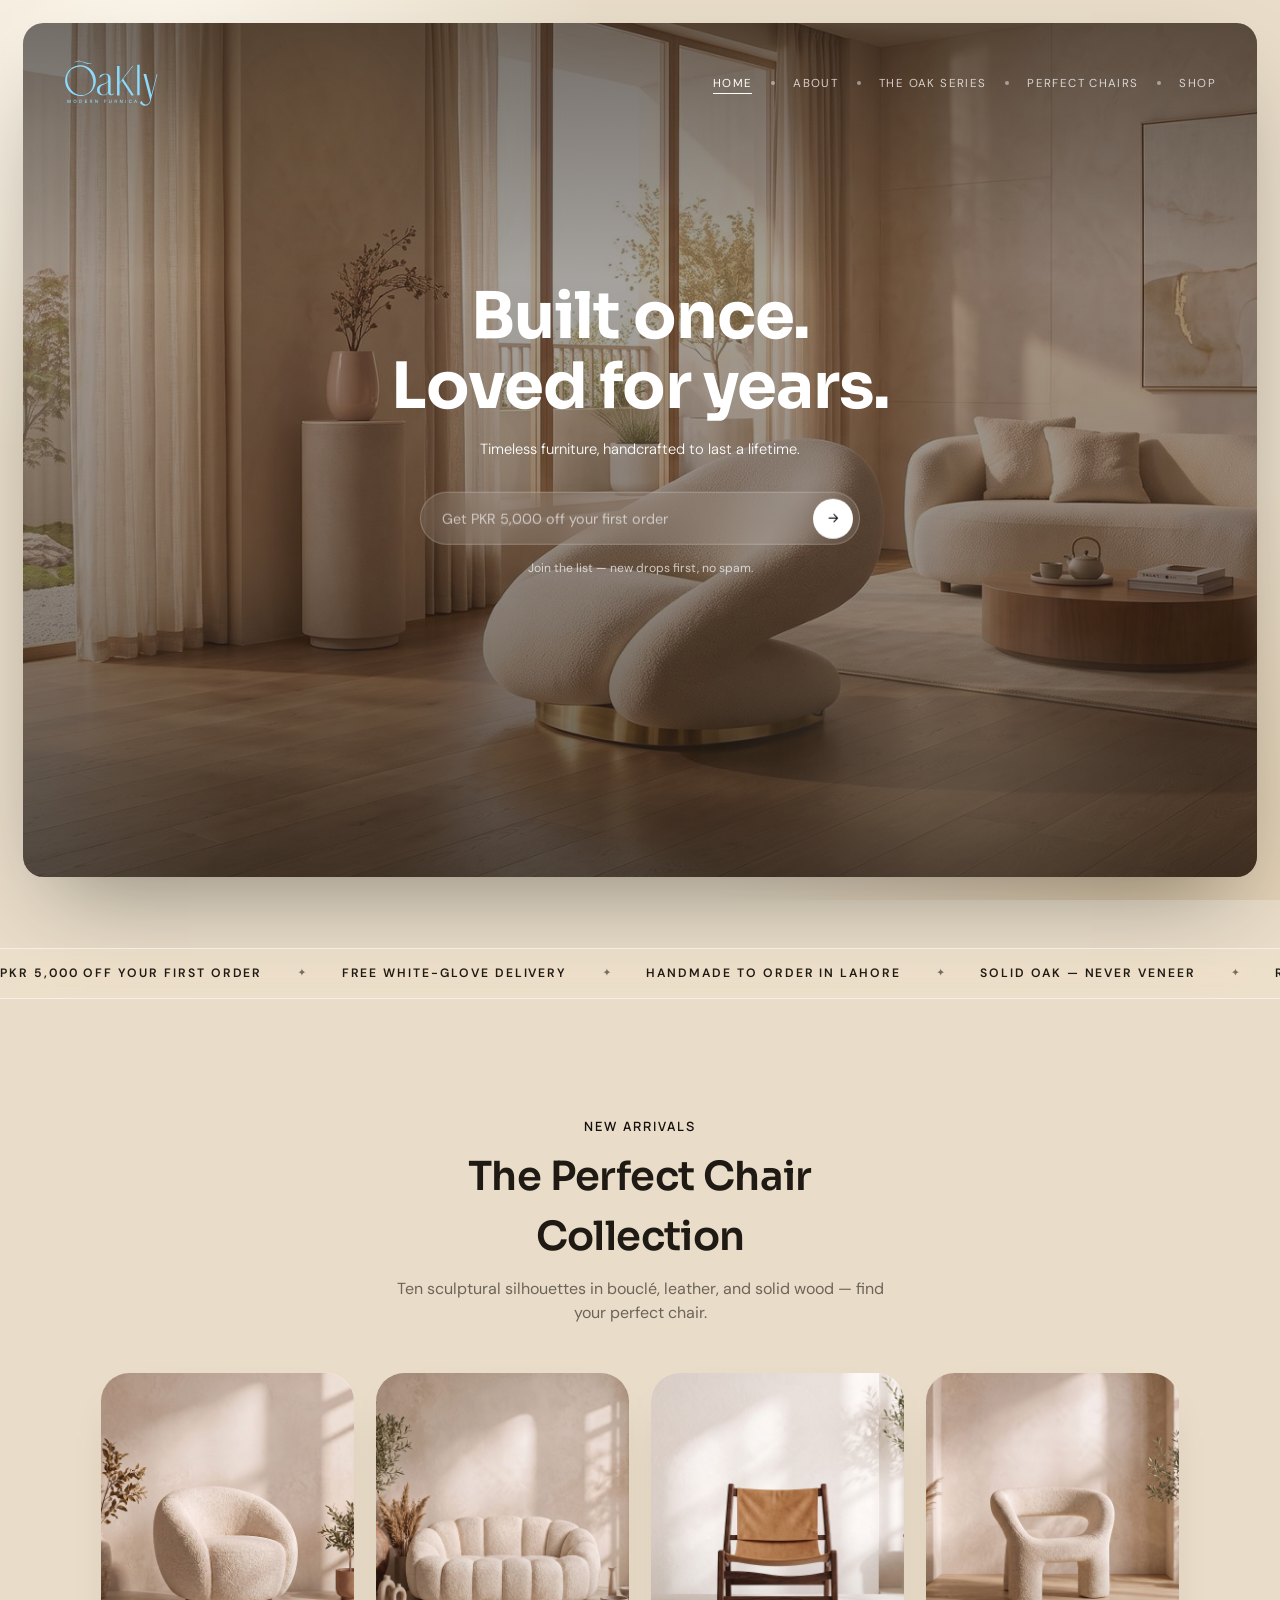
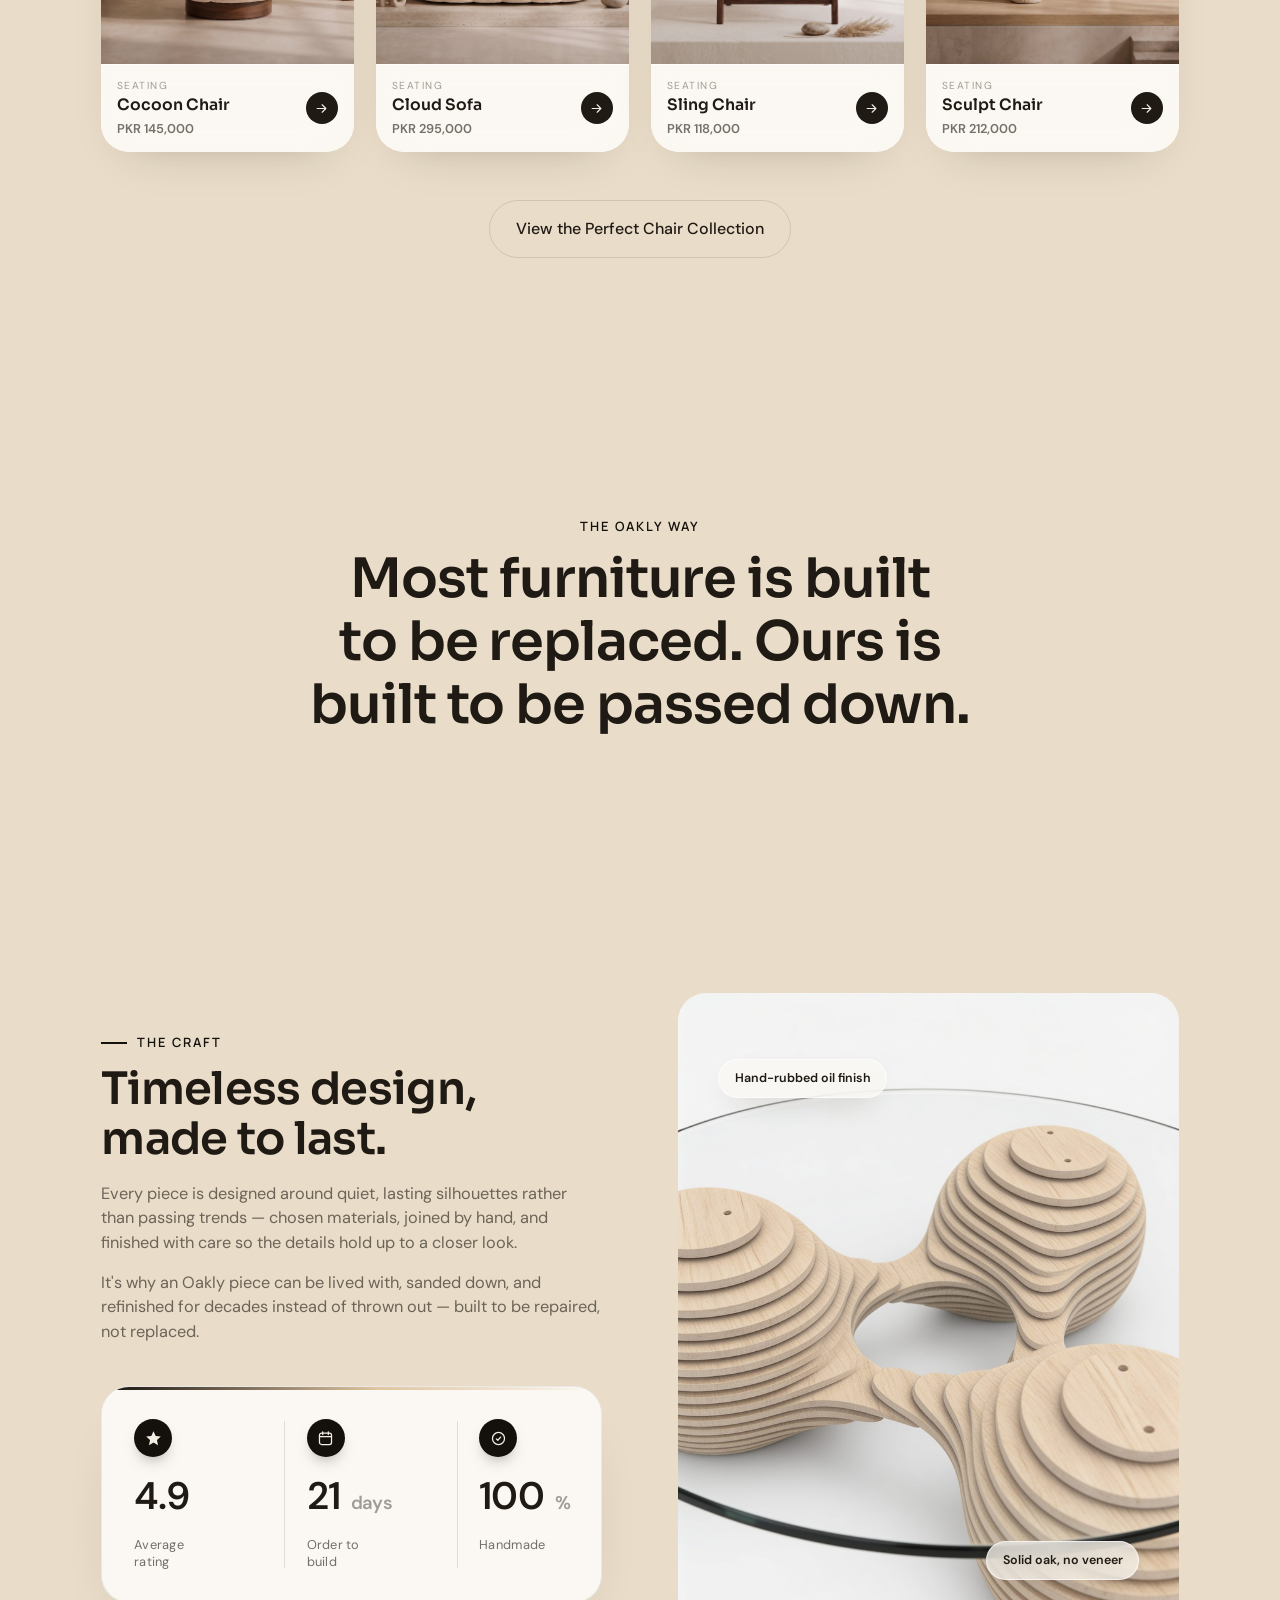
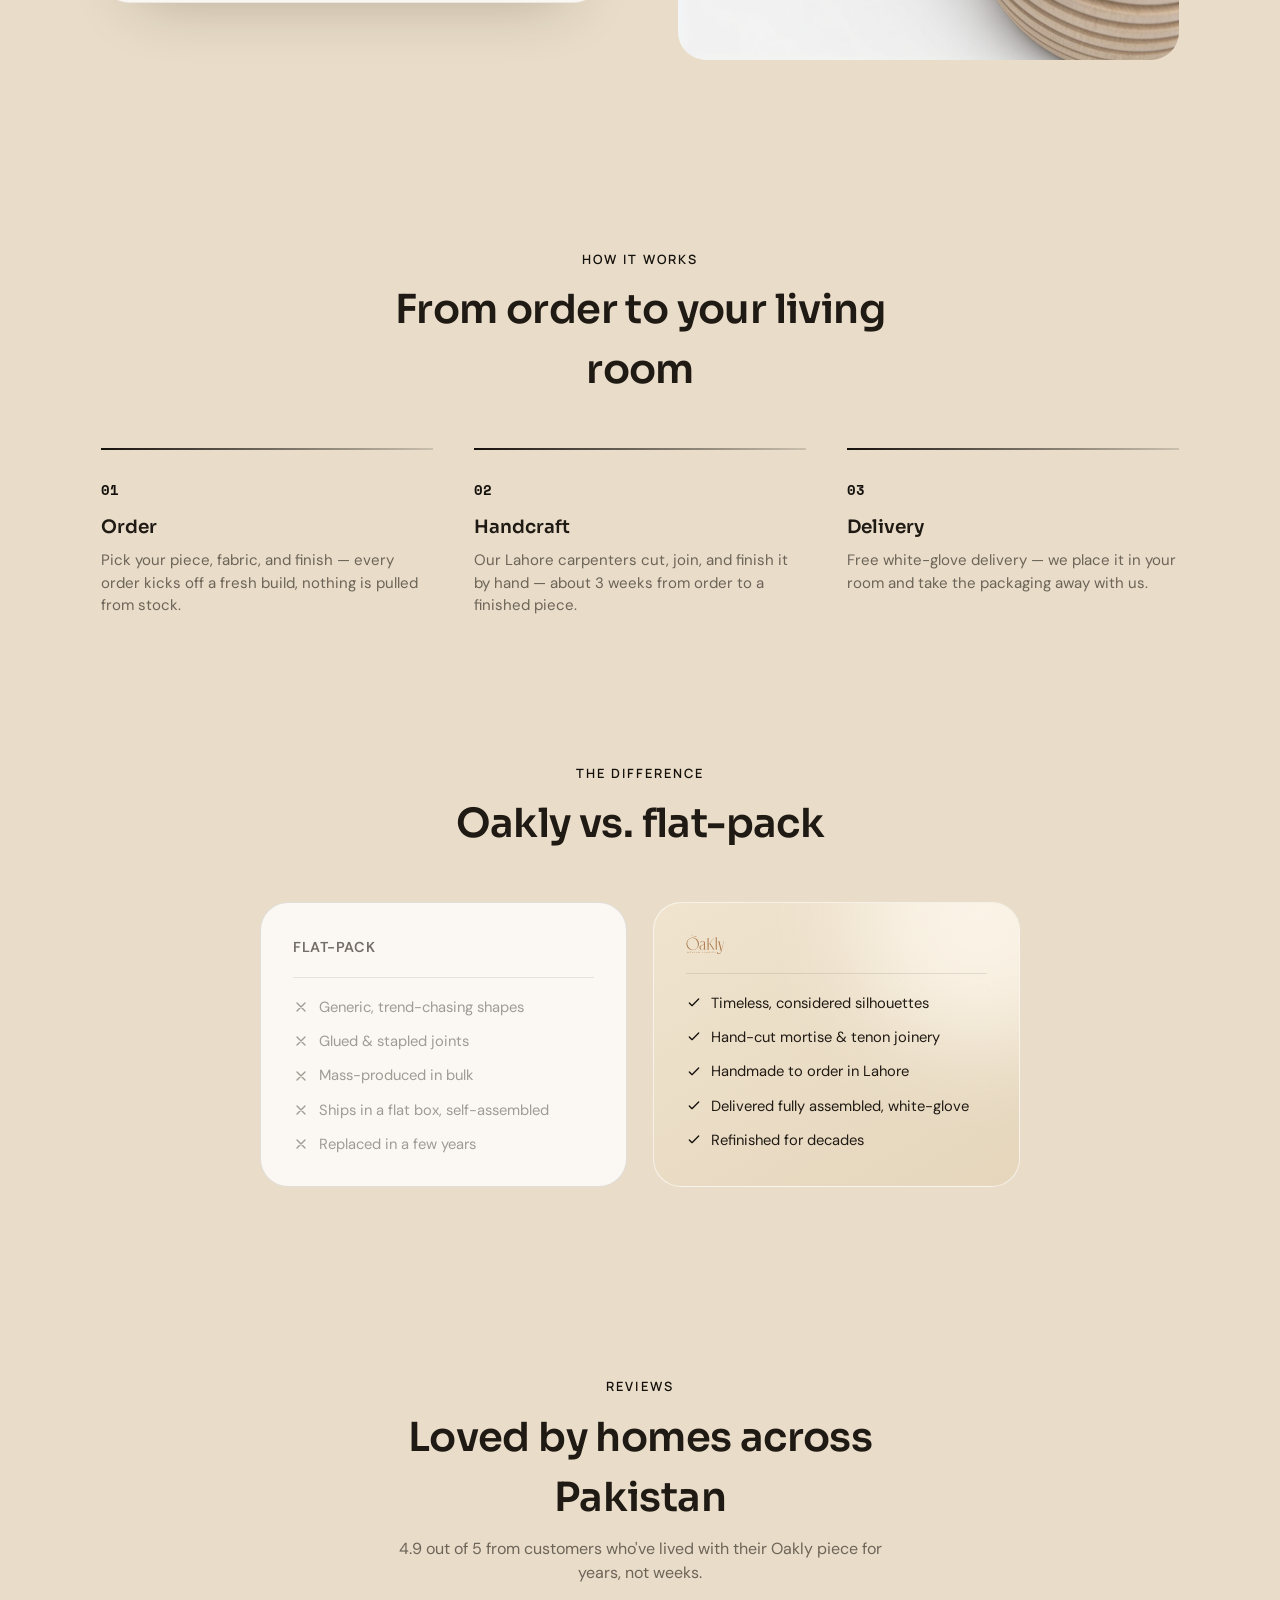
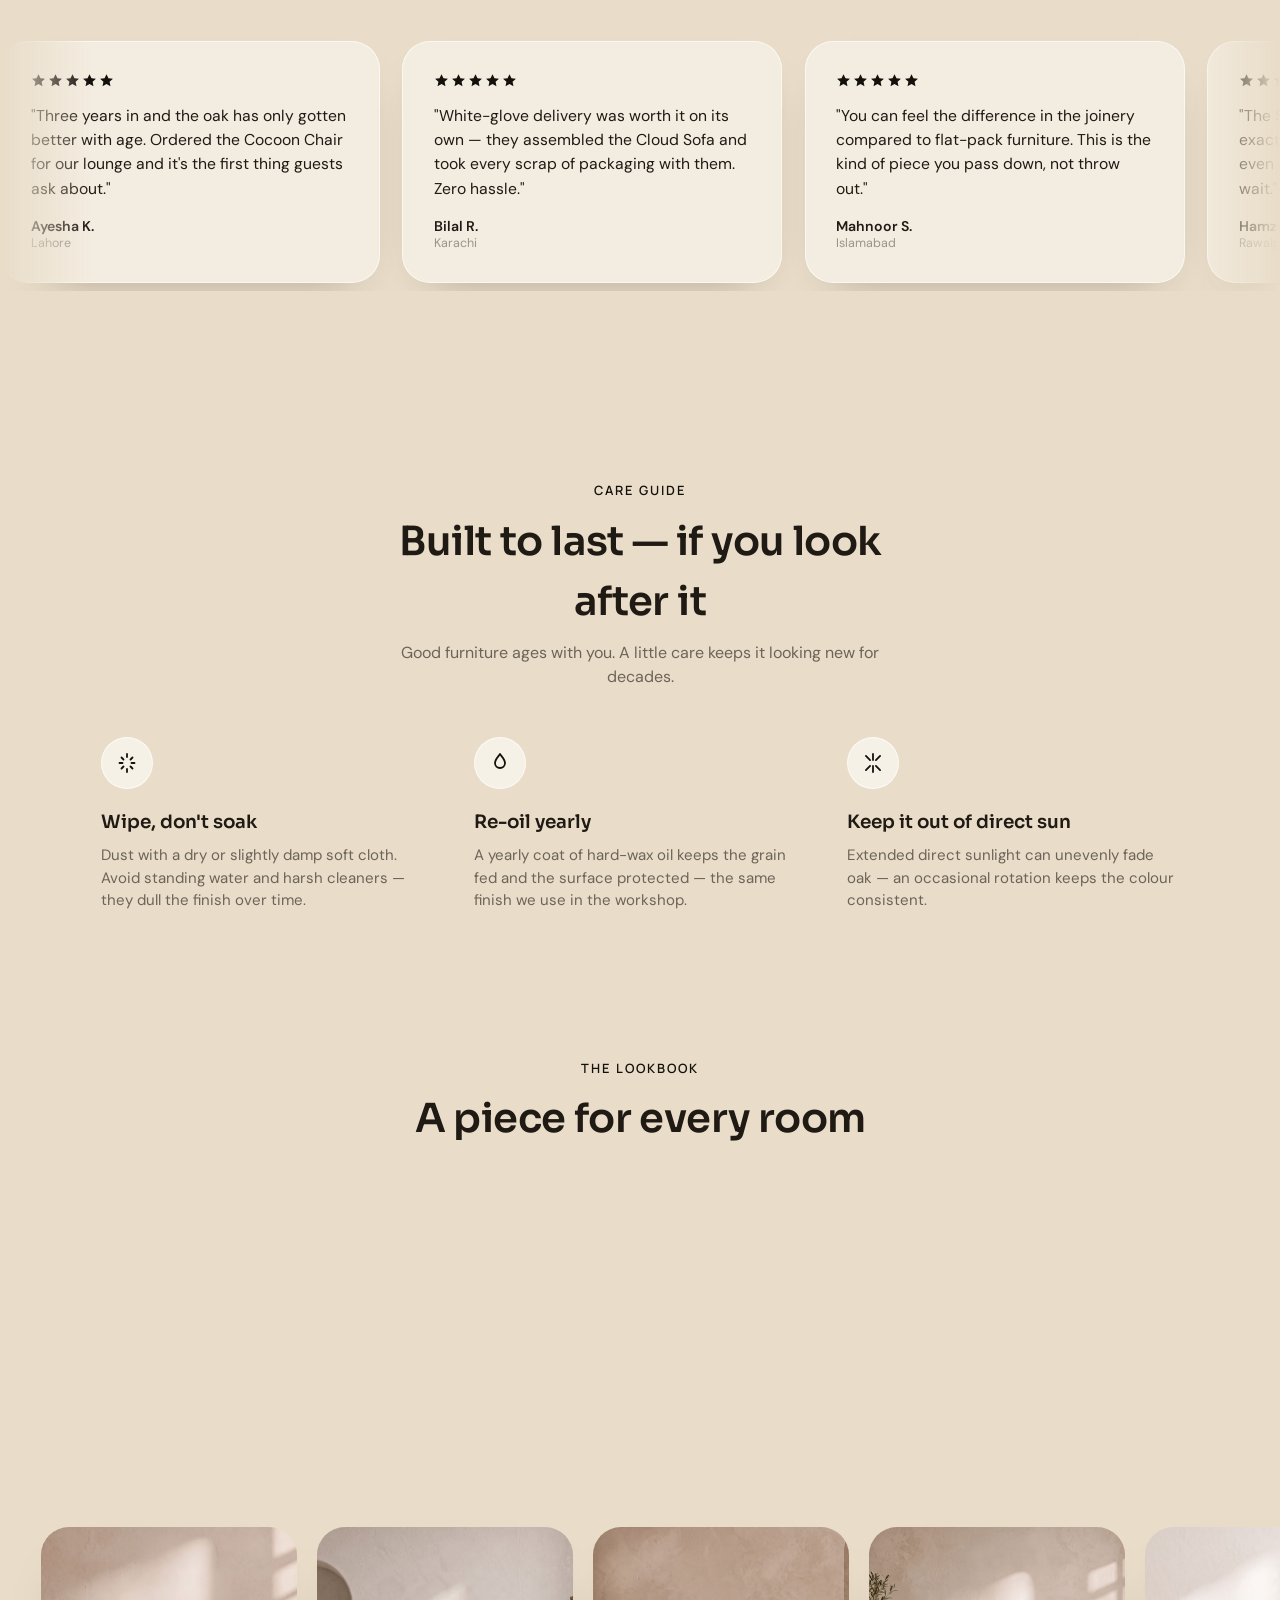
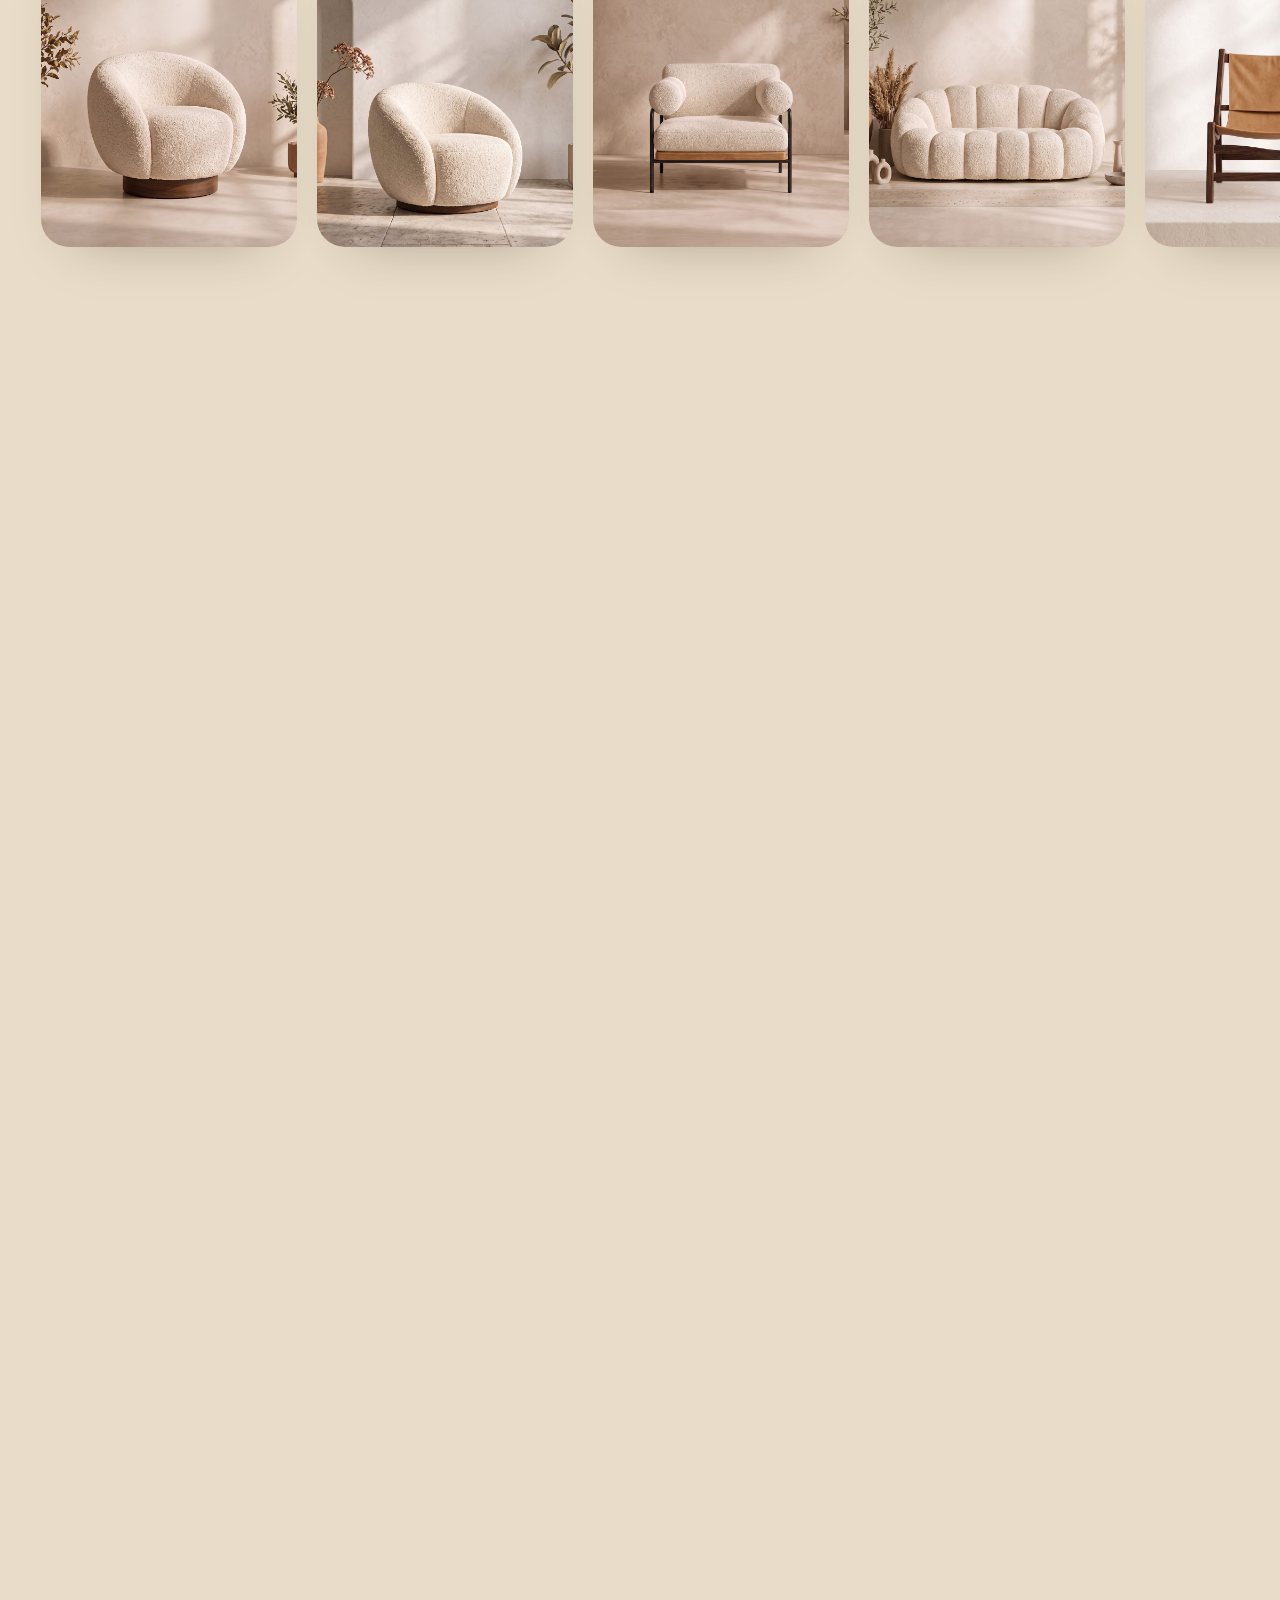
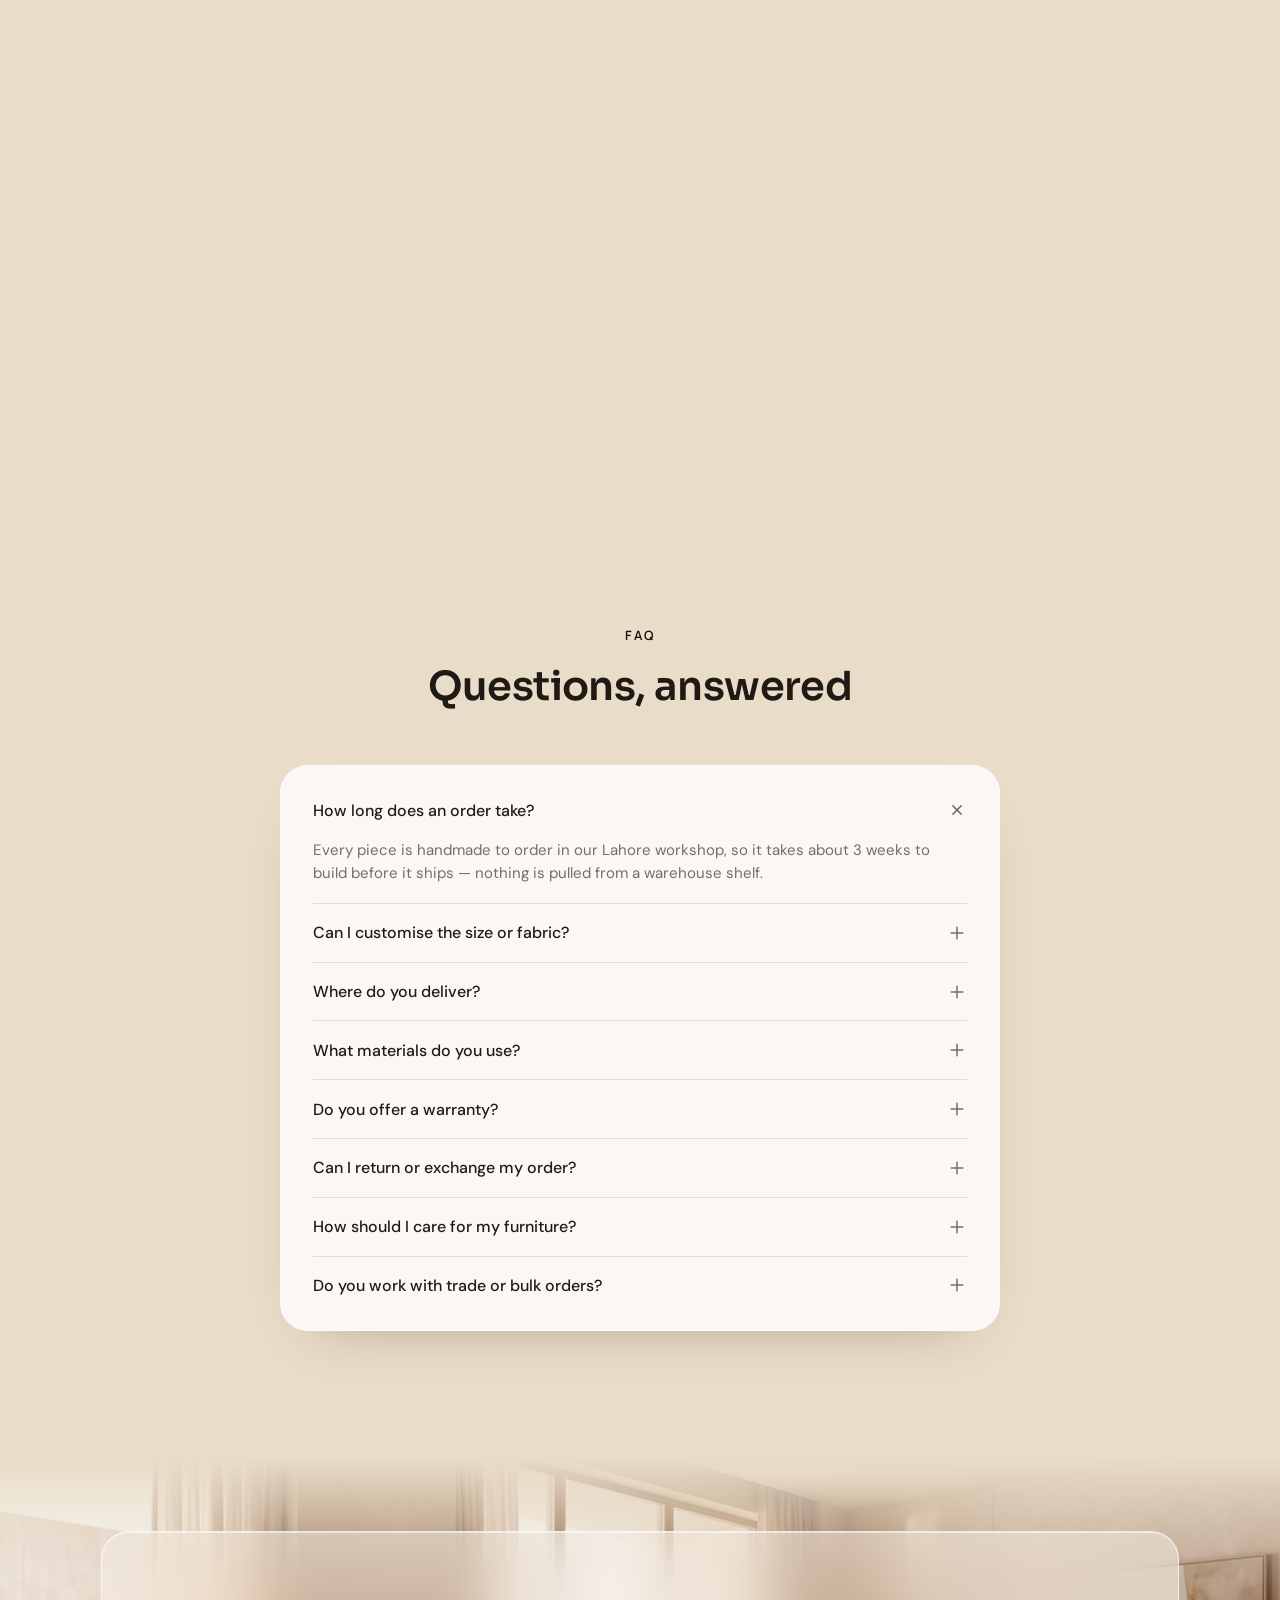
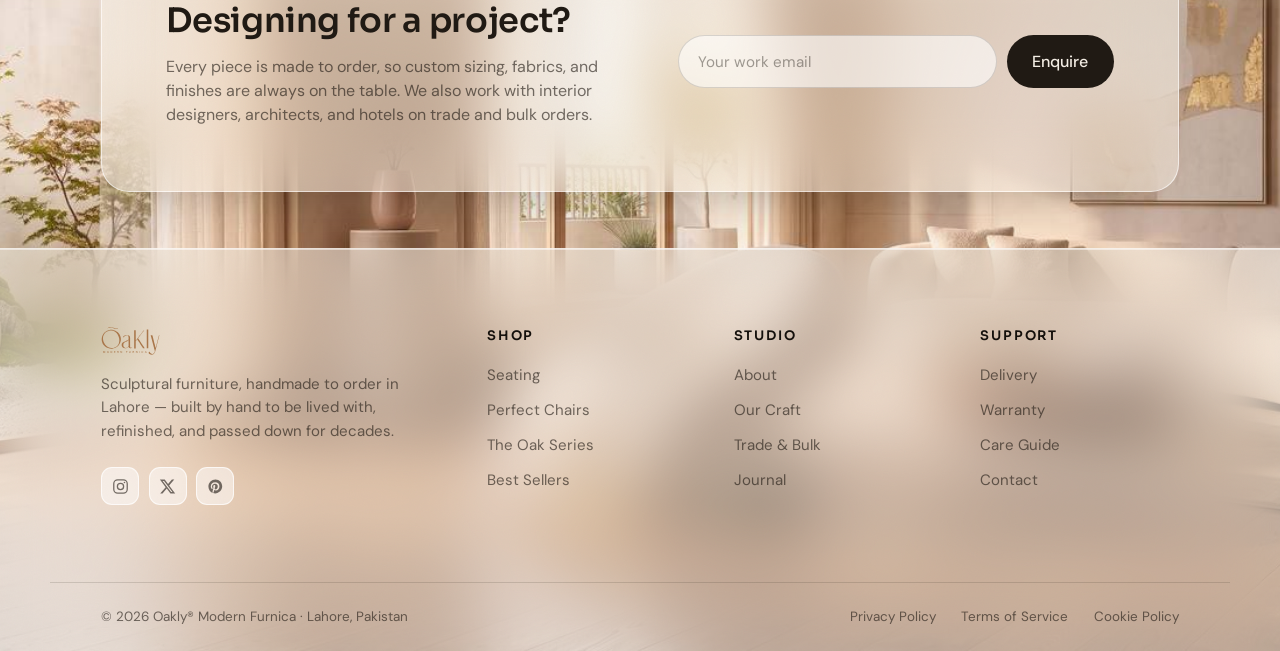
==== index.html @ e35de0fc "Show all 10 products in the Lookbook scroll, not just 6 Add the four missing pieces (Pod Chair, Floa" ====
<!DOCTYPE html>
<html lang="en">
<head>
  <meta charset="UTF-8" />
  <meta name="viewport" content="width=device-width, initial-scale=1.0" />
  <title>Oakly® — Modern Furnica</title>
  <meta name="description" content="Oakly® — Modern Furnica. One home, one story. Furniture crafted for everyday living." />
  <link rel="preload" href="assets/fonts/DMSans-Variable.woff2" as="font" type="font/woff2" crossorigin />
  <link rel="stylesheet" href="fonts.css" />
  <link rel="stylesheet" href="styles.css" />
  <link rel="stylesheet" href="shop.css" />
  <link rel="stylesheet" href="store.css" />
  <link rel="stylesheet" href="home.css" />
</head>
<body>

  <!-- Scroll progress -->
  <div class="progress" aria-hidden="true"><span data-progress></span></div>

  <!-- Intro curtain -->
  <div class="curtain" aria-hidden="true">
    <div class="curtain__panel curtain__panel--left"></div>
    <div class="curtain__panel curtain__panel--right"></div>
  </div>

  <div class="hero-stage">
  <header class="hero">

    <!-- Background -->
    <div class="hero__bg">
      <img src="assets/hero-bg.jpg" alt="" fetchpriority="high" />
    </div>
    <div class="hero__scrim" aria-hidden="true"></div>
    <div class="hero__glow hero__glow--a" aria-hidden="true"></div>
    <div class="hero__glow hero__glow--b" aria-hidden="true"></div>
    <div class="hero__grain" aria-hidden="true"></div>

    <!-- Top bar -->
    <nav class="nav">
      <a class="nav__brand" href="index.html" aria-label="Oakly home">
        <img class="nav__logo" src="logo.svg" alt="Oakly — Modern Furnica" />
      </a>

      <button class="nav__burger" aria-label="Open menu" aria-expanded="false" aria-controls="nav-menu">
        <span class="nav__burger-bar"></span>
        <span class="nav__burger-bar"></span>
        <span class="nav__burger-bar"></span>
      </button>

      <div class="nav__menu" id="nav-menu">
        <ul class="nav__links">
          <li class="nav__item" style="--i:0"><a href="index.html" aria-current="page">Home</a></li>
          <li class="nav__dot" aria-hidden="true"></li>
          <li class="nav__item" style="--i:1"><a href="#about">About</a></li>
          <li class="nav__dot" aria-hidden="true"></li>
          <li class="nav__item" style="--i:2"><a href="product.html">The Oak Series</a></li>
          <li class="nav__dot" aria-hidden="true"></li>
          <li class="nav__item" style="--i:3"><a href="chairs.html">Perfect Chairs</a></li>
          <li class="nav__dot" aria-hidden="true"></li>
          <li class="nav__item" style="--i:4"><a href="store.html">Shop</a></li>
        </ul>
      </div>
    </nav>

    <!-- Centered hero copy -->
    <div class="hero__content">

      <h1 class="hero__title">
        <span class="hero__title-line">Built once.</span>
        <span class="hero__title-line">Loved for years.</span>
      </h1>
      <p class="hero__sub">Timeless furniture, handcrafted to last a lifetime.</p>

      <form class="hero__capture" data-email-form>
        <span class="hero__capture-shine" aria-hidden="true"></span>
        <input type="email" required placeholder="Get PKR 5,000 off your first order" aria-label="Email address" data-email-input />
        <button type="submit" aria-label="Join the list" data-email-submit>
          <svg viewBox="0 0 24 24" fill="none" aria-hidden="true"><path d="M5 12h14M13 6l6 6-6 6" stroke="currentColor" stroke-width="1.8" stroke-linecap="round" stroke-linejoin="round"/></svg>
        </button>
      </form>
      <p class="hero__capture-note" data-email-note>Join the list — new drops first, no spam.</p>
    </div>

  </header>
  </div>

  <main>

    <!-- ===== Marquee ribbon ===== -->
    <div class="ribbon" aria-hidden="true">
      <span class="ribbon__shine"></span>
      <div class="ribbon__track">
        <div class="ribbon__group">
          <span>PKR 5,000 Off Your First Order</span><i>✦</i>
          <span>Free White-Glove Delivery</span><i>✦</i>
          <span>Handmade to Order in Lahore</span><i>✦</i>
          <span>Solid Oak — Never Veneer</span><i>✦</i>
          <span>Rated 4.9 / 5 by Real Homes</span><i>✦</i>
          <span>Ships in Just 3 Weeks</span><i>✦</i>
          <span>Built to Be Passed Down</span><i>✦</i>
          <span>Hand-Cut Mortise &amp; Tenon Joinery</span><i>✦</i>
          <span>Nothing Pulled From Stock</span><i>✦</i>
          <span>Delivered Fully Assembled</span><i>✦</i>
          <span>Hand-Rubbed Oil Finish</span><i>✦</i>
          <span>Custom Sizing on Most Pieces</span><i>✦</i>
          <span>Choose Your Own Fabric</span><i>✦</i>
          <span>Refinished for Decades</span><i>✦</i>
          <span>Zero Flat-Pack, Zero Compromise</span><i>✦</i>
          <span>We Take the Packaging Away</span><i>✦</i>
          <span>Trade &amp; Bulk Orders Welcome</span><i>✦</i>
          <span>Every Piece Made Just for You</span><i>✦</i>
          <span>Built by Hand, Not by Machine</span><i>✦</i>
          <span>Repairable, Never Disposable</span><i>✦</i>
          <span>White-Glove Placement in Your Room</span><i>✦</i>
          <span>Designed to Age Beautifully</span><i>✦</i>
          <span>Loved by Homes Across Pakistan</span><i>✦</i>
          <span>One Home, One Story</span><i>✦</i>
        </div>
        <div class="ribbon__group">
          <span>PKR 5,000 Off Your First Order</span><i>✦</i>
          <span>Free White-Glove Delivery</span><i>✦</i>
          <span>Handmade to Order in Lahore</span><i>✦</i>
          <span>Solid Oak — Never Veneer</span><i>✦</i>
          <span>Rated 4.9 / 5 by Real Homes</span><i>✦</i>
          <span>Ships in Just 3 Weeks</span><i>✦</i>
          <span>Built to Be Passed Down</span><i>✦</i>
          <span>Hand-Cut Mortise &amp; Tenon Joinery</span><i>✦</i>
          <span>Nothing Pulled From Stock</span><i>✦</i>
          <span>Delivered Fully Assembled</span><i>✦</i>
          <span>Hand-Rubbed Oil Finish</span><i>✦</i>
          <span>Custom Sizing on Most Pieces</span><i>✦</i>
          <span>Choose Your Own Fabric</span><i>✦</i>
          <span>Refinished for Decades</span><i>✦</i>
          <span>Zero Flat-Pack, Zero Compromise</span><i>✦</i>
          <span>We Take the Packaging Away</span><i>✦</i>
          <span>Trade &amp; Bulk Orders Welcome</span><i>✦</i>
          <span>Every Piece Made Just for You</span><i>✦</i>
          <span>Built by Hand, Not by Machine</span><i>✦</i>
          <span>Repairable, Never Disposable</span><i>✦</i>
          <span>White-Glove Placement in Your Room</span><i>✦</i>
          <span>Designed to Age Beautifully</span><i>✦</i>
          <span>Loved by Homes Across Pakistan</span><i>✦</i>
          <span>One Home, One Story</span><i>✦</i>
        </div>
      </div>
    </div>

    <!-- ===== Perfect Chair Collection ===== -->
    <section class="section" id="about">
      <div class="wrap">
        <div class="section-head--center reveal">
          <span class="eyebrow">New Arrivals</span>
          <h2>The Perfect Chair Collection</h2>
          <p>Ten sculptural silhouettes in bouclé, leather, and solid wood — find your perfect chair.</p>
        </div>

        <div class="hgrid">
          <article class="hcard reveal">
            <a class="hcard__link" data-tilt href="cocoon-chair.html">
              <div class="hcard__media"><img src="assets/chairs/cocoon-chair.jpg" alt="Cocoon Chair" loading="lazy" /></div>
              <div class="hcard__bar">
                <div class="hcard__info">
                  <p class="hcard__cat">Seating</p>
                  <h3 class="hcard__name">Cocoon Chair</h3>
                  <p class="hcard__price">PKR 145,000</p>
                </div>
                <span class="hcard__go"><svg viewBox="0 0 24 24" fill="none" aria-hidden="true"><path d="M5 12h14M13 6l6 6-6 6" stroke="currentColor" stroke-width="1.8" stroke-linecap="round" stroke-linejoin="round"/></svg></span>
              </div>
            </a>
          </article>

          <article class="hcard reveal">
            <a class="hcard__link" data-tilt href="cloud-sofa.html">
              <div class="hcard__media"><img src="assets/chairs/cloud-sofa.jpg" alt="Cloud Sofa" loading="lazy" /></div>
              <div class="hcard__bar">
                <div class="hcard__info">
                  <p class="hcard__cat">Seating</p>
                  <h3 class="hcard__name">Cloud Sofa</h3>
                  <p class="hcard__price">PKR 295,000</p>
                </div>
                <span class="hcard__go"><svg viewBox="0 0 24 24" fill="none" aria-hidden="true"><path d="M5 12h14M13 6l6 6-6 6" stroke="currentColor" stroke-width="1.8" stroke-linecap="round" stroke-linejoin="round"/></svg></span>
              </div>
            </a>
          </article>

          <article class="hcard reveal">
            <a class="hcard__link" data-tilt href="sling-chair.html">
              <div class="hcard__media"><img src="assets/chairs/sling-chair.jpg" alt="Sling Chair" loading="lazy" /></div>
              <div class="hcard__bar">
                <div class="hcard__info">
                  <p class="hcard__cat">Seating</p>
                  <h3 class="hcard__name">Sling Chair</h3>
                  <p class="hcard__price">PKR 118,000</p>
                </div>
                <span class="hcard__go"><svg viewBox="0 0 24 24" fill="none" aria-hidden="true"><path d="M5 12h14M13 6l6 6-6 6" stroke="currentColor" stroke-width="1.8" stroke-linecap="round" stroke-linejoin="round"/></svg></span>
              </div>
            </a>
          </article>

          <article class="hcard reveal">
            <a class="hcard__link" data-tilt href="sculpt-chair.html">
              <div class="hcard__media"><img src="assets/chairs/sculpt-chair.jpg" alt="Sculpt Chair" loading="lazy" /></div>
              <div class="hcard__bar">
                <div class="hcard__info">
                  <p class="hcard__cat">Seating</p>
                  <h3 class="hcard__name">Sculpt Chair</h3>
                  <p class="hcard__price">PKR 212,000</p>
                </div>
                <span class="hcard__go"><svg viewBox="0 0 24 24" fill="none" aria-hidden="true"><path d="M5 12h14M13 6l6 6-6 6" stroke="currentColor" stroke-width="1.8" stroke-linecap="round" stroke-linejoin="round"/></svg></span>
              </div>
            </a>
          </article>
        </div>

        <div class="section-cta reveal">
          <a class="btn btn--ghost" data-magnetic href="chairs.html"><span>View the Perfect Chair Collection</span></a>
        </div>
      </div>
    </section>

    <!-- ===== Editorial statement ===== -->
    <section class="statement">
      <div class="wrap">
        <span class="eyebrow reveal">The Oakly Way</span>
        <h2 class="statement__text" data-words>Most furniture is built to be replaced. Ours is built to be passed down.</h2>
      </div>
    </section>

    <!-- ===== Craft / Materials ===== -->
    <section class="section">
      <div class="wrap manifesto">
        <div class="manifesto__copy reveal">
          <span class="eyebrow">The Craft</span>
          <h2 class="manifesto__title">Timeless design, made to last.</h2>
          <div class="manifesto__body">
            <p>Every piece is designed around quiet, lasting silhouettes rather than passing trends — chosen materials, joined by hand, and finished with care so the details hold up to a closer look.</p>
            <p>It's why an Oakly piece can be lived with, sanded down, and refinished for decades instead of thrown out — built to be repaired, not replaced.</p>
          </div>
          <div class="stats">
            <div class="stat">
              <span class="stat__icon">
                <svg viewBox="0 0 20 20" fill="currentColor"><path d="M10 1.5l2.6 5.5 6 .7-4.5 4.1 1.2 6-5.3-3-5.3 3 1.2-6-4.5-4.1 6-.7z"/></svg>
              </span>
              <b class="stat__num"><span data-count="4.9" data-decimals="1">0</span></b>
              <span class="stat__label">Average rating</span>
            </div>
            <div class="stat">
              <span class="stat__icon">
                <svg viewBox="0 0 24 24" fill="none" stroke="currentColor" stroke-width="1.8" stroke-linecap="round" stroke-linejoin="round"><rect x="3.5" y="4.5" width="17" height="16" rx="3"/><path d="M3.5 9.5h17M8 2.5v4M16 2.5v4"/></svg>
              </span>
              <b class="stat__num"><span data-count="21">0</span><i>days</i></b>
              <span class="stat__label">Order to build</span>
            </div>
            <div class="stat">
              <span class="stat__icon">
                <svg viewBox="0 0 24 24" fill="none" stroke="currentColor" stroke-width="1.8" stroke-linecap="round" stroke-linejoin="round"><path d="M9 12.5l2 2 4-4.5"/><circle cx="12" cy="12" r="8.5"/></svg>
              </span>
              <b class="stat__num"><span data-count="100">0</span><i>%</i></b>
              <span class="stat__label">Handmade</span>
            </div>
          </div>
        </div>
        <div class="manifesto__art reveal">
          <img src="assets/craft.jpg" alt="Detail of a sculptural solid-wood table base with a glass top" />
          <span class="chip chip--a">Hand-rubbed oil finish</span>
          <span class="chip chip--b">Solid oak, no veneer</span>
        </div>
      </div>
    </section>

    <!-- ===== Timeline ===== -->
    <section class="section section--tight">
      <div class="wrap">
        <div class="section-head--center reveal">
          <span class="eyebrow">How It Works</span>
          <h2>From order to your living room</h2>
        </div>

        <ol class="timeline">
          <li class="timeline__step reveal">
            <span class="timeline__num">01</span>
            <h3>Order</h3>
            <p>Pick your piece, fabric, and finish — every order kicks off a fresh build, nothing is pulled from stock.</p>
          </li>
          <li class="timeline__step reveal">
            <span class="timeline__num">02</span>
            <h3>Handcraft</h3>
            <p>Our Lahore carpenters cut, join, and finish it by hand — about 3 weeks from order to a finished piece.</p>
          </li>
          <li class="timeline__step reveal">
            <span class="timeline__num">03</span>
            <h3>Delivery</h3>
            <p>Free white-glove delivery — we place it in your room and take the packaging away with us.</p>
          </li>
        </ol>
      </div>
    </section>

    <!-- ===== Comparison ===== -->
    <section class="section section--tight">
      <div class="wrap">
        <div class="section-head--center reveal">
          <span class="eyebrow">The Difference</span>
          <h2>Oakly vs. flat-pack</h2>
        </div>

        <div class="compare reveal">
          <div class="compare__col compare__col--them">
            <div class="compare__head">
              <span>Flat-pack</span>
            </div>
            <ul>
              <li><svg viewBox="0 0 24 24" fill="none" stroke="currentColor" stroke-width="2" stroke-linecap="round"><path d="M6 6l12 12M18 6 6 18"/></svg> Generic, trend-chasing shapes</li>
              <li><svg viewBox="0 0 24 24" fill="none" stroke="currentColor" stroke-width="2" stroke-linecap="round"><path d="M6 6l12 12M18 6 6 18"/></svg> Glued &amp; stapled joints</li>
              <li><svg viewBox="0 0 24 24" fill="none" stroke="currentColor" stroke-width="2" stroke-linecap="round"><path d="M6 6l12 12M18 6 6 18"/></svg> Mass-produced in bulk</li>
              <li><svg viewBox="0 0 24 24" fill="none" stroke="currentColor" stroke-width="2" stroke-linecap="round"><path d="M6 6l12 12M18 6 6 18"/></svg> Ships in a flat box, self-assembled</li>
              <li><svg viewBox="0 0 24 24" fill="none" stroke="currentColor" stroke-width="2" stroke-linecap="round"><path d="M6 6l12 12M18 6 6 18"/></svg> Replaced in a few years</li>
            </ul>
          </div>

          <div class="compare__col compare__col--us">
            <div class="compare__head">
              <img class="compare__logo" src="logo.svg" alt="Oakly" />
            </div>
            <ul>
              <li><svg viewBox="0 0 24 24" fill="none" stroke="currentColor" stroke-width="2" stroke-linecap="round" stroke-linejoin="round"><path d="m5 12 4 4 10-10"/></svg> Timeless, considered silhouettes</li>
              <li><svg viewBox="0 0 24 24" fill="none" stroke="currentColor" stroke-width="2" stroke-linecap="round" stroke-linejoin="round"><path d="m5 12 4 4 10-10"/></svg> Hand-cut mortise &amp; tenon joinery</li>
              <li><svg viewBox="0 0 24 24" fill="none" stroke="currentColor" stroke-width="2" stroke-linecap="round" stroke-linejoin="round"><path d="m5 12 4 4 10-10"/></svg> Handmade to order in Lahore</li>
              <li><svg viewBox="0 0 24 24" fill="none" stroke="currentColor" stroke-width="2" stroke-linecap="round" stroke-linejoin="round"><path d="m5 12 4 4 10-10"/></svg> Delivered fully assembled, white-glove</li>
              <li><svg viewBox="0 0 24 24" fill="none" stroke="currentColor" stroke-width="2" stroke-linecap="round" stroke-linejoin="round"><path d="m5 12 4 4 10-10"/></svg> Refinished for decades</li>
            </ul>
          </div>
        </div>
      </div>
    </section>

    <!-- ===== Testimonials ===== -->
    <section class="section band">
      <div class="band__glow band__glow--a" aria-hidden="true"></div>
      <div class="band__glow band__glow--b" aria-hidden="true"></div>
      <div class="wrap">
        <div class="section-head--center reveal">
          <span class="eyebrow">Reviews</span>
          <h2>Loved by homes across Pakistan</h2>
          <p>4.9 out of 5 from customers who've lived with their Oakly piece for years, not weeks.</p>
        </div>
      </div>

      <div class="tmarquee reveal">
        <div class="tmarquee__track">
          <div class="tmarquee__group">
            <figure class="t-card">
              <div class="t-card__rating" aria-label="5 out of 5 stars">
                <svg viewBox="0 0 20 20" fill="currentColor"><path d="M10 1.5l2.6 5.5 6 .7-4.5 4.1 1.2 6-5.3-3-5.3 3 1.2-6-4.5-4.1 6-.7z"/></svg>
                <svg viewBox="0 0 20 20" fill="currentColor"><path d="M10 1.5l2.6 5.5 6 .7-4.5 4.1 1.2 6-5.3-3-5.3 3 1.2-6-4.5-4.1 6-.7z"/></svg>
                <svg viewBox="0 0 20 20" fill="currentColor"><path d="M10 1.5l2.6 5.5 6 .7-4.5 4.1 1.2 6-5.3-3-5.3 3 1.2-6-4.5-4.1 6-.7z"/></svg>
                <svg viewBox="0 0 20 20" fill="currentColor"><path d="M10 1.5l2.6 5.5 6 .7-4.5 4.1 1.2 6-5.3-3-5.3 3 1.2-6-4.5-4.1 6-.7z"/></svg>
                <svg viewBox="0 0 20 20" fill="currentColor"><path d="M10 1.5l2.6 5.5 6 .7-4.5 4.1 1.2 6-5.3-3-5.3 3 1.2-6-4.5-4.1 6-.7z"/></svg>
              </div>
              <blockquote>"Three years in and the oak has only gotten better with age. Ordered the Cocoon Chair for our lounge and it's the first thing guests ask about."</blockquote>
              <figcaption><div><b>Ayesha K.</b><span>Lahore</span></div></figcaption>
            </figure>

            <figure class="t-card">
              <div class="t-card__rating" aria-label="5 out of 5 stars">
                <svg viewBox="0 0 20 20" fill="currentColor"><path d="M10 1.5l2.6 5.5 6 .7-4.5 4.1 1.2 6-5.3-3-5.3 3 1.2-6-4.5-4.1 6-.7z"/></svg>
                <svg viewBox="0 0 20 20" fill="currentColor"><path d="M10 1.5l2.6 5.5 6 .7-4.5 4.1 1.2 6-5.3-3-5.3 3 1.2-6-4.5-4.1 6-.7z"/></svg>
                <svg viewBox="0 0 20 20" fill="currentColor"><path d="M10 1.5l2.6 5.5 6 .7-4.5 4.1 1.2 6-5.3-3-5.3 3 1.2-6-4.5-4.1 6-.7z"/></svg>
                <svg viewBox="0 0 20 20" fill="currentColor"><path d="M10 1.5l2.6 5.5 6 .7-4.5 4.1 1.2 6-5.3-3-5.3 3 1.2-6-4.5-4.1 6-.7z"/></svg>
                <svg viewBox="0 0 20 20" fill="currentColor"><path d="M10 1.5l2.6 5.5 6 .7-4.5 4.1 1.2 6-5.3-3-5.3 3 1.2-6-4.5-4.1 6-.7z"/></svg>
              </div>
              <blockquote>"White-glove delivery was worth it on its own — they assembled the Cloud Sofa and took every scrap of packaging with them. Zero hassle."</blockquote>
              <figcaption><div><b>Bilal R.</b><span>Karachi</span></div></figcaption>
            </figure>

            <figure class="t-card">
              <div class="t-card__rating" aria-label="5 out of 5 stars">
                <svg viewBox="0 0 20 20" fill="currentColor"><path d="M10 1.5l2.6 5.5 6 .7-4.5 4.1 1.2 6-5.3-3-5.3 3 1.2-6-4.5-4.1 6-.7z"/></svg>
                <svg viewBox="0 0 20 20" fill="currentColor"><path d="M10 1.5l2.6 5.5 6 .7-4.5 4.1 1.2 6-5.3-3-5.3 3 1.2-6-4.5-4.1 6-.7z"/></svg>
                <svg viewBox="0 0 20 20" fill="currentColor"><path d="M10 1.5l2.6 5.5 6 .7-4.5 4.1 1.2 6-5.3-3-5.3 3 1.2-6-4.5-4.1 6-.7z"/></svg>
                <svg viewBox="0 0 20 20" fill="currentColor"><path d="M10 1.5l2.6 5.5 6 .7-4.5 4.1 1.2 6-5.3-3-5.3 3 1.2-6-4.5-4.1 6-.7z"/></svg>
                <svg viewBox="0 0 20 20" fill="currentColor"><path d="M10 1.5l2.6 5.5 6 .7-4.5 4.1 1.2 6-5.3-3-5.3 3 1.2-6-4.5-4.1 6-.7z"/></svg>
              </div>
              <blockquote>"You can feel the difference in the joinery compared to flat-pack furniture. This is the kind of piece you pass down, not throw out."</blockquote>
              <figcaption><div><b>Mahnoor S.</b><span>Islamabad</span></div></figcaption>
            </figure>

            <figure class="t-card">
              <div class="t-card__rating" aria-label="5 out of 5 stars">
                <svg viewBox="0 0 20 20" fill="currentColor"><path d="M10 1.5l2.6 5.5 6 .7-4.5 4.1 1.2 6-5.3-3-5.3 3 1.2-6-4.5-4.1 6-.7z"/></svg>
                <svg viewBox="0 0 20 20" fill="currentColor"><path d="M10 1.5l2.6 5.5 6 .7-4.5 4.1 1.2 6-5.3-3-5.3 3 1.2-6-4.5-4.1 6-.7z"/></svg>
                <svg viewBox="0 0 20 20" fill="currentColor"><path d="M10 1.5l2.6 5.5 6 .7-4.5 4.1 1.2 6-5.3-3-5.3 3 1.2-6-4.5-4.1 6-.7z"/></svg>
                <svg viewBox="0 0 20 20" fill="currentColor"><path d="M10 1.5l2.6 5.5 6 .7-4.5 4.1 1.2 6-5.3-3-5.3 3 1.2-6-4.5-4.1 6-.7z"/></svg>
                <svg viewBox="0 0 20 20" fill="currentColor"><path d="M10 1.5l2.6 5.5 6 .7-4.5 4.1 1.2 6-5.3-3-5.3 3 1.2-6-4.5-4.1 6-.7z"/></svg>
              </div>
              <blockquote>"The Sling Chair took about three weeks exactly like they said, and it arrived looking even better than the photos. Worth the wait."</blockquote>
              <figcaption><div><b>Hamza T.</b><span>Rawalpindi</span></div></figcaption>
            </figure>

            <figure class="t-card">
              <div class="t-card__rating" aria-label="5 out of 5 stars">
                <svg viewBox="0 0 20 20" fill="currentColor"><path d="M10 1.5l2.6 5.5 6 .7-4.5 4.1 1.2 6-5.3-3-5.3 3 1.2-6-4.5-4.1 6-.7z"/></svg>
                <svg viewBox="0 0 20 20" fill="currentColor"><path d="M10 1.5l2.6 5.5 6 .7-4.5 4.1 1.2 6-5.3-3-5.3 3 1.2-6-4.5-4.1 6-.7z"/></svg>
                <svg viewBox="0 0 20 20" fill="currentColor"><path d="M10 1.5l2.6 5.5 6 .7-4.5 4.1 1.2 6-5.3-3-5.3 3 1.2-6-4.5-4.1 6-.7z"/></svg>
                <svg viewBox="0 0 20 20" fill="currentColor"><path d="M10 1.5l2.6 5.5 6 .7-4.5 4.1 1.2 6-5.3-3-5.3 3 1.2-6-4.5-4.1 6-.7z"/></svg>
                <svg viewBox="0 0 20 20" fill="currentColor"><path d="M10 1.5l2.6 5.5 6 .7-4.5 4.1 1.2 6-5.3-3-5.3 3 1.2-6-4.5-4.1 6-.7z"/></svg>
              </div>
              <blockquote>"We furnished our whole living room through Oakly for a client project — the trade team was responsive and the pieces landed on schedule."</blockquote>
              <figcaption><div><b>Sana Q.</b><span>Lahore</span></div></figcaption>
            </figure>

            <figure class="t-card">
              <div class="t-card__rating" aria-label="5 out of 5 stars">
                <svg viewBox="0 0 20 20" fill="currentColor"><path d="M10 1.5l2.6 5.5 6 .7-4.5 4.1 1.2 6-5.3-3-5.3 3 1.2-6-4.5-4.1 6-.7z"/></svg>
                <svg viewBox="0 0 20 20" fill="currentColor"><path d="M10 1.5l2.6 5.5 6 .7-4.5 4.1 1.2 6-5.3-3-5.3 3 1.2-6-4.5-4.1 6-.7z"/></svg>
                <svg viewBox="0 0 20 20" fill="currentColor"><path d="M10 1.5l2.6 5.5 6 .7-4.5 4.1 1.2 6-5.3-3-5.3 3 1.2-6-4.5-4.1 6-.7z"/></svg>
                <svg viewBox="0 0 20 20" fill="currentColor"><path d="M10 1.5l2.6 5.5 6 .7-4.5 4.1 1.2 6-5.3-3-5.3 3 1.2-6-4.5-4.1 6-.7z"/></svg>
                <svg viewBox="0 0 20 20" fill="currentColor"><path d="M10 1.5l2.6 5.5 6 .7-4.5 4.1 1.2 6-5.3-3-5.3 3 1.2-6-4.5-4.1 6-.7z"/></svg>
              </div>
              <blockquote>"Re-oiled our Sculpt Chair after a year like they recommended and it looks brand new. Real solid wood, not the veneer stuff we had before."</blockquote>
              <figcaption><div><b>Omar F.</b><span>Faisalabad</span></div></figcaption>
            </figure>
          </div>

          <div class="tmarquee__group" aria-hidden="true">
            <figure class="t-card">
              <div class="t-card__rating">
                <svg viewBox="0 0 20 20" fill="currentColor"><path d="M10 1.5l2.6 5.5 6 .7-4.5 4.1 1.2 6-5.3-3-5.3 3 1.2-6-4.5-4.1 6-.7z"/></svg>
                <svg viewBox="0 0 20 20" fill="currentColor"><path d="M10 1.5l2.6 5.5 6 .7-4.5 4.1 1.2 6-5.3-3-5.3 3 1.2-6-4.5-4.1 6-.7z"/></svg>
                <svg viewBox="0 0 20 20" fill="currentColor"><path d="M10 1.5l2.6 5.5 6 .7-4.5 4.1 1.2 6-5.3-3-5.3 3 1.2-6-4.5-4.1 6-.7z"/></svg>
                <svg viewBox="0 0 20 20" fill="currentColor"><path d="M10 1.5l2.6 5.5 6 .7-4.5 4.1 1.2 6-5.3-3-5.3 3 1.2-6-4.5-4.1 6-.7z"/></svg>
                <svg viewBox="0 0 20 20" fill="currentColor"><path d="M10 1.5l2.6 5.5 6 .7-4.5 4.1 1.2 6-5.3-3-5.3 3 1.2-6-4.5-4.1 6-.7z"/></svg>
              </div>
              <blockquote>"Three years in and the oak has only gotten better with age. Ordered the Cocoon Chair for our lounge and it's the first thing guests ask about."</blockquote>
              <figcaption><div><b>Ayesha K.</b><span>Lahore</span></div></figcaption>
            </figure>

            <figure class="t-card">
              <div class="t-card__rating">
                <svg viewBox="0 0 20 20" fill="currentColor"><path d="M10 1.5l2.6 5.5 6 .7-4.5 4.1 1.2 6-5.3-3-5.3 3 1.2-6-4.5-4.1 6-.7z"/></svg>
                <svg viewBox="0 0 20 20" fill="currentColor"><path d="M10 1.5l2.6 5.5 6 .7-4.5 4.1 1.2 6-5.3-3-5.3 3 1.2-6-4.5-4.1 6-.7z"/></svg>
                <svg viewBox="0 0 20 20" fill="currentColor"><path d="M10 1.5l2.6 5.5 6 .7-4.5 4.1 1.2 6-5.3-3-5.3 3 1.2-6-4.5-4.1 6-.7z"/></svg>
                <svg viewBox="0 0 20 20" fill="currentColor"><path d="M10 1.5l2.6 5.5 6 .7-4.5 4.1 1.2 6-5.3-3-5.3 3 1.2-6-4.5-4.1 6-.7z"/></svg>
                <svg viewBox="0 0 20 20" fill="currentColor"><path d="M10 1.5l2.6 5.5 6 .7-4.5 4.1 1.2 6-5.3-3-5.3 3 1.2-6-4.5-4.1 6-.7z"/></svg>
              </div>
              <blockquote>"White-glove delivery was worth it on its own — they assembled the Cloud Sofa and took every scrap of packaging with them. Zero hassle."</blockquote>
              <figcaption><div><b>Bilal R.</b><span>Karachi</span></div></figcaption>
            </figure>

            <figure class="t-card">
              <div class="t-card__rating">
                <svg viewBox="0 0 20 20" fill="currentColor"><path d="M10 1.5l2.6 5.5 6 .7-4.5 4.1 1.2 6-5.3-3-5.3 3 1.2-6-4.5-4.1 6-.7z"/></svg>
                <svg viewBox="0 0 20 20" fill="currentColor"><path d="M10 1.5l2.6 5.5 6 .7-4.5 4.1 1.2 6-5.3-3-5.3 3 1.2-6-4.5-4.1 6-.7z"/></svg>
                <svg viewBox="0 0 20 20" fill="currentColor"><path d="M10 1.5l2.6 5.5 6 .7-4.5 4.1 1.2 6-5.3-3-5.3 3 1.2-6-4.5-4.1 6-.7z"/></svg>
                <svg viewBox="0 0 20 20" fill="currentColor"><path d="M10 1.5l2.6 5.5 6 .7-4.5 4.1 1.2 6-5.3-3-5.3 3 1.2-6-4.5-4.1 6-.7z"/></svg>
                <svg viewBox="0 0 20 20" fill="currentColor"><path d="M10 1.5l2.6 5.5 6 .7-4.5 4.1 1.2 6-5.3-3-5.3 3 1.2-6-4.5-4.1 6-.7z"/></svg>
              </div>
              <blockquote>"You can feel the difference in the joinery compared to flat-pack furniture. This is the kind of piece you pass down, not throw out."</blockquote>
              <figcaption><div><b>Mahnoor S.</b><span>Islamabad</span></div></figcaption>
            </figure>

            <figure class="t-card">
              <div class="t-card__rating">
                <svg viewBox="0 0 20 20" fill="currentColor"><path d="M10 1.5l2.6 5.5 6 .7-4.5 4.1 1.2 6-5.3-3-5.3 3 1.2-6-4.5-4.1 6-.7z"/></svg>
                <svg viewBox="0 0 20 20" fill="currentColor"><path d="M10 1.5l2.6 5.5 6 .7-4.5 4.1 1.2 6-5.3-3-5.3 3 1.2-6-4.5-4.1 6-.7z"/></svg>
                <svg viewBox="0 0 20 20" fill="currentColor"><path d="M10 1.5l2.6 5.5 6 .7-4.5 4.1 1.2 6-5.3-3-5.3 3 1.2-6-4.5-4.1 6-.7z"/></svg>
                <svg viewBox="0 0 20 20" fill="currentColor"><path d="M10 1.5l2.6 5.5 6 .7-4.5 4.1 1.2 6-5.3-3-5.3 3 1.2-6-4.5-4.1 6-.7z"/></svg>
                <svg viewBox="0 0 20 20" fill="currentColor"><path d="M10 1.5l2.6 5.5 6 .7-4.5 4.1 1.2 6-5.3-3-5.3 3 1.2-6-4.5-4.1 6-.7z"/></svg>
              </div>
              <blockquote>"The Sling Chair took about three weeks exactly like they said, and it arrived looking even better than the photos. Worth the wait."</blockquote>
              <figcaption><div><b>Hamza T.</b><span>Rawalpindi</span></div></figcaption>
            </figure>

            <figure class="t-card">
              <div class="t-card__rating">
                <svg viewBox="0 0 20 20" fill="currentColor"><path d="M10 1.5l2.6 5.5 6 .7-4.5 4.1 1.2 6-5.3-3-5.3 3 1.2-6-4.5-4.1 6-.7z"/></svg>
                <svg viewBox="0 0 20 20" fill="currentColor"><path d="M10 1.5l2.6 5.5 6 .7-4.5 4.1 1.2 6-5.3-3-5.3 3 1.2-6-4.5-4.1 6-.7z"/></svg>
                <svg viewBox="0 0 20 20" fill="currentColor"><path d="M10 1.5l2.6 5.5 6 .7-4.5 4.1 1.2 6-5.3-3-5.3 3 1.2-6-4.5-4.1 6-.7z"/></svg>
                <svg viewBox="0 0 20 20" fill="currentColor"><path d="M10 1.5l2.6 5.5 6 .7-4.5 4.1 1.2 6-5.3-3-5.3 3 1.2-6-4.5-4.1 6-.7z"/></svg>
                <svg viewBox="0 0 20 20" fill="currentColor"><path d="M10 1.5l2.6 5.5 6 .7-4.5 4.1 1.2 6-5.3-3-5.3 3 1.2-6-4.5-4.1 6-.7z"/></svg>
              </div>
              <blockquote>"We furnished our whole living room through Oakly for a client project — the trade team was responsive and the pieces landed on schedule."</blockquote>
              <figcaption><div><b>Sana Q.</b><span>Lahore</span></div></figcaption>
            </figure>

            <figure class="t-card">
              <div class="t-card__rating">
                <svg viewBox="0 0 20 20" fill="currentColor"><path d="M10 1.5l2.6 5.5 6 .7-4.5 4.1 1.2 6-5.3-3-5.3 3 1.2-6-4.5-4.1 6-.7z"/></svg>
                <svg viewBox="0 0 20 20" fill="currentColor"><path d="M10 1.5l2.6 5.5 6 .7-4.5 4.1 1.2 6-5.3-3-5.3 3 1.2-6-4.5-4.1 6-.7z"/></svg>
                <svg viewBox="0 0 20 20" fill="currentColor"><path d="M10 1.5l2.6 5.5 6 .7-4.5 4.1 1.2 6-5.3-3-5.3 3 1.2-6-4.5-4.1 6-.7z"/></svg>
                <svg viewBox="0 0 20 20" fill="currentColor"><path d="M10 1.5l2.6 5.5 6 .7-4.5 4.1 1.2 6-5.3-3-5.3 3 1.2-6-4.5-4.1 6-.7z"/></svg>
                <svg viewBox="0 0 20 20" fill="currentColor"><path d="M10 1.5l2.6 5.5 6 .7-4.5 4.1 1.2 6-5.3-3-5.3 3 1.2-6-4.5-4.1 6-.7z"/></svg>
              </div>
              <blockquote>"Re-oiled our Sculpt Chair after a year like they recommended and it looks brand new. Real solid wood, not the veneer stuff we had before."</blockquote>
              <figcaption><div><b>Omar F.</b><span>Faisalabad</span></div></figcaption>
            </figure>
          </div>
        </div>
      </div>
    </section>

    <!-- ===== Care Guide ===== -->
    <section class="section section--tight">
      <div class="wrap">
        <div class="section-head--center reveal">
          <span class="eyebrow">Care Guide</span>
          <h2>Built to last — if you look after it</h2>
          <p>Good furniture ages with you. A little care keeps it looking new for decades.</p>
        </div>

        <div class="process">
          <div class="process__item reveal">
            <span class="process__icon">
              <svg viewBox="0 0 24 24" fill="none" stroke="currentColor" stroke-width="1.8" stroke-linecap="round" stroke-linejoin="round"><path d="M12 3v3M12 18v3M4.5 12h3M16.5 12h3M6.5 6.5l2 2M15.5 15.5l2 2M17.5 6.5l-2 2M8.5 15.5l-2 2"/></svg>
            </span>
            <h3>Wipe, don't soak</h3>
            <p>Dust with a dry or slightly damp soft cloth. Avoid standing water and harsh cleaners — they dull the finish over time.</p>
          </div>

          <div class="process__item reveal">
            <span class="process__icon">
              <svg viewBox="0 0 24 24" fill="none" stroke="currentColor" stroke-width="1.8" stroke-linecap="round" stroke-linejoin="round"><path d="M12 3c-2 3-5 5.5-5 9a5 5 0 0 0 10 0c0-3.5-3-6-5-9Z"/></svg>
            </span>
            <h3>Re-oil yearly</h3>
            <p>A yearly coat of hard-wax oil keeps the grain fed and the surface protected — the same finish we use in the workshop.</p>
          </div>

          <div class="process__item reveal">
            <span class="process__icon">
              <svg viewBox="0 0 24 24" fill="none" stroke="currentColor" stroke-width="1.8" stroke-linecap="round" stroke-linejoin="round"><path d="M12 3v6M12 21v-6M4.9 4.9l4.2 4.2M14.9 14.9l4.2 4.2M4.9 19.1l4.2-4.2M14.9 9.1l4.2-4.2"/></svg>
            </span>
            <h3>Keep it out of direct sun</h3>
            <p>Extended direct sunlight can unevenly fade oak — an occasional rotation keeps the colour consistent.</p>
          </div>
        </div>
      </div>
    </section>

    <!-- ===== Lookbook — pinned horizontal scroll on desktop,
         swipeable filmstrip on mobile ===== -->
    <section class="section section--tight lookbook-section">
      <div class="wrap">
        <div class="section-head--center reveal">
          <span class="eyebrow">The Lookbook</span>
          <h2>A piece for every room</h2>
          <p class="lookbook-hint" data-lookbook-hint>Scroll to look around</p>
        </div>
      </div>

      <div class="lookbook-pin reveal" data-lookbook-pin>
        <div class="lookbook-pin__sticky">
          <div class="lookbook-track" data-lookbook-track>
            <a class="lookbook-tile" href="cocoon-chair.html"><img src="assets/chairs/cocoon-chair.jpg" alt="Cocoon Chair styled in a living room" /><span class="lookbook-tile__chip">Cocoon Chair</span></a>
            <a class="lookbook-tile" href="pod-chair.html"><img src="assets/chairs/pod-chair.jpg" alt="Pod Chair in a sunlit corner" /><span class="lookbook-tile__chip">Pod Chair</span></a>
            <a class="lookbook-tile" href="float-chair.html"><img src="assets/chairs/float-chair.jpg" alt="Float Chair detail" /><span class="lookbook-tile__chip">Float Chair</span></a>
            <a class="lookbook-tile" href="cloud-sofa.html"><img src="assets/chairs/cloud-sofa.jpg" alt="Cloud Sofa in a sunlit room" /><span class="lookbook-tile__chip">Cloud Sofa</span></a>
            <a class="lookbook-tile" href="sling-chair.html"><img src="assets/chairs/sling-chair.jpg" alt="Sling Chair detail" /><span class="lookbook-tile__chip">Sling Chair</span></a>
            <a class="lookbook-tile" href="barrel-chair.html"><img src="assets/chairs/barrel-chair.jpg" alt="Barrel Chair" /><span class="lookbook-tile__chip">Barrel Chair</span></a>
            <a class="lookbook-tile" href="lounge-nest.html"><img src="assets/chairs/lounge-nest.jpg" alt="Lounge Nest chair" /><span class="lookbook-tile__chip">Lounge Nest</span></a>
            <a class="lookbook-tile" href="sculpt-chair.html"><img src="assets/chairs/sculpt-chair.jpg" alt="Sculpt Chair in natural light" /><span class="lookbook-tile__chip">Sculpt Chair</span></a>
            <a class="lookbook-tile" href="modern-rocker.html"><img src="assets/chairs/modern-rocker.jpg" alt="Modern Rocker in a bright room" /><span class="lookbook-tile__chip">Modern Rocker</span></a>
            <a class="lookbook-tile" href="drift-chair.html"><img src="assets/chairs/drift-chair.jpg" alt="Drift Chair detail" /><span class="lookbook-tile__chip">Drift Chair</span></a>
          </div>
        </div>
      </div>
    </section>

    <!-- ===== FAQ ===== -->
    <section class="section section--tight">
      <div class="wrap">
        <div class="section-head--center reveal">
          <span class="eyebrow">FAQ</span>
          <h2>Questions, answered</h2>
        </div>

        <div class="accordion reveal">
          <div class="acc is-open">
            <button class="acc__head">How long does an order take? <svg viewBox="0 0 24 24" fill="none" stroke="currentColor" stroke-width="1.8" stroke-linecap="round"><path d="M12 5v14M5 12h14"/></svg></button>
            <div class="acc__body"><div class="acc__inner"><p>Every piece is handmade to order in our Lahore workshop, so it takes about 3 weeks to build before it ships — nothing is pulled from a warehouse shelf.</p></div></div>
          </div>
          <div class="acc">
            <button class="acc__head">Can I customise the size or fabric? <svg viewBox="0 0 24 24" fill="none" stroke="currentColor" stroke-width="1.8" stroke-linecap="round"><path d="M12 5v14M5 12h14"/></svg></button>
            <div class="acc__body"><div class="acc__inner"><p>Yes — since nothing is made until you order it, custom sizing, fabrics, and finishes are available on most pieces. Get in touch and we'll confirm what's possible.</p></div></div>
          </div>
          <div class="acc">
            <button class="acc__head">Where do you deliver? <svg viewBox="0 0 24 24" fill="none" stroke="currentColor" stroke-width="1.8" stroke-linecap="round"><path d="M12 5v14M5 12h14"/></svg></button>
            <div class="acc__body"><div class="acc__inner"><p>We offer free white-glove delivery across Pakistan — we place the piece in your room and take the packaging away with us.</p></div></div>
          </div>
          <div class="acc">
            <button class="acc__head">What materials do you use? <svg viewBox="0 0 24 24" fill="none" stroke="currentColor" stroke-width="1.8" stroke-linecap="round"><path d="M12 5v14M5 12h14"/></svg></button>
            <div class="acc__body"><div class="acc__inner"><p>Solid oak throughout — never veneer or particleboard — hand-cut with mortise-and-tenon joinery and finished with a hand-rubbed hard-wax oil. Upholstered pieces use bouclé, leather, or performance fabric depending on the piece.</p></div></div>
          </div>
          <div class="acc">
            <button class="acc__head">Do you offer a warranty? <svg viewBox="0 0 24 24" fill="none" stroke="currentColor" stroke-width="1.8" stroke-linecap="round"><path d="M12 5v14M5 12h14"/></svg></button>
            <div class="acc__body"><div class="acc__inner"><p>Every piece is covered against structural and joinery defects for 5 years. Because it's solid wood, it can also be sanded down and refinished at home rather than replaced.</p></div></div>
          </div>
          <div class="acc">
            <button class="acc__head">Can I return or exchange my order? <svg viewBox="0 0 24 24" fill="none" stroke="currentColor" stroke-width="1.8" stroke-linecap="round"><path d="M12 5v14M5 12h14"/></svg></button>
            <div class="acc__body"><div class="acc__inner"><p>Since every piece is built to order, we don't accept change-of-mind returns — but if anything arrives damaged or isn't as ordered, we'll repair, replace, or refund it at no cost to you.</p></div></div>
          </div>
          <div class="acc">
            <button class="acc__head">How should I care for my furniture? <svg viewBox="0 0 24 24" fill="none" stroke="currentColor" stroke-width="1.8" stroke-linecap="round"><path d="M12 5v14M5 12h14"/></svg></button>
            <div class="acc__body"><div class="acc__inner"><p>Wipe with a dry or slightly damp cloth, keep it out of direct sun, and re-oil yearly with hard-wax oil to keep the grain fed. See our full Care Guide above for the details.</p></div></div>
          </div>
          <div class="acc">
            <button class="acc__head">Do you work with trade or bulk orders? <svg viewBox="0 0 24 24" fill="none" stroke="currentColor" stroke-width="1.8" stroke-linecap="round"><path d="M12 5v14M5 12h14"/></svg></button>
            <div class="acc__body"><div class="acc__inner"><p>Yes — we regularly work with interior designers, architects, and hotels on trade pricing and bulk orders. Reach out through the form below and we'll set up a call.</p></div></div>
          </div>
        </div>
      </div>
    </section>

  </main>

  <!-- ===== Closing region: shared photo behind the CTA + footer ===== -->
  <div class="footer-shell footer-shell--cta">
    <span class="footer-shell__img" aria-hidden="true"></span>

    <!-- ===== Trade / Custom orders ===== -->
    <section class="cta-band">
      <div class="wrap">
        <div class="cta reveal">
          <div class="cta__body">
            <h2 class="cta__title">Designing for a project?</h2>
            <p>Every piece is made to order, so custom sizing, fabrics, and finishes are always on the table. We also work with interior designers, architects, and hotels on trade and bulk orders.</p>
          </div>
          <form class="cta__form" data-trade-form>
            <input type="email" required placeholder="Your work email" aria-label="Work email address" data-trade-input />
            <button class="btn" data-magnetic type="submit"><span data-trade-label>Enquire</span></button>
          </form>
        </div>
      </div>
    </section>

    <footer class="site-footer">
      <span class="site-footer__grain" aria-hidden="true"></span>

      <div class="wrap site-footer__grid">
        <div class="site-footer__brand">
          <img src="logo.svg" alt="Oakly" />
          <p>Sculptural furniture, handmade to order in Lahore — built by hand to be lived with, refinished, and passed down for decades.</p>
          <div class="site-footer__social">
            <a href="https://www.instagram.com/oakly_furnica/" target="_blank" rel="noopener" aria-label="Instagram">
              <svg viewBox="0 0 24 24" fill="none" stroke="currentColor" stroke-width="1.8" stroke-linecap="round" stroke-linejoin="round"><rect x="2.5" y="2.5" width="19" height="19" rx="5.5"/><circle cx="12" cy="12" r="4.4"/><circle cx="17.6" cy="6.4" r="1.1" fill="currentColor" stroke="none"/></svg>
            </a>
            <a href="#" aria-label="X">
              <svg viewBox="0 0 24 24" fill="currentColor"><path d="M18.244 2.25h3.308l-7.227 8.26 8.502 11.24h-6.66l-5.214-6.817L4.99 21.75H1.68l7.73-8.835L1.254 2.25H8.08l4.713 6.231 5.45-6.231Zm-1.161 17.52h1.833L7.084 4.126H5.117L17.083 19.77Z"/></svg>
            </a>
            <a href="#" aria-label="Pinterest">
              <svg viewBox="0 0 24 24" fill="currentColor"><path d="M12 2C6.48 2 2 6.48 2 12c0 4.08 2.44 7.58 5.94 9.13-.08-.78-.16-1.97.03-2.82.17-.74 1.1-4.68 1.1-4.68s-.28-.56-.28-1.39c0-1.3.76-2.28 1.7-2.28.8 0 1.19.6 1.19 1.32 0 .8-.51 2-.78 3.12-.22.93.47 1.69 1.38 1.69 1.66 0 2.94-1.75 2.94-4.28 0-2.24-1.61-3.8-3.9-3.8-2.66 0-4.22 2-4.22 4.06 0 .8.31 1.66.7 2.13.08.09.09.17.06.27l-.26 1.06c-.04.17-.14.21-.32.13-1.2-.56-1.94-2.3-1.94-3.7 0-3.02 2.19-5.79 6.32-5.79 3.32 0 5.9 2.36 5.9 5.52 0 3.3-2.08 5.95-4.96 5.95-.97 0-1.88-.5-2.19-1.1l-.6 2.27c-.21.83-.8 1.87-1.19 2.5.9.28 1.84.43 2.83.43 5.52 0 10-4.48 10-10S17.52 2 12 2Z"/></svg>
            </a>
          </div>
        </div>

        <nav class="site-footer__col" aria-label="Shop">
          <h4>Shop</h4>
          <ul>
            <li><a href="store.html">Seating</a></li>
            <li><a href="chairs.html">Perfect Chairs</a></li>
            <li><a href="product.html">The Oak Series</a></li>
            <li><a href="store.html">Best Sellers</a></li>
          </ul>
        </nav>

        <nav class="site-footer__col" aria-label="Studio">
          <h4>Studio</h4>
          <ul>
            <li><a href="index.html#about">About</a></li>
            <li><a href="index.html">Our Craft</a></li>
            <li><a href="#">Trade &amp; Bulk</a></li>
            <li><a href="#">Journal</a></li>
          </ul>
        </nav>

        <nav class="site-footer__col" aria-label="Support">
          <h4>Support</h4>
          <ul>
            <li><a href="#">Delivery</a></li>
            <li><a href="#">Warranty</a></li>
            <li><a href="index.html">Care Guide</a></li>
            <li><a href="#">Contact</a></li>
          </ul>
        </nav>
      </div>

      <div class="wrap site-footer__bar">
        <span>© 2026 Oakly® Modern Furnica · Lahore, Pakistan</span>
        <nav class="site-footer__legal" aria-label="Legal">
          <a href="#">Privacy Policy</a>
          <a href="#">Terms of Service</a>
          <a href="#">Cookie Policy</a>
        </nav>
      </div>
    </footer>
  </div>

  <script src="script.js"></script>
  <script src="assets/vendor/lenis.min.js"></script>
  <script src="shop.js"></script>
  <script src="home.js"></script>
</body>
</html>
---- fonts.css ----
/* Self-hosted fonts (latin subsets) */

/* Sora — display/heading typeface (matches scribehow.com's h1/heading font).
   Variable font file covering 100–800; declared as a weight range so any
   heading weight resolves to the correct instance from one file. */
@font-face {
  font-family: "Sora";
  font-style: normal;
  font-weight: 100 800;
  font-display: swap;
  src: url("assets/fonts/Sora-Variable.woff2") format("woff2");
}

/* DM Sans — body/UI typeface (matches scribehow.com's primary font).
   Variable font file covering 100–1000. */
@font-face {
  font-family: "DM Sans";
  font-style: normal;
  font-weight: 100 1000;
  font-display: swap;
  src: url("assets/fonts/DMSans-Variable.woff2") format("woff2");
}

/* Manrope — small-caption / eyebrow typeface (matches scribehow.com's
   .small-caption labels). */
@font-face {
  font-family: "Manrope";
  font-style: normal;
  font-weight: 600;
  font-display: swap;
  src: url("assets/fonts/Manrope-600.woff2") format("woff2");
}

@font-face {
  font-family: "Poppins";
  font-style: normal;
  font-weight: 300;
  font-display: swap;
  src: url("assets/fonts/poppins-300.woff2") format("woff2");
}

@font-face {
  font-family: "Poppins";
  font-style: normal;
  font-weight: 400;
  font-display: swap;
  src: url("assets/fonts/poppins-400.woff2") format("woff2");
}

@font-face {
  font-family: "Poppins";
  font-style: normal;
  font-weight: 500;
  font-display: swap;
  src: url("assets/fonts/poppins-500.woff2") format("woff2");
}

@font-face {
  font-family: "Poppins";
  font-style: normal;
  font-weight: 600;
  font-display: swap;
  src: url("assets/fonts/poppins-600.woff2") format("woff2");
}

@font-face {
  font-family: "Poppins";
  font-style: normal;
  font-weight: 700;
  font-display: swap;
  src: url("assets/fonts/poppins-700.woff2") format("woff2");
}

@font-face {
  font-family: "Space Mono";
  font-style: normal;
  font-weight: 700;
  font-display: swap;
  src: url("assets/fonts/space-mono-700.woff2") format("woff2");
}

@font-face {
  font-family: "General Sans";
  font-style: normal;
  font-weight: 400;
  font-display: swap;
  src: url("assets/fonts/general-sans-400.woff2") format("woff2");
}

@font-face {
  font-family: "General Sans";
  font-style: normal;
  font-weight: 500;
  font-display: swap;
  src: url("assets/fonts/general-sans-500.woff2") format("woff2");
}

@font-face {
  font-family: "General Sans";
  font-style: normal;
  font-weight: 600;
  font-display: swap;
  src: url("assets/fonts/general-sans-600.woff2") format("woff2");
}

@font-face {
  font-family: "General Sans";
  font-style: normal;
  font-weight: 700;
  font-display: swap;
  src: url("assets/fonts/general-sans-700.woff2") format("woff2");
}
---- styles.css ----
/* ============================================================
   Oakly® — Modern Furnica · Hero
   ============================================================ */

:root {
  --white:       #ffffff;
  --white-soft:  rgba(255, 255, 255, 0.82);
  --white-dim:   rgba(255, 255, 255, 0.55);
  --bar:         rgba(70, 64, 58, 0.46);
  --chip:        rgba(22, 19, 16, 0.5);
  --btn:         #131110;
  --dark:        #131110;
  --oak:         #131110;
  --hero-bg:     #f3ede4;

  --ease-out:   cubic-bezier(0.22, 1, 0.36, 1);
  --ease-soft:  cubic-bezier(0.45, 0, 0.15, 1);

  --font-sans:   "DM Sans", "General Sans", "Poppins", system-ui, -apple-system, sans-serif;
  --font-head:   "Sora", "DM Sans", "General Sans", sans-serif;
  --font-eyebrow: "Manrope", "DM Sans", sans-serif;
  --font-mono:   "Space Mono", ui-monospace, monospace;

  --pad-x: clamp(1.4rem, 3.2vw, 3.2rem);
}

* { margin: 0; padding: 0; box-sizing: border-box; }

html { overflow-x: hidden; }

body {
  font-family: var(--font-sans);
  color: var(--white);
  background: var(--dark);
  overflow-x: hidden;
}

a { color: inherit; text-decoration: none; }

/* ============================================================
   Intro curtain
   ============================================================ */

.curtain {
  position: fixed;
  inset: 0;
  z-index: 60;
  display: flex;
  pointer-events: none;
}

.curtain__panel {
  flex: 1;
  background: var(--dark);
  transform: scaleY(1);
}

.curtain__panel--left  { transform-origin: top; }
.curtain__panel--right { transform-origin: bottom; }

.is-loaded .curtain__panel {
  transition: transform 1.05s var(--ease-soft);
  transform: scaleY(0);
}

.is-loaded .curtain__panel--right { transition-delay: 0.1s; }

/* ============================================================
   Hero shell
   ============================================================ */

/* Outer neutral canvas the hero card sits on, like a windowed app */
.hero-stage {
  display: flex;
  align-items: center;
  justify-content: center;
  min-height: 100vh;
  min-height: 100svh;
  padding: clamp(0.7rem, 1.8vw, 1.5rem);
  background: var(--hero-bg);
}

.hero {
  position: relative;
  width: 100%;
  height: calc(100vh - clamp(1.4rem, 3.6vw, 3rem));
  height: calc(100svh - clamp(1.4rem, 3.6vw, 3rem));
  min-height: 560px;
  border-radius: clamp(14px, 1.6vw, 22px);
  overflow: hidden;
  box-shadow: 0 40px 90px -30px rgba(0, 0, 0, 0.4);
  background: var(--hero-bg);
}

/* -- Background --------------------------------------------------
   Photo with a dark wash so the white type stays readable. The
   hero-stage canvas behind the rounded corners still matches the
   section below. */

.hero__bg {
  position: absolute;
  inset: 0;
  z-index: 0;
}

.hero__bg img {
  width: 100%;
  height: 100%;
  object-fit: cover;
  object-position: center 60%;
  transform: scale(1.08);
  animation: hero-kenburns 26s var(--ease-soft) infinite alternate;
}

@keyframes hero-kenburns {
  0%   { transform: scale(1.08) translate3d(0, 0, 0); }
  100% { transform: scale(1.16) translate3d(-1.2%, -1%, 0); }
}

/* Full-bleed beige wash so centered white type always reads,
   whatever the photo underneath. */
.hero__scrim {
  position: absolute;
  inset: 0;
  z-index: 1;
  background:
    linear-gradient(to bottom, rgba(41, 33, 24, 0.66) 0%, rgba(41, 33, 24, 0.42) 30%, rgba(41, 33, 24, 0.5) 62%, rgba(41, 33, 24, 0.78) 100%);
  pointer-events: none;
}

.hero__glow {
  position: absolute;
  z-index: 1;
  border-radius: 50%;
  filter: blur(60px);
  pointer-events: none;
  opacity: 0.4;
}

.hero__glow--a {
  top: -10%;
  left: 8%;
  width: clamp(220px, 30vw, 480px);
  height: clamp(220px, 30vw, 480px);
  background: radial-gradient(circle, rgba(199, 154, 91, 0.4) 0%, rgba(199, 154, 91, 0) 70%);
  animation: glow-drift-a 18s ease-in-out infinite alternate;
}

.hero__glow--b {
  bottom: -12%;
  right: 6%;
  width: clamp(220px, 34vw, 520px);
  height: clamp(220px, 34vw, 520px);
  background: radial-gradient(circle, rgba(255, 244, 224, 0.5) 0%, rgba(255, 244, 224, 0) 70%);
  animation: glow-drift-b 22s ease-in-out infinite alternate;
}

@keyframes glow-drift-a {
  0%   { transform: translate(0, 0) scale(1); }
  100% { transform: translate(4%, 6%) scale(1.15); }
}

@keyframes glow-drift-b {
  0%   { transform: translate(0, 0) scale(1); }
  100% { transform: translate(-5%, -5%) scale(1.1); }
}

.hero__grain {
  position: absolute;
  inset: -100%;
  z-index: 2;
  background-image: url("data:image/svg+xml,%3Csvg xmlns='http://www.w3.org/2000/svg' width='160' height='160'%3E%3Cfilter id='n'%3E%3CfeTurbulence type='fractalNoise' baseFrequency='0.85' numOctaves='2'/%3E%3C/filter%3E%3Crect width='160' height='160' filter='url(%23n)' opacity='0.5'/%3E%3C/svg%3E");
  opacity: 0.045;
  pointer-events: none;
  animation: grain-shift 9s steps(10) infinite;
}

@keyframes grain-shift {
  0%, 100% { transform: translate(0, 0); }
  10% { transform: translate(-4%, -6%); }
  30% { transform: translate(5%, -3%); }
  50% { transform: translate(-6%, 4%); }
  70% { transform: translate(3%, 6%); }
  90% { transform: translate(-3%, 2%); }
}

/* ============================================================
   Navigation
   ============================================================ */

.nav {
  position: absolute;
  top: 0;
  left: 0;
  right: 0;
  z-index: 50;
  display: flex;
  align-items: center;
  gap: clamp(2rem, 7vw, 7.5rem);
  padding: clamp(1.2rem, 2.8vw, 2.4rem) var(--pad-x);
  transition: background-color 0.35s var(--ease-out), backdrop-filter 0.35s var(--ease-out), padding 0.35s var(--ease-out), box-shadow 0.35s var(--ease-out);
}

/* Sticky frosted state once the page scrolls past the hero — same light
   beige frosted-glass material as the footer, so they correlate. */
body.is-scrolled .nav {
  position: fixed;
  padding-block: clamp(0.7rem, 1.6vw, 1.2rem);
  background: rgba(243, 237, 228, 0.55);
  backdrop-filter: blur(30px) saturate(1.15);
  -webkit-backdrop-filter: blur(30px) saturate(1.15);
  border-bottom: 1px solid rgba(255, 255, 255, 0.6);
  box-shadow: 0 12px 30px -22px rgba(40, 28, 16, 0.4), inset 0 1px 0 rgba(255, 255, 255, 0.55);
}

/* Grain over the frosted bar, matching the footer's texture */
body.is-scrolled .nav::after {
  content: "";
  position: absolute;
  inset: 0;
  z-index: -1;
  background-image: url("data:image/svg+xml,%3Csvg xmlns='http://www.w3.org/2000/svg' width='160' height='160'%3E%3Cfilter id='n'%3E%3CfeTurbulence type='fractalNoise' baseFrequency='0.85' numOctaves='2'/%3E%3C/filter%3E%3Crect width='160' height='160' filter='url(%23n)' opacity='0.5'/%3E%3C/svg%3E");
  opacity: 0.06;
  pointer-events: none;
}

body.is-scrolled .nav__logo { filter: none; }
body.is-scrolled .nav__item a { color: var(--ink); }
body.is-scrolled .nav__burger-bar { background: var(--ink); }
body.is-scrolled .nav__dot { background: rgba(32, 26, 20, 0.35); }

.nav__brand {
  display: inline-flex;
  opacity: 0;
  transform: translateY(-14px);
}

.is-loaded .nav__brand {
  transition: opacity 0.9s var(--ease-out) 0.55s, transform 0.9s var(--ease-out) 0.55s;
  opacity: 1;
  transform: translateY(0);
}

/* logo.svg is near-black — invert it to white over the hero photo */
.nav__logo {
  height: clamp(36px, 3.8vw, 52px);
  width: auto;
  display: block;
  filter: invert(1) brightness(1.6);
  transition: filter 0.3s var(--ease-out);
}

/* Wrapper around links + CTA. On desktop it's transparent to layout
   (display: contents) so existing flex rules on .nav still apply. */
.nav__menu {
  display: contents;
}

.nav__links {
  margin-left: auto;
  display: flex;
  align-items: center;
  gap: clamp(0.9em, 1.8vw, 1.6em);
  list-style: none;
  font-weight: 400;
  font-size: clamp(0.72rem, 0.9vw, 0.84rem);
  text-transform: uppercase;
  letter-spacing: 0.12em;
}

/* -- Mobile hamburger -------------------------------------------- */

.nav__burger {
  display: none;
  flex-direction: column;
  justify-content: center;
  align-items: flex-end;
  gap: 5px;
  margin-left: auto;
  width: 34px;
  height: 34px;
  background: none;
  border: none;
  cursor: pointer;
}

.nav__burger-bar {
  display: block;
  width: 100%;
  height: 1.5px;
  background: var(--white);
  transition: transform 0.35s var(--ease-out), opacity 0.25s var(--ease-out), width 0.25s var(--ease-out), background-color 0.3s var(--ease-out);
}

.nav__burger-bar:nth-child(2) { width: 70%; }

.nav.is-menu-open .nav__burger-bar:nth-child(1) { transform: translateY(6.5px) rotate(45deg); }
.nav.is-menu-open .nav__burger-bar:nth-child(2) { opacity: 0; }
.nav.is-menu-open .nav__burger-bar:nth-child(3) { width: 100%; transform: translateY(-6.5px) rotate(-45deg); }

.nav__dot {
  width: 4px;
  height: 4px;
  border-radius: 50%;
  background: rgba(255, 255, 255, 0.45);
}

.nav__item a { position: relative; padding-bottom: 0.3em; color: var(--white); opacity: 0.75; transition: opacity 0.3s var(--ease-out), color 0.3s var(--ease-out); }
.nav__item a:hover { opacity: 1; }

.nav__item a::after {
  content: "";
  position: absolute;
  left: 0;
  bottom: 0;
  width: 100%;
  height: 1px;
  background: currentColor;
  transform: scaleX(0);
  transform-origin: left;
  transition: transform 0.3s var(--ease-out);
}

.nav__item a[aria-current="page"] { opacity: 1; }
.nav__item a[aria-current="page"]::after,
.nav__item a:hover::after { transform: scaleX(1); }

.nav__item {
  opacity: 0;
  transform: translateY(-16px);
}

.is-loaded .nav__item {
  transition:
    opacity 0.7s var(--ease-out) calc(0.72s + var(--i) * 0.09s),
    transform 0.7s var(--ease-out) calc(0.72s + var(--i) * 0.09s);
  opacity: 1;
  transform: translateY(0);
}

/* ============================================================
   Hero content — centered headline + social proof + email capture
   ============================================================ */

.hero__content {
  position: absolute;
  z-index: 5;
  top: 50%;
  left: 50%;
  transform: translate(-50%, -60%);
  width: min(620px, 88%);
  display: flex;
  flex-direction: column;
  align-items: center;
  text-align: center;
}

/* -- Social proof --------------------------------------------- */

.hero__social {
  display: flex;
  align-items: center;
  gap: 0.7rem;
  padding: 0.4rem 1rem 0.4rem 0.4rem;
  border-radius: 999px;
  background: rgba(255, 255, 255, 0.08);
  border: 1px solid rgba(255, 255, 255, 0.16);
  backdrop-filter: blur(12px);
  -webkit-backdrop-filter: blur(12px);
  opacity: 0;
  transform: translateY(16px);
}

.is-loaded .hero__social {
  transition: opacity 0.8s var(--ease-out) 0.5s, transform 0.8s var(--ease-out) 0.5s;
  opacity: 1;
  transform: translateY(0);
}

.hero__avatars { display: flex; }

.hero__avatar {
  width: 30px;
  height: 30px;
  display: block;
  flex: none;
  border-radius: 50%;
  margin-left: -9px;
  overflow: hidden;
  border: 1.5px solid rgba(10, 8, 7, 0.7);
  background: #3a3128;
  animation: avatar-bob 3.6s var(--ease-soft) infinite;
  animation-delay: calc(var(--i, 0) * 0.25s);
}

.hero__avatar img { width: 100%; height: 100%; object-fit: cover; display: block; }

.hero__avatar:first-child { margin-left: 0; }

@keyframes avatar-bob {
  0%, 100% { transform: translateY(0); }
  50% { transform: translateY(-3px); }
}

.hero__social-text {
  font-size: 0.78rem;
  color: var(--white);
  white-space: nowrap;
}

.hero__social-text b { font-weight: 700; }

/* -- Headline --------------------------------------------------- */

.hero__title {
  margin-top: 1.4rem;
  font-family: var(--font-head);
  font-weight: 700;
  font-size: clamp(2.3rem, 5.6vw, 4rem);
  line-height: 1.08;
  letter-spacing: -0.015em;
  color: var(--white);
}

.hero__title-line {
  display: block;
  overflow: hidden;
  transform: translateY(110%);
  filter: blur(6px);
  opacity: 0;
}

.is-loaded .hero__title-line {
  transition: transform 1s var(--ease-out) var(--d, 0.7s), filter 1s var(--ease-out) var(--d, 0.7s), opacity 0.8s var(--ease-out) var(--d, 0.7s);
  transform: translateY(0);
  filter: blur(0);
  opacity: 1;
}

.hero__title-line:nth-child(1) { --d: 0.7s; }
.hero__title-line:nth-child(2) { --d: 0.85s; }

.hero__sub {
  margin-top: 1.1rem;
  max-width: 42ch;
  font-weight: 300;
  font-size: clamp(0.92rem, 1.05vw, 1.02rem);
  line-height: 1.6;
  color: var(--white);
  opacity: 0;
  transform: translateY(18px);
}

.is-loaded .hero__sub {
  transition: opacity 0.9s var(--ease-out) 1.1s, transform 0.9s var(--ease-out) 1.1s;
  opacity: 1;
  transform: translateY(0);
}

/* -- Email capture: frosted glass pill -------------------------- */

.hero__capture {
  position: relative;
  display: flex;
  align-items: center;
  width: 100%;
  max-width: 440px;
  margin-top: 1.9rem;
  padding: 0.35rem 0.35rem 0.35rem 1.3rem;
  border-radius: 999px;
  background: rgba(255, 255, 255, 0.1);
  border: 1px solid rgba(255, 255, 255, 0.22);
  backdrop-filter: blur(18px);
  -webkit-backdrop-filter: blur(18px);
  box-shadow: 0 24px 60px -26px rgba(0, 0, 0, 0.65);
  overflow: hidden;
  opacity: 0;
  transform: translateY(18px);
  transition: border-color 0.4s var(--ease-out), box-shadow 0.4s var(--ease-out);
}

.is-loaded .hero__capture {
  transition:
    opacity 0.9s var(--ease-out) 1.35s, transform 0.9s var(--ease-out) 1.35s,
    border-color 0.4s var(--ease-out), box-shadow 0.4s var(--ease-out);
  opacity: 1;
  transform: translateY(0);
}

.hero__capture:focus-within {
  border-color: rgba(255, 255, 255, 0.5);
  box-shadow: 0 24px 60px -26px rgba(0, 0, 0, 0.65), 0 0 0 3px rgba(199, 154, 91, 0.25);
}

/* Slow diagonal shimmer sweeping across the frosted bar */
.hero__capture-shine {
  position: absolute;
  inset: 0;
  background: linear-gradient(115deg, transparent 30%, rgba(255, 255, 255, 0.16) 46%, transparent 62%);
  transform: translateX(-100%);
  animation: capture-shine 5.5s ease-in-out infinite;
  pointer-events: none;
}

@keyframes capture-shine {
  0%, 30% { transform: translateX(-120%); }
  70%, 100% { transform: translateX(120%); }
}

.hero__capture input {
  position: relative;
  flex: 1;
  min-width: 0;
  background: none;
  border: none;
  outline: none;
  color: var(--white);
  font-family: var(--font-sans);
  font-size: 0.9rem;
  padding: 0.6rem 0;
}

.hero__capture input::placeholder { color: rgba(255, 255, 255, 0.62); }

.hero__capture button {
  position: relative;
  display: inline-flex;
  align-items: center;
  justify-content: center;
  width: 2.5rem;
  height: 2.5rem;
  flex: none;
  border: none;
  border-radius: 50%;
  background: var(--white);
  color: #1c1916;
  cursor: pointer;
  transition: transform 0.3s var(--ease-out), background-color 0.3s var(--ease-out);
}

.hero__capture button svg { width: 1.1em; height: 1.1em; }
.hero__capture button:hover { transform: scale(1.06); }

.hero__capture.is-sent button { background: var(--oak); color: var(--white); }
.hero__capture.is-sent { border-color: rgba(199, 154, 91, 0.6); animation: capture-pulse 1.2s var(--ease-out); }

@keyframes capture-pulse {
  0%   { box-shadow: 0 24px 60px -26px rgba(0,0,0,0.65), 0 0 0 0 rgba(199, 154, 91, 0.5); }
  100% { box-shadow: 0 24px 60px -26px rgba(0,0,0,0.65), 0 0 0 14px rgba(199, 154, 91, 0); }
}

.hero__capture-note {
  margin-top: 0.85rem;
  font-size: 0.76rem;
  color: var(--white);
  opacity: 0;
  transform: translateY(14px);
}

.is-loaded .hero__capture-note {
  transition: opacity 0.9s var(--ease-out) 1.55s, transform 0.9s var(--ease-out) 1.55s;
  opacity: 0.7;
  transform: translateY(0);
}

/* ============================================================
   Testimonial carousel — frosted cards docked at hero bottom
   ============================================================ */

.hero__reviews {
  position: absolute;
  z-index: 5;
  left: 0;
  right: 0;
  bottom: 0;
  padding: 1.6rem clamp(1.2rem, 3vw, 3rem) clamp(1.4rem, 3.4vh, 2.2rem);
  background: linear-gradient(to top, rgba(8, 7, 6, 0.6) 0%, rgba(8, 7, 6, 0) 100%);
  opacity: 0;
  transform: translateY(24px);
}

.is-loaded .hero__reviews {
  transition: opacity 1s var(--ease-out) 1.8s, transform 1s var(--ease-out) 1.8s;
  opacity: 1;
  transform: translateY(0);
}

.hero__reviews-head {
  display: flex;
  align-items: center;
  justify-content: space-between;
  max-width: 1100px;
  margin: 0 auto 0.9rem;
}

.hero__reviews-title {
  display: flex;
  align-items: baseline;
  gap: 0.4em;
  font-size: 0.76rem;
  font-weight: 600;
  text-transform: uppercase;
  letter-spacing: 0.12em;
  color: var(--white);
}

.hero__reviews-quote {
  font-size: 1.6em;
  line-height: 0;
  color: var(--oak);
}

.hero__reviews-nav { display: flex; gap: 0.5rem; }

.hero__reviews-nav button {
  display: flex;
  align-items: center;
  justify-content: center;
  width: 2rem;
  height: 2rem;
  border-radius: 50%;
  border: 1px solid rgba(255, 255, 255, 0.22);
  background: rgba(255, 255, 255, 0.08);
  color: var(--white);
  backdrop-filter: blur(10px);
  -webkit-backdrop-filter: blur(10px);
  cursor: pointer;
  transition: background-color 0.3s var(--ease-out), transform 0.3s var(--ease-out);
}

.hero__reviews-nav button svg { width: 15px; height: 15px; }
.hero__reviews-nav button:hover { background: rgba(255, 255, 255, 0.18); transform: scale(1.06); }

.hero__reviews-track {
  display: flex;
  gap: 1rem;
  max-width: 1100px;
  margin: 0 auto;
  padding: 0.2rem clamp(0.5rem, 2vw, 1.5rem) 0.4rem;
  overflow-x: auto;
  scroll-snap-type: x mandatory;
  scrollbar-width: none;
  -ms-overflow-style: none;
  -webkit-mask-image: linear-gradient(to right, transparent 0, black 28px, black calc(100% - 28px), transparent 100%);
  mask-image: linear-gradient(to right, transparent 0, black 28px, black calc(100% - 28px), transparent 100%);
}

.hero__reviews-track::-webkit-scrollbar { display: none; }

.review-card {
  flex: 0 0 auto;
  scroll-snap-align: start;
  width: clamp(220px, 26vw, 270px);
  padding: 1.1rem 1.2rem;
  border-radius: 16px;
  background: rgba(255, 255, 255, 0.09);
  border: 1px solid rgba(255, 255, 255, 0.15);
  backdrop-filter: blur(16px);
  -webkit-backdrop-filter: blur(16px);
  transition: background-color 0.4s var(--ease-out);
}

.review-card:hover {
  background: rgba(255, 255, 255, 0.13);
}

.review-card__text {
  font-size: 0.84rem;
  line-height: 1.5;
  color: var(--white);
  min-height: 3.2em;
}

.review-card__foot {
  display: flex;
  align-items: center;
  gap: 0.55rem;
  margin-top: 0.9rem;
}

.review-card__avatar {
  width: 26px;
  height: 26px;
  flex: none;
  display: block;
  border-radius: 50%;
  overflow: hidden;
  background: rgba(255, 255, 255, 0.14);
}

.review-card__avatar img { width: 100%; height: 100%; object-fit: cover; display: block; }

.review-card__who { display: flex; flex-direction: column; line-height: 1.25; min-width: 0; }
.review-card__who b { font-size: 0.78rem; font-weight: 600; color: var(--white); }
.review-card__who span { font-size: 0.68rem; color: var(--white); opacity: 0.65; }

.review-card__rating {
  margin-left: auto;
  display: flex;
  align-items: center;
  gap: 0.25em;
  font-size: 0.74rem;
  font-weight: 600;
  color: var(--white);
  white-space: nowrap;
}

.review-card__rating svg {
  width: 12px; height: 12px;
  color: #c8cacd;
  animation: star-shimmer 2.2s ease-in-out infinite;
}

@keyframes star-shimmer {
  0%, 100% { color: #9a9ea3; filter: brightness(0.9); }
  50%      { color: #f4f6f8; filter: brightness(1.6) drop-shadow(0 0 3px rgba(255,255,255,0.7)); }
}

.hero__reviews-dots {
  display: flex;
  justify-content: center;
  gap: 0.5rem;
  margin-top: 1rem;
}

.hero__reviews-dots button {
  width: 5px;
  height: 5px;
  border-radius: 50%;
  border: none;
  padding: 0;
  background: rgba(255, 255, 255, 0.35);
  cursor: pointer;
  transition: width 0.3s var(--ease-out), background-color 0.3s var(--ease-out);
}

.hero__reviews-dots button.is-active {
  width: 16px;
  border-radius: 3px;
  background: var(--white);
}

/* ============================================================
   Responsive
   ============================================================ */

@media (max-width: 900px) {
  .hero { min-height: 680px; }
  .hero__content { top: 44%; }
  .review-card { width: clamp(200px, 60vw, 240px); }
}

@media (max-width: 720px) {
  .nav { position: relative; }

  .nav__burger { display: flex; }

  .nav__menu {
    display: block;
    position: absolute;
    top: calc(100% + 0.6rem);
    left: 0;
    right: 0;
    max-height: 0;
    overflow: hidden;
    opacity: 0;
    pointer-events: none;
    background: rgba(17, 15, 14, 0.96);
    backdrop-filter: blur(10px);
    -webkit-backdrop-filter: blur(10px);
    border-top: 1px solid rgba(255, 255, 255, 0.12);
    transition: max-height 0.4s var(--ease-out), opacity 0.3s var(--ease-out);
  }

  .nav.is-menu-open .nav__menu {
    max-height: 70vh;
    opacity: 1;
    pointer-events: auto;
  }

  .nav__links {
    flex-direction: column;
    align-items: flex-start;
    gap: 1.1rem;
    margin-left: 0;
    padding: 1.6rem var(--pad-x) 1.8rem;
    font-size: 0.95rem;
  }

  .nav__dot { display: none; }

  .hero-stage { padding: 0.5rem; }
  .hero { min-height: 760px; border-radius: 14px; }

  .hero__content { top: 40%; width: 90%; }
  .hero__title { font-size: clamp(2rem, 8vw, 2.6rem); margin-top: 1.1rem; }
  .hero__sub { font-size: 0.86rem; }
  .hero__social-text { font-size: 0.7rem; }

  .hero__reviews { padding: 1.2rem 1rem 1.4rem; }
  .hero__reviews-nav { display: none; }
  .review-card { width: 74vw; }
}

/* ============================================================
   Reduced motion
   ============================================================ */

@media (prefers-reduced-motion: reduce) {
  *, *::before, *::after {
    animation-duration: 0.001s !important;
    animation-iteration-count: 1 !important;
    transition-duration: 0.001s !important;
    transition-delay: 0s !important;
  }

  .hero__title-line, .hero__sub, .hero__social, .hero__capture, .hero__capture-note,
  .hero__reviews, .hero__avatar,
  .nav__brand, .nav__item {
    opacity: 1;
    transform: none;
    filter: none;
  }
}
---- shop.css ----
/* ============================================================
   Oakly® — Modern Furnica · Storefront system
   Shared styles for the product & store pages.
   A committed warm-boutique identity (single light world).
   ============================================================ */

:root {
  --oak:       #201a14;
  --oak-deep:  #14100c;
  --ink:       #201a14;
  --ink-soft:  rgba(32, 26, 20, 0.62);
  --ink-faint: rgba(32, 26, 20, 0.42);
  --line:      rgba(32, 26, 20, 0.12);
  --line-soft: rgba(32, 26, 20, 0.07);

  --cream:     #f3ede4;
  --paper:     #fbf8f3;
  --paper-2:   #ffffff;
  --dark:      #1b1712;
  --on-dark:   #f3ede4;
  --on-dark-dim: rgba(243, 237, 228, 0.6);

  /* Ambient "reviews" wash — deeper beige lifted by two soft warm glows,
     used as the site-wide page background. Kept as gradient layers only
     (no trailing colour) so background-attachment: fixed applies to both
     glows and every screenful carries the wash. */
  --beige-deep: #e9ddc9;
  --ambient-bg:
    radial-gradient(58vw 55vw at 12% 6%, rgba(255, 250, 240, 0.92), rgba(255, 250, 240, 0) 60%),
    radial-gradient(52vw 52vw at 88% 96%, rgba(198, 166, 119, 0.38), rgba(198, 166, 119, 0) 62%);

  --star:      #201a14;
  --ok:        #5c7a53;

  --r-lg: 28px;
  --r-md: 18px;
  --r-sm: 12px;
  --r-pill: 100px;

  --ease-out:  cubic-bezier(0.22, 1, 0.36, 1);
  --ease-soft: cubic-bezier(0.45, 0, 0.15, 1);

  --font: "DM Sans", "General Sans", "Poppins", system-ui, -apple-system, sans-serif;
  --font-head: "Sora", "DM Sans", "General Sans", sans-serif;
  --font-eyebrow: "Manrope", "DM Sans", sans-serif;

  --pad: clamp(1.1rem, 4vw, 4rem);
  --maxw: 1180px;
}

* { margin: 0; padding: 0; box-sizing: border-box; }

html {
  -webkit-text-size-adjust: 100%;
  overflow-x: hidden;
}

/* Lenis owns scroll smoothing once it's active — CSS scroll-behavior
   would otherwise fight its eased scrollTo() calls. */
html.lenis, html.lenis body { height: auto; }
html.lenis-smooth { scroll-behavior: auto !important; }
html.lenis.lenis-smooth [data-lenis-prevent] { overscroll-behavior: contain; }
html.lenis.lenis-stopped { overflow: hidden; }

body {
  font-family: var(--font);
  color: var(--ink);
  background-color: var(--beige-deep);
  background-image: var(--ambient-bg);
  background-attachment: fixed;
  background-repeat: no-repeat;
  line-height: 1.5;
  overflow-x: hidden;
}

a { color: inherit; text-decoration: none; }
button { font-family: inherit; color: inherit; cursor: pointer; border: none; background: none; }
img { display: block; max-width: 100%; }
ul { list-style: none; }

/* Display/heading typeface site-wide, matching scribehow.com's heading
   font applied over its body font. */
h1, h2, h3, h4, h5, h6 { font-family: var(--font-head); }

:focus-visible { outline: 2px solid var(--oak); outline-offset: 3px; border-radius: 4px; }

.wrap { width: 100%; max-width: var(--maxw); margin-inline: auto; padding-inline: var(--pad); }

/* ============================================================
   Header
   ============================================================ */

.site-header {
  position: sticky;
  top: 0;
  z-index: 40;
  /* Same light beige frosted-glass material as the footer, so the
     header and footer correlate. */
  background: rgba(243, 237, 228, 0.55);
  backdrop-filter: blur(30px) saturate(1.15);
  -webkit-backdrop-filter: blur(30px) saturate(1.15);
  border-bottom: 1px solid rgba(255, 255, 255, 0.6);
  box-shadow: 0 12px 30px -22px rgba(40, 28, 16, 0.4), inset 0 1px 0 rgba(255, 255, 255, 0.55);
}

.site-header::after {
  content: "";
  position: absolute;
  inset: 0;
  z-index: -1;
  background-image: url("data:image/svg+xml,%3Csvg xmlns='http://www.w3.org/2000/svg' width='160' height='160'%3E%3Cfilter id='n'%3E%3CfeTurbulence type='fractalNoise' baseFrequency='0.85' numOctaves='2'/%3E%3C/filter%3E%3Crect width='160' height='160' filter='url(%23n)' opacity='0.5'/%3E%3C/svg%3E");
  opacity: 0.06;
  pointer-events: none;
}

.site-header__row {
  display: flex;
  align-items: center;
  gap: clamp(1rem, 3vw, 3rem);
  height: clamp(60px, 8vw, 76px);
}

.brand { display: inline-flex; align-items: center; }
.brand img { height: clamp(24px, 2.6vw, 32px); width: auto; }

.mainnav { display: flex; gap: clamp(1rem, 2vw, 2rem); font-size: 0.95rem; }
.mainnav a { position: relative; padding: 4px 0; color: var(--ink-soft); transition: color .25s; }
.mainnav a::after {
  content: ""; position: absolute; left: 0; bottom: 0; width: 100%; height: 1.5px;
  background: var(--ink); transform: scaleX(0); transform-origin: right;
  transition: transform .35s var(--ease-out);
}
.mainnav a:hover { color: var(--ink); }
.mainnav a:hover::after,
.mainnav a[aria-current="page"]::after { transform: scaleX(1); transform-origin: left; }
.mainnav a[aria-current="page"] { color: var(--ink); }

.header-tools { margin-left: auto; display: flex; align-items: center; gap: 0.4rem; }
.icon-btn {
  width: 42px; height: 42px; border-radius: 50%;
  display: grid; place-items: center; color: var(--ink);
  transition: background-color .25s, transform .25s var(--ease-out);
}
.icon-btn:hover { background: rgba(32, 26, 20, 0.06); transform: translateY(-1px); }
.icon-btn svg { width: 20px; height: 20px; }

.cart-btn { position: relative; }
.cart-count {
  position: absolute; top: 4px; right: 4px;
  min-width: 18px; height: 18px; padding: 0 4px;
  display: grid; place-items: center;
  font-size: 0.64rem; font-weight: 600;
  color: var(--cream); background: var(--ink);
  border-radius: 100px;
  transform: scale(0);
  transition: transform .3s var(--ease-out);
}
.cart-count.is-on { transform: scale(1); }

.nav-toggle { display: none; }

/* ============================================================
   Buttons
   ============================================================ */

.btn {
  --bg: var(--ink); --fg: var(--cream);
  position: relative;
  display: inline-flex; align-items: center; justify-content: center; gap: 0.55em;
  padding: 1rem 1.6rem;
  border-radius: var(--r-pill);
  background: var(--bg); color: var(--fg);
  font-size: 1rem; font-weight: 500;
  overflow: hidden;
  transition: transform .3s var(--ease-out);
}
.btn > * { position: relative; z-index: 1; }
.btn::before {
  content: ""; position: absolute; inset: 0;
  background: var(--oak); transform: translateY(101%);
  transition: transform .45s var(--ease-out); z-index: 0;
}
.btn:hover::before { transform: translateY(0); }
.btn:hover { transform: translateY(-2px); }
.btn:active { transform: scale(0.98); }
.btn svg { width: 19px; height: 19px; }

.btn--ghost {
  --bg: transparent; --fg: var(--ink);
  border: 1.5px solid var(--line);
}
.btn--ghost::before { background: var(--ink); }
.btn--ghost:hover { --fg: var(--cream); }

.btn--full { width: 100%; }

/* ============================================================
   Footer
   ============================================================ */

/* The footer shell holds a warm interior photo that begins ABOVE the
   footer and continues behind it; the footer itself is a light beige,
   grainy frosted-glass sheet that blurs the image through it. */
.footer-shell {
  position: relative;
  margin-top: clamp(3rem, 8vw, 7rem);
  isolation: isolate;
}

.footer-shell__img {
  position: absolute;
  left: 0; right: 0;
  top: clamp(-260px, -22vw, -150px);   /* image starts before the footer */
  bottom: 0;
  z-index: 0;
  background: url("assets/footer-bg.jpg") center 32% / cover no-repeat;
  /* fade the exposed strip in at the top so it doesn't hard-cut */
  -webkit-mask-image: linear-gradient(to bottom, transparent 0, #000 clamp(90px, 12vw, 150px));
  mask-image: linear-gradient(to bottom, transparent 0, #000 clamp(90px, 12vw, 150px));
  pointer-events: none;
}

/* When the CTA shares the shell, the photo spans from the top of the
   shell (behind the CTA) down through the footer, instead of bleeding up
   into the section above. */
.footer-shell--cta { margin-top: clamp(2rem, 5vw, 3.5rem); }
.footer-shell--cta .footer-shell__img { top: 0; }

.site-footer {
  position: relative;
  z-index: 1;
  color: var(--ink);
  overflow: hidden;
  /* light beige frosted sheet over the photo */
  background: rgba(243, 237, 228, 0.55);
  backdrop-filter: blur(30px) saturate(1.15);
  -webkit-backdrop-filter: blur(30px) saturate(1.15);
  border-top: 1px solid rgba(255, 255, 255, 0.6);
  box-shadow: inset 0 1px 0 rgba(255, 255, 255, 0.5);
}

/* Grain over the frosted sheet */
.site-footer__grain {
  position: absolute;
  inset: 0;
  z-index: 0;
  background-image: url("data:image/svg+xml,%3Csvg xmlns='http://www.w3.org/2000/svg' width='160' height='160'%3E%3Cfilter id='n'%3E%3CfeTurbulence type='fractalNoise' baseFrequency='0.85' numOctaves='2'/%3E%3C/filter%3E%3Crect width='160' height='160' filter='url(%23n)' opacity='0.5'/%3E%3C/svg%3E");
  opacity: 0.06;
  pointer-events: none;
}

.site-footer__grid,
.site-footer__bar { position: relative; z-index: 1; }

.site-footer__grid {
  display: grid;
  grid-template-columns: 1.7fr repeat(3, 1fr);
  gap: clamp(2rem, 4vw, 3rem);
  padding-block: clamp(3rem, 6vw, 5rem);
}

.site-footer__brand img { height: 30px; margin-bottom: 1.1rem; }
.site-footer__brand p { color: var(--ink-soft); font-size: 0.94rem; line-height: 1.55; max-width: 36ch; }

.site-footer__social { display: flex; gap: 0.6rem; margin-top: 1.5rem; }
.site-footer__social a {
  width: 38px; height: 38px;
  display: grid; place-items: center;
  border-radius: 11px;
  color: var(--ink-soft);
  background: rgba(255, 255, 255, 0.5);
  border: 1px solid rgba(255, 255, 255, 0.7);
  transition: transform .3s var(--ease-out), background-color .3s, color .3s, border-color .3s;
}
.site-footer__social a:hover {
  color: var(--ink);
  background: rgba(255, 255, 255, 0.85);
  border-color: #fff;
  transform: translateY(-3px);
}
.site-footer__social svg { width: 17px; height: 17px; }

.site-footer h4 { font-size: 0.82rem; text-transform: uppercase; letter-spacing: 0.14em; color: var(--oak-deep); margin-bottom: 1.1rem; font-weight: 600; }
.site-footer ul { display: grid; gap: 0.7rem; list-style: none; }
.site-footer li a {
  position: relative;
  display: inline-block;
  color: var(--ink-soft);
  font-size: 0.94rem;
  transition: color .25s, transform .25s var(--ease-out);
}
.site-footer li a:hover { color: var(--ink); transform: translateX(3px); }

.site-footer__bar {
  border-top: 1px solid rgba(32, 26, 20, 0.14);
  padding-block: 1.5rem;
  display: flex; flex-wrap: wrap; gap: 0.6rem 1.6rem; align-items: center;
  font-size: 0.84rem; color: var(--ink-soft);
}
.site-footer__legal { margin-left: auto; display: flex; flex-wrap: wrap; gap: 0.6rem 1.6rem; }
.site-footer__legal a { transition: color .25s; }
.site-footer__legal a:hover { color: var(--ink); }

@media (max-width: 820px) {
  .site-footer__grid { grid-template-columns: 1fr 1fr; }
  .site-footer__brand { grid-column: 1 / -1; }
}
@media (max-width: 480px) {
  .site-footer__grid { grid-template-columns: 1fr; }
  .site-footer__bar { flex-direction: column; align-items: flex-start; }
  .site-footer__legal { margin-left: 0; }
}

/* ============================================================
   Toast (add-to-cart feedback)
   ============================================================ */

.toast {
  position: fixed;
  left: 50%; bottom: 26px;
  transform: translate(-50%, 140%);
  z-index: 80;
  display: inline-flex; align-items: center; gap: 0.6rem;
  padding: 0.85rem 1.3rem;
  background: var(--ink); color: var(--cream);
  border-radius: var(--r-pill);
  box-shadow: 0 20px 50px -18px rgba(0,0,0,0.5);
  font-size: 0.92rem; font-weight: 500;
  transition: transform .5s var(--ease-out);
}
.toast.is-on { transform: translate(-50%, 0); }
.toast svg { width: 18px; height: 18px; color: var(--oak); }

/* ============================================================
   Cart drawer
   ============================================================ */

.cart-drawer {
  position: fixed;
  inset: 0;
  z-index: 95;
  visibility: hidden;
}

.cart-drawer.is-open { visibility: visible; }

.cart-drawer__backdrop {
  position: absolute;
  inset: 0;
  background: rgba(20, 16, 10, 0.4);
  opacity: 0;
  transition: opacity 0.35s var(--ease-out);
}

.cart-drawer.is-open .cart-drawer__backdrop { opacity: 1; }

.cart-drawer__panel {
  position: absolute;
  top: 0;
  right: 0;
  bottom: 0;
  width: min(400px, 92vw);
  display: flex;
  flex-direction: column;
  background: var(--paper-2);
  box-shadow: -30px 0 60px -20px rgba(40, 28, 16, 0.45);
  transform: translateX(100%);
  transition: transform 0.4s var(--ease-out);
}

.cart-drawer.is-open .cart-drawer__panel { transform: translateX(0); }

.cart-drawer__head {
  display: flex;
  align-items: center;
  justify-content: space-between;
  padding: 1.4rem 1.4rem 1.1rem;
  border-bottom: 1px solid var(--line-soft);
}

.cart-drawer__head h3 { font-size: 1.15rem; font-weight: 600; }

.cart-drawer__close {
  display: flex;
  align-items: center;
  justify-content: center;
  width: 34px;
  height: 34px;
  border-radius: 50%;
  transition: background-color 0.25s var(--ease-out);
}

.cart-drawer__close:hover { background: var(--line-soft); }
.cart-drawer__close svg { width: 18px; height: 18px; }

.cart-drawer__items {
  flex: 1;
  overflow-y: auto;
  padding: 0.4rem 1.4rem;
}

.cart-drawer__empty {
  display: none;
  padding: 3rem 1.4rem;
  text-align: center;
  color: var(--ink-faint);
  font-size: 0.92rem;
}

.cart-item {
  display: flex;
  align-items: center;
  gap: 0.85rem;
  padding: 1rem 0;
  border-bottom: 1px solid var(--line-soft);
}

.cart-item__img {
  width: 58px;
  height: 58px;
  flex: none;
  border-radius: var(--r-sm);
  object-fit: cover;
  background: var(--cream);
}

.cart-item__body { flex: 1; min-width: 0; }
.cart-item__name { font-size: 0.9rem; font-weight: 600; }
.cart-item__price { margin-top: 0.15rem; font-size: 0.82rem; color: var(--ink-soft); }

.cart-item__qty {
  display: inline-flex;
  align-items: center;
  gap: 0.6rem;
  margin-top: 0.5rem;
}

.cart-item__qty button {
  width: 22px;
  height: 22px;
  display: flex;
  align-items: center;
  justify-content: center;
  border: 1px solid var(--line);
  border-radius: 50%;
  font-size: 0.85rem;
  line-height: 1;
  transition: background-color 0.2s var(--ease-out);
}

.cart-item__qty button:hover { background: var(--line-soft); }
.cart-item__qty span { min-width: 1.2em; text-align: center; font-size: 0.85rem; font-weight: 600; }

.cart-item__remove {
  flex: none;
  display: flex;
  align-items: center;
  justify-content: center;
  width: 28px;
  height: 28px;
  color: var(--ink-faint);
  border-radius: 50%;
  transition: color 0.2s var(--ease-out), background-color 0.2s var(--ease-out);
}

.cart-item__remove:hover { color: var(--ink); background: var(--line-soft); }
.cart-item__remove svg { width: 15px; height: 15px; }

.cart-drawer__foot {
  padding: 1.2rem 1.4rem 1.5rem;
  border-top: 1px solid var(--line-soft);
}

.cart-drawer__row {
  display: flex;
  align-items: center;
  justify-content: space-between;
  font-size: 1rem;
}

.cart-drawer__row b { font-size: 1.15rem; }

.cart-drawer__note {
  margin-top: 0.5rem;
  font-size: 0.76rem;
  line-height: 1.5;
  color: var(--ink-faint);
}

.cart-drawer__checkout {
  margin-top: 1rem;
  background: #000;
  gap: 0.6rem;
}

.cart-drawer__checkout::before { background: #222; }
.cart-drawer__checkout svg { width: 20px; height: 20px; }

/* ============================================================
   Reveal-on-scroll
   ============================================================ */

.reveal {
  opacity: 0;
  transform: translateY(26px) scale(0.985);
  filter: blur(6px);
  transition: opacity .9s var(--ease-out), transform .9s var(--ease-out), filter .9s var(--ease-out);
  transition-delay: var(--rd, 0s);
}
.reveal.is-in { opacity: 1; transform: none; filter: blur(0); }

/* ============================================================
   Custom cursor
   ============================================================ */

.cursor { display: none; }
@media (pointer: fine) {
  .cursor { display: block; }
  .cursor__dot, .cursor__ring { position: fixed; top: 0; left: 0; z-index: 90; border-radius: 50%; pointer-events: none; transform: translate(-100px,-100px); }
  .cursor__dot { width: 6px; height: 6px; background: var(--ink); }
  .cursor__ring { width: 32px; height: 32px; border: 1.5px solid rgba(32,26,20,0.4); transition: width .25s var(--ease-out), height .25s var(--ease-out), background-color .25s; }
  .cursor.is-hover .cursor__ring { width: 50px; height: 50px; background: rgba(32,26,20,0.05); border-color: rgba(32,26,20,0.15); }
}

/* ============================================================
   Mobile nav
   ============================================================ */

@media (max-width: 760px) {
  .mainnav {
    position: fixed; inset: 0 0 0 auto;
    width: min(78vw, 320px);
    flex-direction: column; gap: 0.4rem;
    padding: 6rem 1.6rem 2rem;
    background: var(--paper);
    box-shadow: -30px 0 60px -20px rgba(40,28,16,0.4);
    transform: translateX(100%);
    transition: transform .4s var(--ease-out);
    font-size: 1.1rem;
  }
  .mainnav.is-open { transform: translateX(0); }
  .mainnav a { padding: 0.7rem 0; border-bottom: 1px solid var(--line-soft); }
  .mainnav a::after { display: none; }
  .nav-toggle { display: grid; }
  .header-tools { margin-left: auto; }
  .cursor { display: none; }

  .site-footer__grid { grid-template-columns: repeat(2, 1fr); gap: 2rem 1.4rem; }
  .site-footer__brand { grid-column: 1 / -1; }
}

@media (max-width: 480px) {
  .site-footer__grid { grid-template-columns: 1fr; gap: 1.8rem; }
}

@media (prefers-reduced-motion: reduce) {
  *, *::before, *::after { animation-duration: .001s !important; transition-duration: .001s !important; }
  .reveal { opacity: 1; transform: none; filter: none; }
  .cursor { display: none; }
}
---- store.css ----
/* ============================================================
   Oakly® — The Oak Series · Storefront / brand profile
   ============================================================ */

/* -- Cover + profile ----------------------------------------- */

.store-hero { padding-top: clamp(1.2rem, 3vw, 2rem); }

.cover {
  position: relative;
  height: clamp(180px, 26vw, 300px);
  border-radius: var(--r-lg);
  overflow: hidden;
  background: var(--paper);
}
.cover img { width: 100%; height: 100%; object-fit: cover; transform: scale(1.05); }
.cover::after { content: ""; position: absolute; inset: 0; background: linear-gradient(to top, rgba(28,20,12,0.45), rgba(28,20,12,0) 60%); }

.profile {
  position: relative;
  margin: -60px auto 0;
  max-width: 760px;
  padding: 0 clamp(1rem, 3vw, 2rem) 0;
  text-align: center;
  z-index: 2;
}
.profile__avatar {
  width: clamp(96px, 14vw, 128px); aspect-ratio: 1;
  margin: 0 auto;
  border-radius: 50%;
  padding: 4px;
  background: linear-gradient(150deg, var(--oak), rgba(255,255,255,0.6));
  box-shadow: 0 18px 40px -16px rgba(40,28,16,0.5);
}
.profile__avatar img { width: 100%; height: 100%; border-radius: 50%; object-fit: cover; }

.profile__name {
  display: inline-flex; align-items: center; gap: 8px;
  margin-top: 0.9rem;
  font-size: clamp(1.6rem, 3.4vw, 2.3rem); font-weight: 600; letter-spacing: -0.015em;
}
.profile__name .check { width: 22px; height: 22px; color: var(--oak); }
.profile__bio { color: var(--ink-soft); margin-top: 0.4rem; max-width: 46ch; margin-inline: auto; font-size: 0.98rem; }
.profile__tags { display: flex; gap: 0.5rem; justify-content: center; flex-wrap: wrap; margin-top: 0.8rem; }
.profile__tags span { font-size: 0.78rem; color: var(--ink-soft); background: var(--paper); border: 1px solid var(--line); padding: 5px 12px; border-radius: var(--r-pill); }

.stats {
  display: flex; justify-content: center; gap: clamp(1.4rem, 5vw, 3.4rem);
  margin: 1.4rem 0;
}
.stats .s b { display: block; font-size: clamp(1.2rem, 2.4vw, 1.6rem); font-weight: 600; }
.stats .s span { font-size: 0.78rem; color: var(--ink-faint); }

.profile__actions { display: flex; justify-content: center; gap: 12px; margin-top: 0.4rem; }
.profile__actions .btn { padding-inline: 2rem; }

/* -- Filter bar ---------------------------------------------- */

.filters {
  display: flex; gap: 10px; overflow-x: auto;
  margin-top: clamp(2rem, 5vw, 3.4rem);
  padding-bottom: 0.4rem;
  scrollbar-width: none;
}
.filters::-webkit-scrollbar { display: none; }
.filter {
  flex: none;
  padding: 0.6rem 1.25rem; border-radius: var(--r-pill);
  border: 1.5px solid var(--line); font-size: 0.92rem; color: var(--ink-soft);
  transition: border-color .25s, background-color .25s, color .25s, transform .2s var(--ease-out);
}
.filter:hover { transform: translateY(-1px); color: var(--ink); }
.filter.is-active { background: var(--ink); border-color: var(--ink); color: var(--cream); }

.result-count { margin: 1.4rem 0 1rem; font-size: 0.88rem; color: var(--ink-faint); }

/* -- Product grid -------------------------------------------- */

.grid {
  display: grid;
  grid-template-columns: repeat(3, 1fr);
  gap: clamp(14px, 2vw, 24px);
}

.pcard {
  background: var(--paper);
  border: 1px solid var(--line-soft);
  border-radius: var(--r-lg);
  overflow: hidden;
  transition: transform .4s var(--ease-out), box-shadow .4s var(--ease-out), border-color .3s;
}
.pcard:hover { transform: translateY(-4px); box-shadow: 0 30px 60px -34px rgba(40,28,16,0.5); border-color: var(--line); }

.pcard__media { position: relative; aspect-ratio: 4 / 3.6; overflow: hidden; background: var(--cream); }
.pcard__media img { width: 100%; height: 100%; object-fit: cover; transition: transform 1s var(--ease-out); }
.pcard:hover .pcard__media img { transform: scale(1.07); }

.pcard__tag {
  position: absolute; top: 12px; left: 12px;
  font-size: 0.68rem; font-weight: 600; letter-spacing: 0.04em;
  color: var(--ink); background: rgba(251,248,243,0.9);
  padding: 5px 10px; border-radius: var(--r-pill);
  backdrop-filter: blur(6px); -webkit-backdrop-filter: blur(6px);
}
.pcard__tag--oak { color: var(--cream); background: var(--oak-deep); }

.pcard__fav {
  position: absolute; top: 10px; right: 10px;
  width: 36px; height: 36px; border-radius: 50%;
  display: grid; place-items: center;
  background: rgba(251,248,243,0.85); color: var(--ink);
  backdrop-filter: blur(6px); -webkit-backdrop-filter: blur(6px);
  opacity: 0; transform: translateY(-6px);
  transition: opacity .3s var(--ease-out), transform .3s var(--ease-out), background-color .25s, color .25s;
}
.pcard:hover .pcard__fav { opacity: 1; transform: translateY(0); }
.pcard__fav:hover { background: var(--ink); color: var(--cream); }
.pcard__fav svg { width: 17px; height: 17px; }
.pcard__fav.is-fav { background: var(--ink); color: var(--cream); }

.pcard__body { padding: 1rem 1.1rem 1.15rem; }
.pcard__cat { font-size: 0.74rem; letter-spacing: 0.1em; text-transform: uppercase; color: var(--ink-faint); }
.pcard__name { font-size: 1.05rem; font-weight: 500; margin: 0.2rem 0 0.5rem; }
.pcard__foot { display: flex; align-items: center; justify-content: space-between; gap: 0.6rem; }
.pcard__price b { font-weight: 600; font-size: 1.05rem; }
.pcard__price small { display: block; font-size: 0.72rem; color: var(--ink-faint); }
.pcard__rate { display: inline-flex; align-items: center; gap: 4px; font-size: 0.8rem; color: var(--ink-soft); }
.pcard__rate svg { width: 14px; height: 14px; color: var(--star); }

.pcard__add {
  width: 100%; margin-top: 0.9rem;
  display: flex; align-items: center; justify-content: center; gap: 0.5rem;
  padding: 0.75rem; border-radius: var(--r-pill);
  border: 1.5px solid var(--line); font-size: 0.9rem; font-weight: 500;
  transition: background-color .25s, color .25s, border-color .25s;
}
.pcard__add svg { width: 17px; height: 17px; }
.pcard__add:hover { background: var(--ink); border-color: var(--ink); color: var(--cream); }

/* -- Load more ------------------------------------------------ */

.loadmore { display: grid; place-items: center; margin-top: 2.4rem; }

/* -- Responsive ---------------------------------------------- */

@media (max-width: 860px) { .grid { grid-template-columns: repeat(2, 1fr); } }
@media (max-width: 480px) {
  .grid { grid-template-columns: 1fr; }
  .pcard__fav { opacity: 1; transform: none; }
}
---- home.css ----
/* ============================================================
   Oakly® — Homepage below the hero
   Beige canvas (#f3ede4), frosted transparencies, and layered
   micro-animations that echo the hero's blur language.
   ============================================================ */

:root {
  --beige-deep: #e9ddc9;
  --beige-mid:  #eee6d8;
  --frost:      rgba(251, 248, 243, 0.72);
  --frost-soft: rgba(251, 248, 243, 0.55);
  --frost-line: rgba(255, 255, 255, 0.65);
}

/* Let the hero's surrounding canvas share the site-wide reviews wash so
   there's no tone seam where the marquee floats at the hero's base. */
.hero-stage { background: transparent; }

/* ============================================================
   Scroll progress bar
   ============================================================ */

.progress {
  position: fixed;
  top: 0; left: 0; right: 0;
  height: 3px;
  z-index: 70;
  pointer-events: none;
}
.progress span {
  display: block;
  height: 100%;
  background: linear-gradient(to right, #8a6f4d, #201a14);
  transform: scaleX(0);
  transform-origin: left;
}

/* ============================================================
   Section scaffolding
   ============================================================ */

.section { padding-block: clamp(3.5rem, 9vw, 7.5rem); background: transparent; position: relative; }
.section--tight { padding-block: clamp(2.5rem, 6vw, 4.5rem); }

.eyebrow {
  display: inline-flex;
  align-items: center;
  gap: 0.6rem;
  font-family: var(--font-eyebrow);
  font-size: 0.8rem;
  letter-spacing: 0.16em;
  text-transform: uppercase;
  color: var(--oak-deep);
  font-weight: 600;
  margin-bottom: 0.7rem;
}
.eyebrow::before {
  content: "";
  width: 26px;
  height: 1.5px;
  background: var(--oak-deep);
  transform: scaleX(0);
  transform-origin: left;
  transition: transform 0.8s var(--ease-out) 0.25s;
}
.is-in .eyebrow::before,
.eyebrow.is-in::before { transform: scaleX(1); }

.section-head--center { text-align: center; max-width: 46ch; margin-inline: auto; margin-bottom: clamp(2rem, 5vw, 3rem); }
.section-head--center .eyebrow::before { display: none; }
.section-head--center h2 { font-size: clamp(1.7rem, 3.4vw, 2.5rem); font-weight: 600; letter-spacing: -0.015em; margin-bottom: 0.6rem; }
.section-head--center p { color: var(--ink-soft); }

.section-cta { display: flex; justify-content: center; margin-top: clamp(2rem, 5vw, 3rem); }

/* ============================================================
   Marquee ribbon
   ============================================================ */

/* Frosted glass ribbon, full-bleed edge to edge — the same translucent
   fill, heavy blur, light border, soft shadow, and slow diagonal shimmer
   as the hero email pill, just without the pill shape. */
.ribbon {
  position: relative;
  z-index: 5;
  width: 100%;
  margin-top: clamp(1.6rem, 4vw, 3rem);
  padding-block: 0.95rem;
  overflow: hidden;
  color: var(--ink);
  background: rgba(255, 255, 255, 0.1);
  border-block: 1px solid rgba(255, 255, 255, 0.5);
  backdrop-filter: blur(18px) saturate(1.3);
  -webkit-backdrop-filter: blur(18px) saturate(1.3);
  box-shadow: 0 24px 60px -30px rgba(40, 28, 16, 0.5);
}

/* Slow diagonal shimmer — same sweep as .hero__capture-shine */
.ribbon__shine {
  position: absolute;
  inset: 0;
  z-index: 2;
  background: linear-gradient(115deg, transparent 32%, rgba(255, 255, 255, 0.4) 48%, transparent 64%);
  transform: translateX(-120%);
  animation: ribbon-shine 5.5s ease-in-out infinite;
  pointer-events: none;
}

@keyframes ribbon-shine {
  0%, 30%   { transform: translateX(-120%); }
  70%, 100% { transform: translateX(120%); }
}

.ribbon__track {
  position: relative;
  z-index: 1;
  display: flex;
  align-items: center;
  width: max-content;
  /* 24 unique phrases per group scrolled over ~2 min, so no line
     comes back around for two full minutes. */
  animation: ribbon-scroll 120s linear infinite;
}
.ribbon:hover .ribbon__track { animation-play-state: paused; }

.ribbon__group {
  display: flex;
  align-items: center;
  flex: none;
}

.ribbon__group span {
  font-size: 0.76rem;
  font-weight: 600;
  letter-spacing: 0.16em;
  text-transform: uppercase;
  color: var(--ink);
  white-space: nowrap;
}
.ribbon__group i {
  font-style: normal;
  font-size: 0.66rem;
  margin-inline: clamp(1.4rem, 3vw, 2.2rem);
  color: var(--oak-deep);
  opacity: 0.55;
}

@keyframes ribbon-scroll {
  to { transform: translateX(-50%); }
}

/* ============================================================
   Reveal stagger (extends .reveal from shop.css via --rd)
   ============================================================ */

.hgrid > .hcard:nth-child(1) { --rd: 0s; }
.hgrid > .hcard:nth-child(2) { --rd: 0.09s; }
.hgrid > .hcard:nth-child(3) { --rd: 0.18s; }
.hgrid > .hcard:nth-child(4) { --rd: 0.27s; }

.timeline__step:nth-child(1) { --rd: 0s; }
.timeline__step:nth-child(2) { --rd: 0.12s; }
.timeline__step:nth-child(3) { --rd: 0.24s; }

.process__item:nth-child(1) { --rd: 0s; }
.process__item:nth-child(2) { --rd: 0.1s; }
.process__item:nth-child(3) { --rd: 0.2s; }


/* ============================================================
   Collection — frosted product cards
   ============================================================ */

.hgrid {
  display: grid;
  grid-template-columns: repeat(4, 1fr);
  gap: clamp(14px, 2vw, 22px);
}
.hgrid > .hcard { min-width: 0; }

.hcard {
  position: relative;
  border-radius: var(--r-lg);
}

/* Media on top, info bar below — never overlaps the product photo. */
.hcard__link {
  position: relative;
  display: flex;
  flex-direction: column;
  border-radius: var(--r-lg);
  overflow: hidden;
  background: var(--paper);
  box-shadow: 0 18px 45px -30px rgba(40, 28, 16, 0.35);
  will-change: transform;
  transition: box-shadow 0.5s var(--ease-out), transform 0.5s var(--ease-out);
}
.hcard:hover .hcard__link { box-shadow: 0 40px 80px -36px rgba(40, 28, 16, 0.55); }

.hcard__media {
  position: relative;
  aspect-ratio: 4 / 4.6;
  background: var(--beige-mid);
  overflow: hidden;
}
.hcard__media img {
  width: 100%;
  height: 100%;
  object-fit: cover;
  display: block;
  transition: transform 1.1s var(--ease-out);
}
.hcard:hover .hcard__media img { transform: scale(1.07); }

/* Soft gradient at the base of the photo, so the frosted bar below
   still reads as one continuous surface with the image. */
.hcard__media::after {
  content: "";
  position: absolute;
  inset: auto 0 0 0;
  height: 46%;
  background: linear-gradient(to top, rgba(19, 15, 10, 0.16), rgba(19, 15, 10, 0));
  pointer-events: none;
}

/* Frosted info bar, sitting flush below the photo */
.hcard__bar {
  position: relative;
  display: flex;
  align-items: center;
  gap: 0.6rem;
  padding: 0.85rem 1rem;
  background: var(--frost);
  backdrop-filter: blur(16px) saturate(1.25);
  -webkit-backdrop-filter: blur(16px) saturate(1.25);
  border-top: 1px solid var(--frost-line);
  overflow: hidden;
  transition: background-color 0.4s var(--ease-out);
}
.hcard:hover .hcard__bar { background: rgba(251, 248, 243, 0.94); }

/* Sheen sweep across the frosted bar on hover */
.hcard__bar::after {
  content: "";
  position: absolute;
  top: 0; bottom: 0;
  left: -70%;
  width: 55%;
  background: linear-gradient(105deg, transparent, rgba(255, 255, 255, 0.7), transparent);
  transform: skewX(-18deg);
  transition: left 0.9s var(--ease-out);
  pointer-events: none;
}
.hcard:hover .hcard__bar::after { left: 130%; }

.hcard__info { min-width: 0; margin-right: auto; }
.hcard__cat {
  font-size: 0.64rem;
  letter-spacing: 0.14em;
  text-transform: uppercase;
  color: var(--ink-faint);
}
.hcard__name {
  font-size: 0.98rem;
  font-weight: 600;
  color: var(--ink);
  white-space: nowrap;
  overflow: hidden;
  text-overflow: ellipsis;
  transition: color 0.35s var(--ease-out);
}
.hcard:hover .hcard__name { color: var(--oak-deep); }

.hcard__price {
  font-size: 0.8rem;
  font-weight: 600;
  color: var(--ink-soft);
  margin-top: 2px;
  white-space: nowrap;
}

.hcard__go {
  flex: none;
  width: 32px; height: 32px;
  display: grid;
  place-items: center;
  border-radius: 50%;
  background: var(--ink);
  color: var(--cream);
  transition: transform 0.45s var(--ease-out), background-color 0.4s var(--ease-out);
}
.hcard__go svg { width: 15px; height: 15px; transition: transform 0.45s var(--ease-out); }
.hcard:hover .hcard__go { transform: scale(1.1); background: var(--oak-deep); }
.hcard:hover .hcard__go svg { transform: translateX(2px); }

/* ============================================================
   Editorial statement — word-by-word blur reveal
   ============================================================ */

.statement {
  padding-block: clamp(4rem, 11vw, 9rem);
  background: transparent;
  text-align: center;
}

.statement .eyebrow { justify-content: center; }
.statement .eyebrow::before { display: none; }

.statement__text {
  max-width: 22ch;
  margin-inline: auto;
  font-size: clamp(1.9rem, 4.6vw, 3.4rem);
  font-weight: 600;
  line-height: 1.16;
  letter-spacing: -0.02em;
  text-wrap: balance;
  color: var(--ink);
}

.statement__text .w {
  display: inline-block;
  opacity: 0;
  transform: translateY(0.55em);
  filter: blur(10px);
  transition:
    opacity 0.7s var(--ease-out) calc(var(--wi) * 0.055s),
    transform 0.7s var(--ease-out) calc(var(--wi) * 0.055s),
    filter 0.7s var(--ease-out) calc(var(--wi) * 0.055s);
}
.statement__text.is-in .w { opacity: 1; transform: none; filter: blur(0); }

/* ============================================================
   Craft / manifesto
   ============================================================ */

.manifesto {
  display: grid;
  grid-template-columns: 1fr 1fr;
  gap: clamp(2rem, 6vw, 5rem);
  align-items: center;
}
.manifesto__copy, .manifesto__art { min-width: 0; }

.manifesto__title {
  font-size: clamp(1.9rem, 3.6vw, 2.8rem);
  font-weight: 600;
  line-height: 1.12;
  letter-spacing: -0.015em;
  text-wrap: balance;
  margin-bottom: 1.1rem;
}

.manifesto__body p {
  color: var(--ink-soft);
  font-size: 1.02rem;
  max-width: 52ch;
}
.manifesto__body p + p { margin-top: 1rem; }

/* Stat row — crisp paper card with icon-topped, divided stats */
.stats {
  position: relative;
  display: flex;
  margin-top: clamp(1.8rem, 4vw, 2.6rem);
  padding: clamp(1.5rem, 3vw, 2rem) clamp(1rem, 2.6vw, 1.6rem);
  border-radius: var(--r-lg);
  background: var(--paper);
  border: 1px solid var(--line-soft);
  box-shadow: 0 30px 65px -38px rgba(40, 28, 16, 0.32), inset 0 1px 0 rgba(255, 255, 255, 0.9);
  overflow: hidden;
}

/* Thin oak accent bar along the top edge */
.stats::before {
  content: "";
  position: absolute;
  top: 0; left: 0; right: 0;
  height: 3px;
  background: linear-gradient(to right, var(--oak-deep), rgba(199, 154, 91, 0.55) 55%, transparent);
  transform: scaleX(0);
  transform-origin: left;
  transition: transform 1s var(--ease-out) var(--rd, 0s);
}
.manifesto__copy.is-in .stats::before { transform: scaleX(1); }

.stat {
  position: relative;
  flex: 1;
  min-width: 0;
  display: flex;
  flex-direction: column;
  align-items: flex-start;
  gap: 0.7rem;
  padding-inline: clamp(0.8rem, 2.4vw, 1.4rem);
  text-align: left;
}
.stat:first-child { padding-left: clamp(0.2rem, 1vw, 0.4rem); }

/* Vertical divider between stats */
.stat + .stat::before {
  content: "";
  position: absolute;
  left: 0;
  top: 2px;
  bottom: 2px;
  width: 1px;
  background: var(--line);
}

.stat__icon {
  width: 38px;
  height: 38px;
  display: grid;
  place-items: center;
  border-radius: 50%;
  color: var(--cream);
  background: var(--oak-deep);
  box-shadow: 0 8px 16px -8px rgba(20, 16, 12, 0.5);
  transition: transform 0.5s var(--ease-out), background-color 0.4s var(--ease-out), box-shadow 0.4s var(--ease-out);
}
.stat__icon svg { width: 17px; height: 17px; }
.stat:hover .stat__icon {
  transform: translateY(-3px) scale(1.1) rotate(-6deg);
  background: #ecdfc7;
  color: var(--oak-deep);
  box-shadow: 0 14px 26px -12px rgba(40, 28, 16, 0.45);
}

.stat__num {
  display: flex;
  align-items: baseline;
  gap: 0.28em;
  font-size: clamp(1.9rem, 3.2vw, 2.4rem);
  font-weight: 600;
  letter-spacing: -0.02em;
  color: var(--ink);
  font-variant-numeric: tabular-nums;
  transition: color 0.35s var(--ease-out);
}
.stat__num i {
  font-style: normal;
  font-size: 0.48em;
  font-weight: 600;
  color: var(--ink-faint);
}
.stat:hover .stat__num { color: var(--oak-deep); }

.stat__label {
  font-size: 0.8rem;
  letter-spacing: 0.02em;
  color: var(--ink-soft);
  line-height: 1.3;
}

@media (max-width: 560px) {
  .stats { flex-direction: column; gap: 1.4rem; padding: 1.5rem 1.2rem; }
  .stat + .stat::before { display: none; }
  .stat + .stat { padding-top: 1.3rem; border-top: 1px solid var(--line); }
  .stat:first-child { padding-left: clamp(0.8rem, 2.4vw, 1.4rem); }
}

.manifesto__art {
  position: relative;
  aspect-ratio: 3 / 4;
  border-radius: var(--r-lg);
  overflow: hidden;
}
.manifesto__art img {
  width: 100%;
  height: 100%;
  object-fit: cover;
  display: block;
  transition: transform 1.2s var(--ease-out);
}
.manifesto__art:hover img { transform: scale(1.05); }

/* Floating frosted chips over the craft photo */
.chip {
  position: absolute;
  padding: 0.55rem 0.95rem;
  border-radius: 100px;
  font-size: 0.78rem;
  font-weight: 600;
  color: var(--ink);
  background: var(--frost);
  backdrop-filter: blur(14px) saturate(1.25);
  -webkit-backdrop-filter: blur(14px) saturate(1.25);
  border: 1px solid var(--frost-line);
  box-shadow: 0 12px 30px -16px rgba(40, 28, 16, 0.45);
  white-space: nowrap;
  animation: chip-float 5.5s ease-in-out infinite;
}
.chip--a { top: 10%; left: 8%; }
.chip--b { bottom: 12%; right: 8%; animation-delay: -2.7s; animation-duration: 6.5s; }

@keyframes chip-float {
  0%, 100% { transform: translateY(0); }
  50%      { transform: translateY(-9px); }
}

/* ============================================================
   Timeline
   ============================================================ */

.timeline {
  display: grid;
  grid-template-columns: repeat(3, 1fr);
  gap: clamp(1.6rem, 4vw, 2.6rem);
  list-style: none;
}

.timeline__step {
  position: relative;
  padding-top: clamp(1.6rem, 3vw, 2rem);
  transition: transform 0.4s var(--ease-out);
}
.timeline__step:hover { transform: translateY(-4px); }

.timeline__step::before {
  content: "";
  position: absolute;
  top: 0; left: 0; right: 0;
  height: 2px;
  background: linear-gradient(to right, var(--oak-deep), rgba(32, 26, 20, 0.15));
  transform-origin: left;
  transform: scaleX(0);
  transition: transform 1s var(--ease-out) var(--rd, 0s);
}
.is-in.timeline__step::before { transform: scaleX(1); }

.timeline__num {
  display: block;
  font-family: var(--font-mono, "Space Mono", monospace);
  font-size: 0.85rem;
  color: var(--oak-deep);
  margin-bottom: 0.8rem;
  transition: letter-spacing 0.4s var(--ease-out);
}
.timeline__step:hover .timeline__num { letter-spacing: 0.08em; }

.timeline__step h3 { font-size: 1.15rem; font-weight: 600; margin-bottom: 0.5rem; }
.timeline__step p { color: var(--ink-soft); font-size: 0.94rem; }

/* ============================================================
   Comparison strip
   ============================================================ */

.compare {
  display: grid;
  grid-template-columns: 1fr 1fr;
  gap: clamp(1rem, 3vw, 1.6rem);
  max-width: 760px;
  margin-inline: auto;
}

.compare__col {
  border-radius: var(--r-lg);
  padding: clamp(1.4rem, 3vw, 2rem);
  transition: transform 0.45s var(--ease-out), box-shadow 0.45s var(--ease-out);
}

.compare__col--them {
  background: var(--paper);
  border: 1px solid var(--line);
  color: var(--ink-faint);
}

.compare__col--us {
  position: relative;
  background: linear-gradient(150deg, #f0e4cf, #e5d6bc);
  border: 1px solid var(--frost-line);
  color: var(--ink);
  overflow: hidden;
}
.compare__col--us::before {
  content: "";
  position: absolute;
  top: -40%; right: -25%;
  width: 70%;
  aspect-ratio: 1;
  border-radius: 50%;
  background: rgba(255, 250, 240, 0.75);
  filter: blur(50px);
  pointer-events: none;
}
.compare__col--us:hover {
  transform: translateY(-5px);
  box-shadow: 0 30px 60px -32px rgba(40, 28, 16, 0.45);
}

.compare__head {
  position: relative;
  margin-bottom: 1.2rem;
  padding-bottom: 1.1rem;
  border-bottom: 1px solid rgba(32, 26, 20, 0.1);
}

.compare__col--them .compare__head span {
  font-size: 0.9rem;
  font-weight: 600;
  letter-spacing: 0.04em;
  text-transform: uppercase;
  color: var(--ink-soft);
}

.compare__logo { height: 20px; width: auto; }

.compare__col ul { position: relative; display: grid; gap: 0.85rem; }

.compare__col li {
  display: flex;
  align-items: flex-start;
  gap: 0.6rem;
  font-size: 0.92rem;
  line-height: 1.4;
}
.compare__col li svg { width: 16px; height: 16px; flex: none; margin-top: 0.15em; }
.compare__col--them li svg { color: var(--ink-faint); }
.compare__col--us li svg { color: var(--oak-deep); }

/* ============================================================
   Testimonials — frosted marquee over glow blobs
   ============================================================ */

/* The site-wide ambient wash already carries the reviews look, so the
   band no longer needs its own fill or glow blobs. */
.band {
  background: transparent;
  overflow: hidden;
}

.band__glow { display: none; }

.tmarquee {
  position: relative;
  overflow: hidden;
  mask-image: linear-gradient(to right, transparent, #000 7%, #000 93%, transparent);
  -webkit-mask-image: linear-gradient(to right, transparent, #000 7%, #000 93%, transparent);
  padding-block: 0.5rem;
}

.tmarquee__track {
  display: flex;
  width: max-content;
  animation: tmarquee-scroll 84s linear infinite;
  /* Stay paused until the section has actually revealed — otherwise the
     track keeps scrolling while off-screen and behind the fade-in, so it
     can snap to a jarring mid-loop position the moment it comes into
     view, reading as a skip or a blank frame. */
  animation-play-state: paused;
}
.tmarquee.is-in .tmarquee__track { animation-play-state: running; }
.tmarquee:hover .tmarquee__track { animation-play-state: paused; }

/* Two identical, equally-sized groups back to back — translateX(-50%)
   always lands exactly on the seam between them, so the loop never
   jumps or gets cut off. */
.tmarquee__group {
  display: flex;
  flex: none;
}

@keyframes tmarquee-scroll {
  to { transform: translateX(-50%); }
}

.t-card {
  display: flex;
  flex-direction: column;
  gap: 1rem;
  width: min(380px, 78vw);
  flex: none;
  margin-right: clamp(1rem, 2vw, 1.4rem);
  padding: clamp(1.4rem, 3vw, 1.9rem);
  background: var(--frost-soft);
  backdrop-filter: blur(18px) saturate(1.2);
  -webkit-backdrop-filter: blur(18px) saturate(1.2);
  border: 1px solid var(--frost-line);
  border-radius: var(--r-lg);
  box-shadow: 0 20px 45px -30px rgba(40, 28, 16, 0.4);
  transition: transform 0.45s var(--ease-out), background-color 0.4s var(--ease-out);
}
.t-card:hover { transform: translateY(-6px); background: var(--frost); }

.t-card__rating { display: flex; gap: 2px; color: var(--oak-deep); }
.t-card__rating svg { width: 15px; height: 15px; transition: transform 0.3s var(--ease-out); }
.t-card:hover .t-card__rating svg { transform: scale(1.18); }
.t-card:hover .t-card__rating svg:nth-child(2) { transition-delay: 0.04s; }
.t-card:hover .t-card__rating svg:nth-child(3) { transition-delay: 0.08s; }
.t-card:hover .t-card__rating svg:nth-child(4) { transition-delay: 0.12s; }
.t-card:hover .t-card__rating svg:nth-child(5) { transition-delay: 0.16s; }

.t-card blockquote {
  color: var(--ink);
  font-size: 0.98rem;
  line-height: 1.55;
}

.t-card figcaption { margin-top: auto; }
.t-card figcaption div { display: flex; flex-direction: column; line-height: 1.3; }
.t-card figcaption b { font-size: 0.88rem; font-weight: 600; }
.t-card figcaption span { font-size: 0.78rem; color: var(--ink-faint); }

/* ============================================================
   Care guide / process
   ============================================================ */

.process {
  display: grid;
  grid-template-columns: repeat(3, 1fr);
  gap: clamp(1.6rem, 4vw, 2.6rem);
}

.process__item { text-align: left; min-width: 0; }

.process__icon {
  width: 52px; height: 52px;
  display: grid;
  place-items: center;
  border-radius: 50%;
  background: var(--frost);
  backdrop-filter: blur(10px);
  -webkit-backdrop-filter: blur(10px);
  border: 1px solid var(--frost-line);
  color: var(--oak-deep);
  margin-bottom: 1.2rem;
  transition: transform 0.5s var(--ease-out), background-color 0.4s var(--ease-out), box-shadow 0.4s var(--ease-out);
}
.process__icon svg { width: 24px; height: 24px; transition: transform 0.5s var(--ease-out); }
.process__item:hover .process__icon {
  transform: translateY(-4px) scale(1.07);
  background: var(--beige-deep);
  box-shadow: 0 16px 30px -18px rgba(40, 28, 16, 0.4);
}
.process__item:hover .process__icon svg { transform: rotate(-8deg); }

.process__item h3 { font-size: 1.15rem; font-weight: 600; margin-bottom: 0.5rem; }
.process__item p { color: var(--ink-soft); font-size: 0.94rem; }

/* ============================================================
   FAQ / accordion
   ============================================================ */

.accordion {
  max-width: 720px;
  margin-inline: auto;
  margin-top: 1.4rem;
  padding: clamp(0.4rem, 1.5vw, 1rem) clamp(1.2rem, 3vw, 2rem);
  background: var(--paper);
  border: 1px solid var(--frost-line);
  border-radius: var(--r-lg);
  box-shadow: 0 24px 55px -38px rgba(40, 28, 16, 0.4);
}

.acc { border-bottom: 1px solid var(--line); }
.acc:last-child { border-bottom: 0; }

.acc__head {
  width: 100%;
  display: flex;
  justify-content: space-between;
  align-items: center;
  gap: 1rem;
  padding: 1.15rem 0;
  font-size: 1rem;
  font-weight: 500;
  text-align: left;
  transition: color 0.3s var(--ease-out), padding-left 0.35s var(--ease-out);
}
.acc__head:hover { color: var(--oak-deep); padding-left: 0.3rem; }

.acc__head svg {
  width: 20px; height: 20px;
  flex: none;
  color: var(--ink-soft);
  transition: transform 0.35s var(--ease-out, ease);
}
.acc.is-open .acc__head svg { transform: rotate(45deg); }

.acc__body {
  display: grid;
  grid-template-rows: 0fr;
  opacity: 0;
  transition: grid-template-rows 0.4s var(--ease-out, ease), opacity 0.3s var(--ease-out) 0.05s;
}
.acc.is-open .acc__body { grid-template-rows: 1fr; opacity: 1; }
.acc__inner { overflow: hidden; }
.acc__inner p { padding-bottom: 1.15rem; color: var(--ink-soft); font-size: 0.94rem; }

/* ============================================================
   Lookbook — pinned horizontal scroll (desktop) /
   swipeable filmstrip (mobile, reduced motion, or JS-off)
   ============================================================ */

.lookbook-hint {
  display: inline-flex;
  align-items: center;
  gap: 0.4rem;
  margin-top: 0.6rem;
  font-size: 0.8rem;
  color: var(--ink-faint);
  opacity: 0;
  transition: opacity 0.6s var(--ease-out);
}
.lookbook-hint::after {
  content: "→";
  display: inline-block;
  animation: lookbook-hint-nudge 1.6s ease-in-out infinite;
}
.lookbook-hint.is-shown { opacity: 1; }
.lookbook-hint.is-done { opacity: 0; }
@keyframes lookbook-hint-nudge {
  0%, 100% { transform: translateX(0); }
  50%      { transform: translateX(5px); }
}

/* Default (progressive-enhancement base): a plain, always-works
   horizontally-scrollable filmstrip with scroll-snap. Works with no JS,
   on touch, and under reduced motion. */
.lookbook-pin { position: relative; }

.lookbook-pin__sticky { height: auto; }

.lookbook-track {
  display: flex;
  gap: clamp(12px, 1.6vw, 20px);
  padding-inline: var(--pad-x, clamp(1.4rem, 3.2vw, 3.2rem));
  overflow-x: auto;
  scroll-snap-type: x proximity;
  -webkit-overflow-scrolling: touch;
  scrollbar-width: none;
  will-change: transform;
}
.lookbook-track::-webkit-scrollbar { display: none; }
.lookbook-tile { scroll-snap-align: start; }

/* Opt-in (desktop, fine pointer, motion allowed): JS adds .is-pinned and
   sets --pin-h to give the sticky viewport room to traverse the full
   track width, then drives the track's transform on scroll. */
.lookbook-pin.is-pinned { height: var(--pin-h, auto); }

.lookbook-pin.is-pinned .lookbook-pin__sticky {
  position: sticky;
  top: 0;
  height: 100vh;
  display: flex;
  align-items: center;
  overflow: hidden;
}

.lookbook-pin.is-pinned .lookbook-track {
  overflow-x: visible;
  scroll-snap-type: none;
}
.lookbook-pin.is-pinned .lookbook-tile { scroll-snap-align: none; }

.lookbook-tile {
  display: block;
  position: relative;
  flex: none;
  width: clamp(190px, 20vw, 300px);
  aspect-ratio: 4 / 5;
  border-radius: var(--r-lg);
  overflow: hidden;
  box-shadow: 0 24px 55px -36px rgba(40, 28, 16, 0.4);
}

.lookbook-tile::after {
  content: "";
  position: absolute;
  inset: 0;
  background: linear-gradient(to top, rgba(19, 17, 16, 0.5), rgba(19, 17, 16, 0) 55%);
  opacity: 0;
  transition: opacity 0.45s var(--ease-out);
  pointer-events: none;
}
.lookbook-tile:hover::after { opacity: 1; }

.lookbook-tile img {
  width: 100%;
  height: 100%;
  object-fit: cover;
  display: block;
  transition: transform 0.7s var(--ease-out);
}
.lookbook-tile:hover img { transform: scale(1.07); }

/* Frosted name chip that rises on hover */
.lookbook-tile__chip {
  position: absolute;
  left: 10px; right: 10px; bottom: 10px;
  z-index: 1;
  padding: 0.5rem 0.85rem;
  border-radius: 100px;
  font-size: 0.78rem;
  font-weight: 600;
  text-align: center;
  color: var(--ink);
  background: var(--frost);
  backdrop-filter: blur(12px) saturate(1.2);
  -webkit-backdrop-filter: blur(12px) saturate(1.2);
  border: 1px solid var(--frost-line);
  opacity: 0;
  transform: translateY(10px);
  transition: opacity 0.45s var(--ease-out), transform 0.45s var(--ease-out);
  white-space: nowrap;
  overflow: hidden;
  text-overflow: ellipsis;
}
.lookbook-tile:hover .lookbook-tile__chip { opacity: 1; transform: translateY(0); }

@media (max-width: 640px) {
  .lookbook-tile { width: clamp(200px, 72vw, 320px); }
}

/* ============================================================
   CTA — dark card with hero-style glows
   ============================================================ */

/* CTA band — sits inside the footer shell, over the same interior photo,
   as a light beige grainy frosted-glass card matching the footer. */
.cta-band {
  position: relative;
  z-index: 1;
  padding: clamp(2.5rem, 6vw, 4.5rem) 0 clamp(2rem, 5vw, 3.5rem);
}

.cta {
  position: relative;
  color: var(--ink);
  border-radius: var(--r-lg);
  padding: clamp(2.2rem, 6vw, 4rem);
  display: grid;
  grid-template-columns: 1.1fr 1fr;
  gap: 2rem;
  align-items: center;
  overflow: hidden;
  isolation: isolate;
  background: rgba(243, 237, 228, 0.5);
  backdrop-filter: blur(30px) saturate(1.15);
  -webkit-backdrop-filter: blur(30px) saturate(1.15);
  border: 1px solid rgba(255, 255, 255, 0.6);
  box-shadow: 0 30px 70px -40px rgba(40, 28, 16, 0.5), inset 0 1px 0 rgba(255, 255, 255, 0.55);
}

/* Grain over the frosted card */
.cta::before {
  content: "";
  position: absolute;
  inset: 0;
  z-index: 0;
  background-image: url("data:image/svg+xml,%3Csvg xmlns='http://www.w3.org/2000/svg' width='160' height='160'%3E%3Cfilter id='n'%3E%3CfeTurbulence type='fractalNoise' baseFrequency='0.85' numOctaves='2'/%3E%3C/filter%3E%3Crect width='160' height='160' filter='url(%23n)' opacity='0.5'/%3E%3C/svg%3E");
  opacity: 0.06;
  pointer-events: none;
}

.cta__body, .cta__form { min-width: 0; position: relative; z-index: 1; }

.cta__title {
  font-size: clamp(1.6rem, 3vw, 2.1rem);
  font-weight: 600;
  letter-spacing: -0.01em;
  margin-bottom: 0.5rem;
}
.cta__body p { color: var(--ink-soft); max-width: 42ch; }

.cta__form { display: flex; gap: 0.6rem; }

.cta__form input {
  flex: 1;
  min-width: 0;
  padding: 0.95rem 1.2rem;
  border-radius: var(--r-pill);
  border: 1.5px solid rgba(32, 26, 20, 0.16);
  background: rgba(255, 255, 255, 0.6);
  color: var(--ink);
  font-family: inherit;
  font-size: 0.95rem;
  transition: background-color 0.35s var(--ease-out), border-color 0.35s var(--ease-out), box-shadow 0.35s var(--ease-out);
}
.cta__form input::placeholder { color: var(--ink-faint); }
.cta__form input:focus {
  outline: none;
  border-color: rgba(32, 26, 20, 0.4);
  background: rgba(255, 255, 255, 0.85);
  box-shadow: 0 0 0 4px rgba(32, 26, 20, 0.08);
}
.cta__form .btn { flex: none; }

/* ============================================================
   Responsive
   ============================================================ */

@media (max-width: 900px) {
  .hgrid { grid-template-columns: repeat(2, 1fr); }
  .manifesto { grid-template-columns: 1fr; }
  .manifesto__art { order: -1; aspect-ratio: 4 / 5; }
  .process { grid-template-columns: 1fr; gap: 2rem; }
  .compare { grid-template-columns: 1fr; }
  .timeline { grid-template-columns: 1fr; gap: 2rem; }
  .cta { grid-template-columns: 1fr; text-align: left; }
}

@media (max-width: 480px) {
  .hgrid { grid-template-columns: 1fr; }
  .cta__form { flex-direction: column; }
  .cta__form .btn { width: 100%; }
  .chip--a { top: 6%; left: 5%; }
  .chip--b { bottom: 8%; right: 5%; }
}

/* ============================================================
   Reduced motion
   ============================================================ */

@media (prefers-reduced-motion: reduce) {
  .ribbon__track, .ribbon__shine, .tmarquee__track, .chip, .cta__glow { animation: none !important; }
  .statement__text .w { opacity: 1; transform: none; filter: none; }
  .progress { display: none; }
}
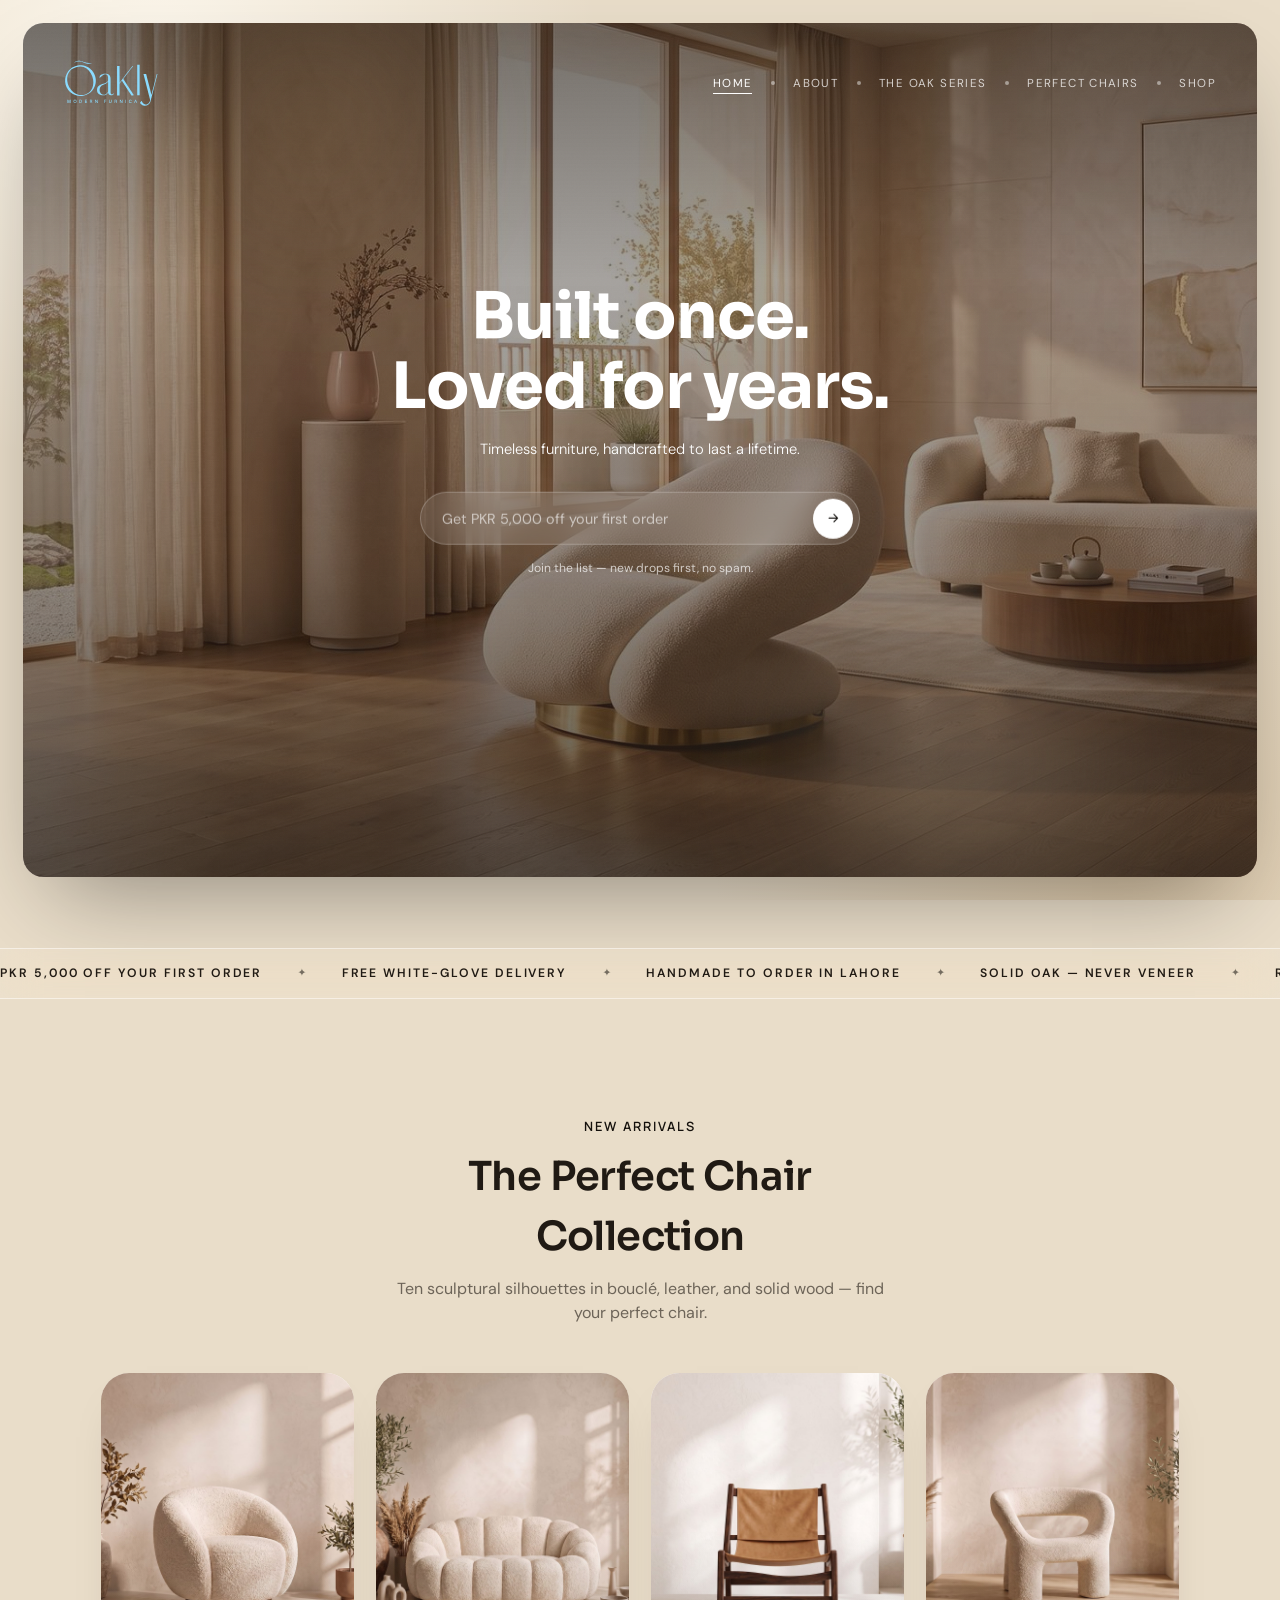
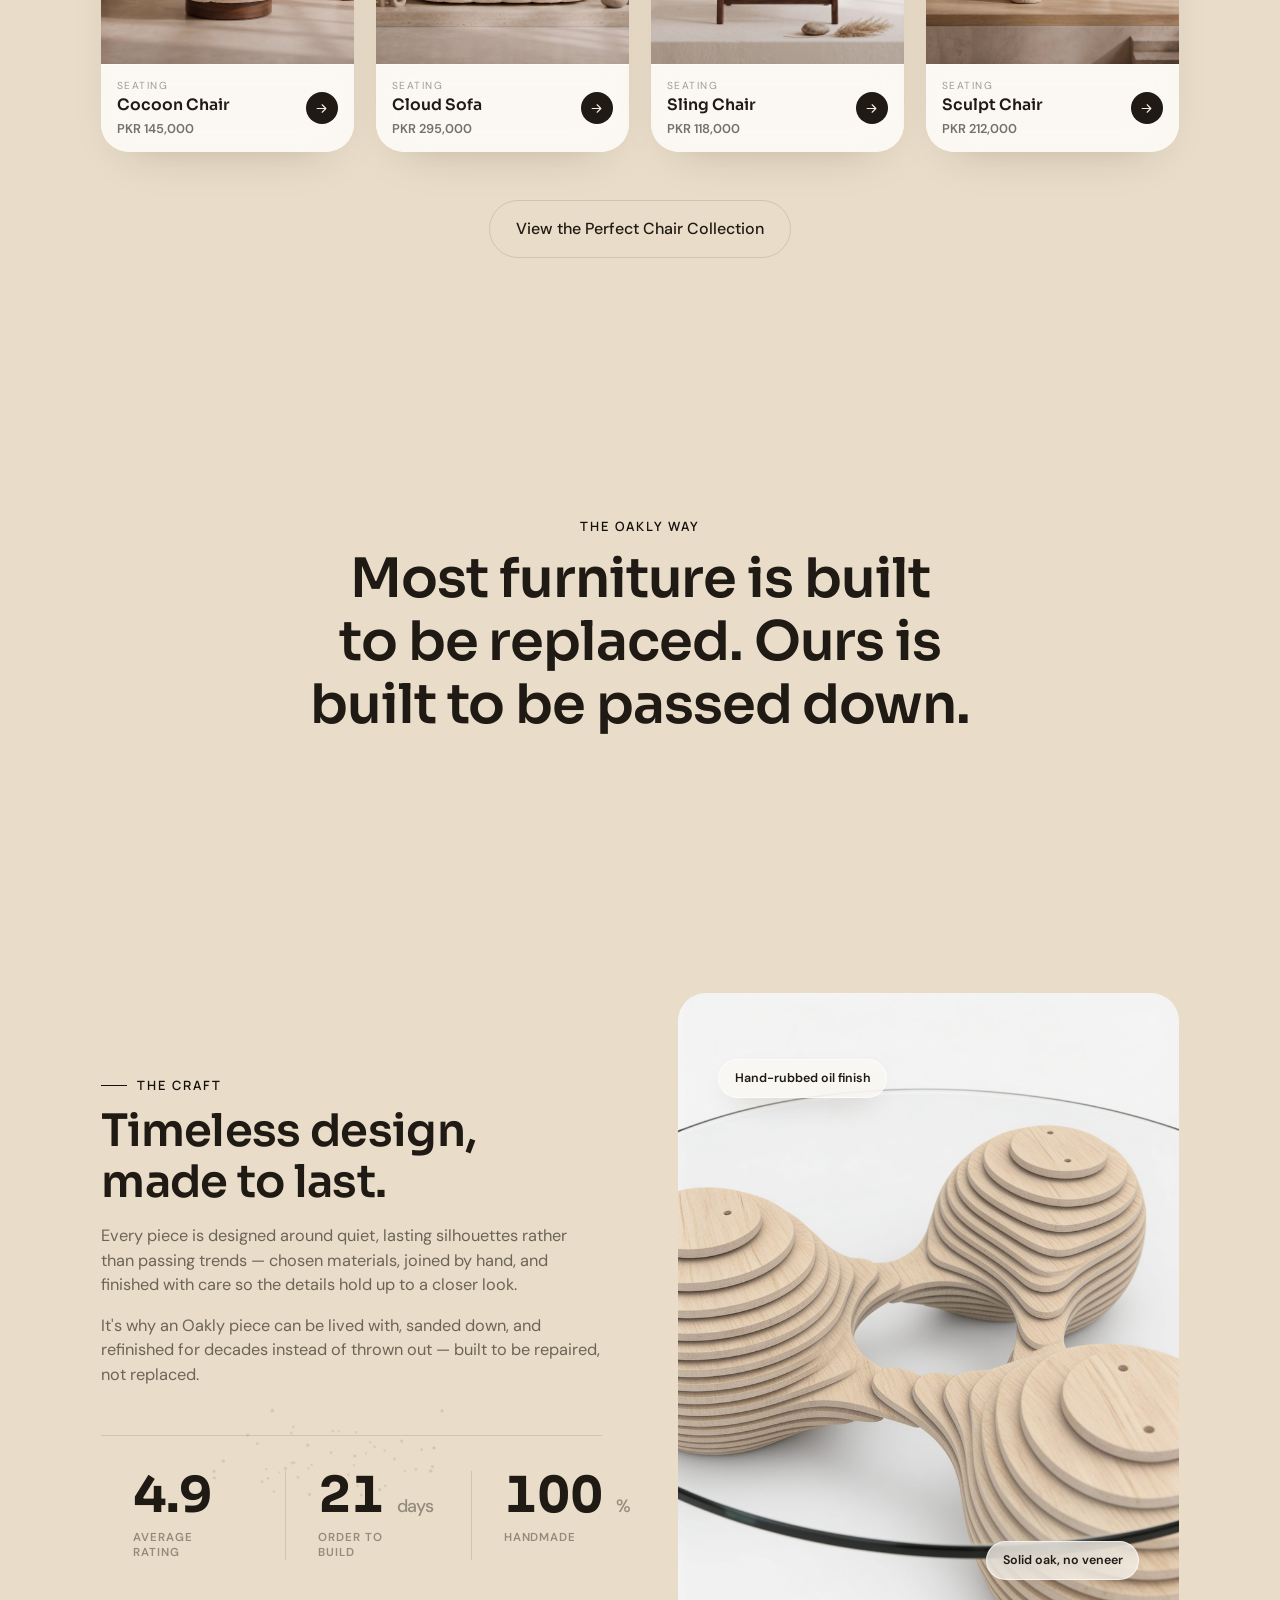
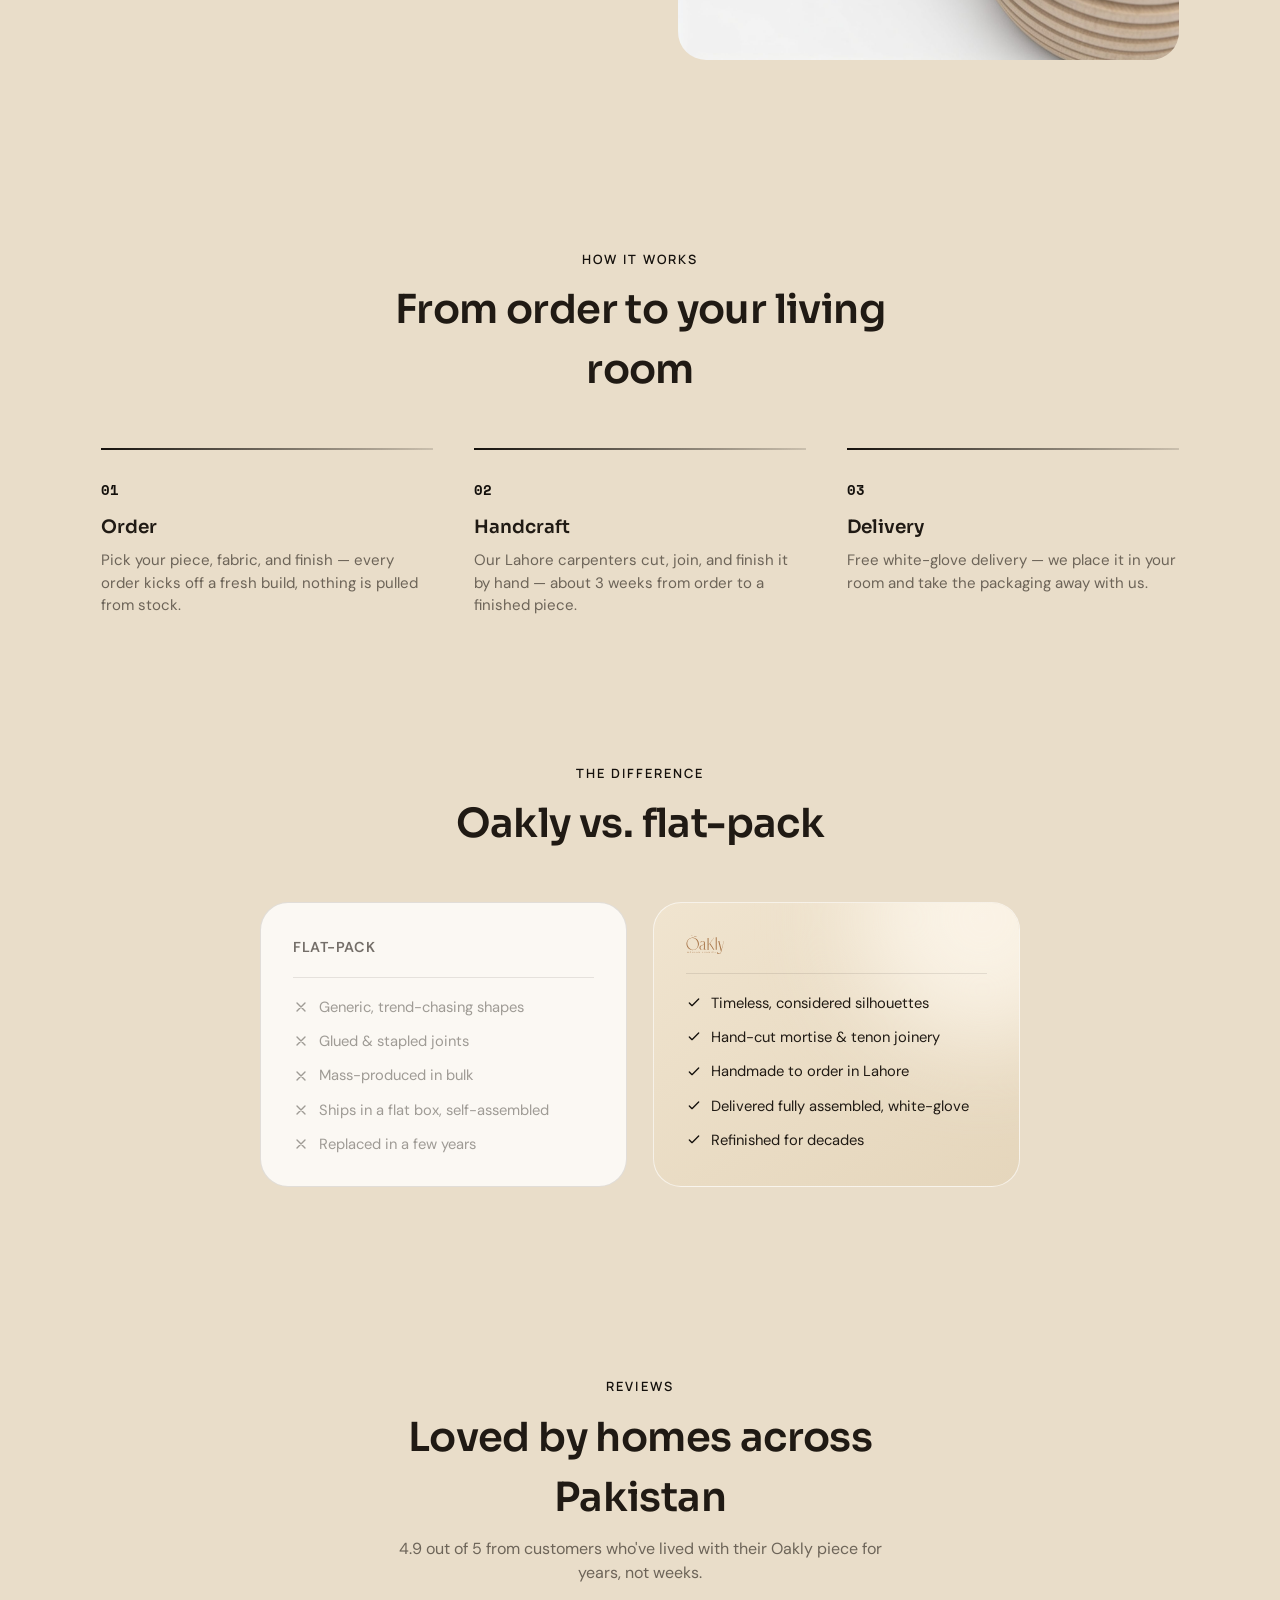
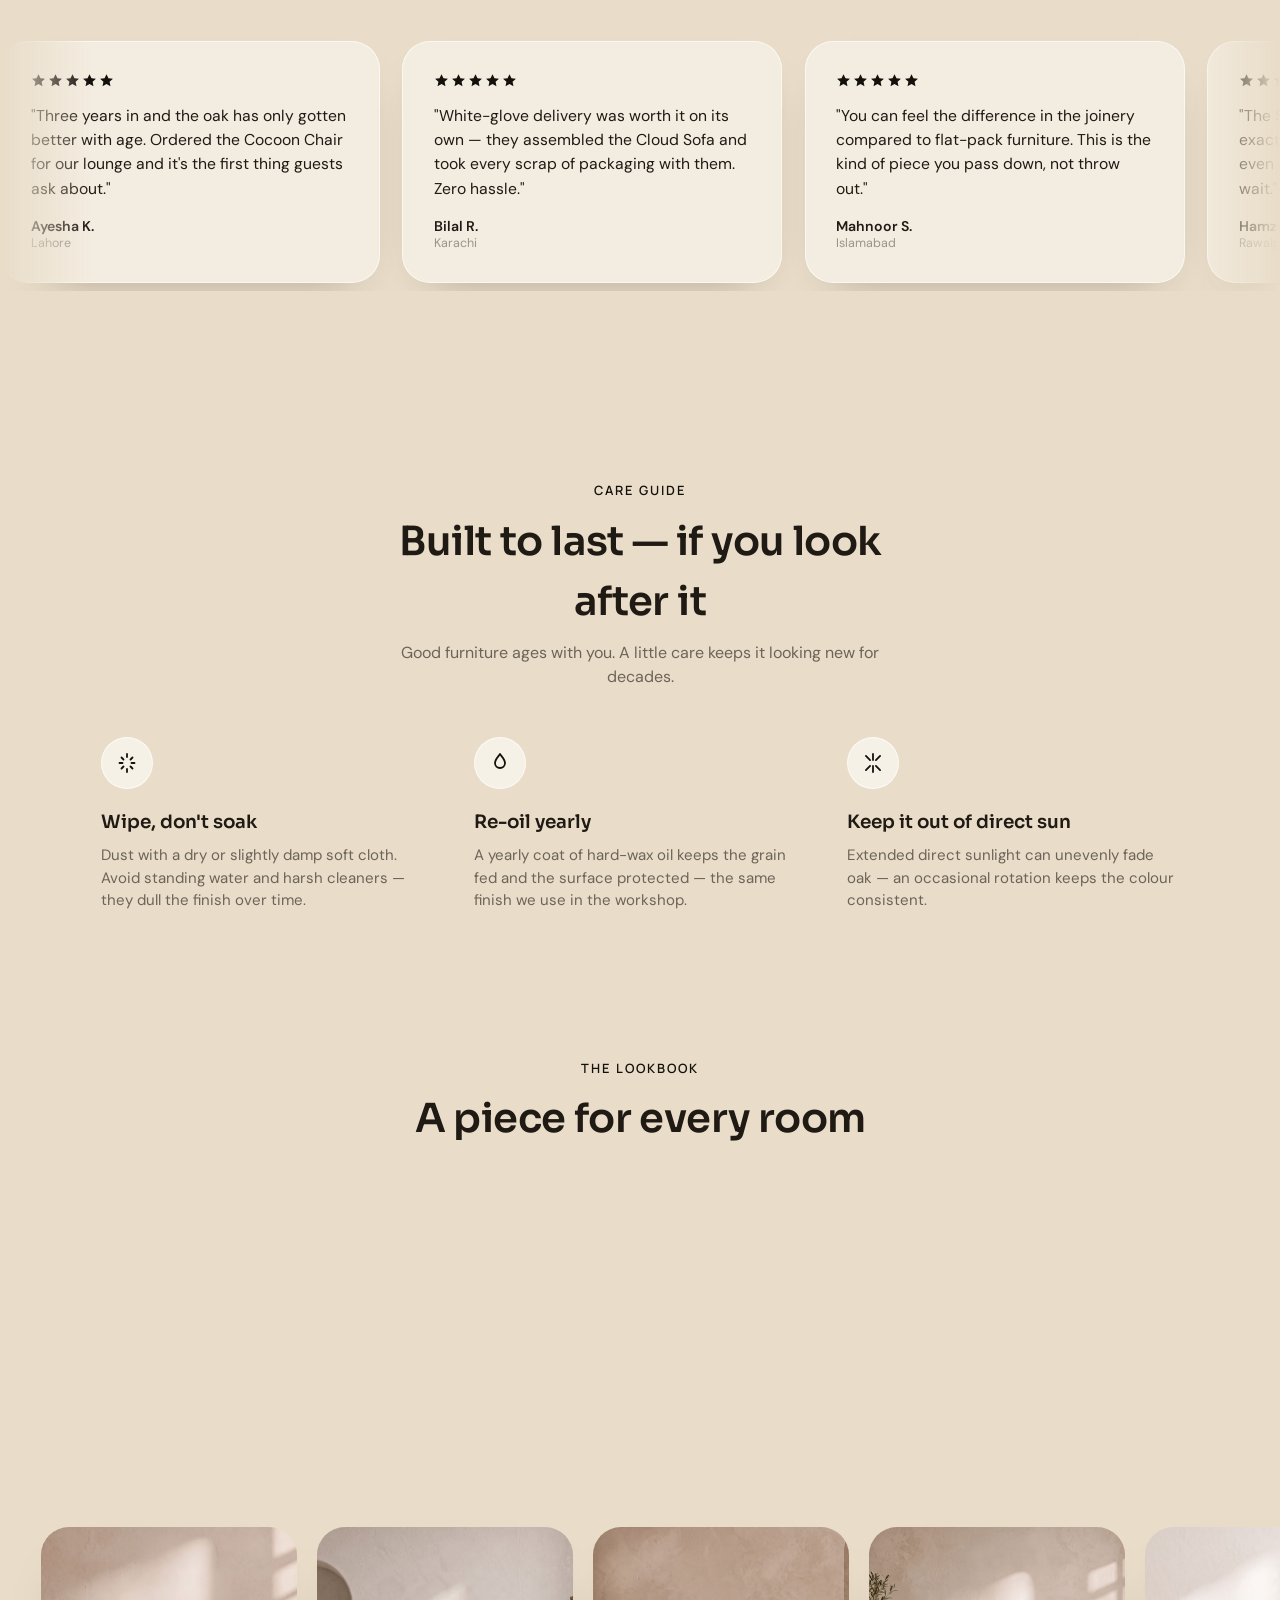
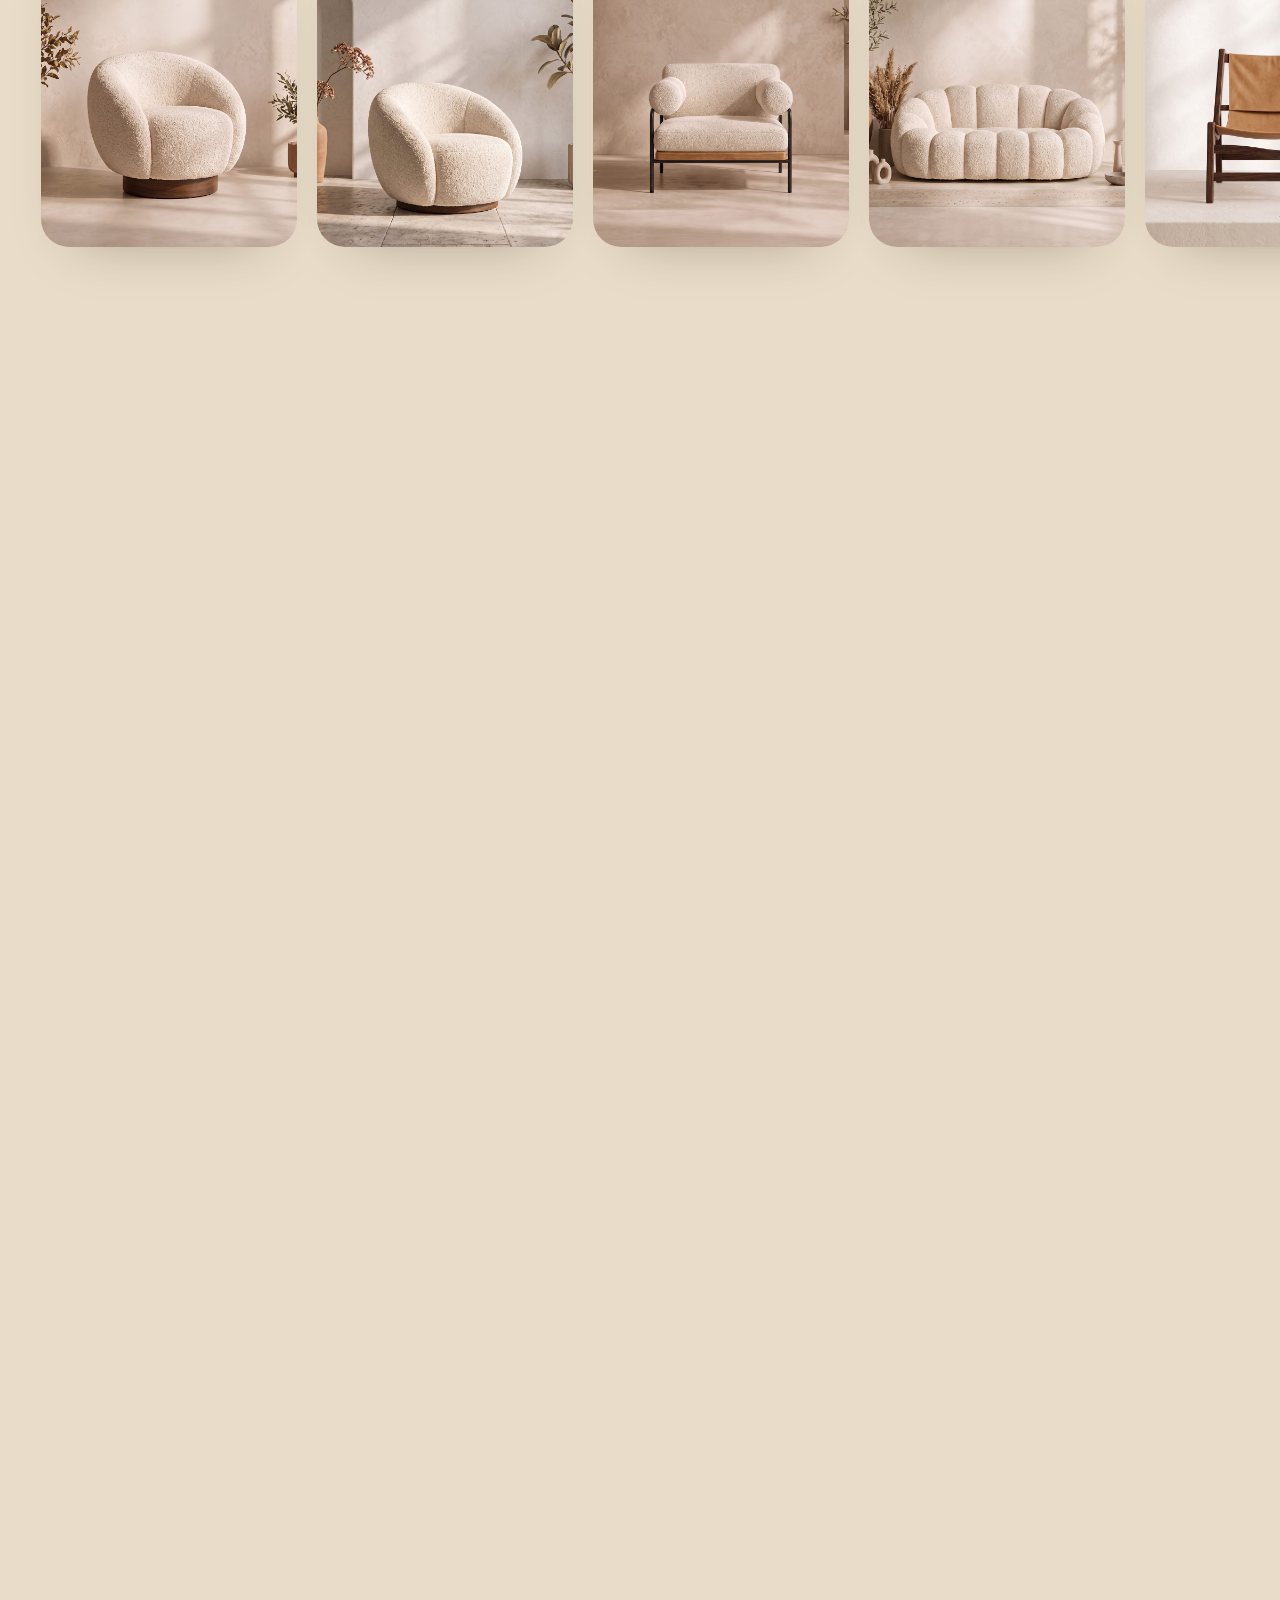
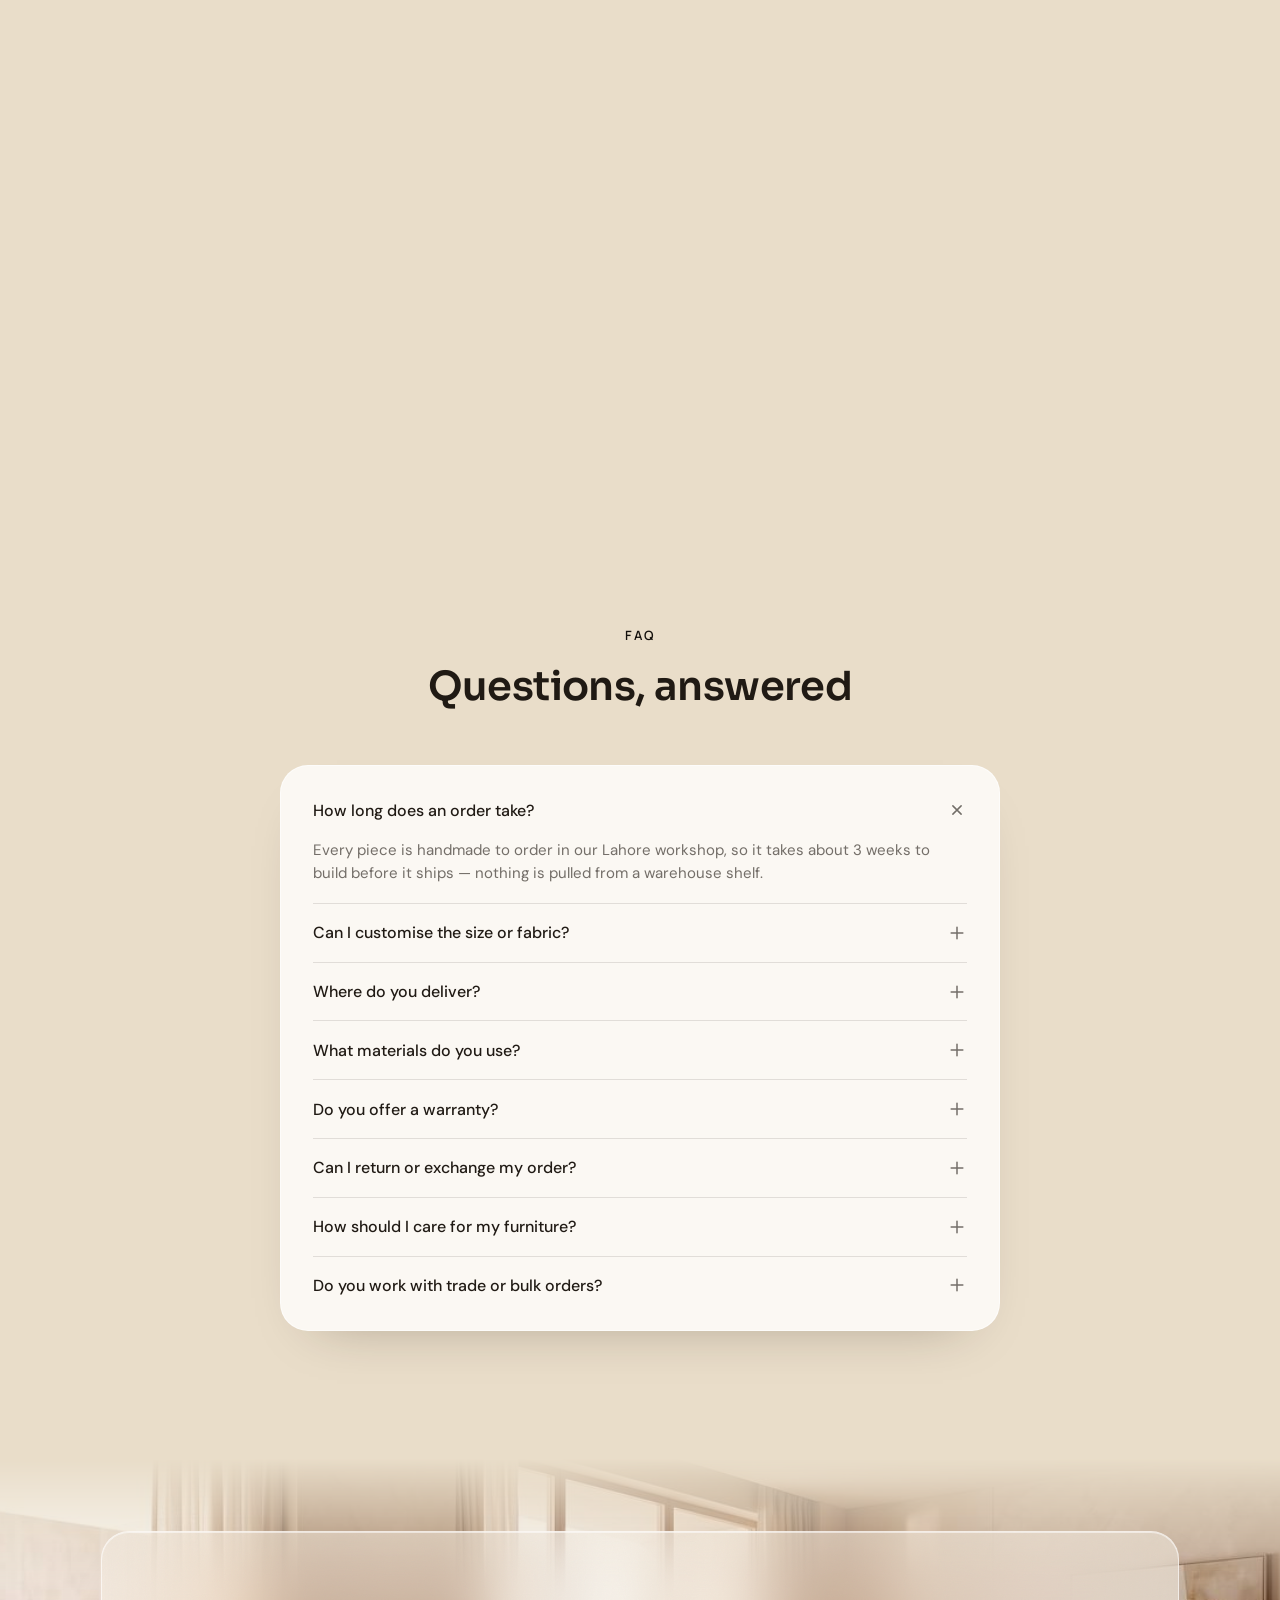
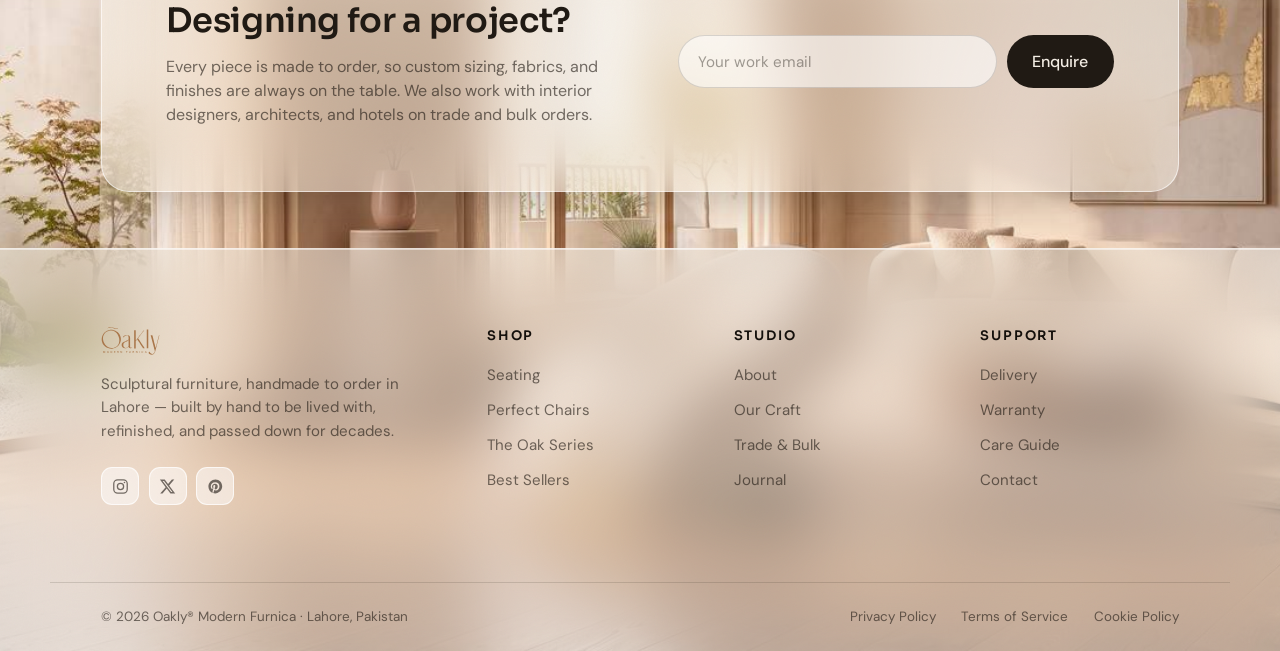
==== commit 53921cb8: "Redesign craft stats: Three.js dust particles, fix font/hierarchy mismatch Replace the disliked icon" ====
--- a/index.html
+++ b/index.html
@@ -236,25 +236,17 @@
             <p>Every piece is designed around quiet, lasting silhouettes rather than passing trends — chosen materials, joined by hand, and finished with care so the details hold up to a closer look.</p>
             <p>It's why an Oakly piece can be lived with, sanded down, and refinished for decades instead of thrown out — built to be repaired, not replaced.</p>
           </div>
-          <div class="stats">
+          <div class="stats" data-stats-particles>
+            <canvas class="stats__canvas" aria-hidden="true"></canvas>
             <div class="stat">
-              <span class="stat__icon">
-                <svg viewBox="0 0 20 20" fill="currentColor"><path d="M10 1.5l2.6 5.5 6 .7-4.5 4.1 1.2 6-5.3-3-5.3 3 1.2-6-4.5-4.1 6-.7z"/></svg>
-              </span>
               <b class="stat__num"><span data-count="4.9" data-decimals="1">0</span></b>
               <span class="stat__label">Average rating</span>
             </div>
             <div class="stat">
-              <span class="stat__icon">
-                <svg viewBox="0 0 24 24" fill="none" stroke="currentColor" stroke-width="1.8" stroke-linecap="round" stroke-linejoin="round"><rect x="3.5" y="4.5" width="17" height="16" rx="3"/><path d="M3.5 9.5h17M8 2.5v4M16 2.5v4"/></svg>
-              </span>
               <b class="stat__num"><span data-count="21">0</span><i>days</i></b>
               <span class="stat__label">Order to build</span>
             </div>
             <div class="stat">
-              <span class="stat__icon">
-                <svg viewBox="0 0 24 24" fill="none" stroke="currentColor" stroke-width="1.8" stroke-linecap="round" stroke-linejoin="round"><path d="M9 12.5l2 2 4-4.5"/><circle cx="12" cy="12" r="8.5"/></svg>
-              </span>
               <b class="stat__num"><span data-count="100">0</span><i>%</i></b>
               <span class="stat__label">Handmade</span>
             </div>
--- a/styles.css
+++ b/styles.css
@@ -32,7 +32,8 @@
   font-family: var(--font-sans);
   color: var(--white);
   background: var(--dark);
-  overflow-x: hidden;
+  /* Not clipping overflow-x here — see shop.css's body rule for why
+     (breaks position:sticky descendants). <html> already clips it. */
 }
 
 a { color: inherit; text-decoration: none; }
--- a/shop.css
+++ b/shop.css
@@ -70,7 +70,12 @@
   background-attachment: fixed;
   background-repeat: no-repeat;
   line-height: 1.5;
-  overflow-x: hidden;
+  /* overflow-x is clipped on <html> only (below) — setting it here too
+     would force the UA to give body its own overflow-y:auto (per the
+     CSS overflow spec's cross-axis rule), turning body into a second,
+     independent scroll container. That breaks position:sticky for any
+     descendant (e.g. the Lookbook pinned scroll), since it then sticks
+     relative to body's own scrollTop, which never actually moves. */
 }
 
 a { color: inherit; text-decoration: none; }
--- a/home.css
+++ b/home.css
@@ -357,106 +357,77 @@
 }
 .manifesto__body p + p { margin-top: 1rem; }
 
-/* Stat row — crisp paper card with icon-topped, divided stats */
+/* Stat row — quiet typography, no card, no icons. Just confident
+   numbers separated by hairline rules. */
 .stats {
   position: relative;
   display: flex;
-  margin-top: clamp(1.8rem, 4vw, 2.6rem);
-  padding: clamp(1.5rem, 3vw, 2rem) clamp(1rem, 2.6vw, 1.6rem);
-  border-radius: var(--r-lg);
-  background: var(--paper);
-  border: 1px solid var(--line-soft);
-  box-shadow: 0 30px 65px -38px rgba(40, 28, 16, 0.32), inset 0 1px 0 rgba(255, 255, 255, 0.9);
-  overflow: hidden;
-}
-
-/* Thin oak accent bar along the top edge */
-.stats::before {
-  content: "";
+  margin-top: clamp(2rem, 4.5vw, 3rem);
+  padding-top: clamp(1.6rem, 3.5vw, 2.2rem);
+  border-top: 1px solid var(--line);
+}
+
+/* Drifting warm particles (wood-dust motes), rendered by Three.js and
+   lazy-loaded only once this section nears the viewport. Sits behind the
+   numbers, ignored entirely under reduced motion / touch / small
+   screens, where the canvas is simply never initialized. */
+.stats__canvas {
   position: absolute;
-  top: 0; left: 0; right: 0;
-  height: 3px;
-  background: linear-gradient(to right, var(--oak-deep), rgba(199, 154, 91, 0.55) 55%, transparent);
-  transform: scaleX(0);
-  transform-origin: left;
-  transition: transform 1s var(--ease-out) var(--rd, 0s);
-}
-.manifesto__copy.is-in .stats::before { transform: scaleX(1); }
+  inset: -40px -20px -20px -20px;
+  z-index: 0;
+  pointer-events: none;
+  opacity: 0;
+  transition: opacity 1.2s var(--ease-out);
+}
+.stats__canvas.is-ready { opacity: 1; }
+
+.stat { position: relative; z-index: 1; }
 
 .stat {
-  position: relative;
   flex: 1;
   min-width: 0;
-  display: flex;
-  flex-direction: column;
-  align-items: flex-start;
-  gap: 0.7rem;
-  padding-inline: clamp(0.8rem, 2.4vw, 1.4rem);
+  padding-inline: clamp(1.2rem, 3vw, 2rem);
   text-align: left;
 }
-.stat:first-child { padding-left: clamp(0.2rem, 1vw, 0.4rem); }
-
-/* Vertical divider between stats */
-.stat + .stat::before {
-  content: "";
-  position: absolute;
-  left: 0;
-  top: 2px;
-  bottom: 2px;
-  width: 1px;
-  background: var(--line);
-}
-
-.stat__icon {
-  width: 38px;
-  height: 38px;
-  display: grid;
-  place-items: center;
-  border-radius: 50%;
-  color: var(--cream);
-  background: var(--oak-deep);
-  box-shadow: 0 8px 16px -8px rgba(20, 16, 12, 0.5);
-  transition: transform 0.5s var(--ease-out), background-color 0.4s var(--ease-out), box-shadow 0.4s var(--ease-out);
-}
-.stat__icon svg { width: 17px; height: 17px; }
-.stat:hover .stat__icon {
-  transform: translateY(-3px) scale(1.1) rotate(-6deg);
-  background: #ecdfc7;
-  color: var(--oak-deep);
-  box-shadow: 0 14px 26px -12px rgba(40, 28, 16, 0.45);
-}
+.stat:first-child { padding-left: 0; }
+
+.stat + .stat { border-left: 1px solid var(--line); }
 
 .stat__num {
   display: flex;
   align-items: baseline;
-  gap: 0.28em;
-  font-size: clamp(1.9rem, 3.2vw, 2.4rem);
-  font-weight: 600;
+  gap: 0.26em;
+  font-family: var(--font-head);
+  font-size: clamp(2.3rem, 4vw, 3.1rem);
+  font-weight: 700;
   letter-spacing: -0.02em;
   color: var(--ink);
   font-variant-numeric: tabular-nums;
-  transition: color 0.35s var(--ease-out);
+  line-height: 1;
 }
 .stat__num i {
+  font-family: var(--font-sans);
   font-style: normal;
-  font-size: 0.48em;
-  font-weight: 600;
+  font-size: 0.36em;
+  font-weight: 500;
   color: var(--ink-faint);
 }
-.stat:hover .stat__num { color: var(--oak-deep); }
 
 .stat__label {
-  font-size: 0.8rem;
-  letter-spacing: 0.02em;
-  color: var(--ink-soft);
+  display: block;
+  margin-top: 0.6rem;
+  font-size: 0.72rem;
+  font-weight: 600;
+  letter-spacing: 0.08em;
+  text-transform: uppercase;
+  color: var(--ink-faint);
   line-height: 1.3;
 }
 
 @media (max-width: 560px) {
-  .stats { flex-direction: column; gap: 1.4rem; padding: 1.5rem 1.2rem; }
-  .stat + .stat::before { display: none; }
-  .stat + .stat { padding-top: 1.3rem; border-top: 1px solid var(--line); }
-  .stat:first-child { padding-left: clamp(0.8rem, 2.4vw, 1.4rem); }
+  .stats { flex-direction: column; gap: 1.2rem; }
+  .stat { padding-inline: 0; }
+  .stat + .stat { border-left: 0; padding-top: 1.2rem; border-top: 1px solid var(--line); }
 }
 
 .manifesto__art {
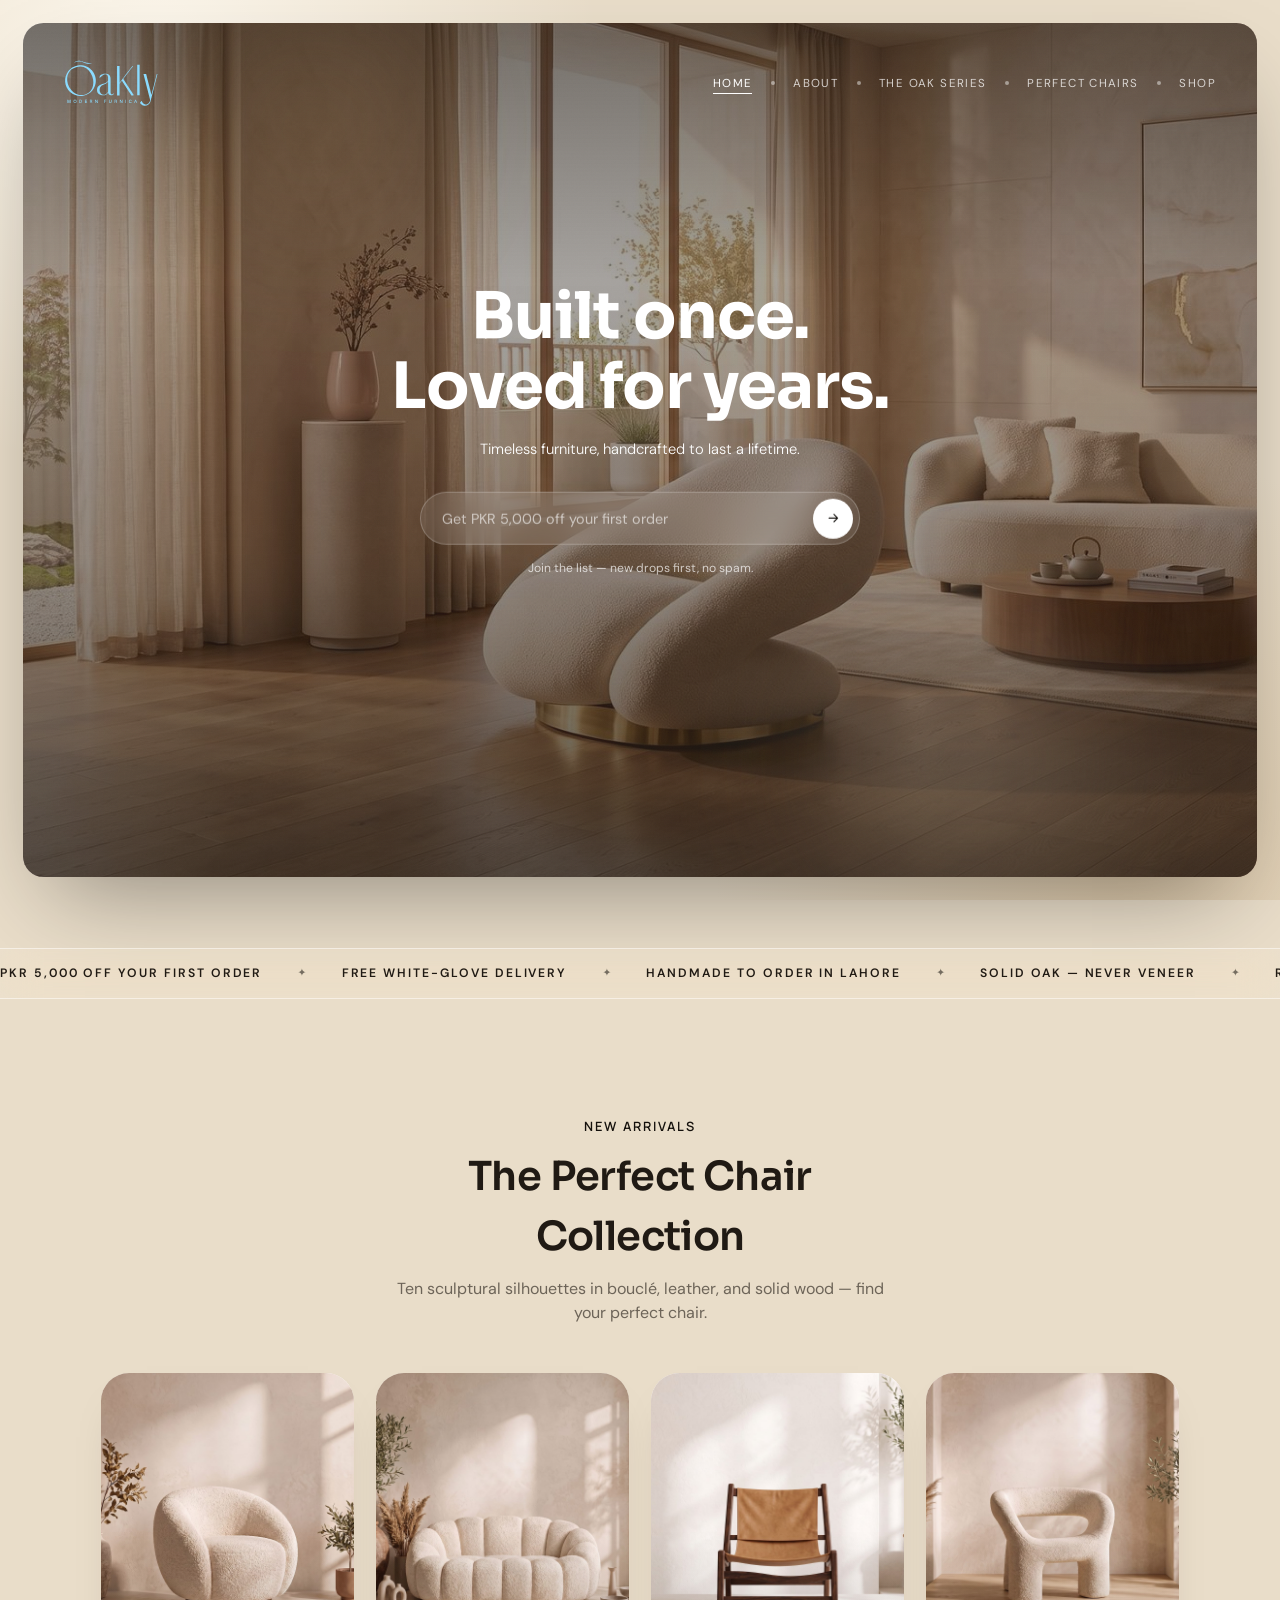
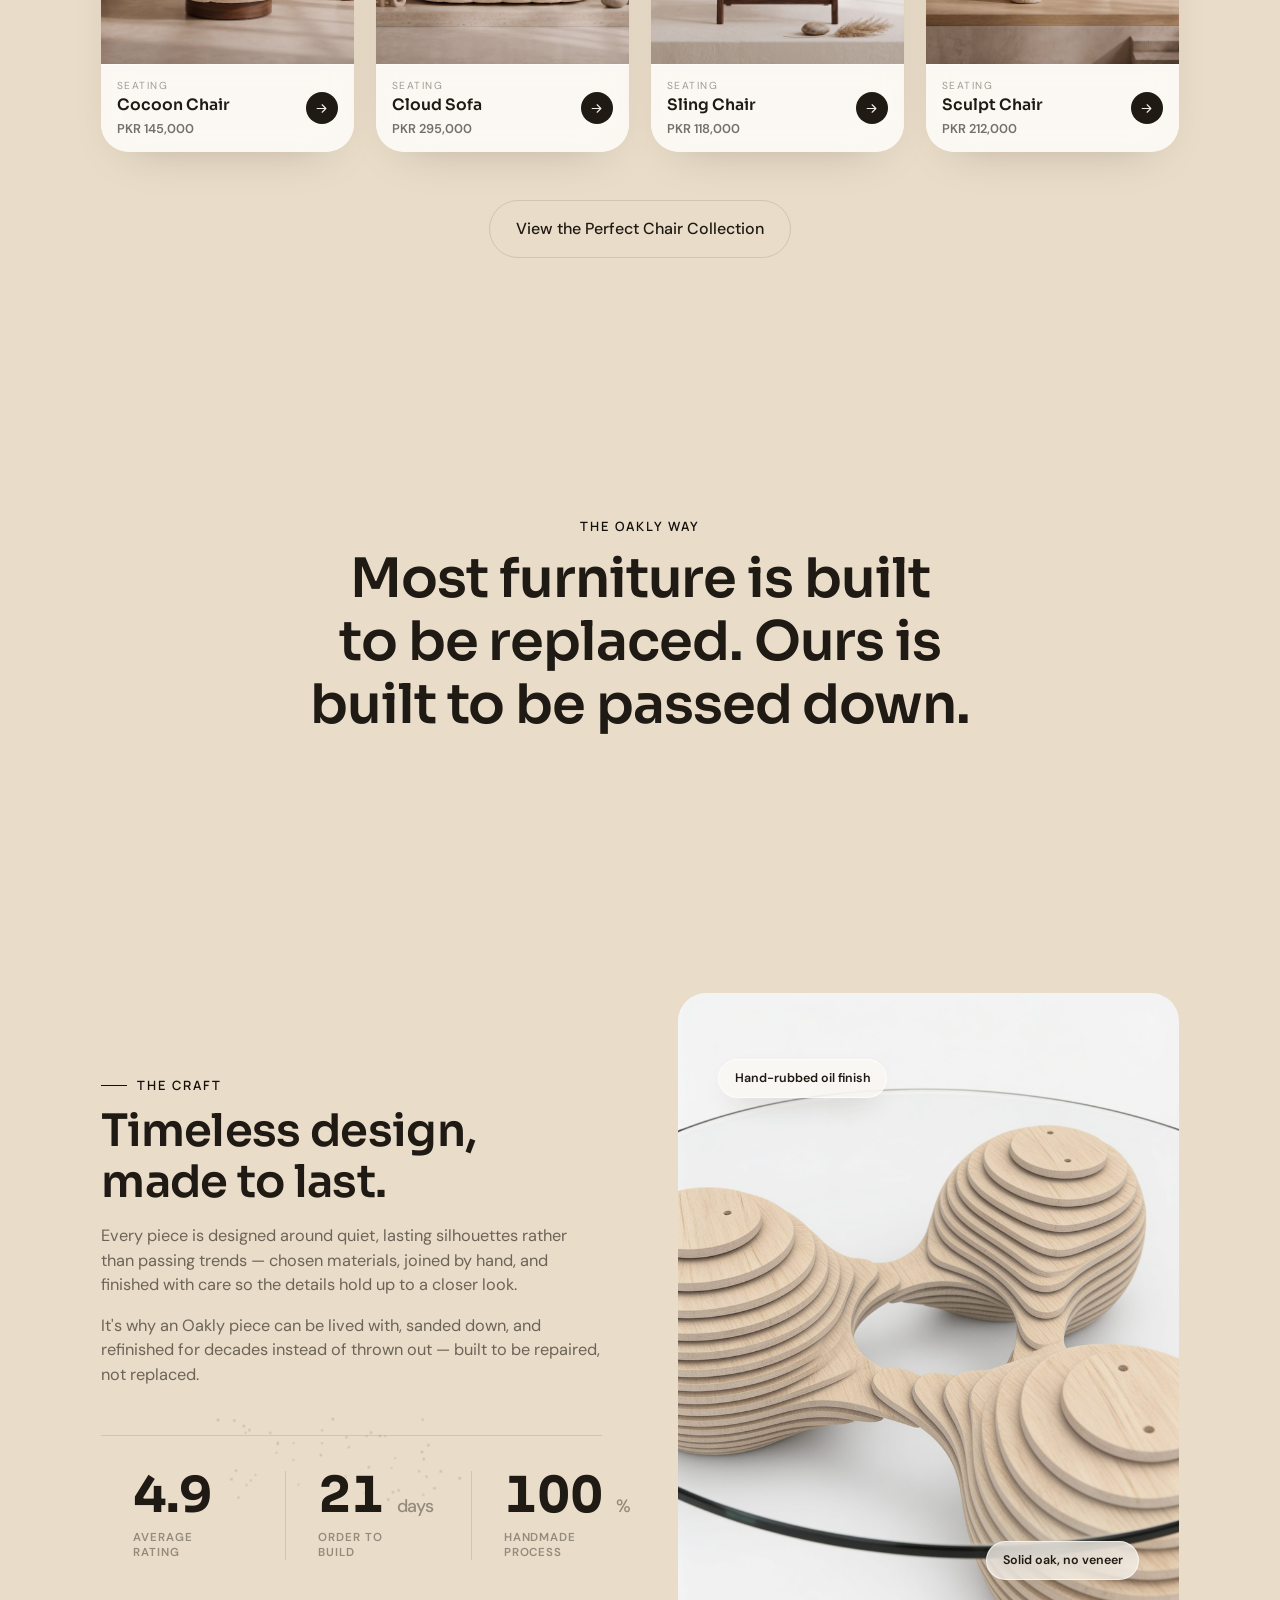
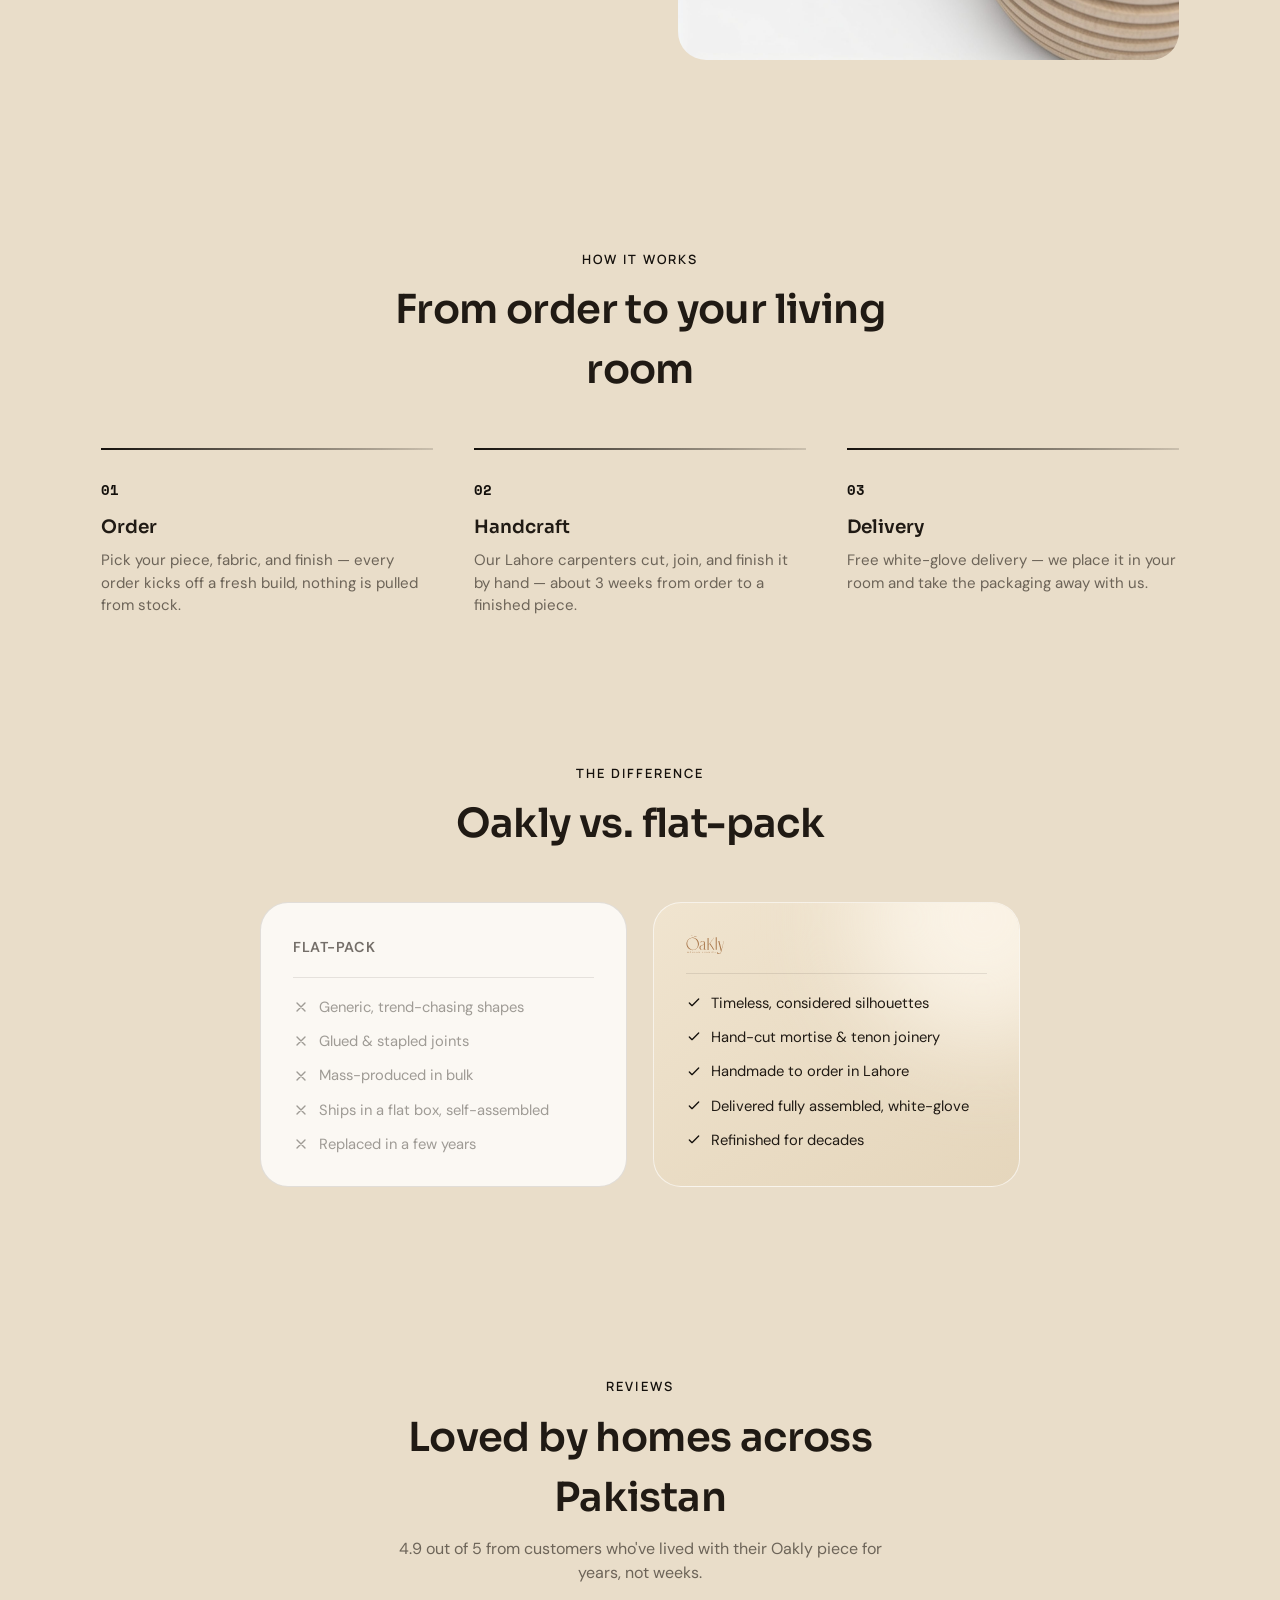
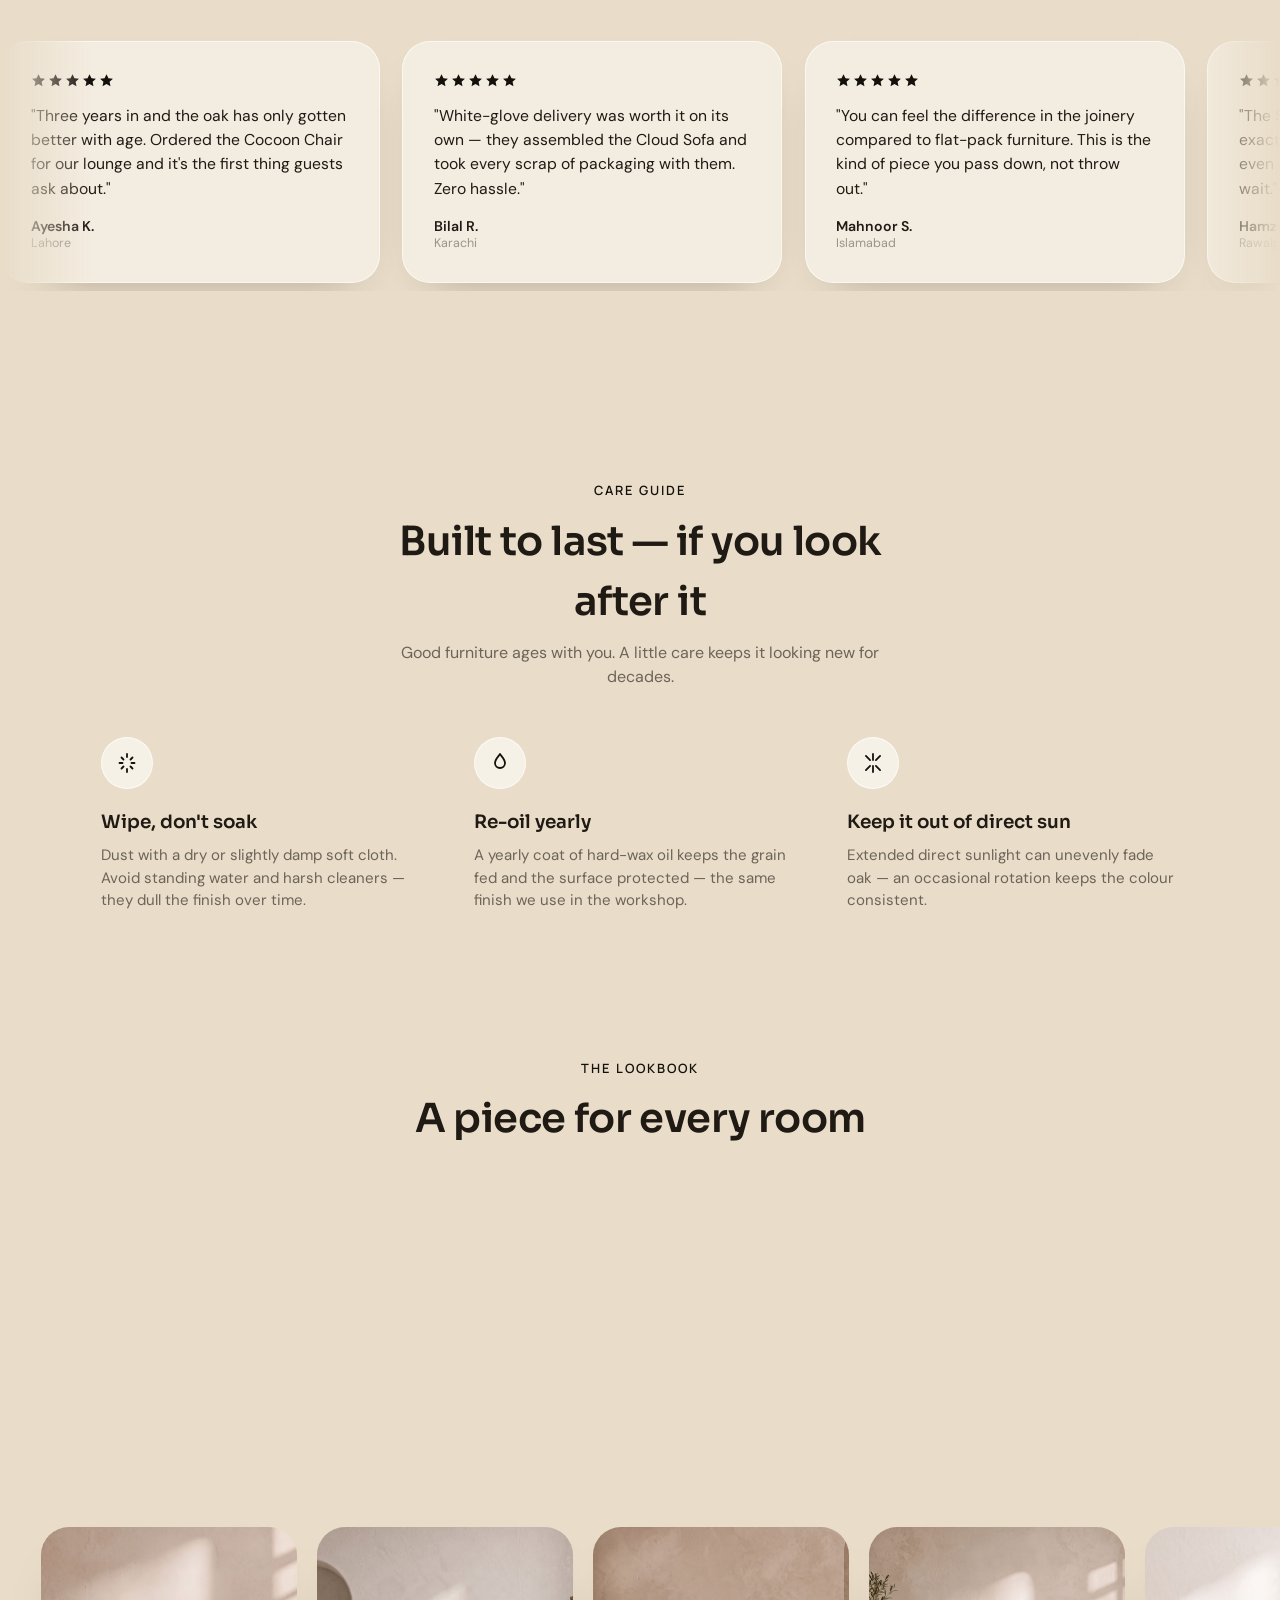
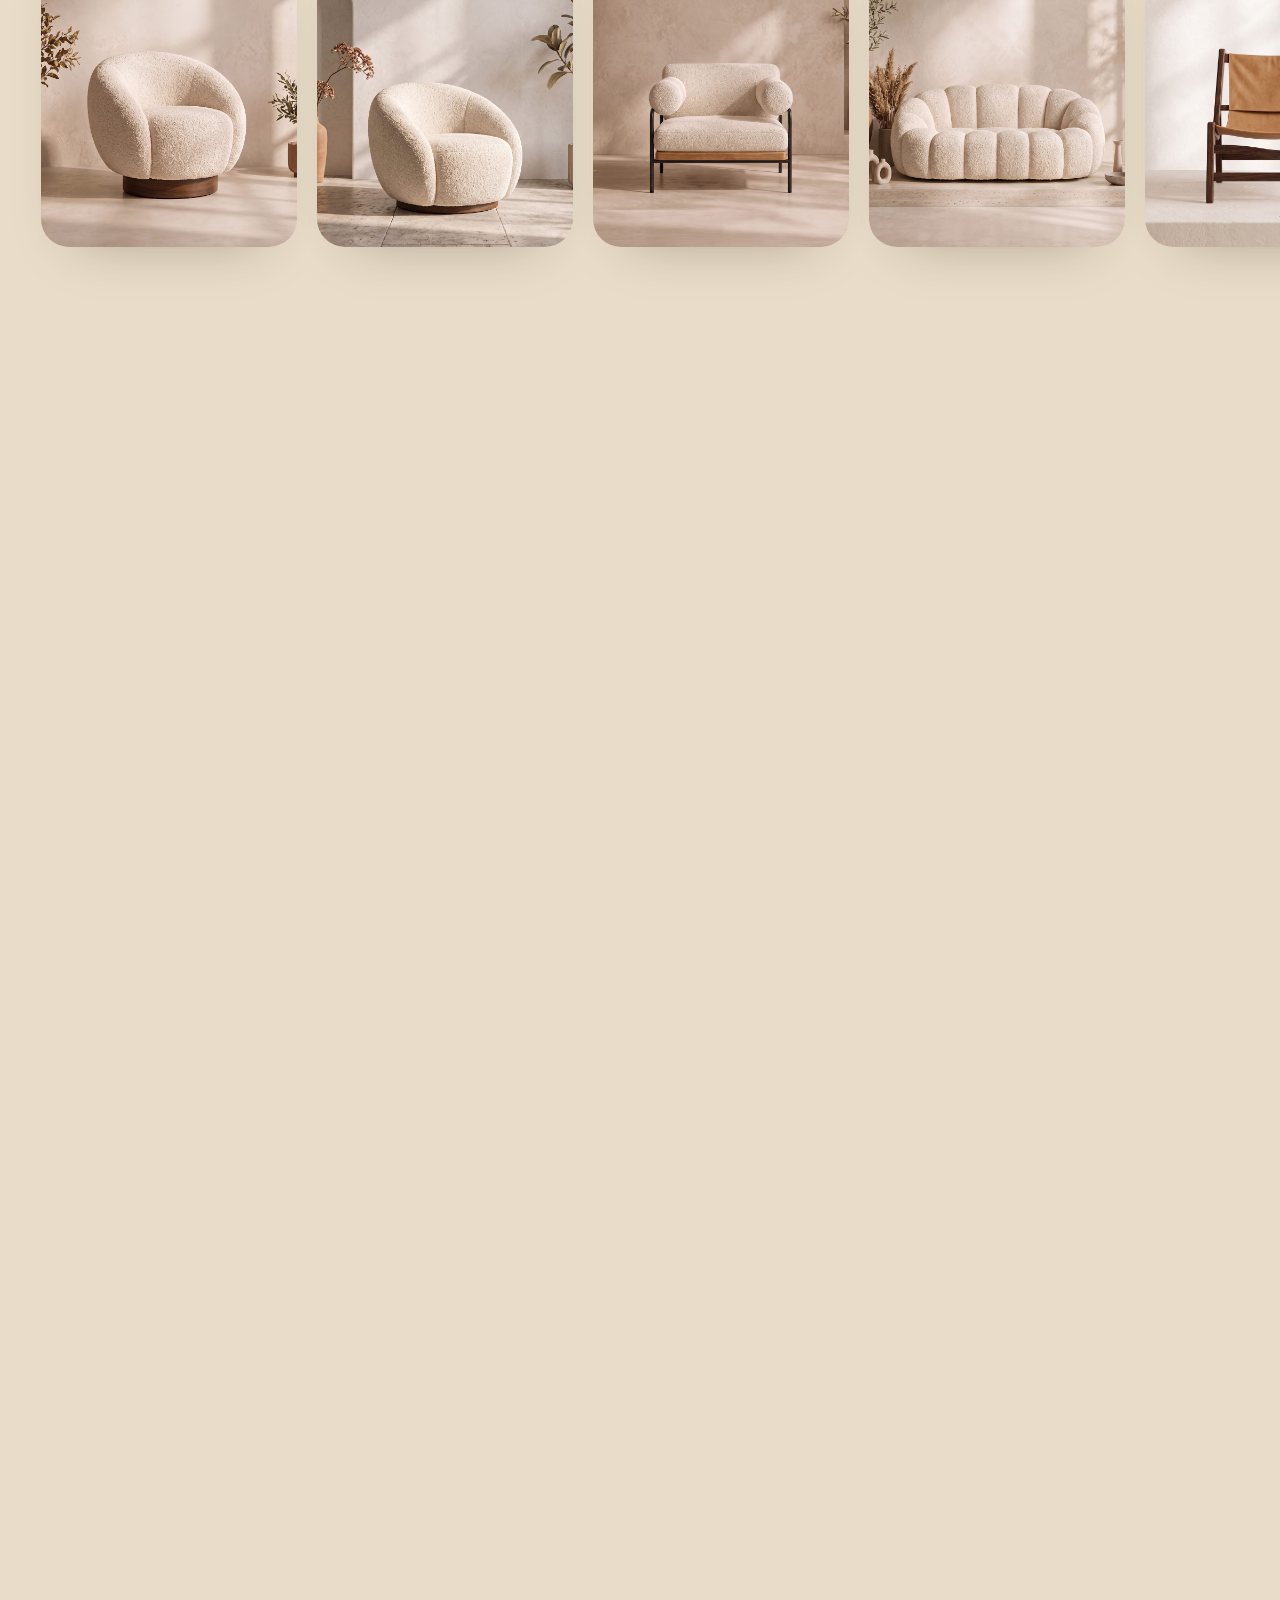
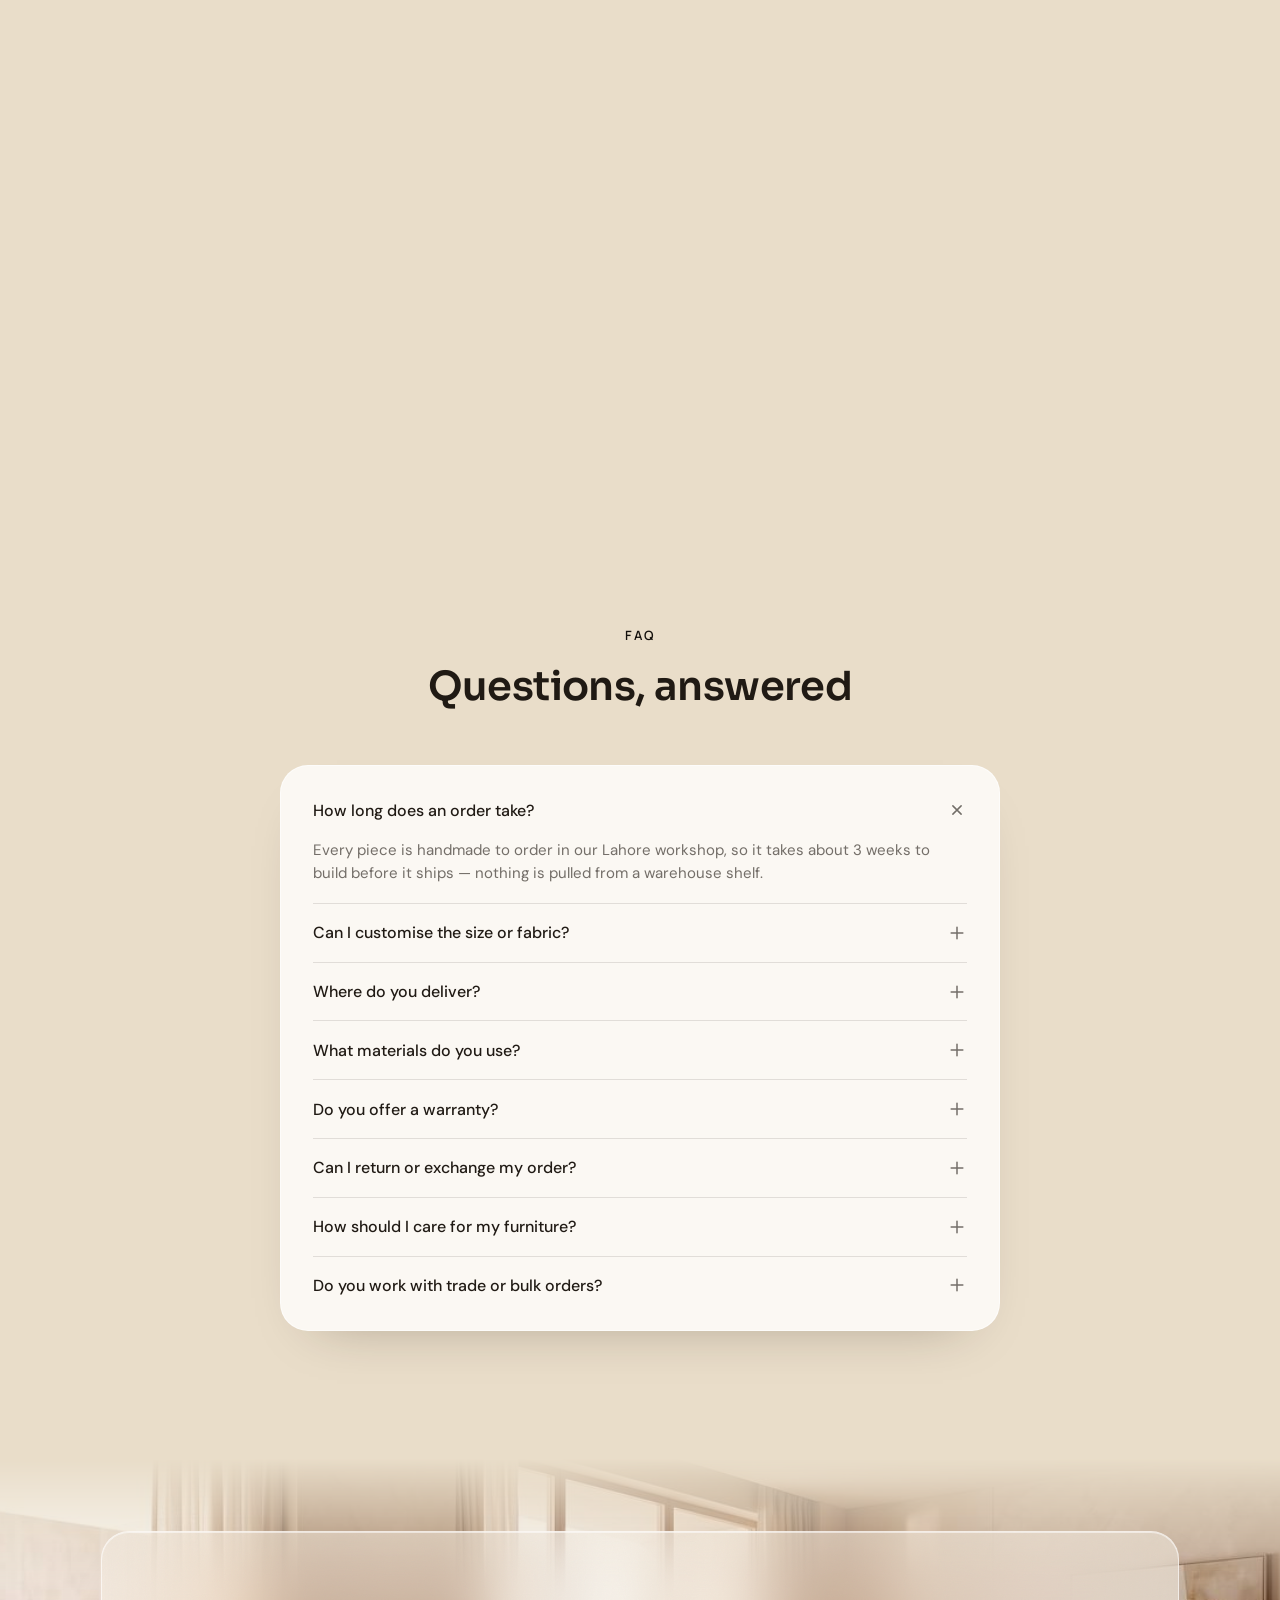
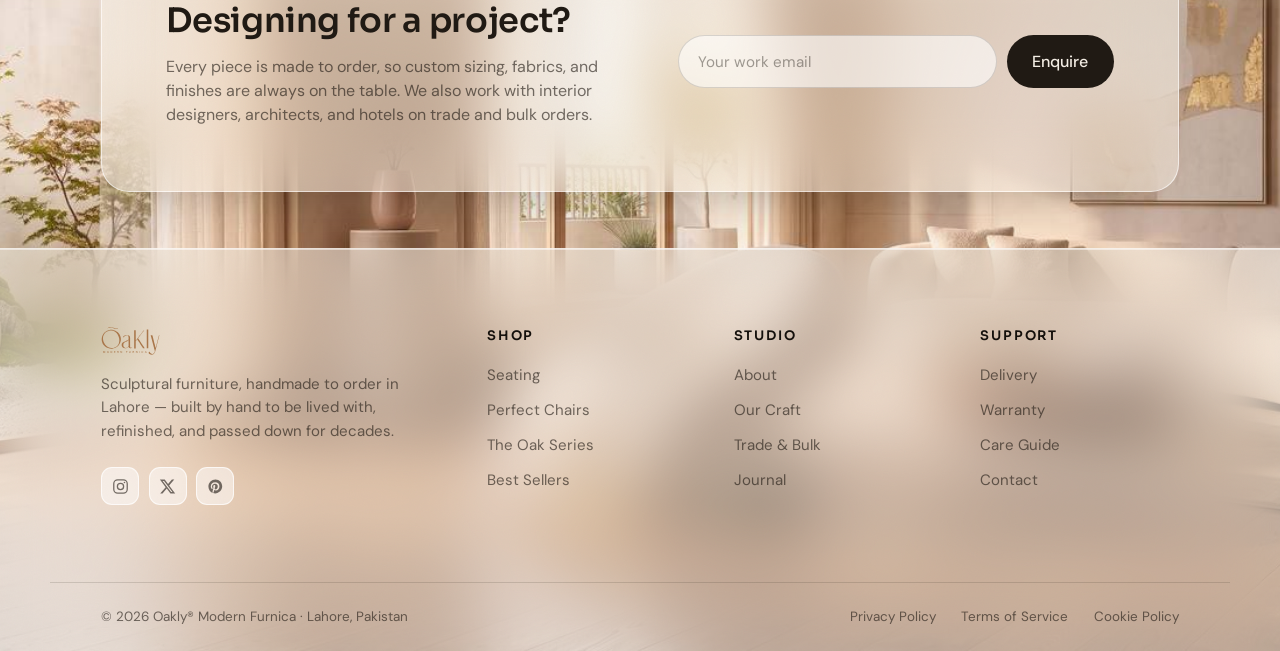
==== commit 36a7a445: "Add "Process" next to Handmade in the craft stats label" ====
--- a/index.html
+++ b/index.html
@@ -248,7 +248,7 @@
             </div>
             <div class="stat">
               <b class="stat__num"><span data-count="100">0</span><i>%</i></b>
-              <span class="stat__label">Handmade</span>
+              <span class="stat__label">Handmade Process</span>
             </div>
           </div>
         </div>
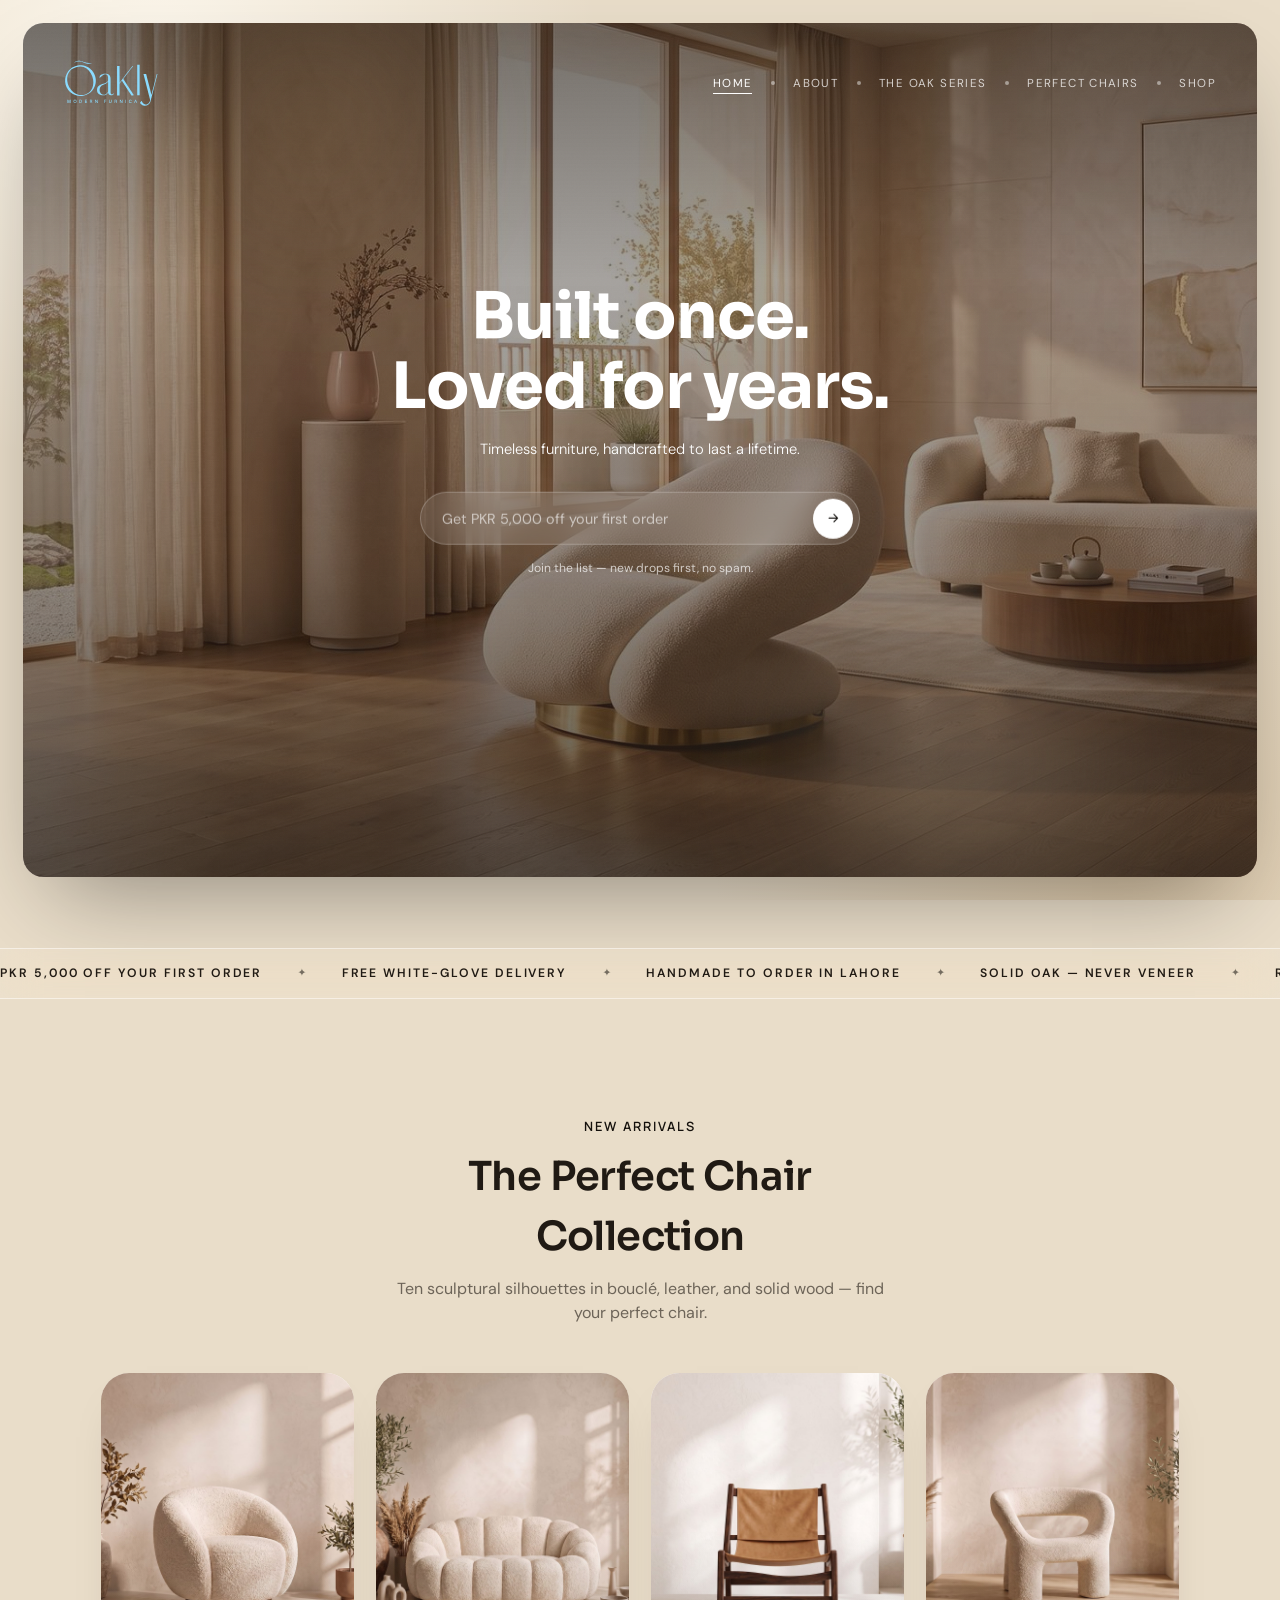
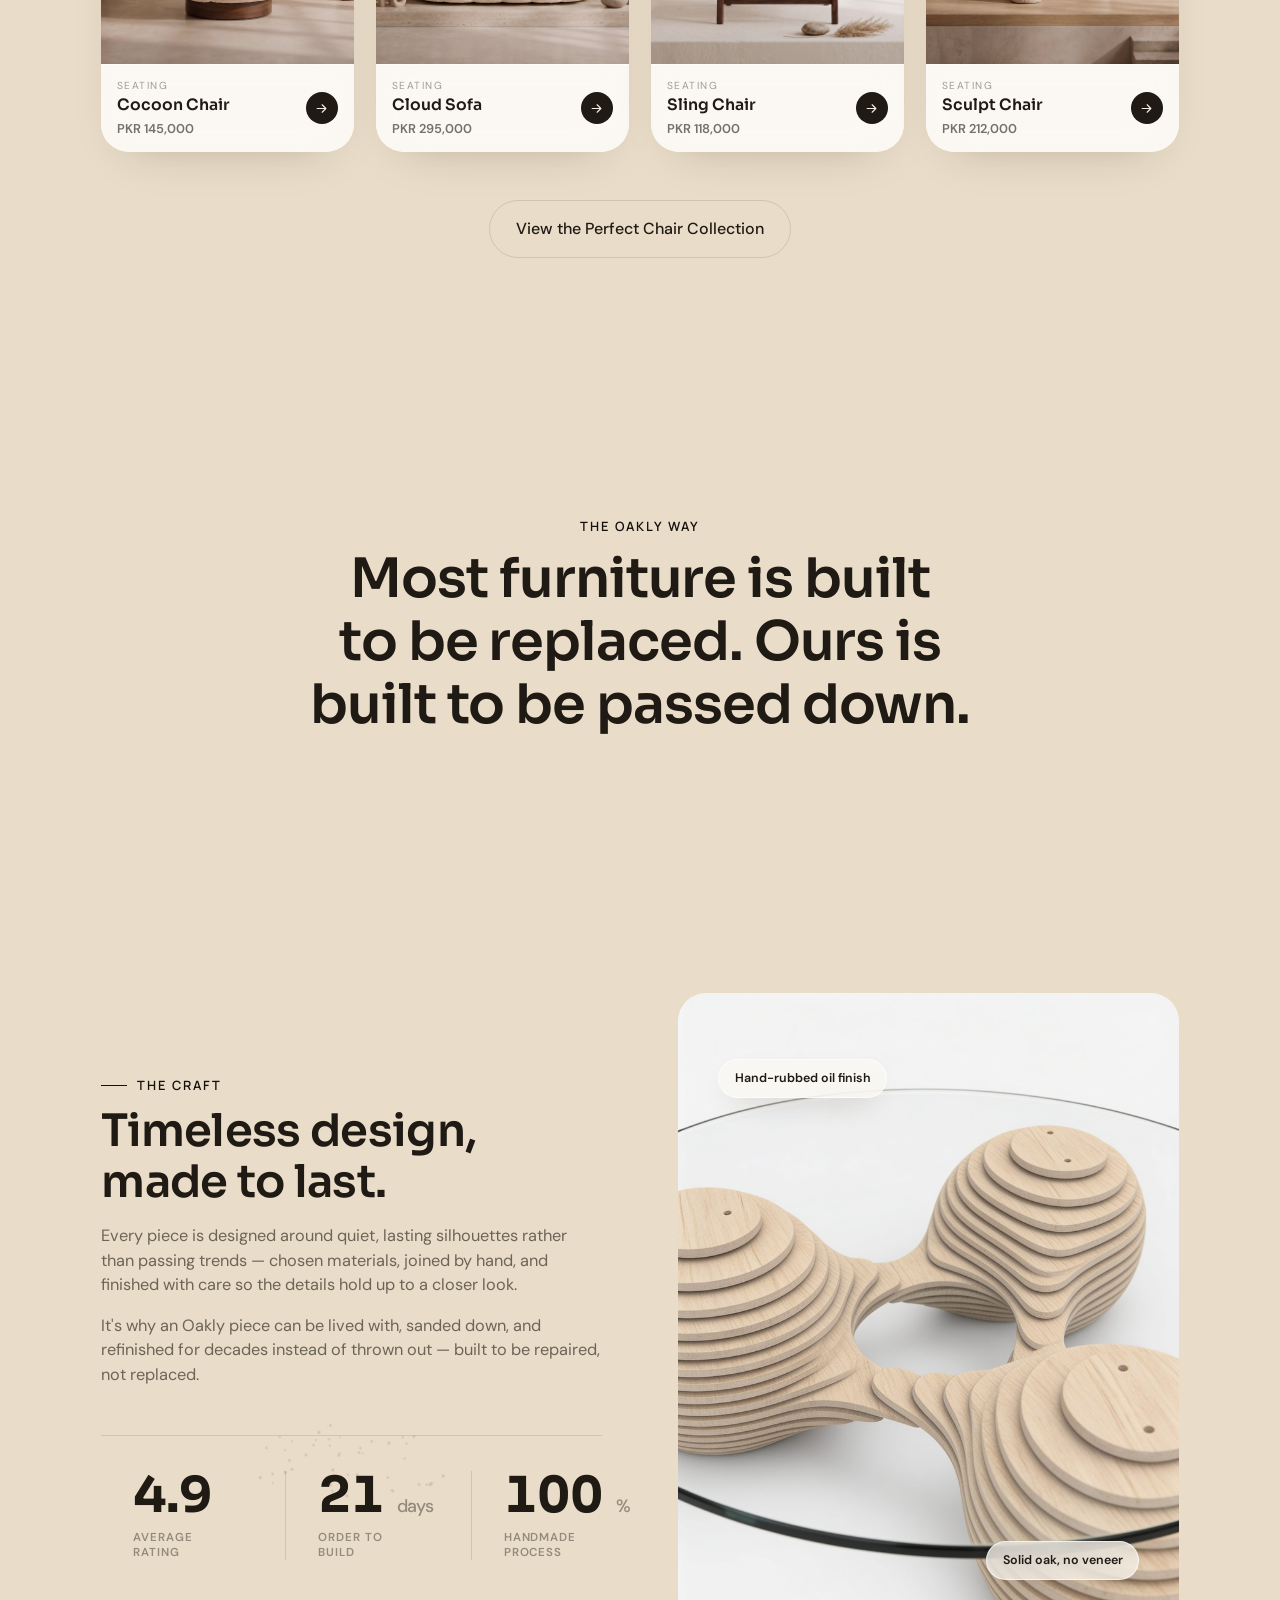
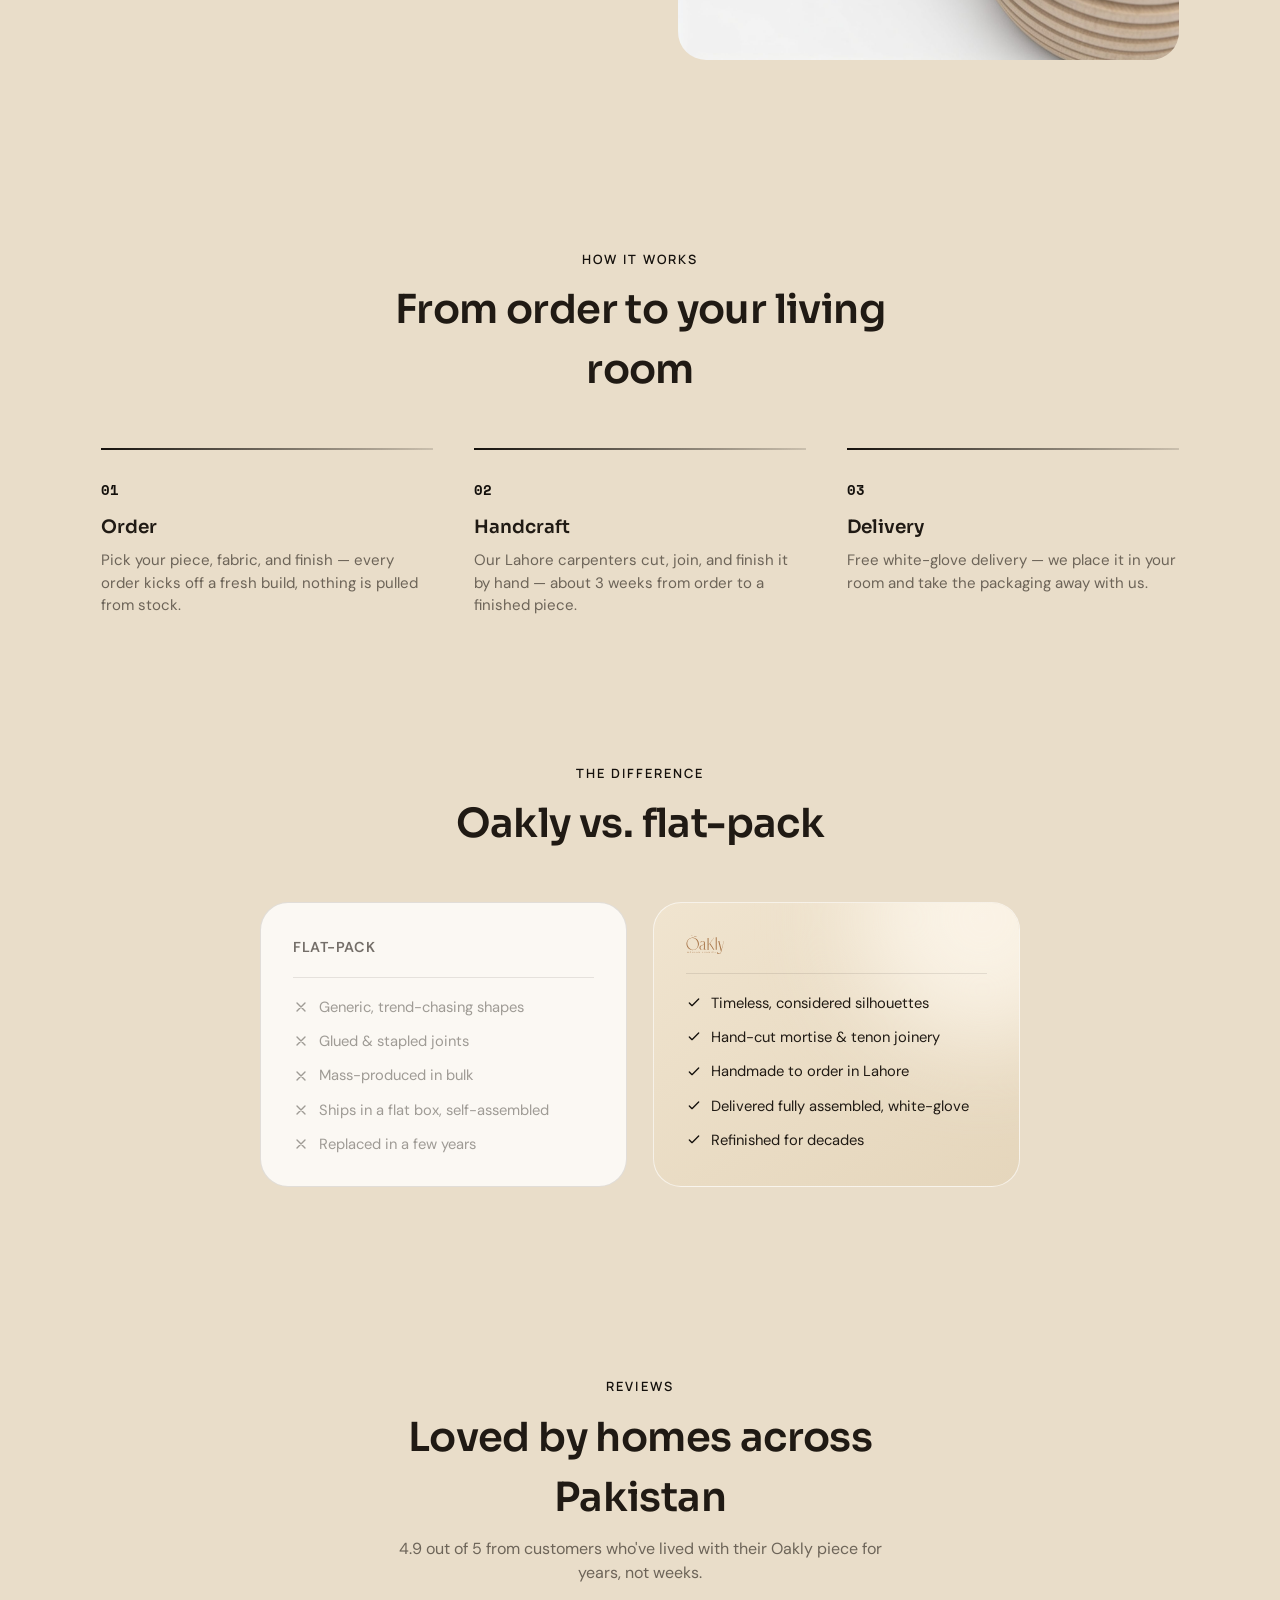
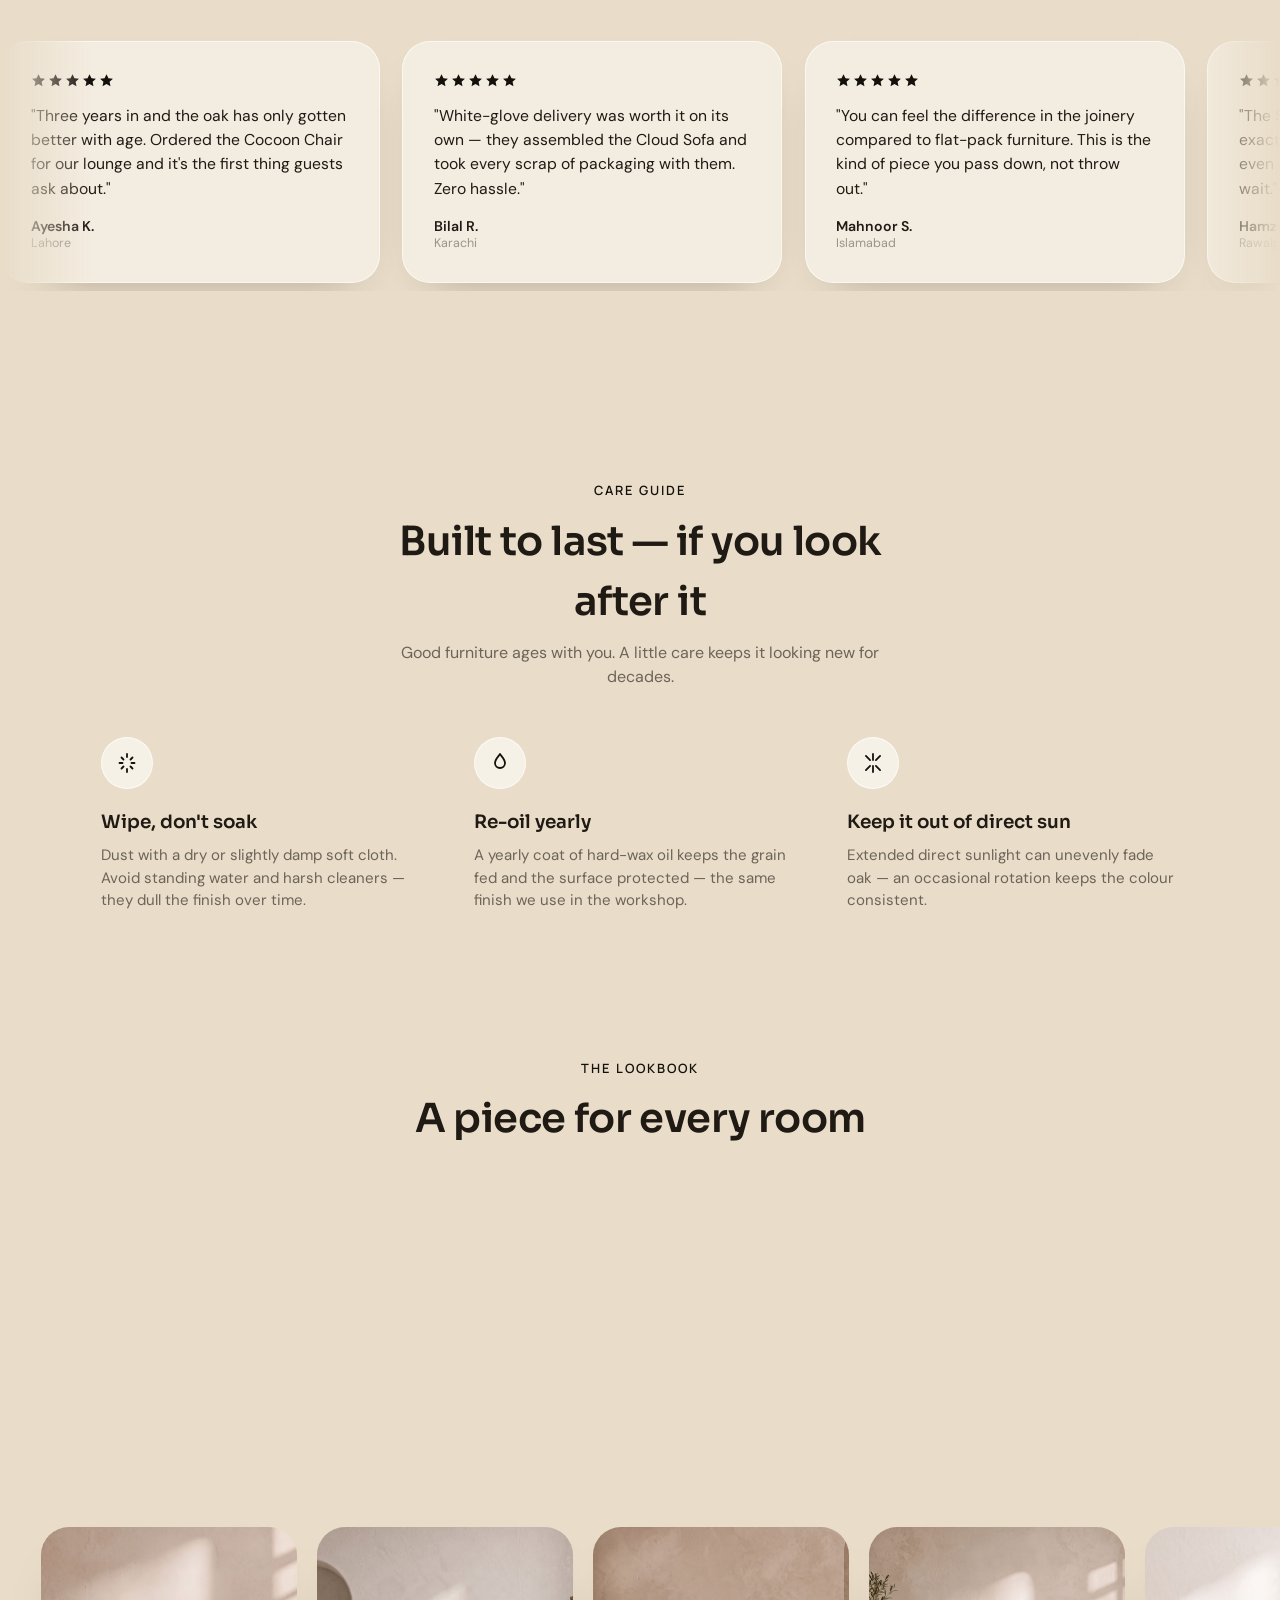
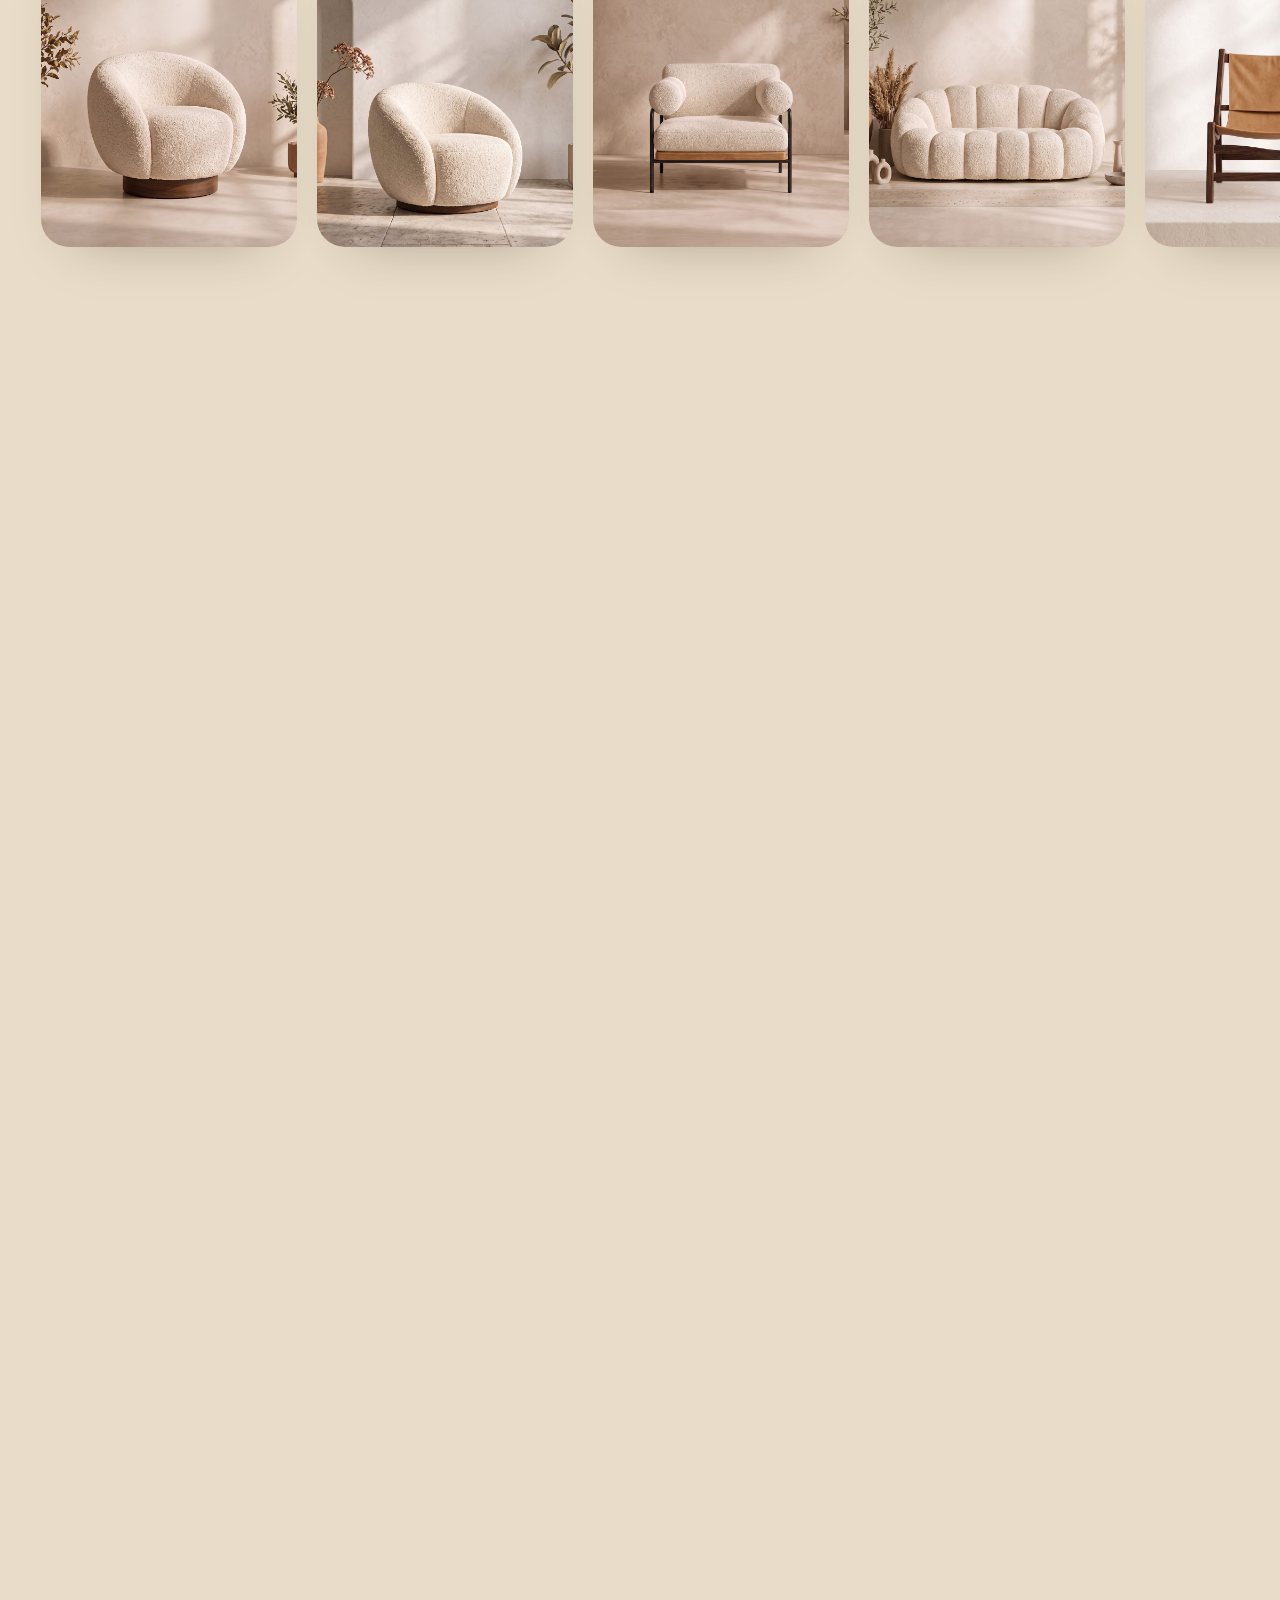
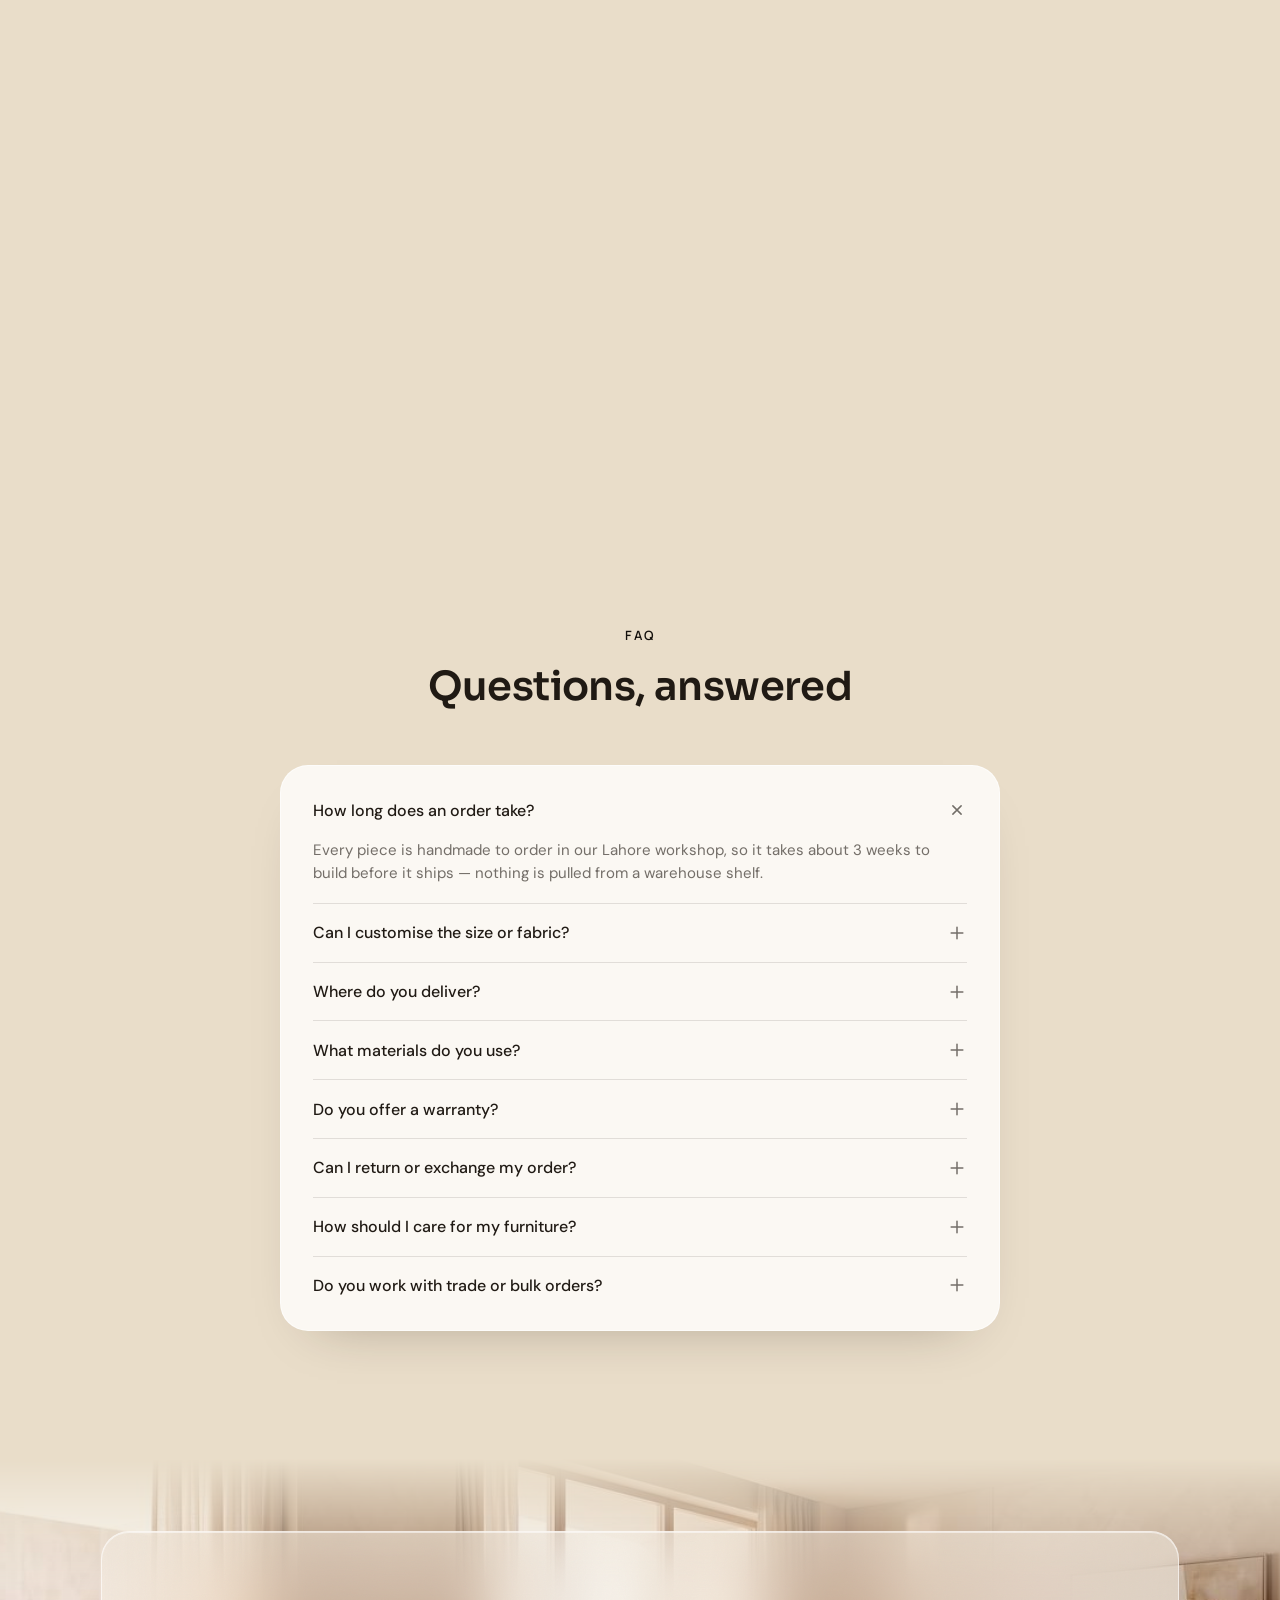
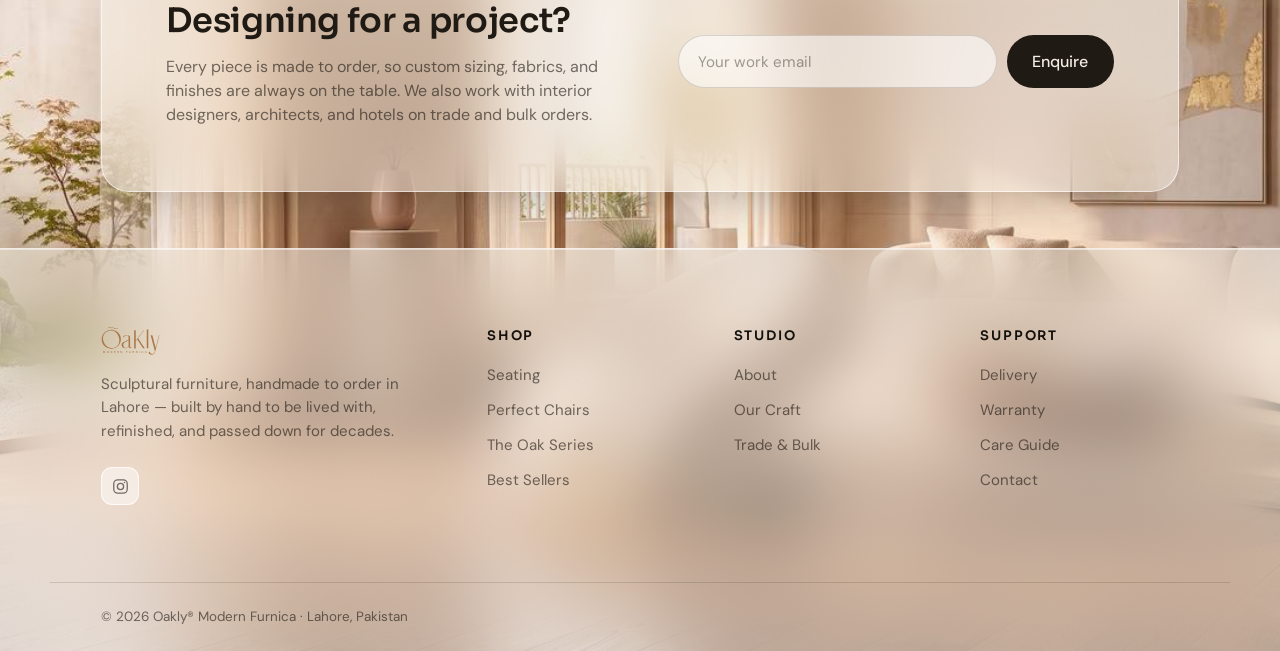
==== commit 04420a45: "Fix dead forms and dead footer links, add favicon/OG tags, fix curtain replay Addresses the two most" ====
--- a/index.html
+++ b/index.html
@@ -5,6 +5,15 @@
   <meta name="viewport" content="width=device-width, initial-scale=1.0" />
   <title>Oakly® — Modern Furnica</title>
   <meta name="description" content="Oakly® — Modern Furnica. One home, one story. Furniture crafted for everyday living." />
+  <link rel="icon" type="image/svg+xml" href="logo.svg" />
+  <meta property="og:type" content="website" />
+  <meta property="og:title" content="Oakly® — Modern Furnica" />
+  <meta property="og:description" content="Sculptural furniture, handmade to order in Lahore — built to be lived with, refinished, and passed down for decades." />
+  <meta property="og:image" content="assets/hero-bg.jpg" />
+  <meta name="twitter:card" content="summary_large_image" />
+  <meta name="twitter:title" content="Oakly® — Modern Furnica" />
+  <meta name="twitter:description" content="Sculptural furniture, handmade to order in Lahore — built to be lived with, refinished, and passed down for decades." />
+  <meta name="twitter:image" content="assets/hero-bg.jpg" />
   <link rel="preload" href="assets/fonts/DMSans-Variable.woff2" as="font" type="font/woff2" crossorigin />
   <link rel="stylesheet" href="fonts.css" />
   <link rel="stylesheet" href="styles.css" />
@@ -558,7 +567,7 @@
     </section>
 
     <!-- ===== FAQ ===== -->
-    <section class="section section--tight">
+    <section class="section section--tight" id="faq">
       <div class="wrap">
         <div class="section-head--center reveal">
           <span class="eyebrow">FAQ</span>
@@ -634,12 +643,6 @@
           <div class="site-footer__social">
             <a href="https://www.instagram.com/oakly_furnica/" target="_blank" rel="noopener" aria-label="Instagram">
               <svg viewBox="0 0 24 24" fill="none" stroke="currentColor" stroke-width="1.8" stroke-linecap="round" stroke-linejoin="round"><rect x="2.5" y="2.5" width="19" height="19" rx="5.5"/><circle cx="12" cy="12" r="4.4"/><circle cx="17.6" cy="6.4" r="1.1" fill="currentColor" stroke="none"/></svg>
-            </a>
-            <a href="#" aria-label="X">
-              <svg viewBox="0 0 24 24" fill="currentColor"><path d="M18.244 2.25h3.308l-7.227 8.26 8.502 11.24h-6.66l-5.214-6.817L4.99 21.75H1.68l7.73-8.835L1.254 2.25H8.08l4.713 6.231 5.45-6.231Zm-1.161 17.52h1.833L7.084 4.126H5.117L17.083 19.77Z"/></svg>
-            </a>
-            <a href="#" aria-label="Pinterest">
-              <svg viewBox="0 0 24 24" fill="currentColor"><path d="M12 2C6.48 2 2 6.48 2 12c0 4.08 2.44 7.58 5.94 9.13-.08-.78-.16-1.97.03-2.82.17-.74 1.1-4.68 1.1-4.68s-.28-.56-.28-1.39c0-1.3.76-2.28 1.7-2.28.8 0 1.19.6 1.19 1.32 0 .8-.51 2-.78 3.12-.22.93.47 1.69 1.38 1.69 1.66 0 2.94-1.75 2.94-4.28 0-2.24-1.61-3.8-3.9-3.8-2.66 0-4.22 2-4.22 4.06 0 .8.31 1.66.7 2.13.08.09.09.17.06.27l-.26 1.06c-.04.17-.14.21-.32.13-1.2-.56-1.94-2.3-1.94-3.7 0-3.02 2.19-5.79 6.32-5.79 3.32 0 5.9 2.36 5.9 5.52 0 3.3-2.08 5.95-4.96 5.95-.97 0-1.88-.5-2.19-1.1l-.6 2.27c-.21.83-.8 1.87-1.19 2.5.9.28 1.84.43 2.83.43 5.52 0 10-4.48 10-10S17.52 2 12 2Z"/></svg>
             </a>
           </div>
         </div>
@@ -659,29 +662,23 @@
           <ul>
             <li><a href="index.html#about">About</a></li>
             <li><a href="index.html">Our Craft</a></li>
-            <li><a href="#">Trade &amp; Bulk</a></li>
-            <li><a href="#">Journal</a></li>
+            <li><a href="https://wa.me/923005926262?text=Hi%20Oakly!%20I'm%20enquiring%20about%20a%20trade%2Fbulk%20order." target="_blank" rel="noopener">Trade &amp; Bulk</a></li>
           </ul>
         </nav>
 
         <nav class="site-footer__col" aria-label="Support">
           <h4>Support</h4>
           <ul>
-            <li><a href="#">Delivery</a></li>
-            <li><a href="#">Warranty</a></li>
+            <li><a href="index.html#faq">Delivery</a></li>
+            <li><a href="index.html#faq">Warranty</a></li>
             <li><a href="index.html">Care Guide</a></li>
-            <li><a href="#">Contact</a></li>
+            <li><a href="https://wa.me/923005926262" target="_blank" rel="noopener">Contact</a></li>
           </ul>
         </nav>
       </div>
 
       <div class="wrap site-footer__bar">
         <span>© 2026 Oakly® Modern Furnica · Lahore, Pakistan</span>
-        <nav class="site-footer__legal" aria-label="Legal">
-          <a href="#">Privacy Policy</a>
-          <a href="#">Terms of Service</a>
-          <a href="#">Cookie Policy</a>
-        </nav>
       </div>
     </footer>
   </div>
--- a/styles.css
+++ b/styles.css
@@ -65,6 +65,10 @@
 }
 
 .is-loaded .curtain__panel--right { transition-delay: 0.1s; }
+
+/* Skip the curtain reveal on repeat visits within the same tab session —
+   already played once, no need to make returning-to-home feel slow. */
+.no-curtain .curtain { display: none; }
 
 /* ============================================================
    Hero shell
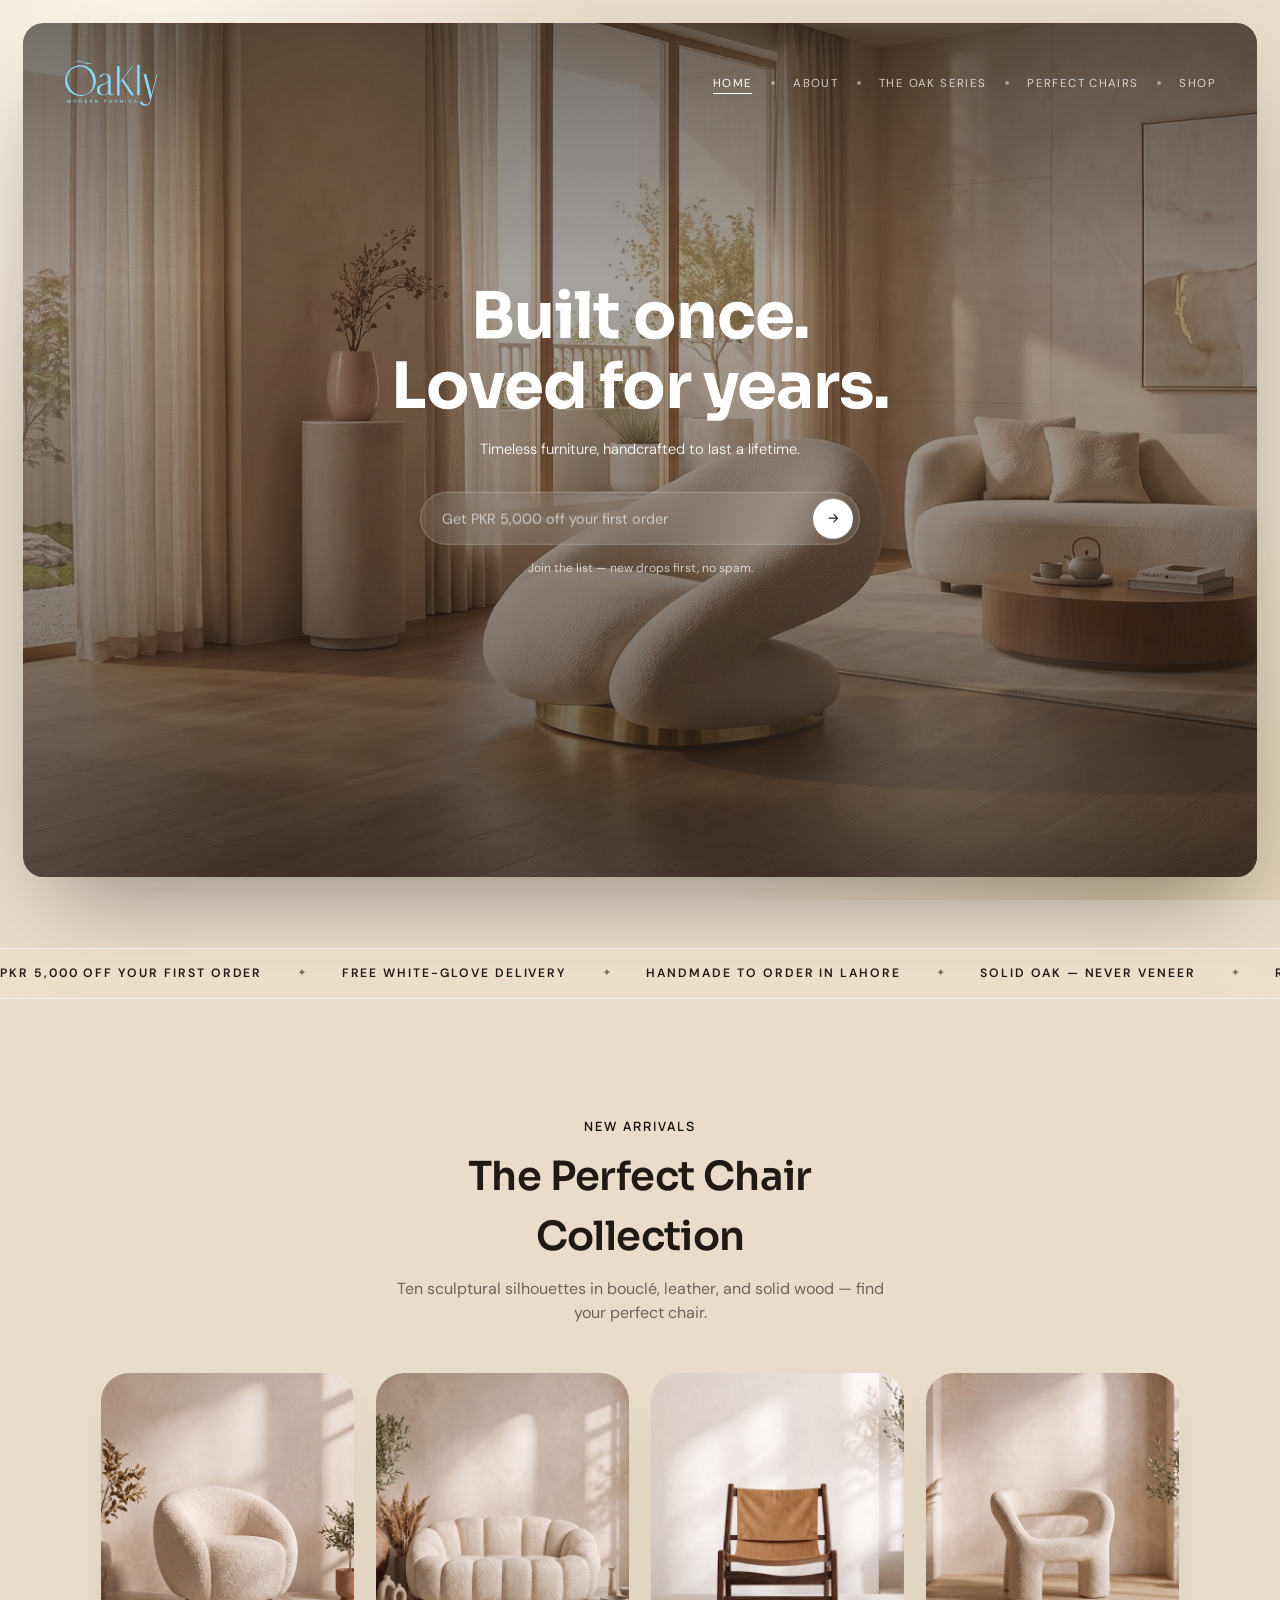
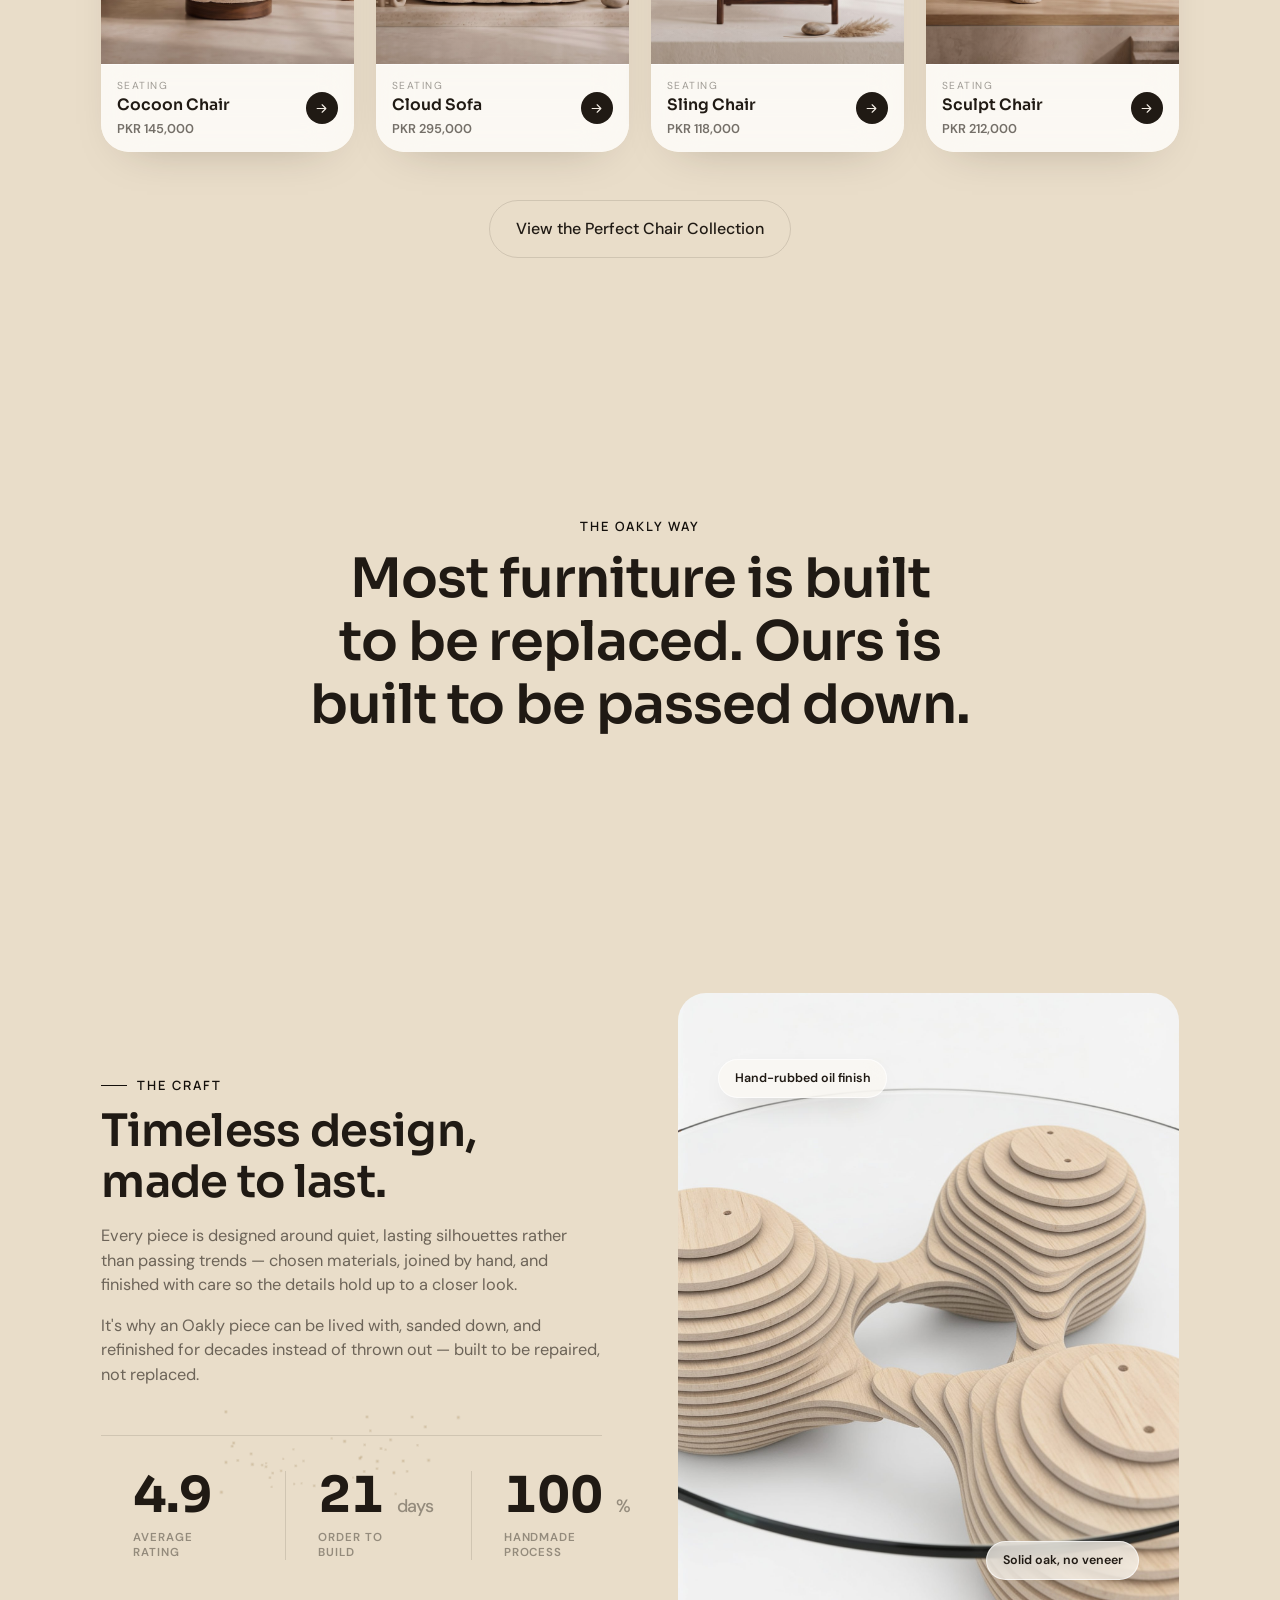
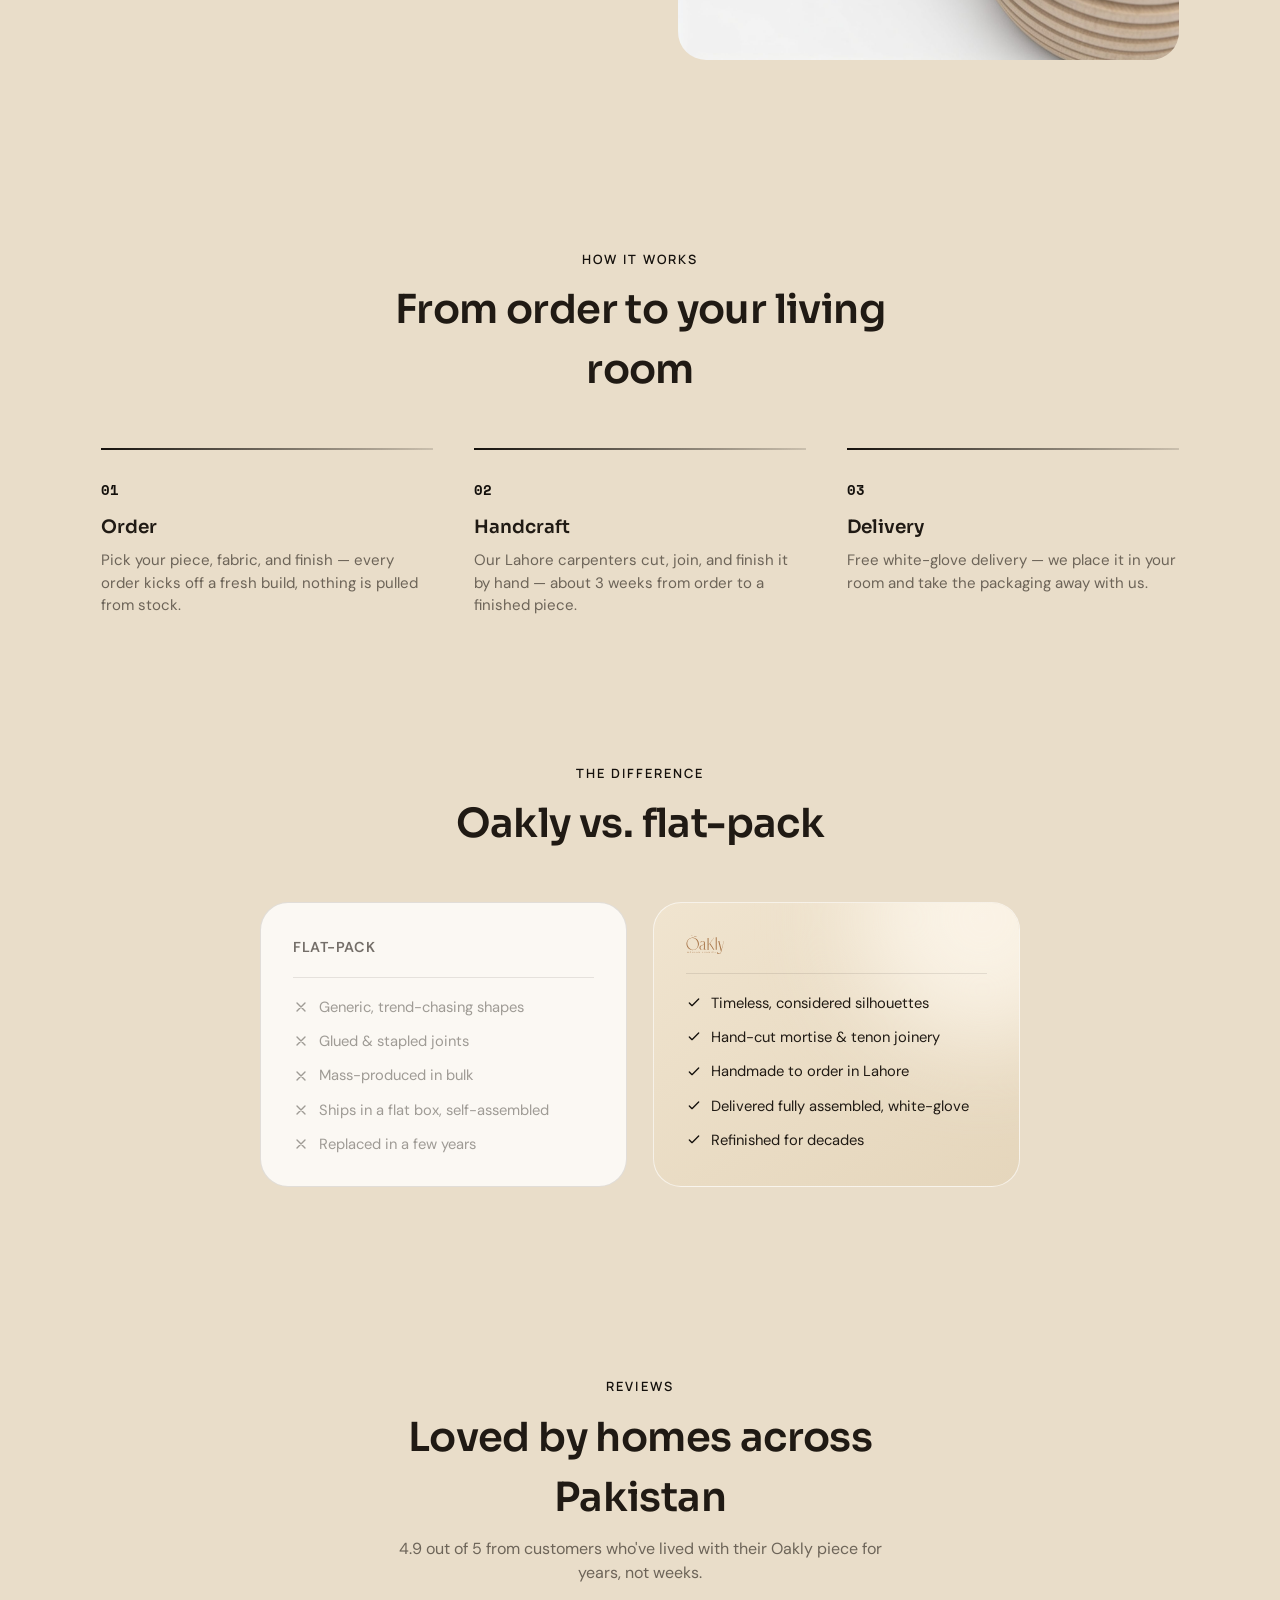
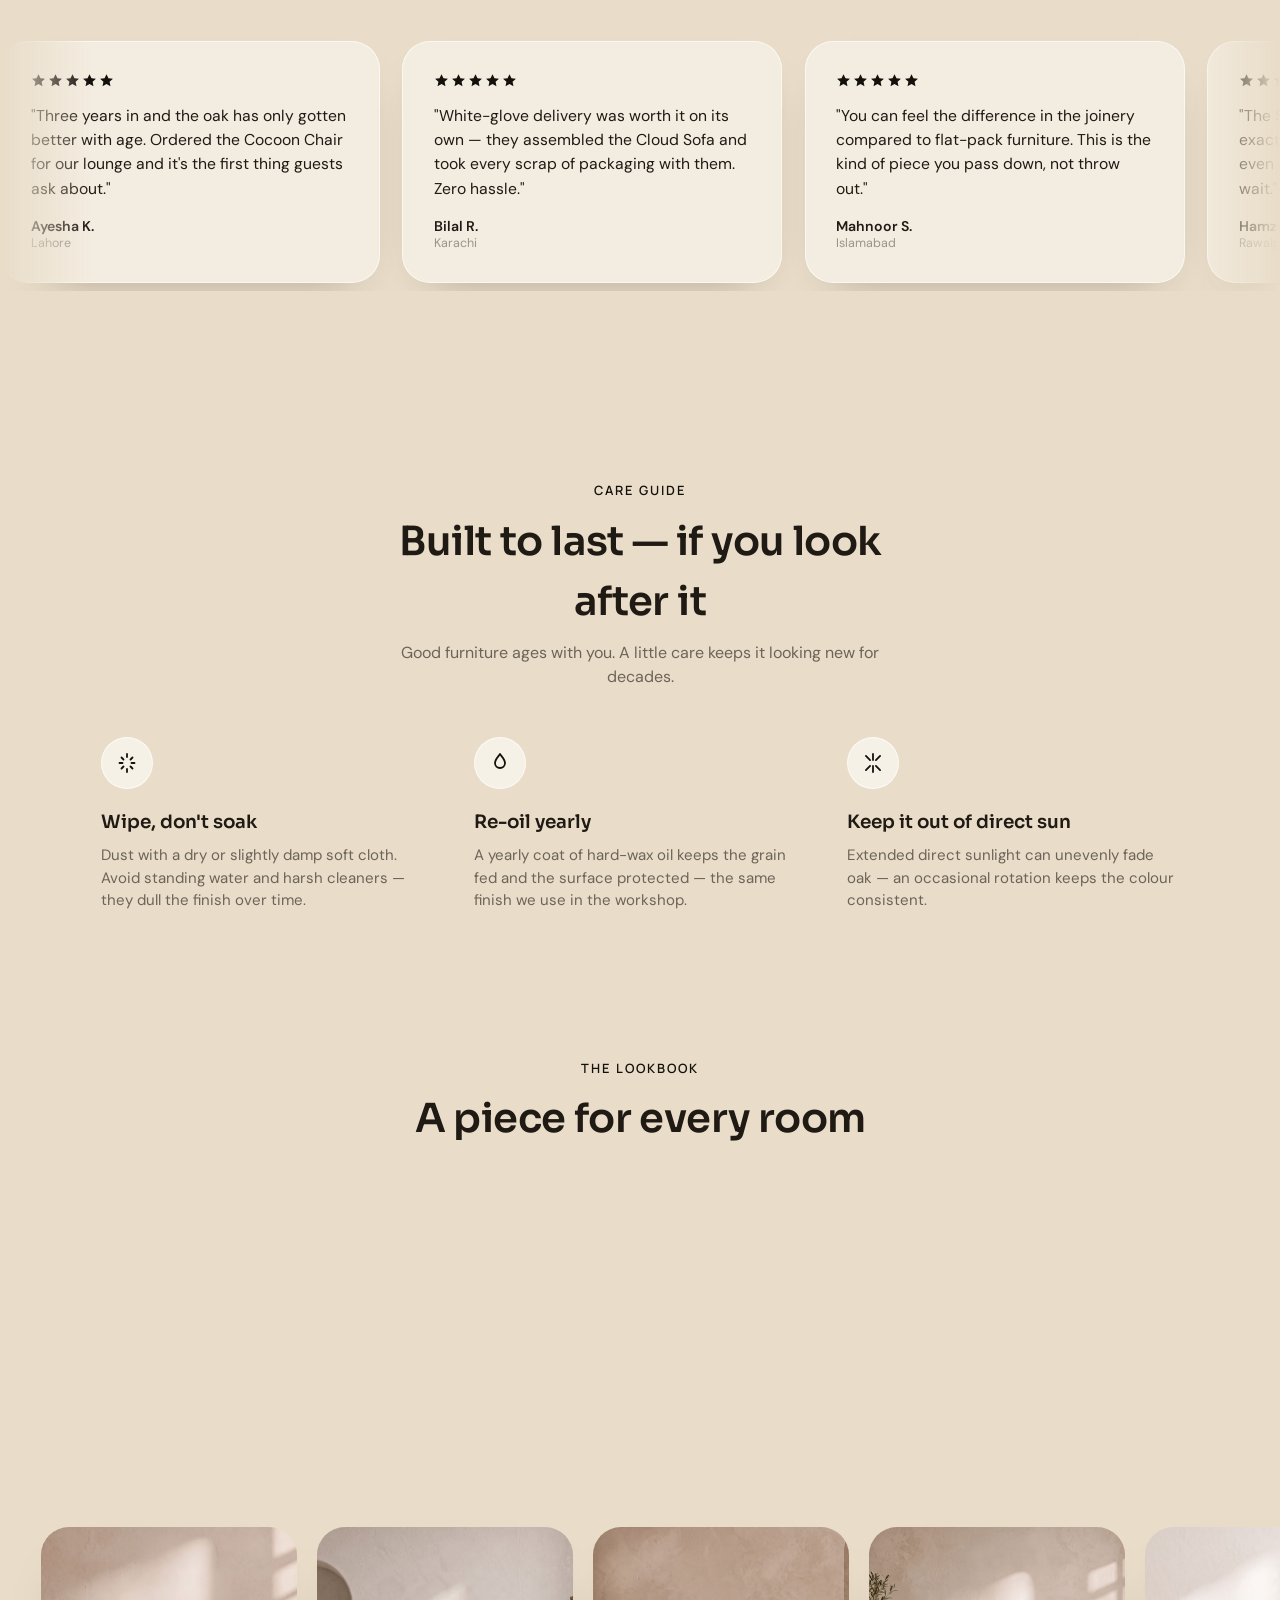
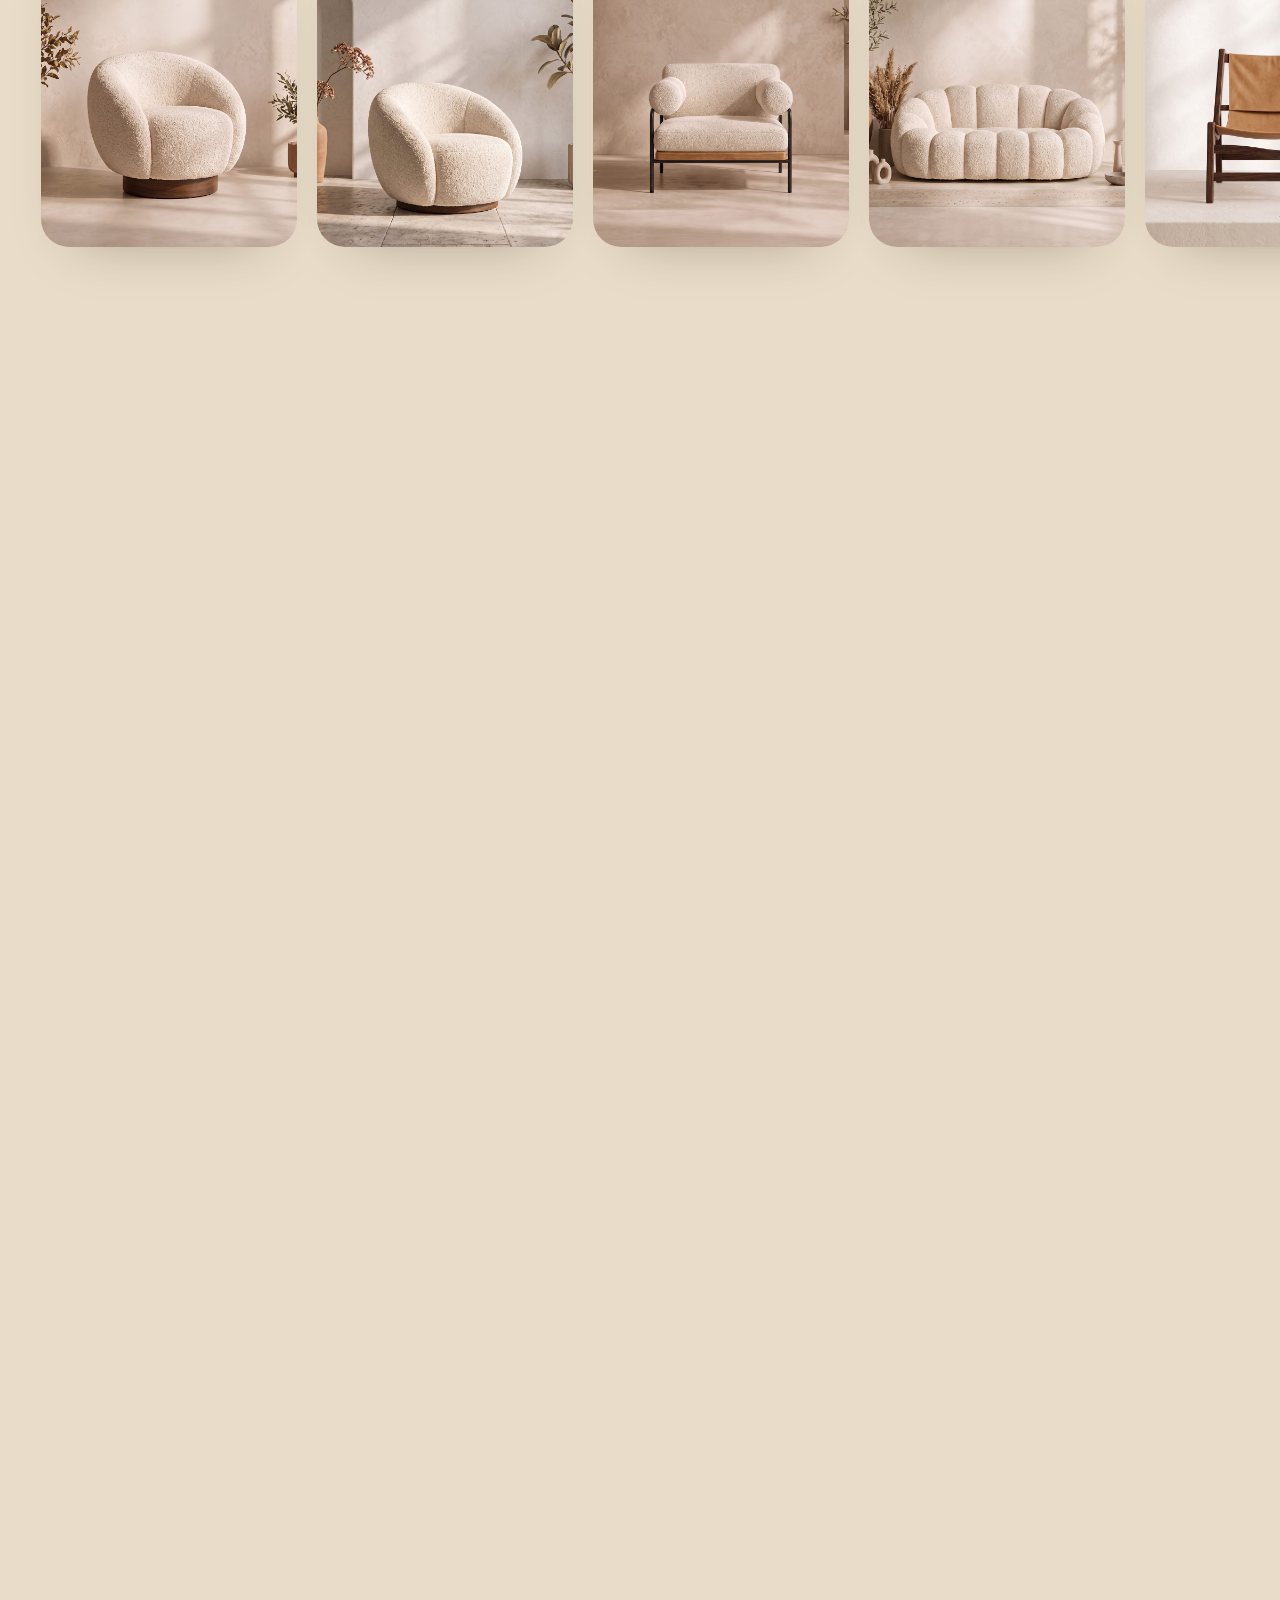
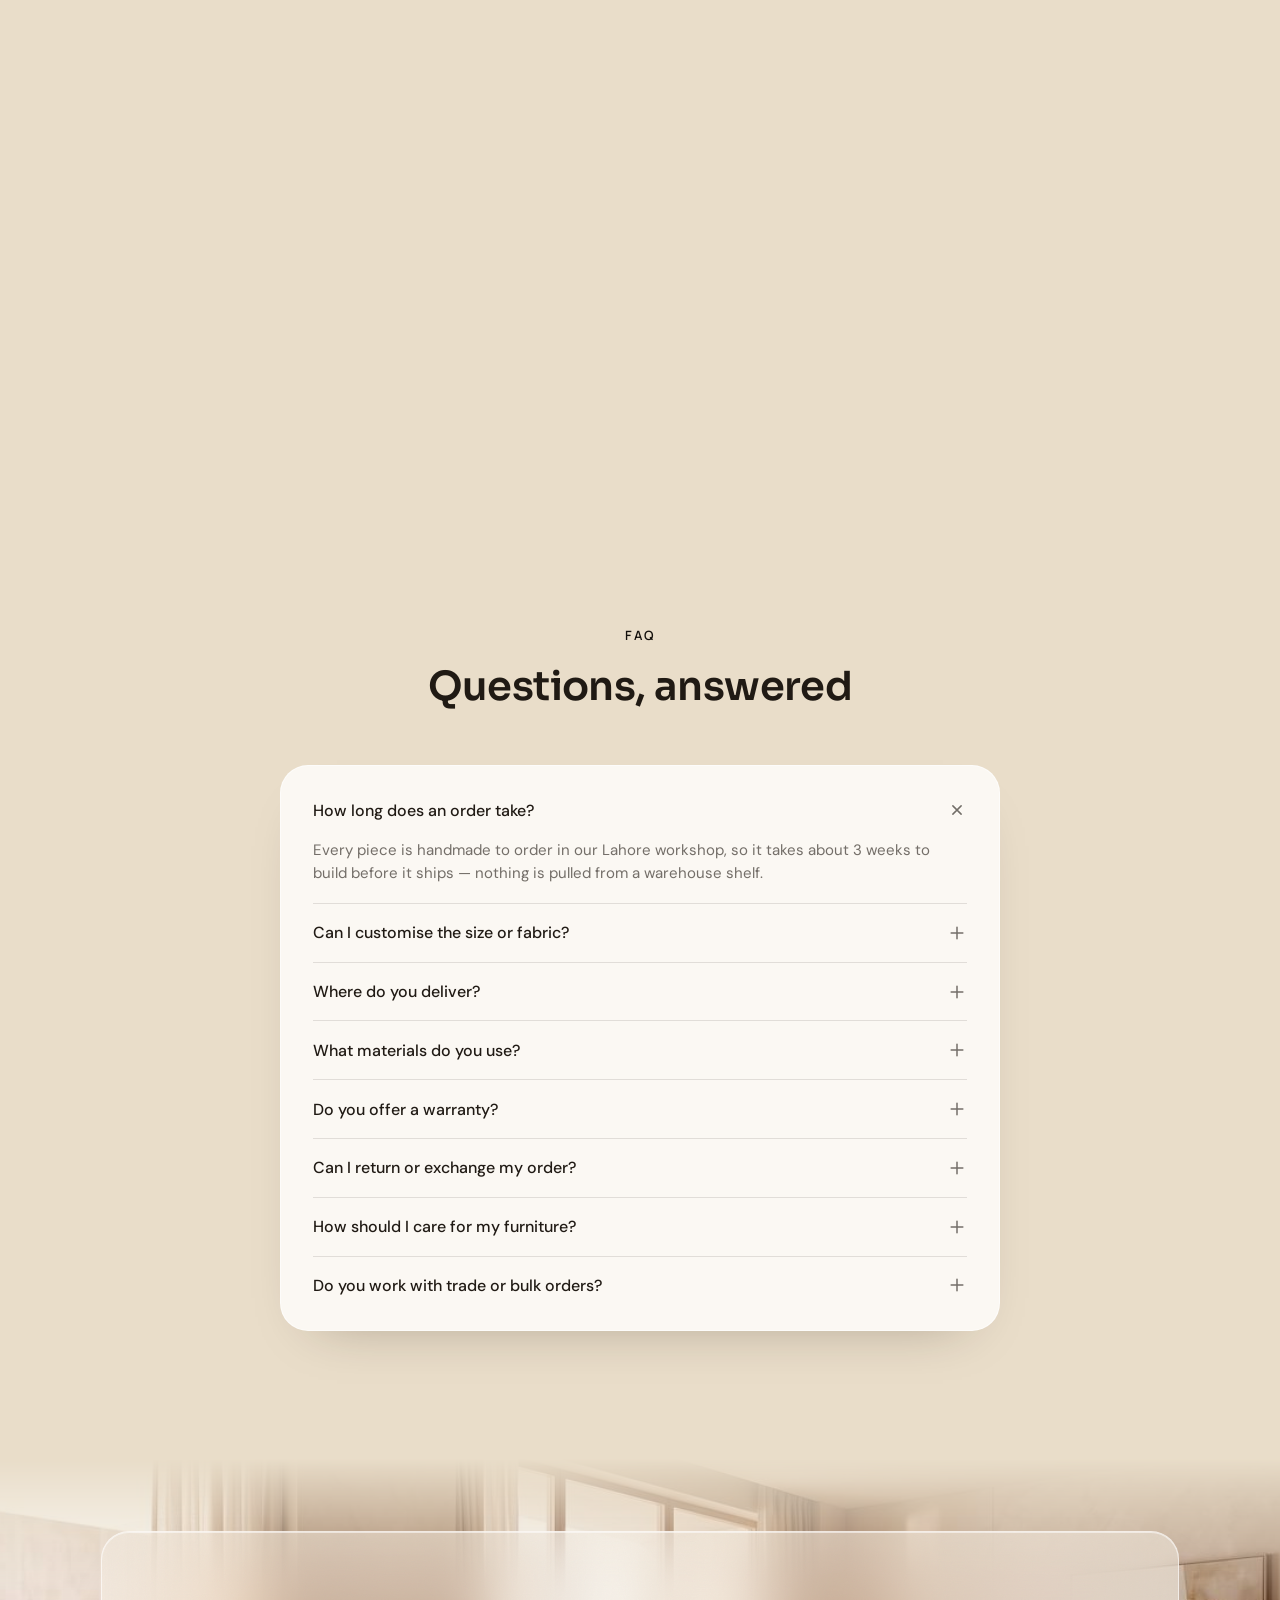
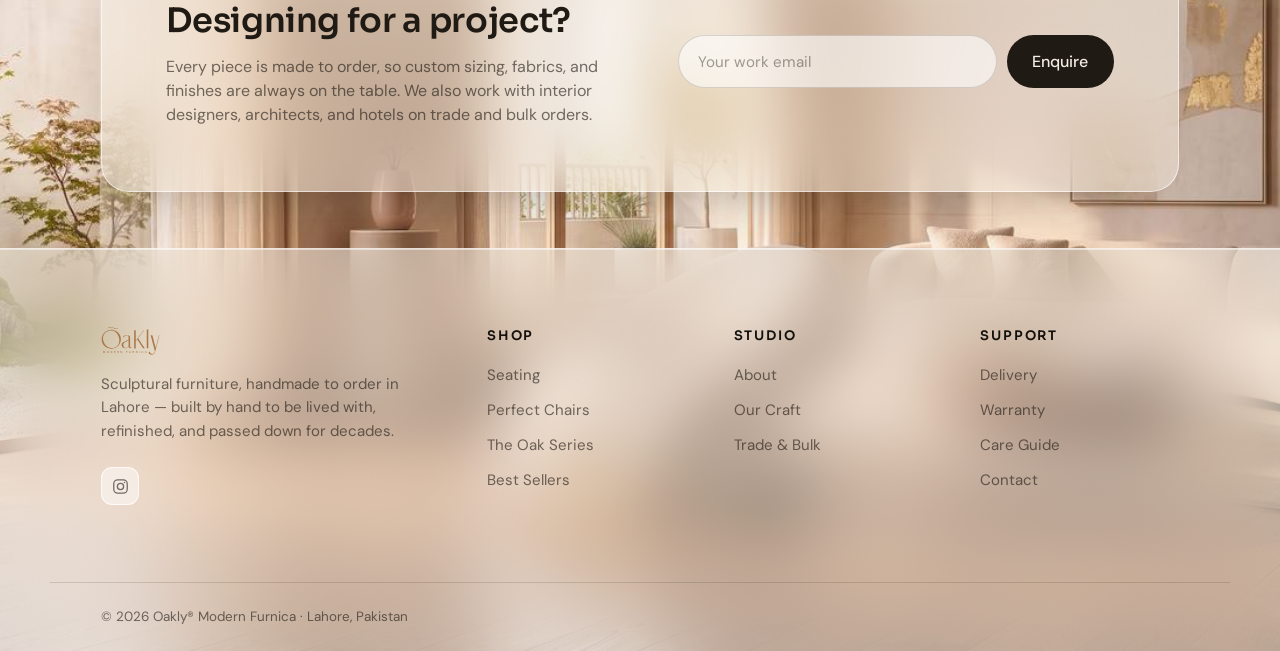
==== commit 255a94be: "Hero intro: gauge-needle ignition sweep, one-after-another power-on Redesign the hero's entrance cho" ====
--- a/index.html
+++ b/index.html
@@ -70,6 +70,10 @@
         </ul>
       </div>
     </nav>
+
+    <!-- Ignition sweep — a gauge-needle flourish that fires once, right
+         before the hero copy powers on in sequence -->
+    <div class="hero__sweep" aria-hidden="true"></div>
 
     <!-- Centered hero copy -->
     <div class="hero__content">
--- a/styles.css
+++ b/styles.css
@@ -15,6 +15,10 @@
 
   --ease-out:   cubic-bezier(0.22, 1, 0.36, 1);
   --ease-soft:  cubic-bezier(0.45, 0, 0.15, 1);
+  /* Mechanical settle — a slight overshoot-then-catch, like a gauge
+     needle swinging past its mark and easing back. Used only on the
+     hero's entrance transforms. */
+  --ease-snap:  cubic-bezier(0.3, 1.4, 0.5, 1);
 
   --font-sans:   "DM Sans", "General Sans", "Poppins", system-ui, -apple-system, sans-serif;
   --font-head:   "Sora", "DM Sans", "General Sans", sans-serif;
@@ -189,6 +193,66 @@
   90% { transform: translate(-3%, 2%); }
 }
 
+/* -- Ignition sweep -----------------------------------------------
+   A gauge needle sweeping through its full range once at start-up —
+   the "engine on" beat before the hero copy powers on one item at a
+   time, like a supercar's instrument cluster booting. */
+.hero__sweep {
+  position: absolute;
+  z-index: 4;
+  left: 50%;
+  top: 33%;
+  width: 3px;
+  height: clamp(90px, 15vw, 170px);
+  background: linear-gradient(to top, rgba(255, 208, 140, 0.95), rgba(255, 208, 140, 0.15) 65%, transparent);
+  border-radius: 3px;
+  transform-origin: bottom center;
+  transform: translateX(-50%) rotate(-64deg);
+  opacity: 0;
+  filter: drop-shadow(0 0 7px rgba(255, 190, 110, 0.85));
+  pointer-events: none;
+}
+
+/* Faint dial-face glow behind the needle's pivot, for a touch of
+   instrument-cluster read without drawing literal tick marks. */
+.hero__sweep::before {
+  content: "";
+  position: absolute;
+  left: 50%;
+  bottom: 0;
+  width: clamp(180px, 30vw, 340px);
+  height: clamp(180px, 30vw, 340px);
+  transform: translate(-50%, 50%);
+  border-radius: 50%;
+  background: radial-gradient(circle, rgba(255, 200, 130, 0.16) 0%, rgba(255, 200, 130, 0) 68%);
+  opacity: 0;
+}
+
+.is-loaded .hero__sweep {
+  animation: hero-sweep-needle 1.05s cubic-bezier(0.2, 0.85, 0.25, 1) 0.32s forwards;
+}
+.is-loaded .hero__sweep::before {
+  animation: hero-sweep-glow 1.05s ease-out 0.32s forwards;
+}
+
+@keyframes hero-sweep-needle {
+  0%   { opacity: 0;   transform: translateX(-50%) rotate(-64deg); }
+  10%  { opacity: 1; }
+  58%  { opacity: 1;   transform: translateX(-50%) rotate(64deg); }
+  76%  { opacity: 1;   transform: translateX(-50%) rotate(50deg); } /* mechanical settle-back */
+  100% { opacity: 0;   transform: translateX(-50%) rotate(52deg); }
+}
+
+@keyframes hero-sweep-glow {
+  0%, 8%   { opacity: 0; }
+  20%, 65% { opacity: 1; }
+  100%     { opacity: 0; }
+}
+
+@media (prefers-reduced-motion: reduce) {
+  .hero__sweep, .hero__sweep::before { display: none; }
+}
+
 /* ============================================================
    Navigation
    ============================================================ */
@@ -241,7 +305,7 @@
 }
 
 .is-loaded .nav__brand {
-  transition: opacity 0.9s var(--ease-out) 0.55s, transform 0.9s var(--ease-out) 0.55s;
+  transition: opacity 0.7s var(--ease-out) 0.4s, transform 0.7s var(--ease-snap) 0.4s;
   opacity: 1;
   transform: translateY(0);
 }
@@ -337,8 +401,8 @@
 
 .is-loaded .nav__item {
   transition:
-    opacity 0.7s var(--ease-out) calc(0.72s + var(--i) * 0.09s),
-    transform 0.7s var(--ease-out) calc(0.72s + var(--i) * 0.09s);
+    opacity 0.6s var(--ease-out) calc(0.52s + var(--i) * 0.07s),
+    transform 0.6s var(--ease-snap) calc(0.52s + var(--i) * 0.07s);
   opacity: 1;
   transform: translateY(0);
 }
@@ -377,7 +441,7 @@
 }
 
 .is-loaded .hero__social {
-  transition: opacity 0.8s var(--ease-out) 0.5s, transform 0.8s var(--ease-out) 0.5s;
+  transition: opacity 0.7s var(--ease-out) 1.72s, transform 0.7s var(--ease-snap) 1.72s;
   opacity: 1;
   transform: translateY(0);
 }
@@ -436,14 +500,14 @@
 }
 
 .is-loaded .hero__title-line {
-  transition: transform 1s var(--ease-out) var(--d, 0.7s), filter 1s var(--ease-out) var(--d, 0.7s), opacity 0.8s var(--ease-out) var(--d, 0.7s);
+  transition: transform 0.85s var(--ease-snap) var(--d, 1.3s), filter 0.7s var(--ease-out) var(--d, 1.3s), opacity 0.6s var(--ease-out) var(--d, 1.3s);
   transform: translateY(0);
   filter: blur(0);
   opacity: 1;
 }
 
-.hero__title-line:nth-child(1) { --d: 0.7s; }
-.hero__title-line:nth-child(2) { --d: 0.85s; }
+.hero__title-line:nth-child(1) { --d: 1.3s; }
+.hero__title-line:nth-child(2) { --d: 1.42s; }
 
 .hero__sub {
   margin-top: 1.1rem;
@@ -457,7 +521,7 @@
 }
 
 .is-loaded .hero__sub {
-  transition: opacity 0.9s var(--ease-out) 1.1s, transform 0.9s var(--ease-out) 1.1s;
+  transition: opacity 0.7s var(--ease-out) 1.56s, transform 0.7s var(--ease-snap) 1.56s;
   opacity: 1;
   transform: translateY(0);
 }
@@ -486,7 +550,7 @@
 
 .is-loaded .hero__capture {
   transition:
-    opacity 0.9s var(--ease-out) 1.35s, transform 0.9s var(--ease-out) 1.35s,
+    opacity 0.7s var(--ease-out) 1.9s, transform 0.7s var(--ease-snap) 1.9s,
     border-color 0.4s var(--ease-out), box-shadow 0.4s var(--ease-out);
   opacity: 1;
   transform: translateY(0);
@@ -563,7 +627,7 @@
 }
 
 .is-loaded .hero__capture-note {
-  transition: opacity 0.9s var(--ease-out) 1.55s, transform 0.9s var(--ease-out) 1.55s;
+  transition: opacity 0.7s var(--ease-out) 2.06s, transform 0.7s var(--ease-out) 2.06s;
   opacity: 0.7;
   transform: translateY(0);
 }
@@ -585,7 +649,7 @@
 }
 
 .is-loaded .hero__reviews {
-  transition: opacity 1s var(--ease-out) 1.8s, transform 1s var(--ease-out) 1.8s;
+  transition: opacity 0.9s var(--ease-out) 2.2s, transform 0.9s var(--ease-out) 2.2s;
   opacity: 1;
   transform: translateY(0);
 }
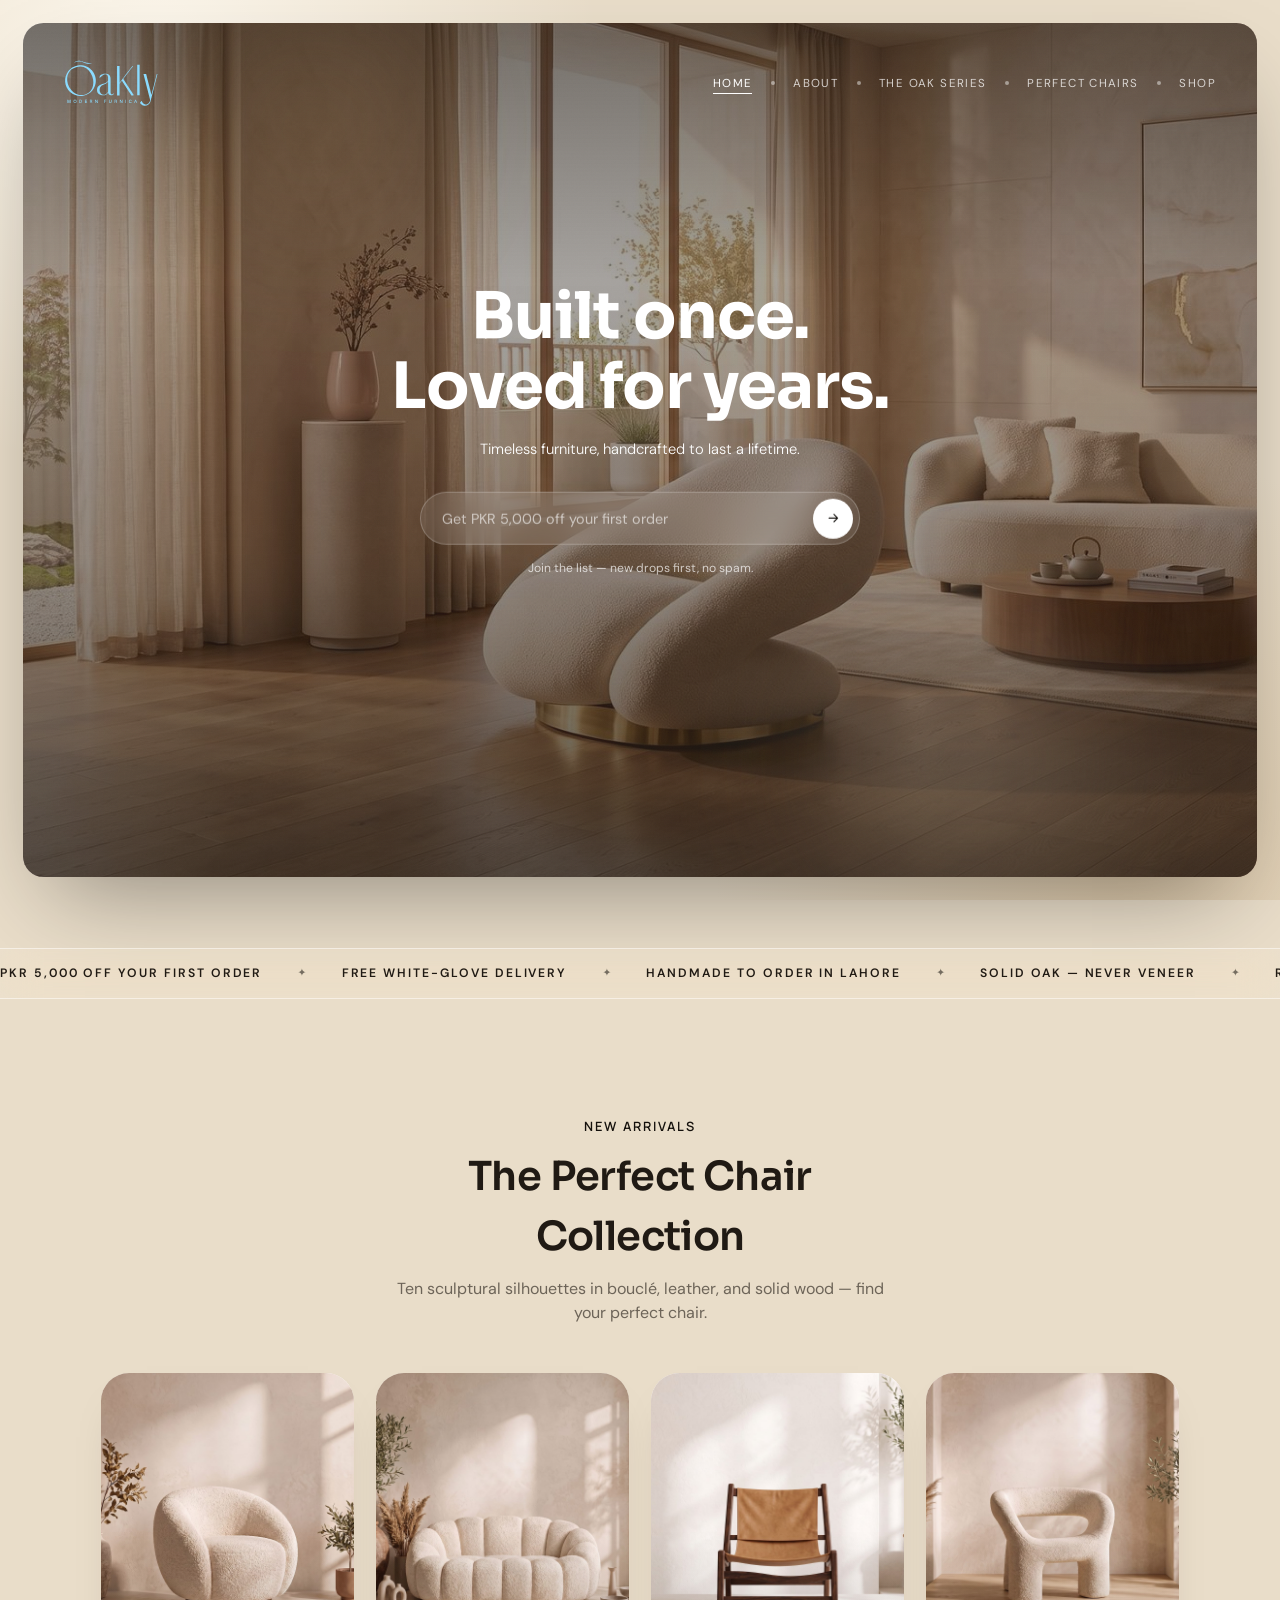
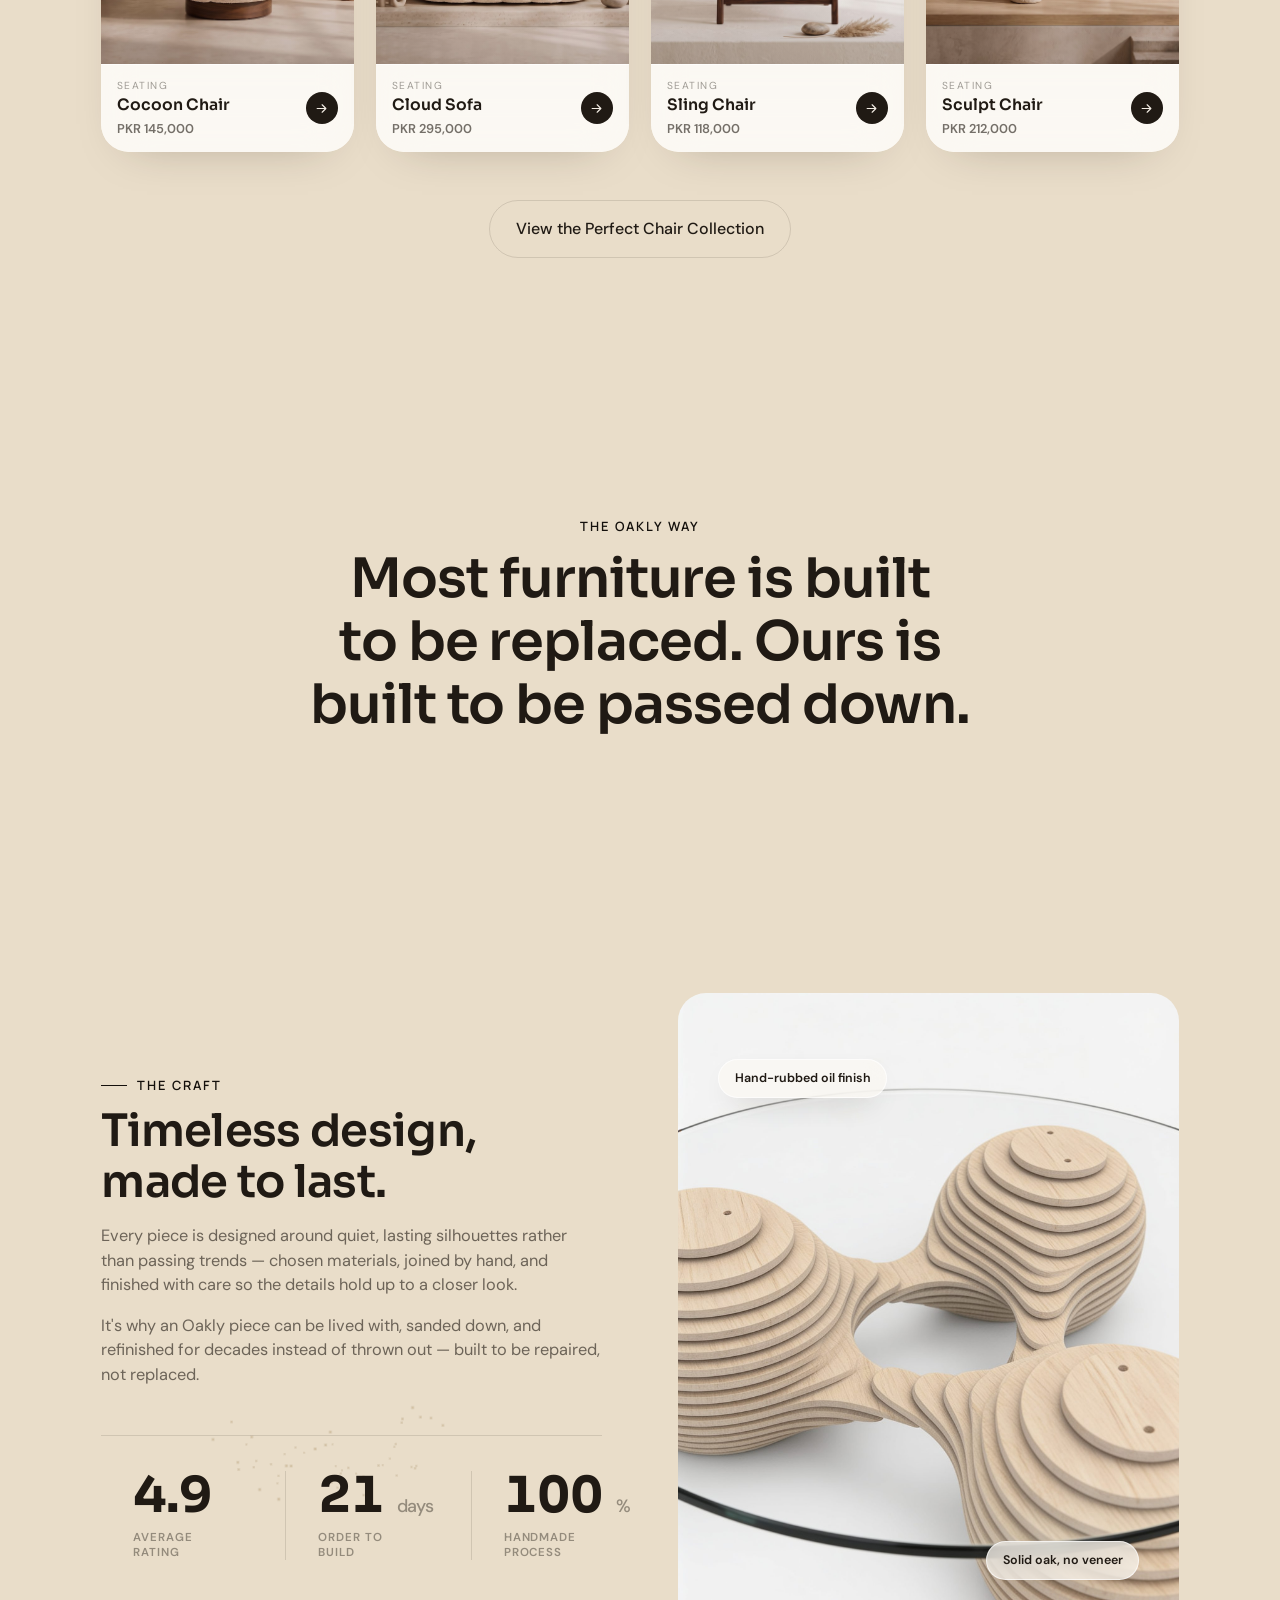
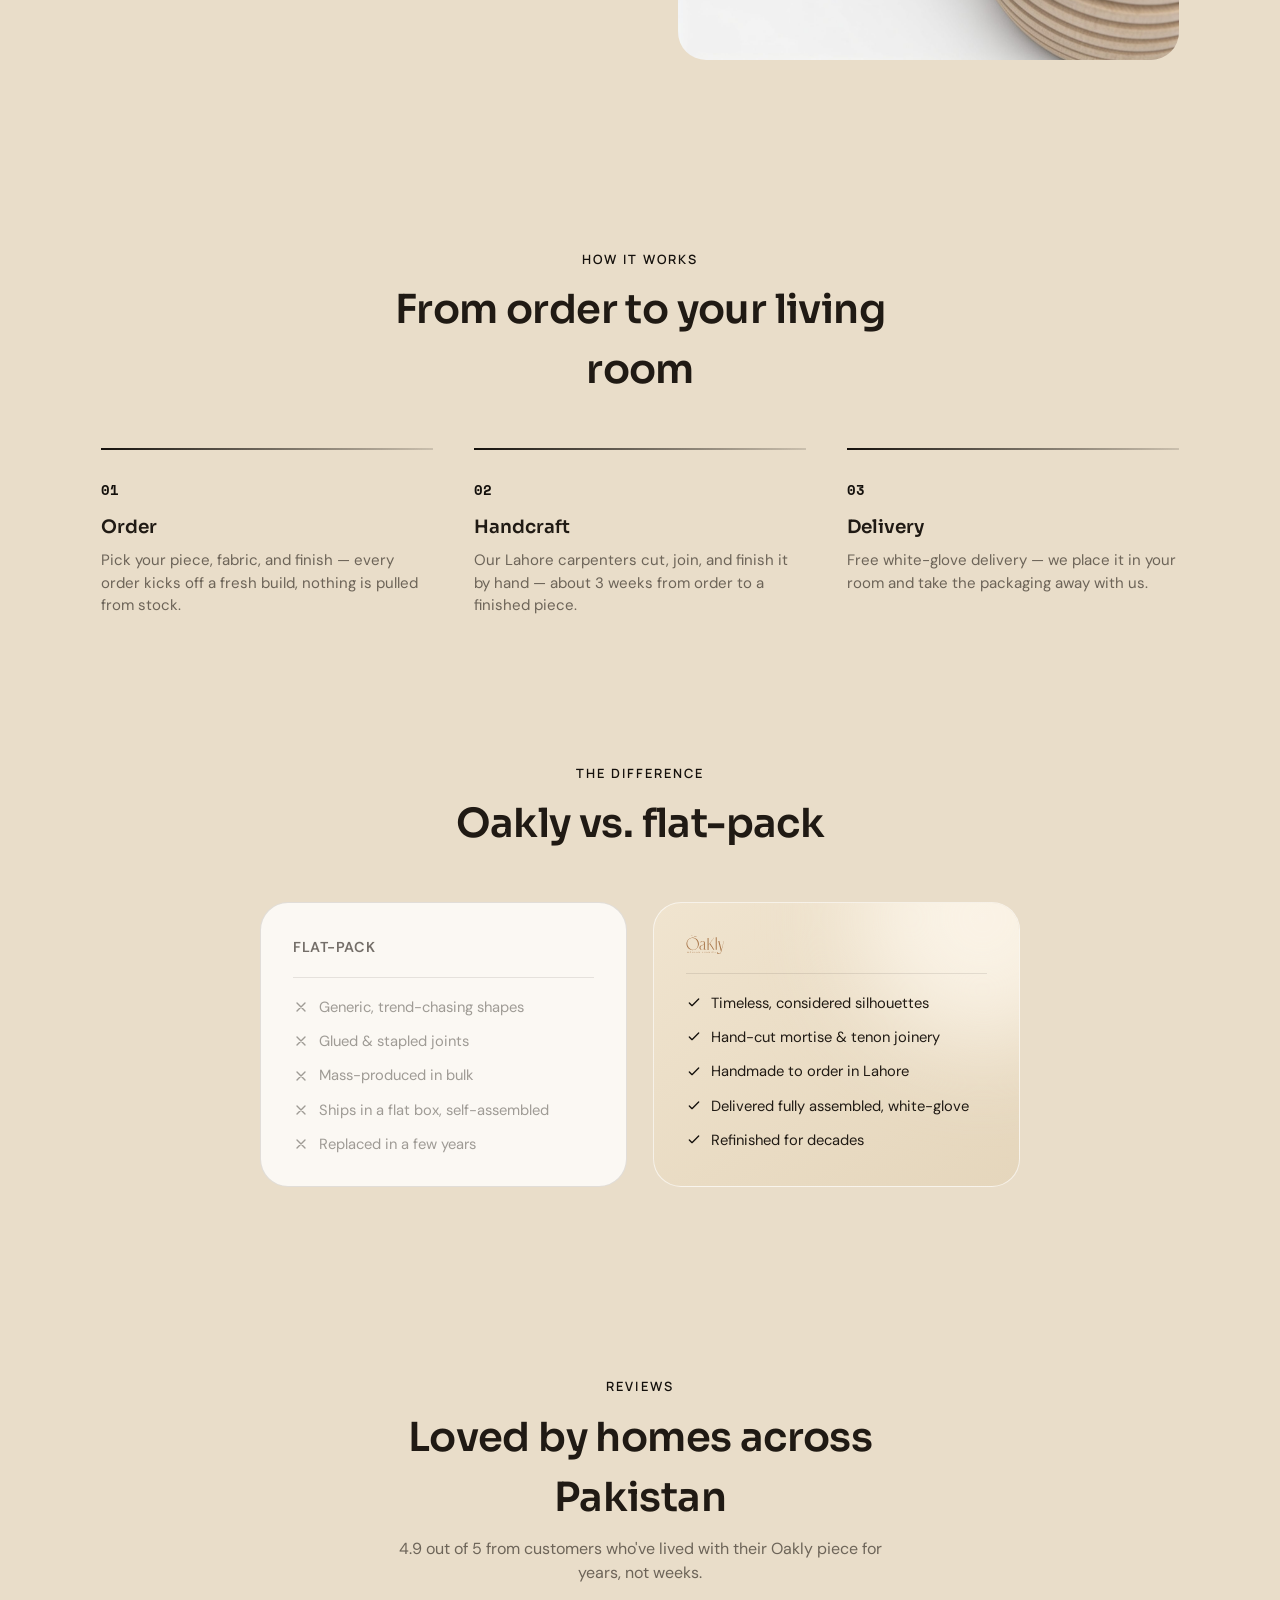
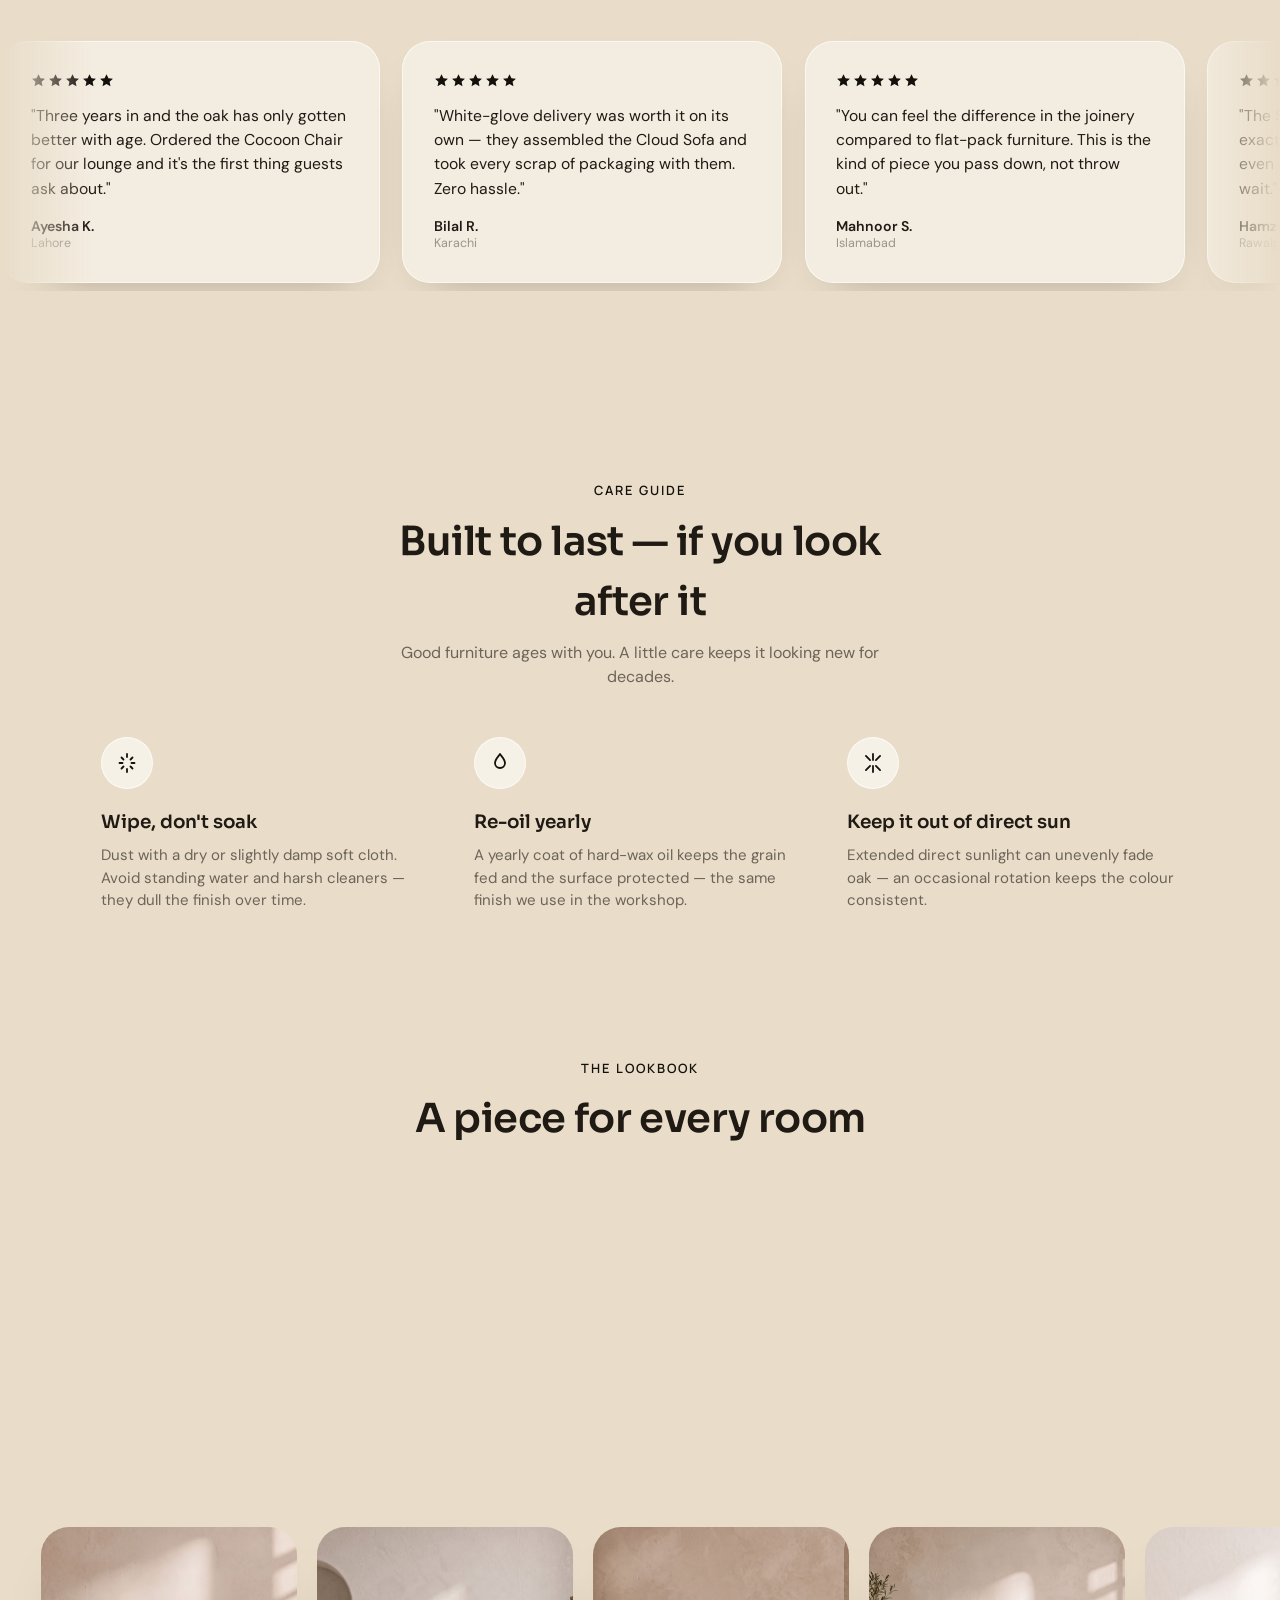
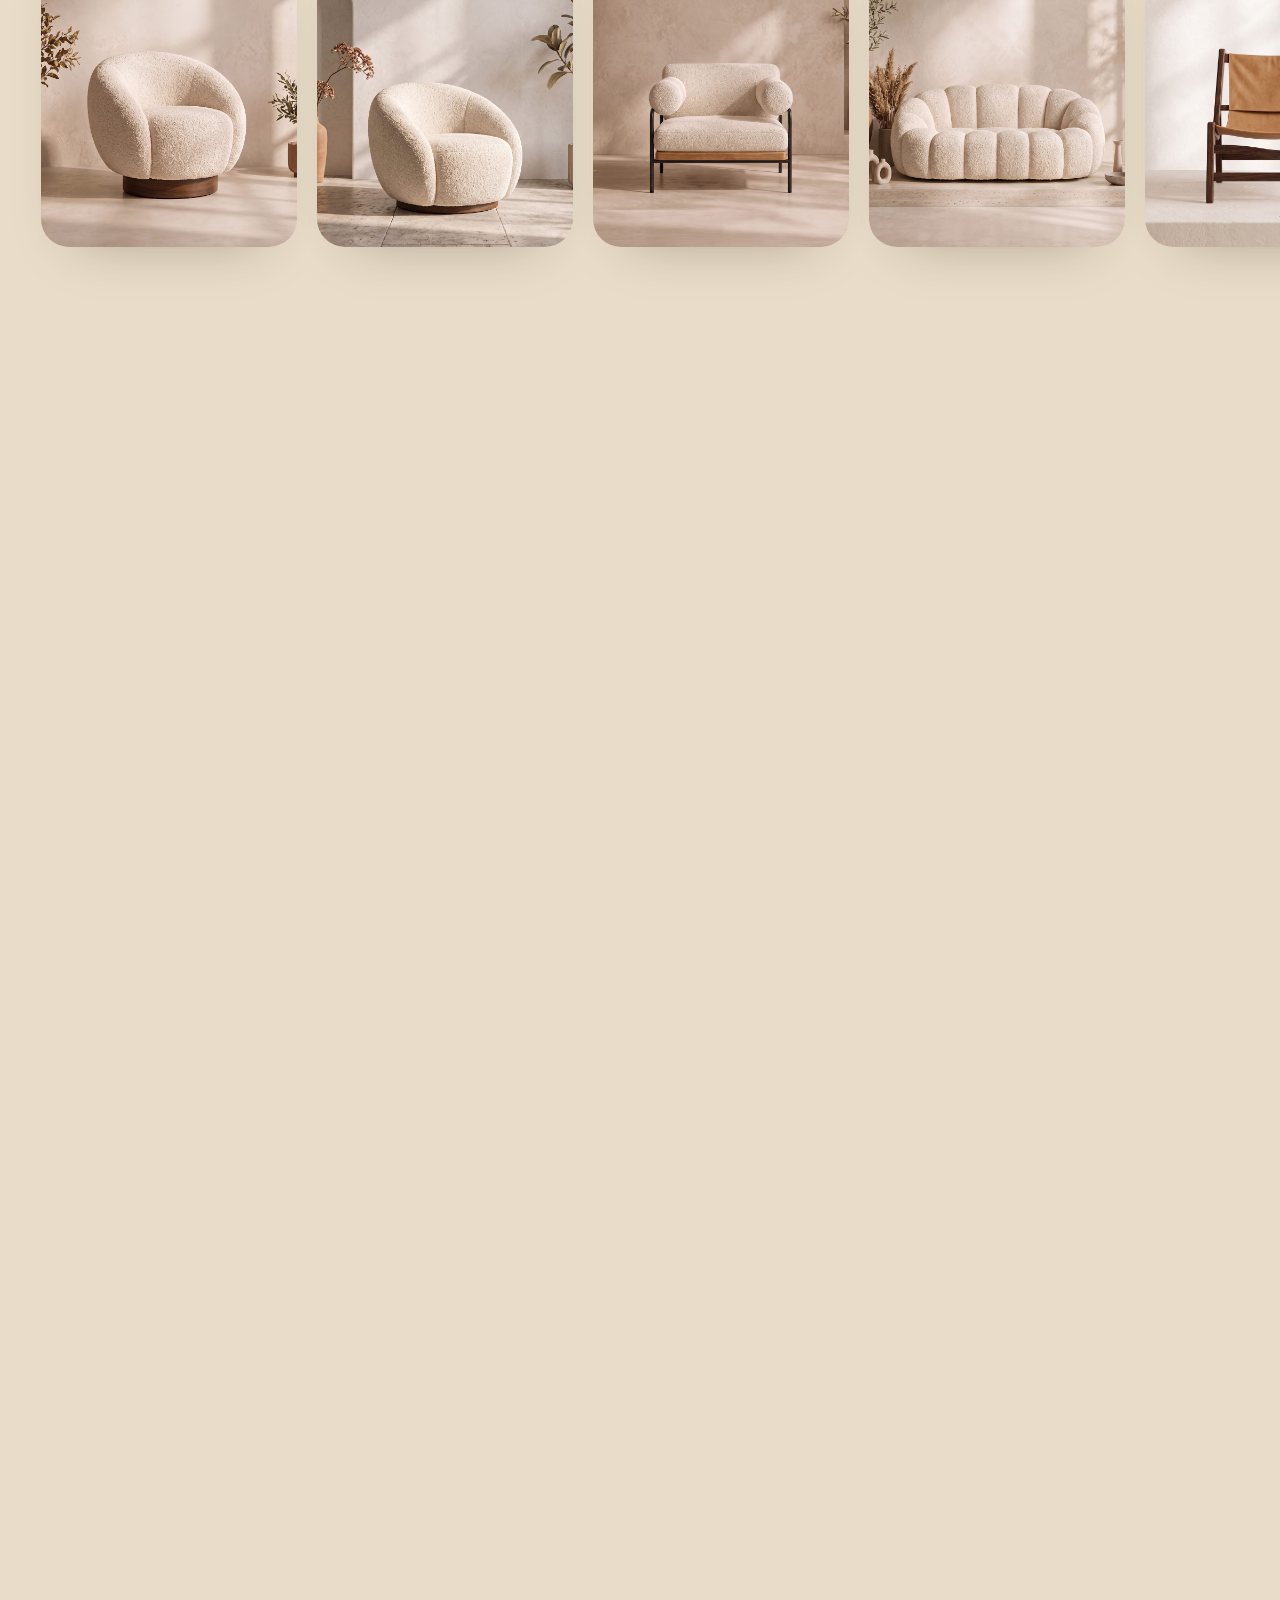
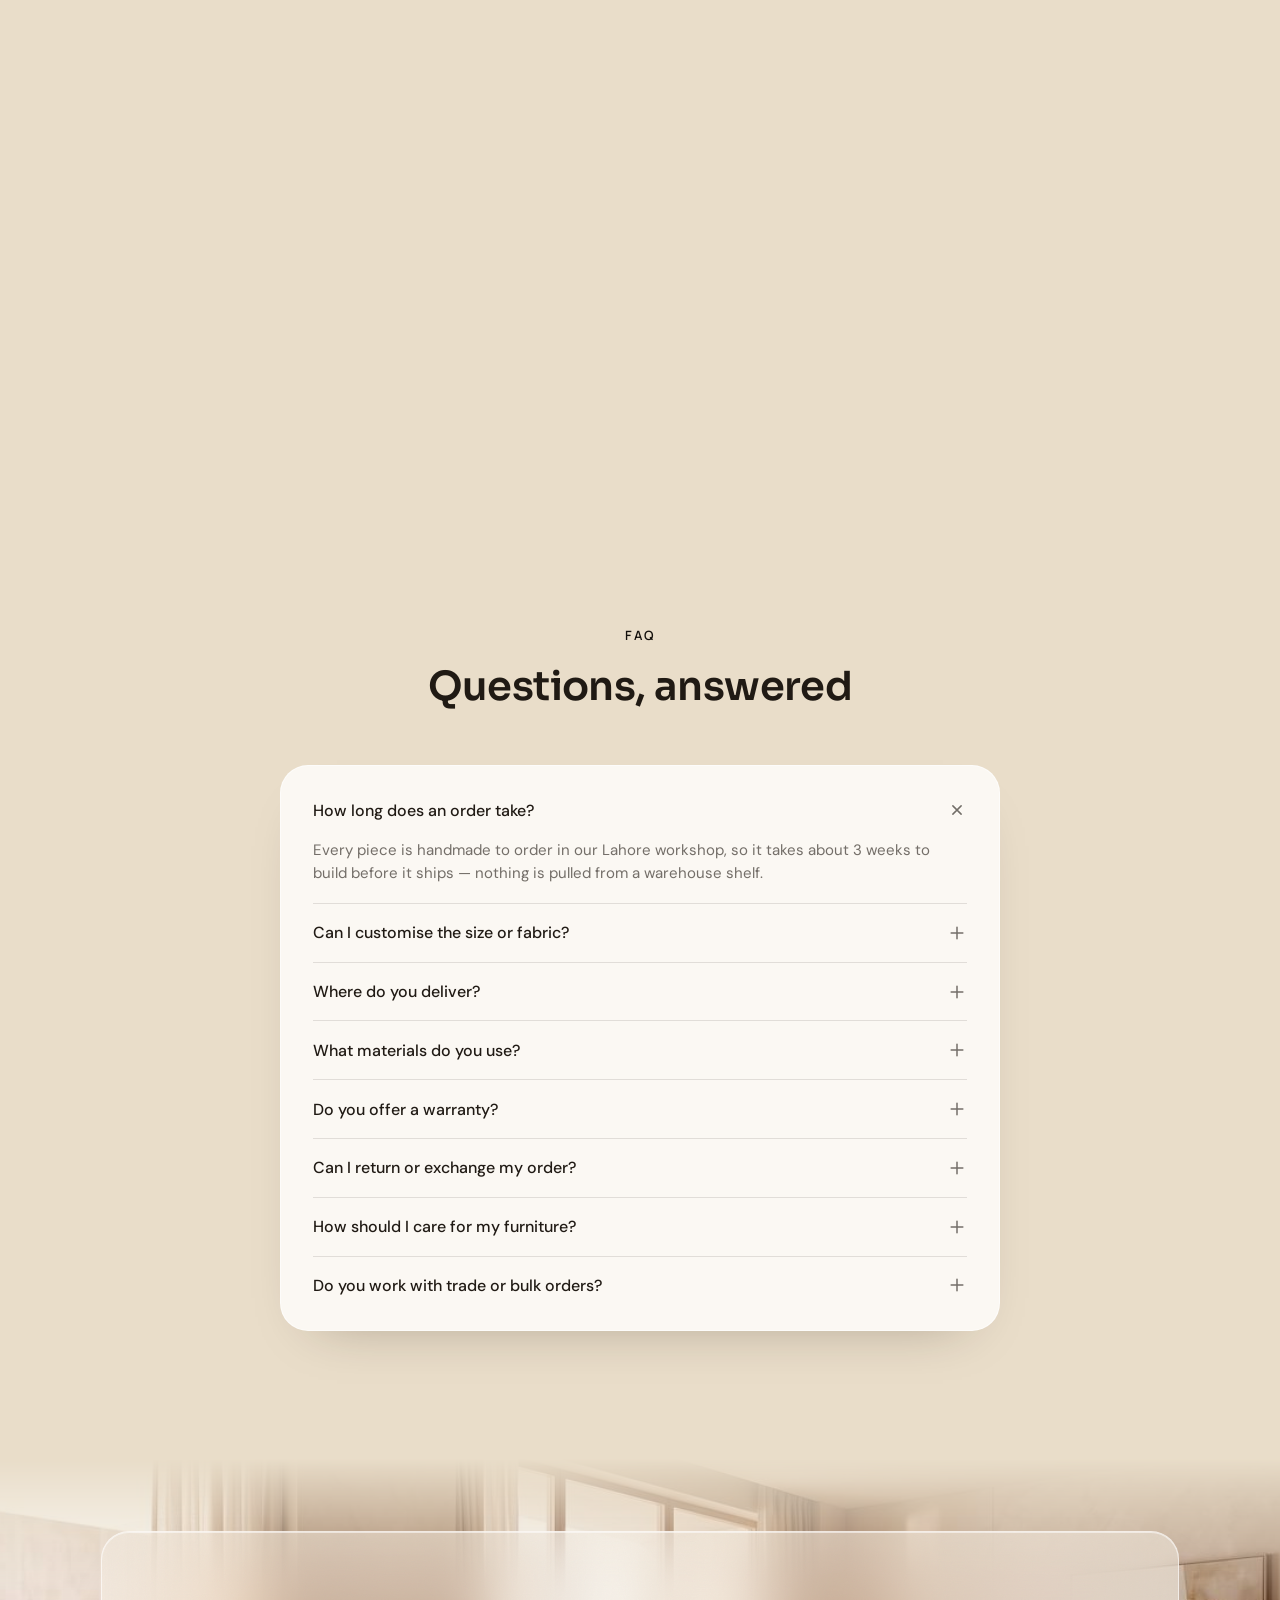
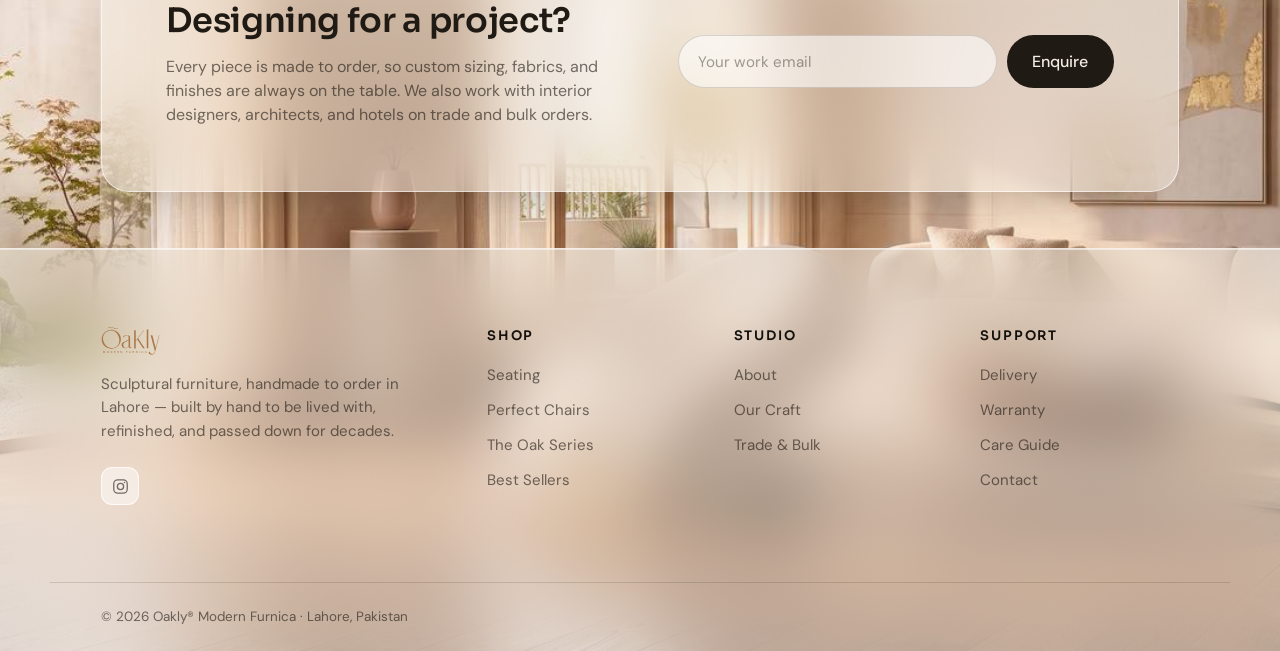
==== commit 91c6b8c9: "Remove needle sweep, back to a plain one-by-one hero fade-in Drop the gauge-needle ignition element " ====
--- a/index.html
+++ b/index.html
@@ -70,10 +70,6 @@
         </ul>
       </div>
     </nav>
-
-    <!-- Ignition sweep — a gauge-needle flourish that fires once, right
-         before the hero copy powers on in sequence -->
-    <div class="hero__sweep" aria-hidden="true"></div>
 
     <!-- Centered hero copy -->
     <div class="hero__content">
--- a/styles.css
+++ b/styles.css
@@ -15,10 +15,6 @@
 
   --ease-out:   cubic-bezier(0.22, 1, 0.36, 1);
   --ease-soft:  cubic-bezier(0.45, 0, 0.15, 1);
-  /* Mechanical settle — a slight overshoot-then-catch, like a gauge
-     needle swinging past its mark and easing back. Used only on the
-     hero's entrance transforms. */
-  --ease-snap:  cubic-bezier(0.3, 1.4, 0.5, 1);
 
   --font-sans:   "DM Sans", "General Sans", "Poppins", system-ui, -apple-system, sans-serif;
   --font-head:   "Sora", "DM Sans", "General Sans", sans-serif;
@@ -193,66 +189,6 @@
   90% { transform: translate(-3%, 2%); }
 }
 
-/* -- Ignition sweep -----------------------------------------------
-   A gauge needle sweeping through its full range once at start-up —
-   the "engine on" beat before the hero copy powers on one item at a
-   time, like a supercar's instrument cluster booting. */
-.hero__sweep {
-  position: absolute;
-  z-index: 4;
-  left: 50%;
-  top: 33%;
-  width: 3px;
-  height: clamp(90px, 15vw, 170px);
-  background: linear-gradient(to top, rgba(255, 208, 140, 0.95), rgba(255, 208, 140, 0.15) 65%, transparent);
-  border-radius: 3px;
-  transform-origin: bottom center;
-  transform: translateX(-50%) rotate(-64deg);
-  opacity: 0;
-  filter: drop-shadow(0 0 7px rgba(255, 190, 110, 0.85));
-  pointer-events: none;
-}
-
-/* Faint dial-face glow behind the needle's pivot, for a touch of
-   instrument-cluster read without drawing literal tick marks. */
-.hero__sweep::before {
-  content: "";
-  position: absolute;
-  left: 50%;
-  bottom: 0;
-  width: clamp(180px, 30vw, 340px);
-  height: clamp(180px, 30vw, 340px);
-  transform: translate(-50%, 50%);
-  border-radius: 50%;
-  background: radial-gradient(circle, rgba(255, 200, 130, 0.16) 0%, rgba(255, 200, 130, 0) 68%);
-  opacity: 0;
-}
-
-.is-loaded .hero__sweep {
-  animation: hero-sweep-needle 1.05s cubic-bezier(0.2, 0.85, 0.25, 1) 0.32s forwards;
-}
-.is-loaded .hero__sweep::before {
-  animation: hero-sweep-glow 1.05s ease-out 0.32s forwards;
-}
-
-@keyframes hero-sweep-needle {
-  0%   { opacity: 0;   transform: translateX(-50%) rotate(-64deg); }
-  10%  { opacity: 1; }
-  58%  { opacity: 1;   transform: translateX(-50%) rotate(64deg); }
-  76%  { opacity: 1;   transform: translateX(-50%) rotate(50deg); } /* mechanical settle-back */
-  100% { opacity: 0;   transform: translateX(-50%) rotate(52deg); }
-}
-
-@keyframes hero-sweep-glow {
-  0%, 8%   { opacity: 0; }
-  20%, 65% { opacity: 1; }
-  100%     { opacity: 0; }
-}
-
-@media (prefers-reduced-motion: reduce) {
-  .hero__sweep, .hero__sweep::before { display: none; }
-}
-
 /* ============================================================
    Navigation
    ============================================================ */
@@ -305,7 +241,7 @@
 }
 
 .is-loaded .nav__brand {
-  transition: opacity 0.7s var(--ease-out) 0.4s, transform 0.7s var(--ease-snap) 0.4s;
+  transition: opacity 0.7s var(--ease-out) 0.4s, transform 0.7s var(--ease-out) 0.4s;
   opacity: 1;
   transform: translateY(0);
 }
@@ -402,7 +338,7 @@
 .is-loaded .nav__item {
   transition:
     opacity 0.6s var(--ease-out) calc(0.52s + var(--i) * 0.07s),
-    transform 0.6s var(--ease-snap) calc(0.52s + var(--i) * 0.07s);
+    transform 0.6s var(--ease-out) calc(0.52s + var(--i) * 0.07s);
   opacity: 1;
   transform: translateY(0);
 }
@@ -441,7 +377,7 @@
 }
 
 .is-loaded .hero__social {
-  transition: opacity 0.7s var(--ease-out) 1.72s, transform 0.7s var(--ease-snap) 1.72s;
+  transition: opacity 0.7s var(--ease-out) 0.4s, transform 0.7s var(--ease-out) 0.4s;
   opacity: 1;
   transform: translateY(0);
 }
@@ -500,14 +436,14 @@
 }
 
 .is-loaded .hero__title-line {
-  transition: transform 0.85s var(--ease-snap) var(--d, 1.3s), filter 0.7s var(--ease-out) var(--d, 1.3s), opacity 0.6s var(--ease-out) var(--d, 1.3s);
+  transition: transform 0.85s var(--ease-out) var(--d, 1.3s), filter 0.7s var(--ease-out) var(--d, 1.3s), opacity 0.6s var(--ease-out) var(--d, 1.3s);
   transform: translateY(0);
   filter: blur(0);
   opacity: 1;
 }
 
-.hero__title-line:nth-child(1) { --d: 1.3s; }
-.hero__title-line:nth-child(2) { --d: 1.42s; }
+.hero__title-line:nth-child(1) { --d: 0.55s; }
+.hero__title-line:nth-child(2) { --d: 0.68s; }
 
 .hero__sub {
   margin-top: 1.1rem;
@@ -521,7 +457,7 @@
 }
 
 .is-loaded .hero__sub {
-  transition: opacity 0.7s var(--ease-out) 1.56s, transform 0.7s var(--ease-snap) 1.56s;
+  transition: opacity 0.7s var(--ease-out) 0.85s, transform 0.7s var(--ease-out) 0.85s;
   opacity: 1;
   transform: translateY(0);
 }
@@ -550,7 +486,7 @@
 
 .is-loaded .hero__capture {
   transition:
-    opacity 0.7s var(--ease-out) 1.9s, transform 0.7s var(--ease-snap) 1.9s,
+    opacity 0.7s var(--ease-out) 1.1s, transform 0.7s var(--ease-out) 1.1s,
     border-color 0.4s var(--ease-out), box-shadow 0.4s var(--ease-out);
   opacity: 1;
   transform: translateY(0);
@@ -627,7 +563,7 @@
 }
 
 .is-loaded .hero__capture-note {
-  transition: opacity 0.7s var(--ease-out) 2.06s, transform 0.7s var(--ease-out) 2.06s;
+  transition: opacity 0.7s var(--ease-out) 1.35s, transform 0.7s var(--ease-out) 1.35s;
   opacity: 0.7;
   transform: translateY(0);
 }
@@ -649,7 +585,7 @@
 }
 
 .is-loaded .hero__reviews {
-  transition: opacity 0.9s var(--ease-out) 2.2s, transform 0.9s var(--ease-out) 2.2s;
+  transition: opacity 0.9s var(--ease-out) 1.5s, transform 0.9s var(--ease-out) 1.5s;
   opacity: 1;
   transform: translateY(0);
 }
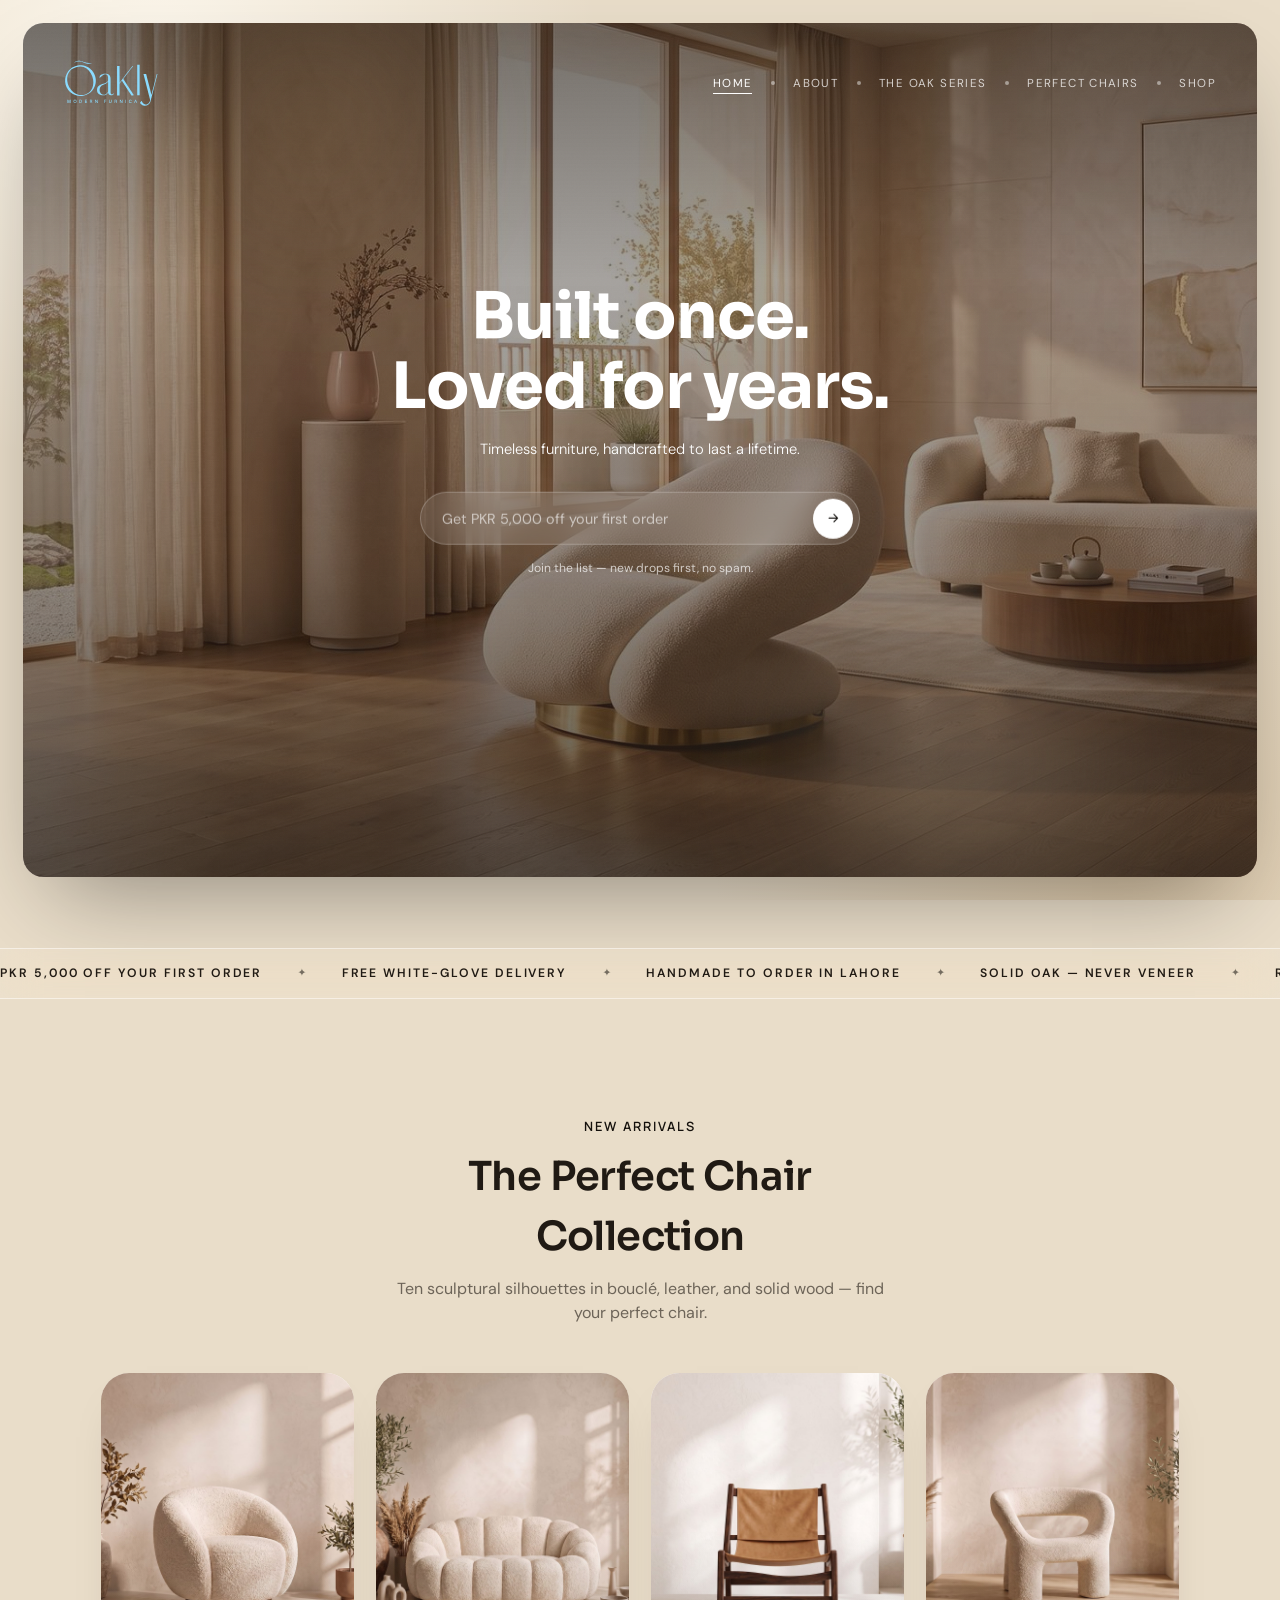
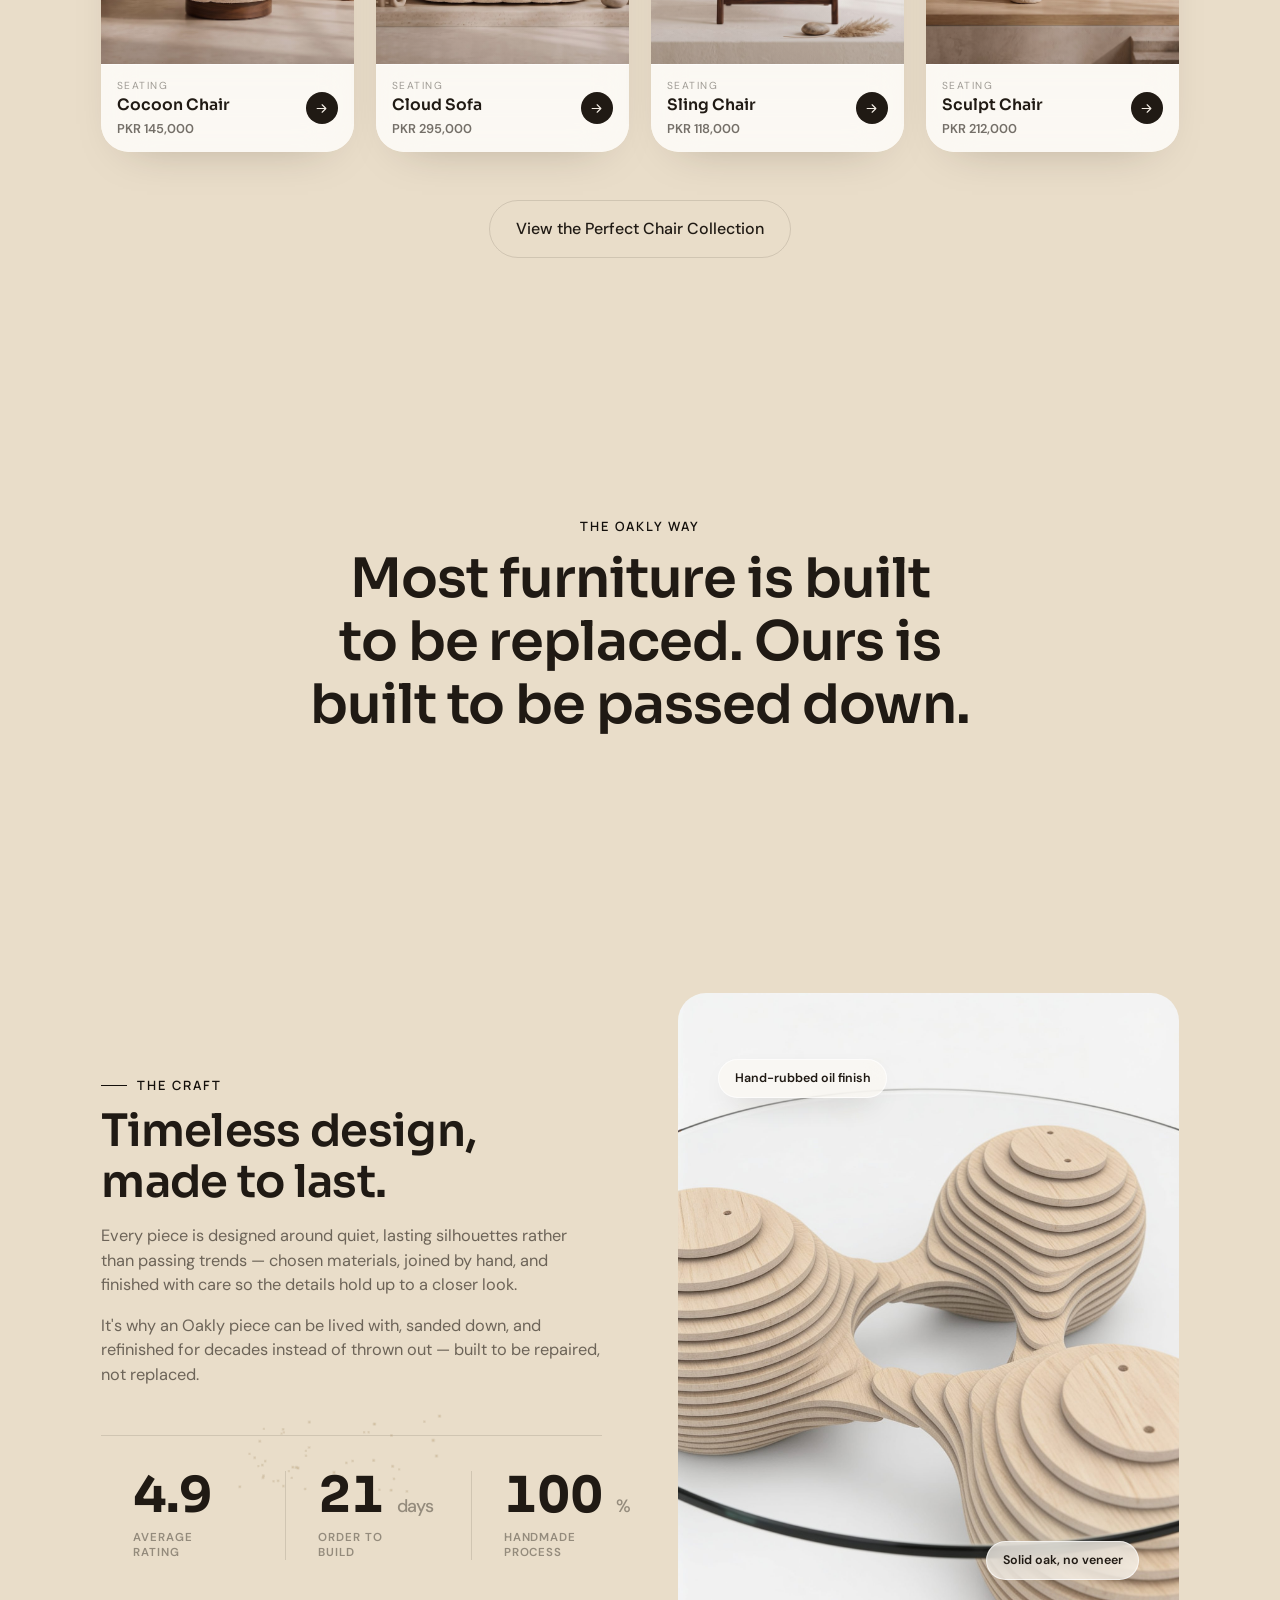
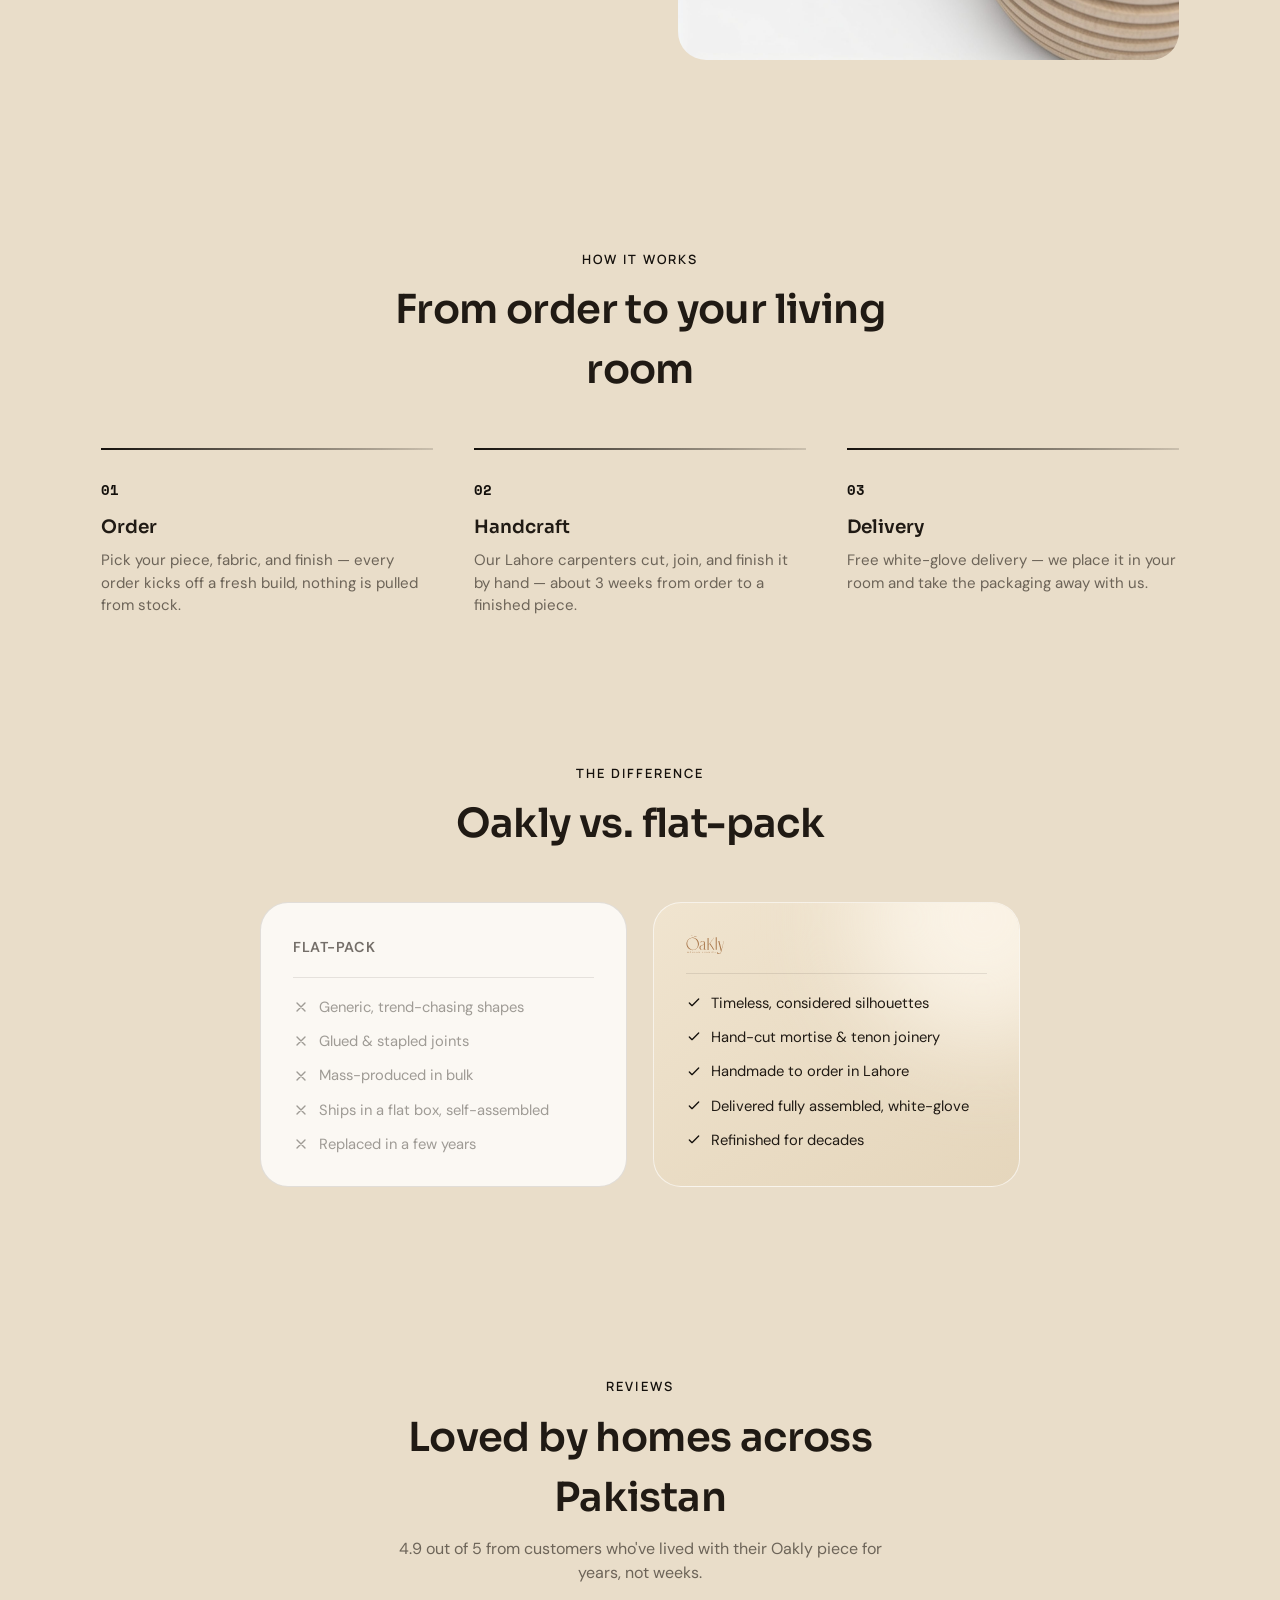
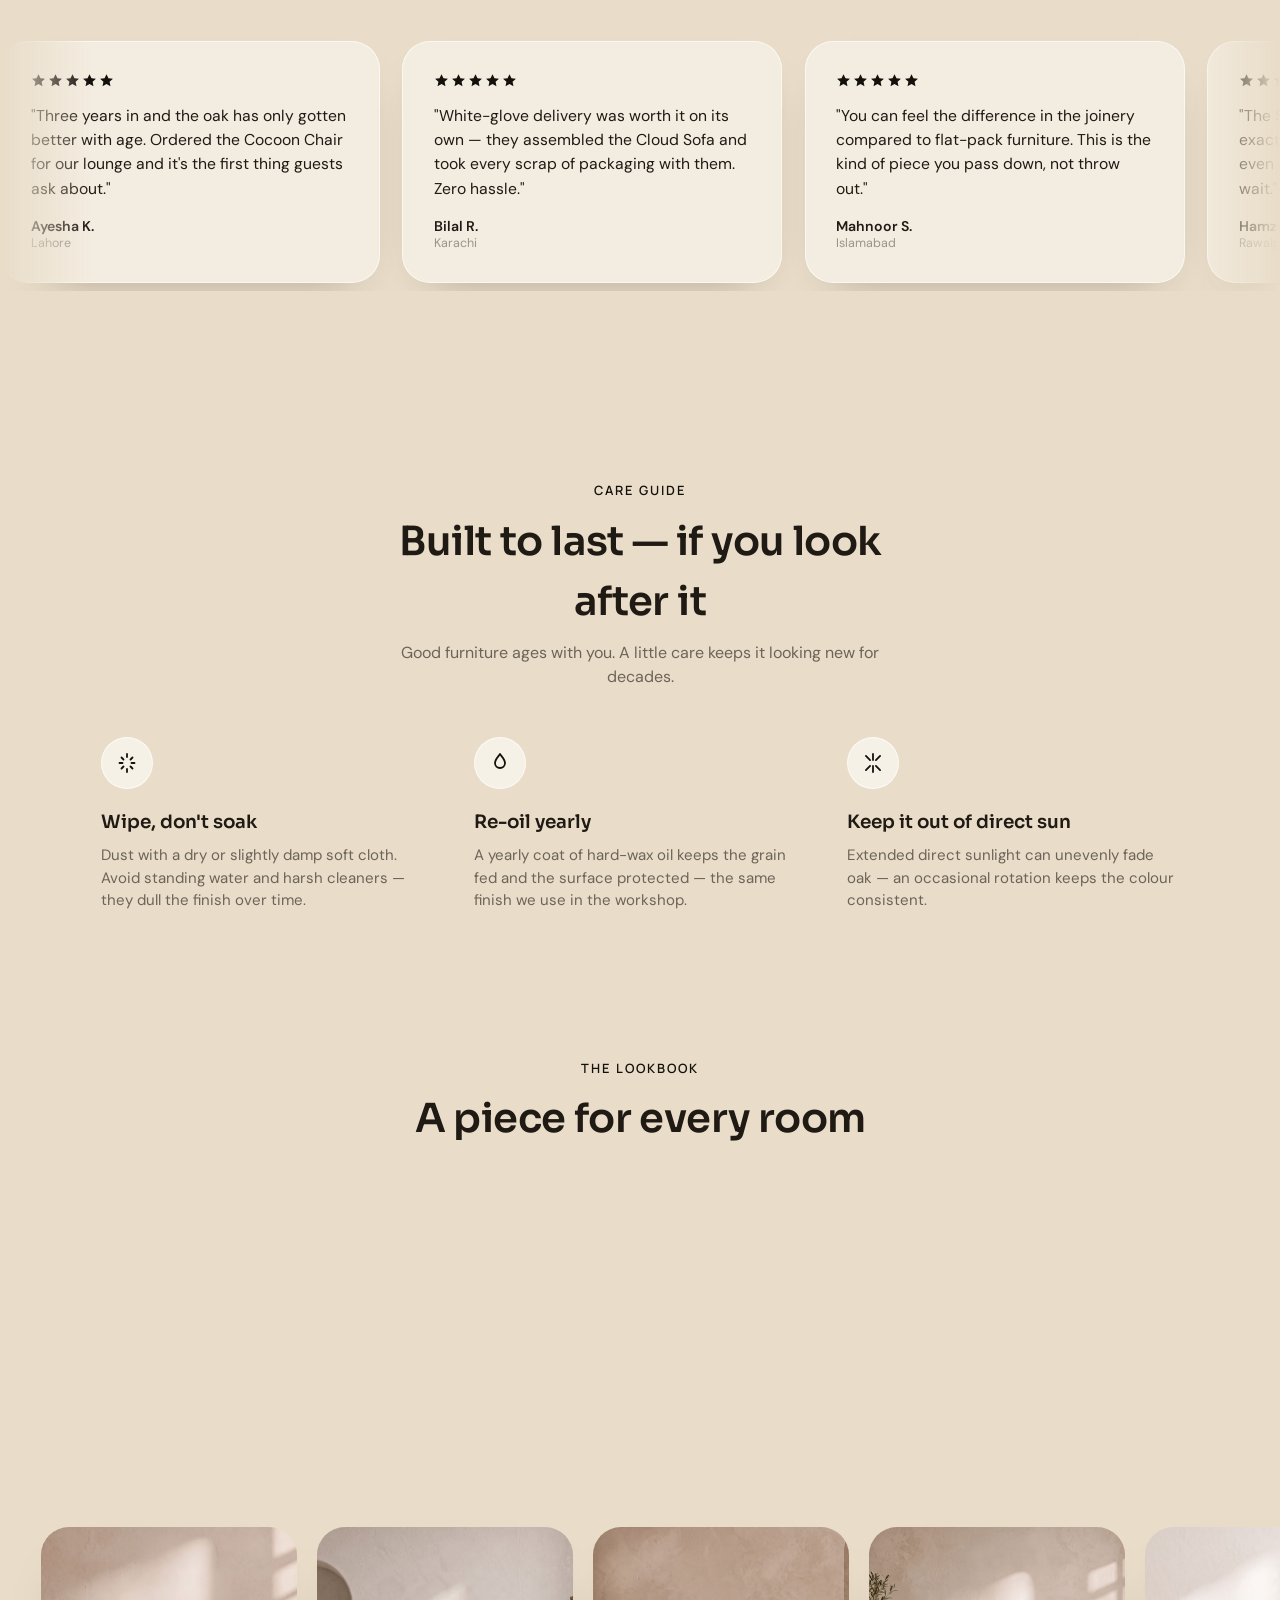
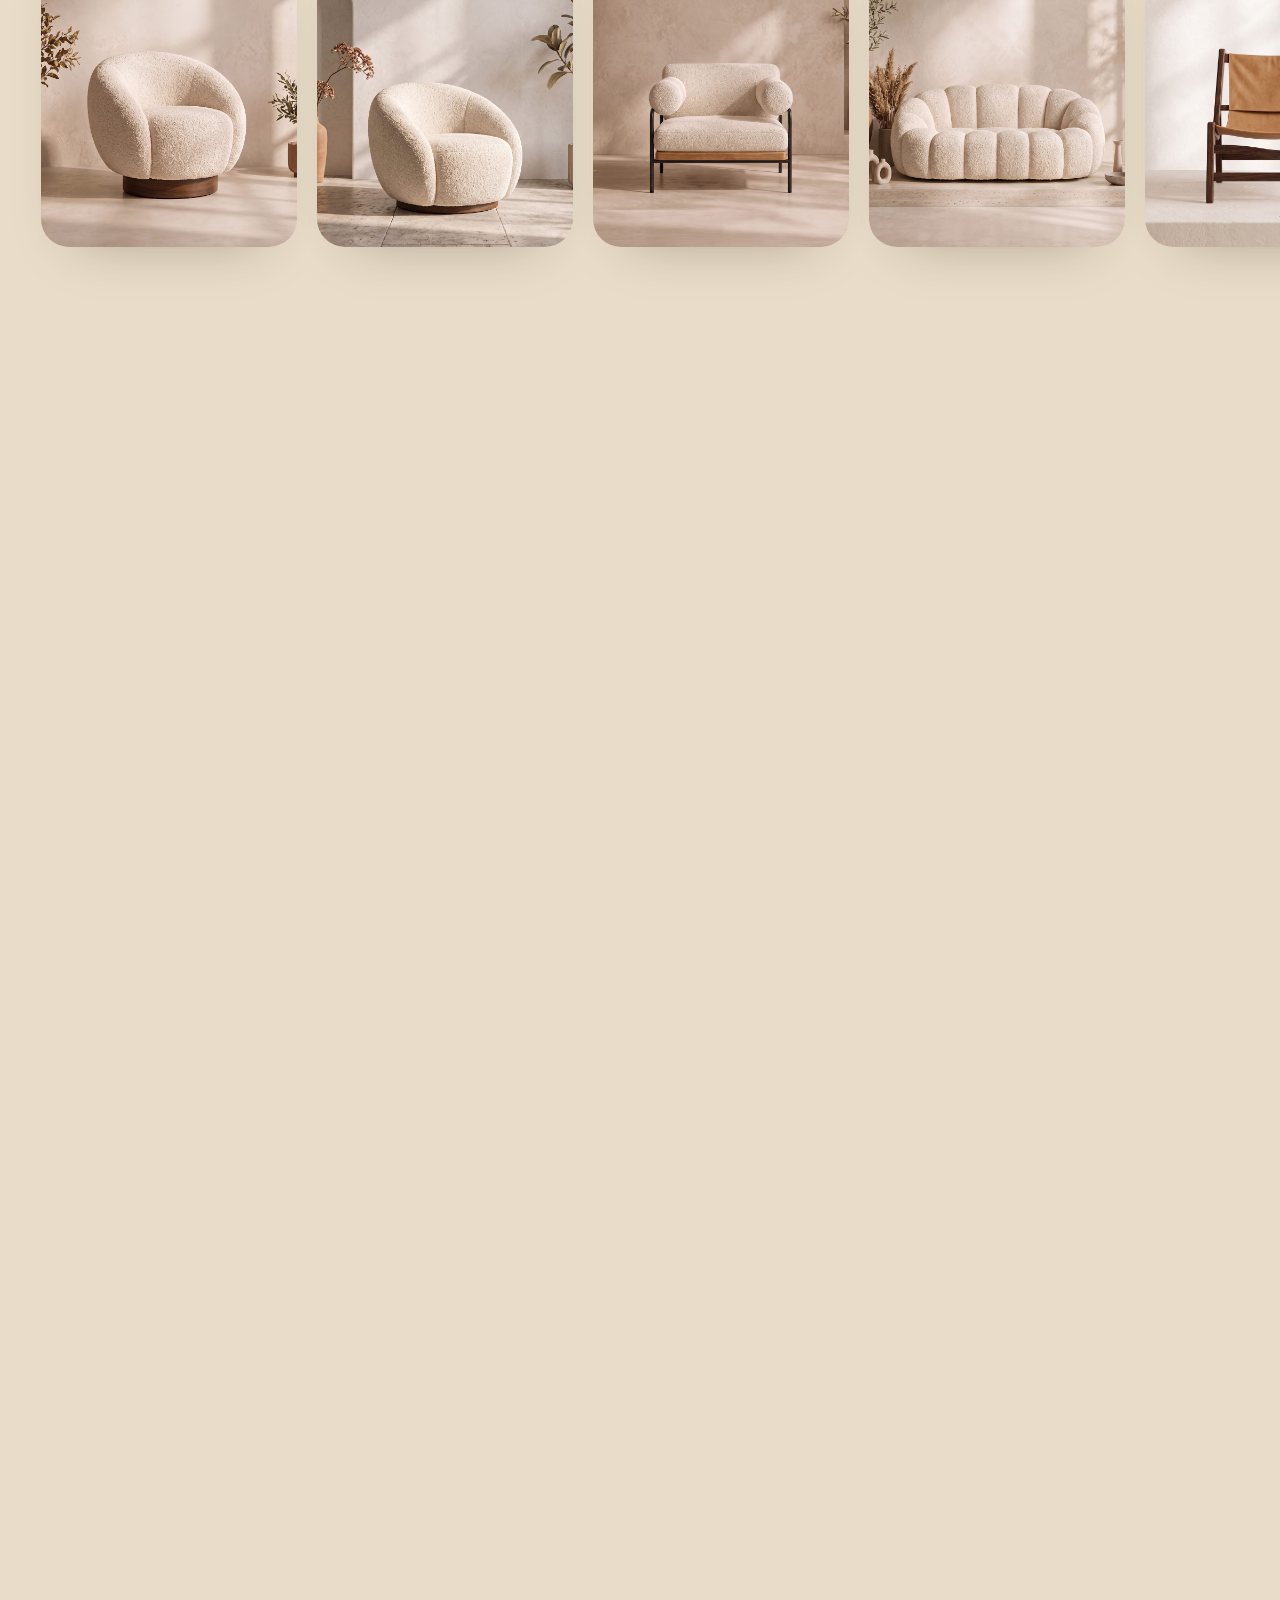
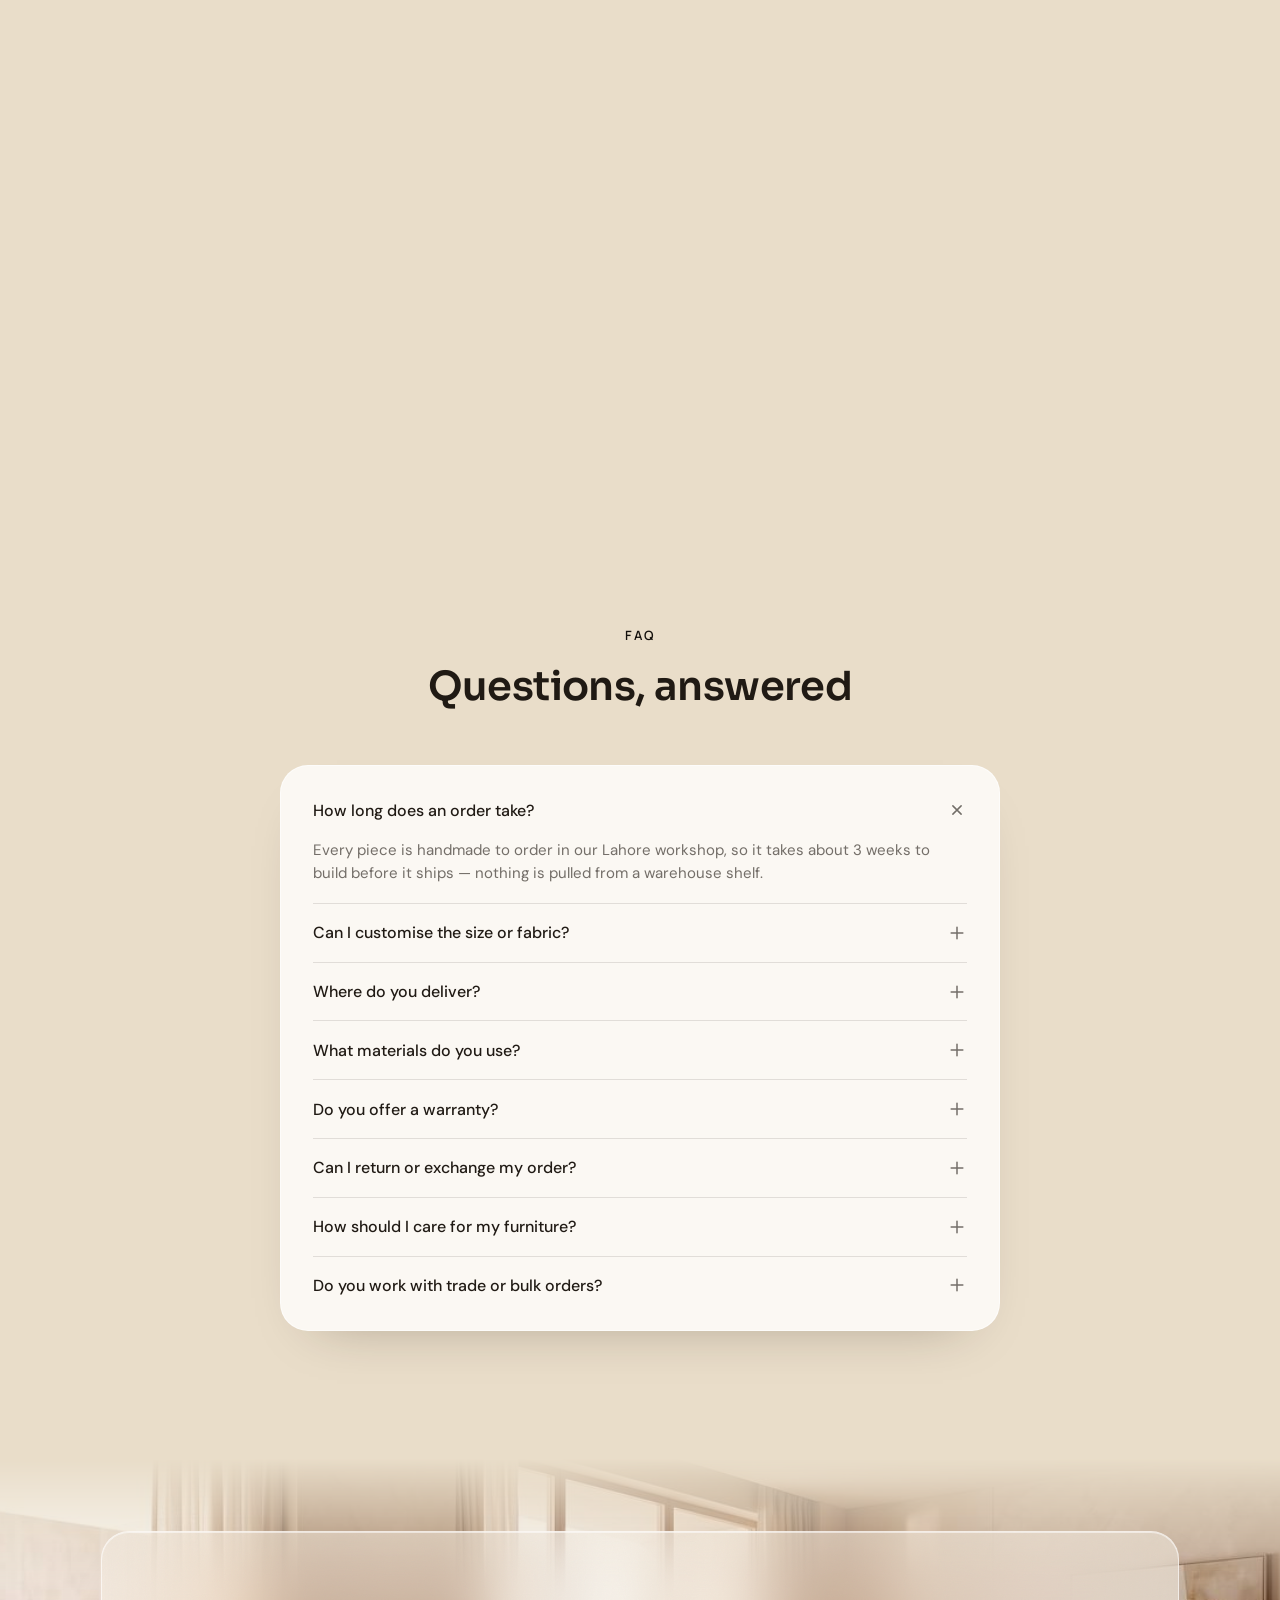
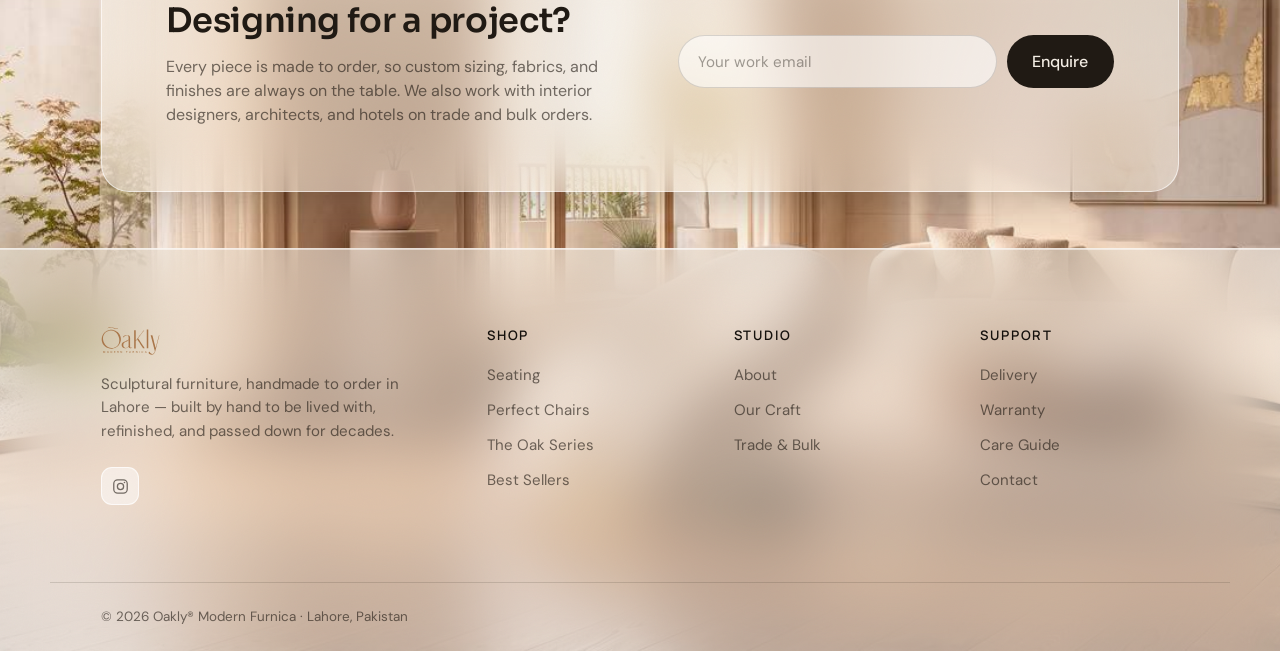
==== commit 4b0c6b6e: "Update homepage meta copy and point OG/Twitter image at the compressed share asset Headline/descript" ====
--- a/index.html
+++ b/index.html
@@ -4,16 +4,18 @@
   <meta charset="UTF-8" />
   <meta name="viewport" content="width=device-width, initial-scale=1.0" />
   <title>Oakly® — Modern Furnica</title>
-  <meta name="description" content="Oakly® — Modern Furnica. One home, one story. Furniture crafted for everyday living." />
+  <meta name="description" content="Handmade furniture built to outlast trends. Solid wood, hand-cut joinery, and a piece that gets better with age." />
   <link rel="icon" type="image/svg+xml" href="logo.svg" />
   <meta property="og:type" content="website" />
   <meta property="og:title" content="Oakly® — Modern Furnica" />
-  <meta property="og:description" content="Sculptural furniture, handmade to order in Lahore — built to be lived with, refinished, and passed down for decades." />
-  <meta property="og:image" content="assets/hero-bg.jpg" />
+  <meta property="og:description" content="Handmade furniture built to outlast trends. Solid wood, hand-cut joinery, and a piece that gets better with age." />
+  <meta property="og:image" content="https://danialhyatt7-collab.github.io/O-kly/assets/og-share.jpg" />
+  <meta property="og:image:width" content="800" />
+  <meta property="og:image:height" content="800" />
   <meta name="twitter:card" content="summary_large_image" />
   <meta name="twitter:title" content="Oakly® — Modern Furnica" />
-  <meta name="twitter:description" content="Sculptural furniture, handmade to order in Lahore — built to be lived with, refinished, and passed down for decades." />
-  <meta name="twitter:image" content="assets/hero-bg.jpg" />
+  <meta name="twitter:description" content="Handmade furniture built to outlast trends. Solid wood, hand-cut joinery, and a piece that gets better with age." />
+  <meta name="twitter:image" content="https://danialhyatt7-collab.github.io/O-kly/assets/og-share.jpg" />
   <link rel="preload" href="assets/fonts/DMSans-Variable.woff2" as="font" type="font/woff2" crossorigin />
   <link rel="stylesheet" href="fonts.css" />
   <link rel="stylesheet" href="styles.css" />
--- a/styles.css
+++ b/styles.css
@@ -65,10 +65,6 @@
 }
 
 .is-loaded .curtain__panel--right { transition-delay: 0.1s; }
-
-/* Skip the curtain reveal on repeat visits within the same tab session —
-   already played once, no need to make returning-to-home feel slow. */
-.no-curtain .curtain { display: none; }
 
 /* ============================================================
    Hero shell
--- a/shop.css
+++ b/shop.css
@@ -185,8 +185,6 @@
   background: var(--oak); transform: translateY(101%);
   transition: transform .45s var(--ease-out); z-index: 0;
 }
-.btn:hover::before { transform: translateY(0); }
-.btn:hover { transform: translateY(-2px); }
 .btn:active { transform: scale(0.98); }
 .btn svg { width: 19px; height: 19px; }
 
@@ -195,9 +193,87 @@
   border: 1.5px solid var(--line);
 }
 .btn--ghost::before { background: var(--ink); }
-.btn--ghost:hover { --fg: var(--cream); }
+
+/* Hover-only fill/lift, gated to devices that report real hover
+   support. Without this, a tap on a touchscreen can leave :hover
+   "stuck" until the next unrelated tap — the ghost "Buy it now"
+   button would turn solid black on tap and never revert. Gating on
+   hover alone (not also pointer:fine) matters: some hybrid devices
+   report pointer:coarse even with a mouse attached, which would have
+   blocked the hover text-color swap along with the tap-fill fix. */
+@media (hover: hover) {
+  .btn:hover::before { transform: translateY(0); }
+  .btn:hover { transform: translateY(-2px); }
+  .btn--ghost:hover { --fg: var(--cream); }
+}
 
 .btn--full { width: 100%; }
+
+/* ============================================================
+   Add-to-cart click feedback — the button crossfades from its resting
+   content to an "Added to cart" label and back. No color/background
+   change: it keeps exactly the look it already had (frosted, solid,
+   outlined, ...), just a beat of extra lift + a drawn checkmark.
+   ============================================================ */
+
+[data-add] { position: relative; transition: box-shadow .3s var(--ease-out); }
+
+/* Resting content (icon/text already in the markup) fades + drops out
+   as the label fades + rises in — a real crossfade, not a hard cut. */
+[data-add] > *:not(.add-label) {
+  transition: opacity .22s var(--ease-out), transform .22s var(--ease-out), filter .22s var(--ease-out);
+}
+[data-add].is-added > *:not(.add-label) {
+  opacity: 0; transform: scale(0.9) translateY(-3px); filter: blur(2px);
+  pointer-events: none;
+}
+
+[data-add] .add-label {
+  position: absolute; inset: 0;
+  display: inline-flex; align-items: center; justify-content: center; gap: 0.5em;
+  white-space: nowrap;
+  opacity: 0; transform: scale(0.9) translateY(3px);
+  pointer-events: none;
+  transition: opacity .25s var(--ease-out) .08s, transform .3s var(--ease-out) .08s;
+}
+[data-add].is-added .add-label {
+  opacity: 1; transform: scale(1) translateY(0);
+}
+[data-add].is-leaving .add-label {
+  opacity: 0; transform: scale(0.94) translateY(-2px);
+  transition: opacity .2s var(--ease-out), transform .2s var(--ease-out);
+}
+
+/* A checkmark that draws itself in, then settles with a soft pop. */
+[data-add] .add-label__check path {
+  stroke-dasharray: 1; stroke-dashoffset: 1;
+}
+[data-add].is-added .add-label__check path {
+  animation: add-check-draw .45s var(--ease-out) .22s forwards;
+}
+[data-add] .add-label__check {
+  transform-origin: center;
+}
+[data-add].is-added .add-label__check {
+  animation: add-check-settle .5s var(--ease-out) .22s both;
+}
+
+/* Subtle lift while the confirmation is showing, echoing the button's
+   own hover elevation instead of introducing a new material. */
+[data-add].is-added {
+  box-shadow: 0 10px 26px -14px rgba(32, 26, 20, 0.35);
+}
+
+@keyframes add-check-draw {
+  to { stroke-dashoffset: 0; }
+}
+
+@keyframes add-check-settle {
+  0%   { transform: scale(0.5); }
+  55%  { transform: scale(1.2); }
+  80%  { transform: scale(0.95); }
+  100% { transform: scale(1); }
+}
 
 /* ============================================================
    Footer
@@ -285,7 +361,7 @@
 }
 .site-footer__social svg { width: 17px; height: 17px; }
 
-.site-footer h4 { font-size: 0.82rem; text-transform: uppercase; letter-spacing: 0.14em; color: var(--oak-deep); margin-bottom: 1.1rem; font-weight: 600; }
+.site-footer h4 { font-family: var(--font-eyebrow); font-size: 0.82rem; text-transform: uppercase; letter-spacing: 0.14em; color: var(--oak-deep); margin-bottom: 1.1rem; font-weight: 600; }
 .site-footer ul { display: grid; gap: 0.7rem; list-style: none; }
 .site-footer li a {
   position: relative;
@@ -315,26 +391,6 @@
   .site-footer__bar { flex-direction: column; align-items: flex-start; }
   .site-footer__legal { margin-left: 0; }
 }
-
-/* ============================================================
-   Toast (add-to-cart feedback)
-   ============================================================ */
-
-.toast {
-  position: fixed;
-  left: 50%; bottom: 26px;
-  transform: translate(-50%, 140%);
-  z-index: 80;
-  display: inline-flex; align-items: center; gap: 0.6rem;
-  padding: 0.85rem 1.3rem;
-  background: var(--ink); color: var(--cream);
-  border-radius: var(--r-pill);
-  box-shadow: 0 20px 50px -18px rgba(0,0,0,0.5);
-  font-size: 0.92rem; font-weight: 500;
-  transition: transform .5s var(--ease-out);
-}
-.toast.is-on { transform: translate(-50%, 0); }
-.toast svg { width: 18px; height: 18px; color: var(--oak); }
 
 /* ============================================================
    Cart drawer
--- a/store.css
+++ b/store.css
@@ -83,15 +83,19 @@
 }
 
 .pcard {
+  /* radius lives on .pcard__media (top) below — see product.css for why
+     overflow:hidden shouldn't share an element with a hover transform. */
   background: var(--paper);
   border: 1px solid var(--line-soft);
   border-radius: var(--r-lg);
-  overflow: hidden;
   transition: transform .4s var(--ease-out), box-shadow .4s var(--ease-out), border-color .3s;
 }
-.pcard:hover { transform: translateY(-4px); box-shadow: 0 30px 60px -34px rgba(40,28,16,0.5); border-color: var(--line); }
+.pcard:hover { transform: translateY(-4px); box-shadow: 0 26px 50px -28px rgba(40,28,16,0.36); border-color: var(--line); }
 
-.pcard__media { position: relative; aspect-ratio: 4 / 3.6; overflow: hidden; background: var(--cream); }
+.pcard__media {
+  position: relative; aspect-ratio: 4 / 3.6; overflow: hidden; background: var(--cream);
+  border-radius: calc(var(--r-lg) - 1px) calc(var(--r-lg) - 1px) 0 0;
+}
 .pcard__media img { width: 100%; height: 100%; object-fit: cover; transition: transform 1s var(--ease-out); }
 .pcard:hover .pcard__media img { transform: scale(1.07); }
 
@@ -119,7 +123,7 @@
 .pcard__fav.is-fav { background: var(--ink); color: var(--cream); }
 
 .pcard__body { padding: 1rem 1.1rem 1.15rem; }
-.pcard__cat { font-size: 0.74rem; letter-spacing: 0.1em; text-transform: uppercase; color: var(--ink-faint); }
+.pcard__cat { font-family: var(--font-eyebrow); font-size: 0.74rem; letter-spacing: 0.1em; text-transform: uppercase; color: var(--ink-faint); }
 .pcard__name { font-size: 1.05rem; font-weight: 500; margin: 0.2rem 0 0.5rem; }
 .pcard__foot { display: flex; align-items: center; justify-content: space-between; gap: 0.6rem; }
 .pcard__price b { font-weight: 600; font-size: 1.05rem; }
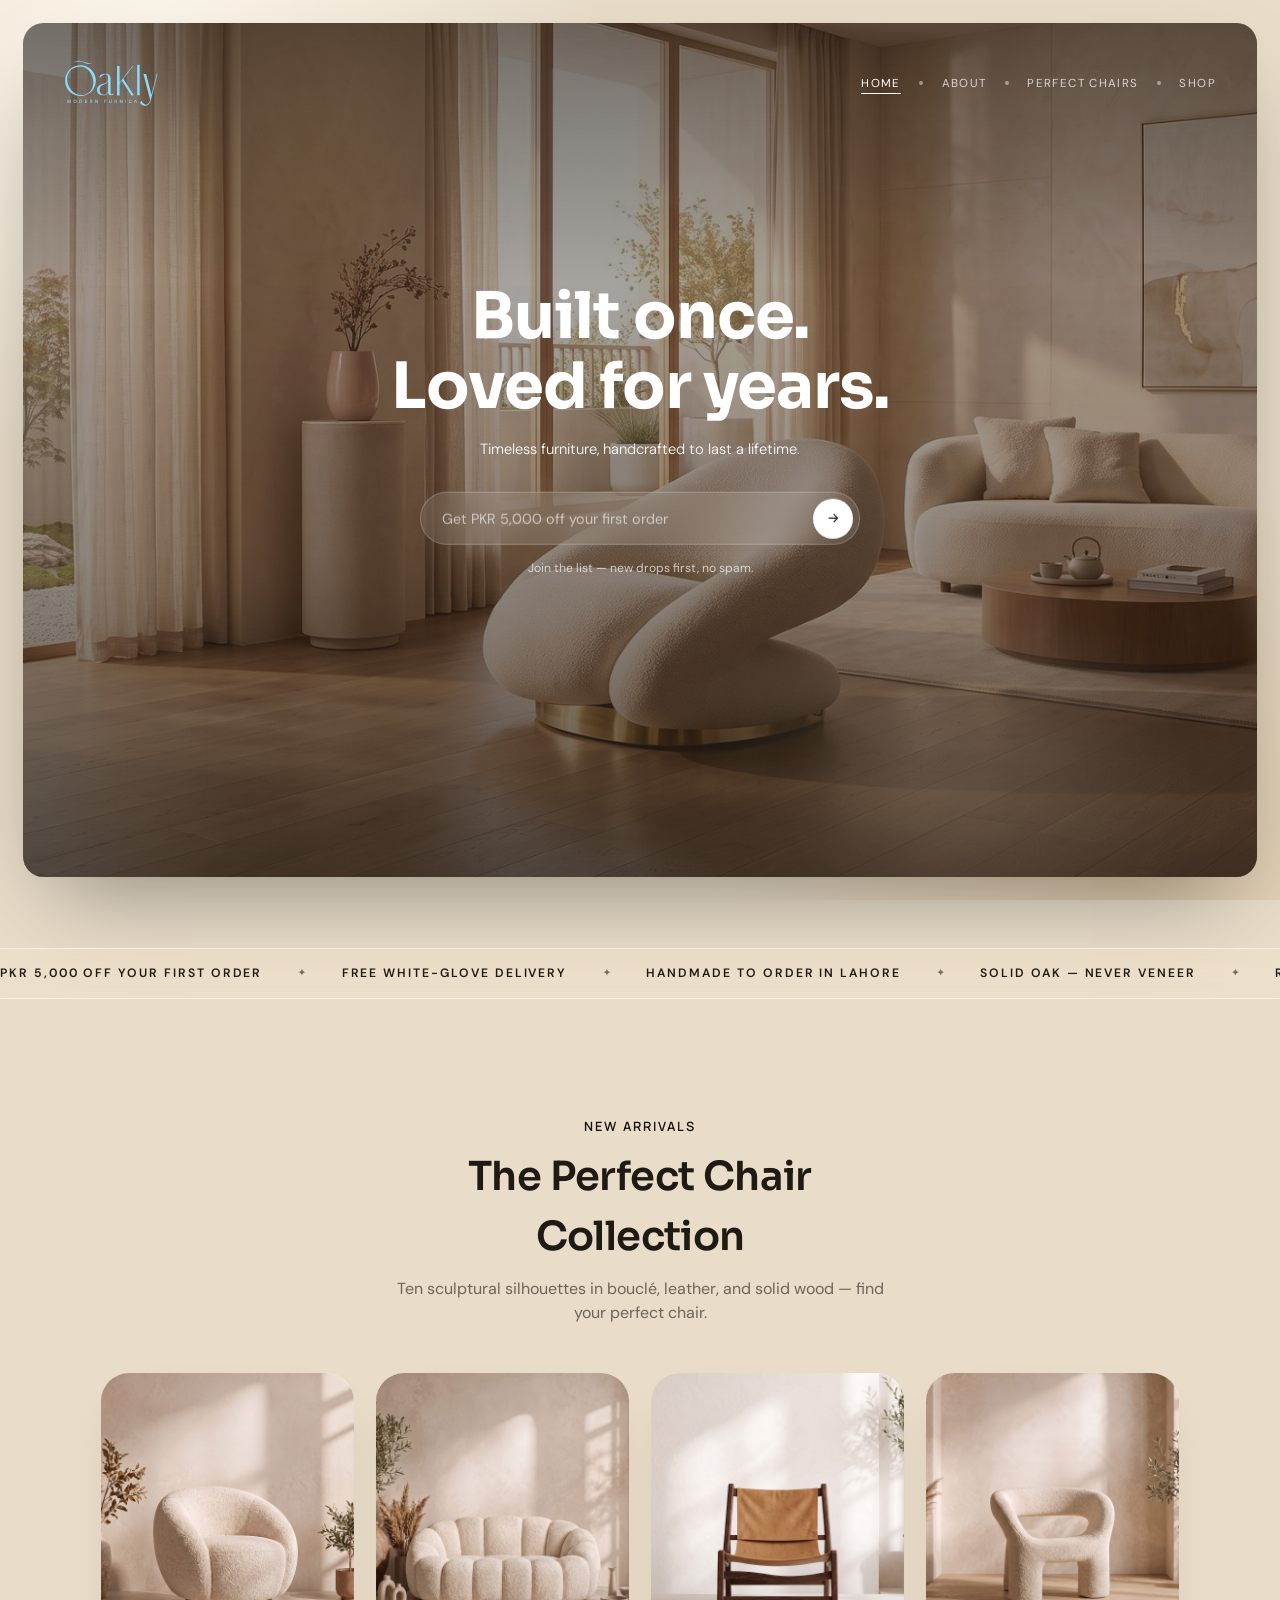
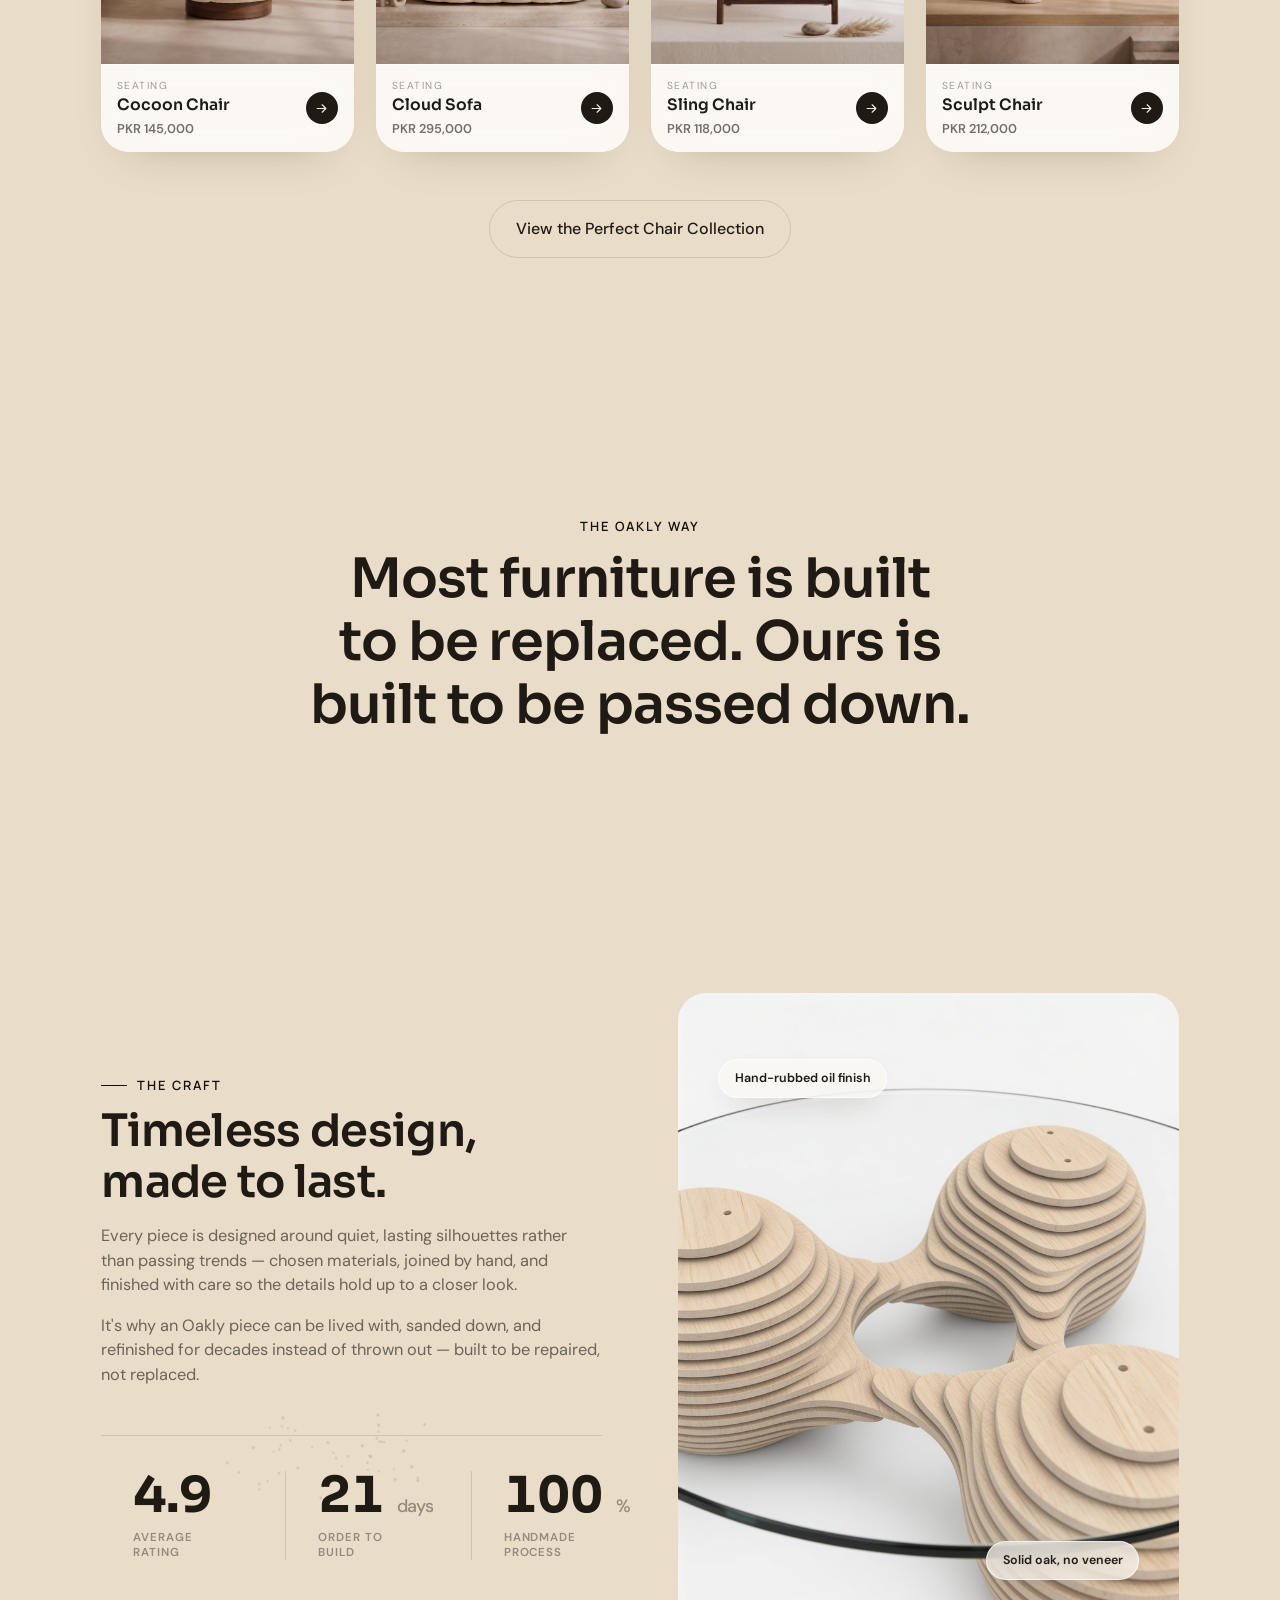
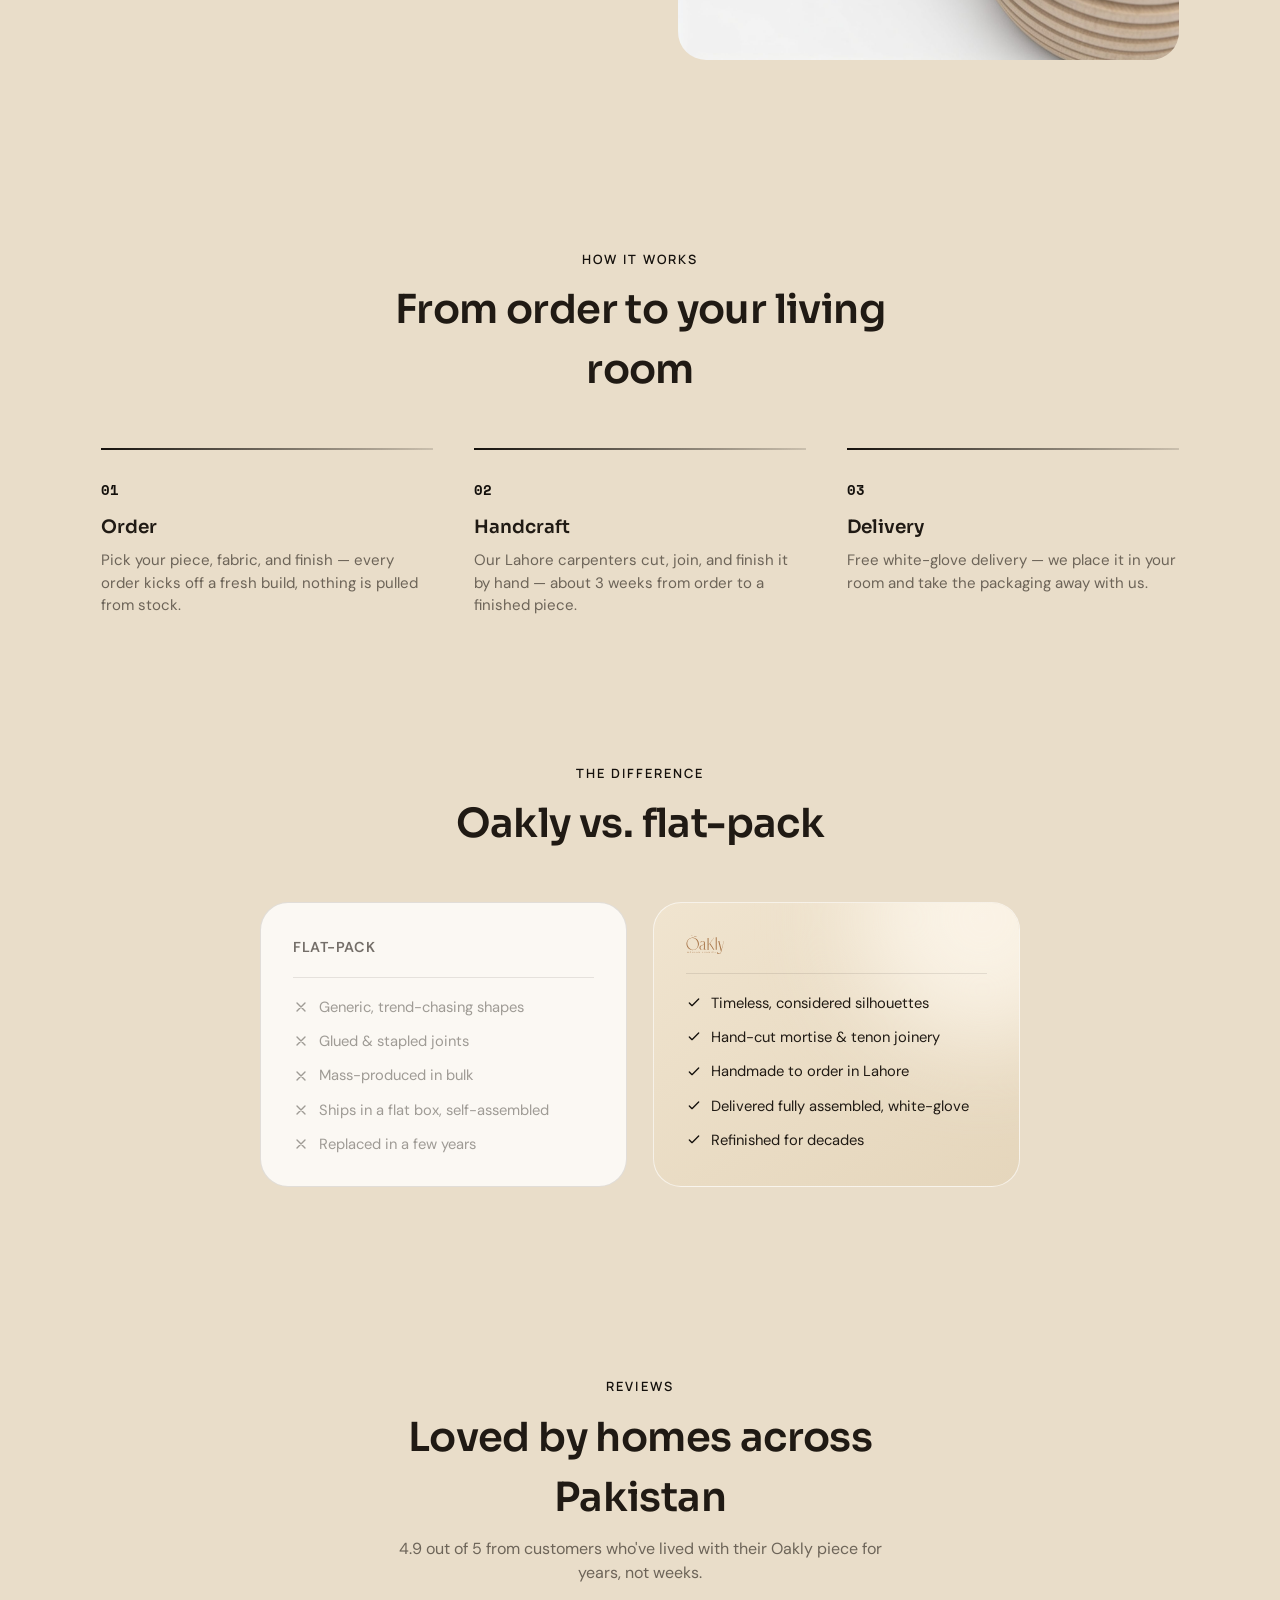
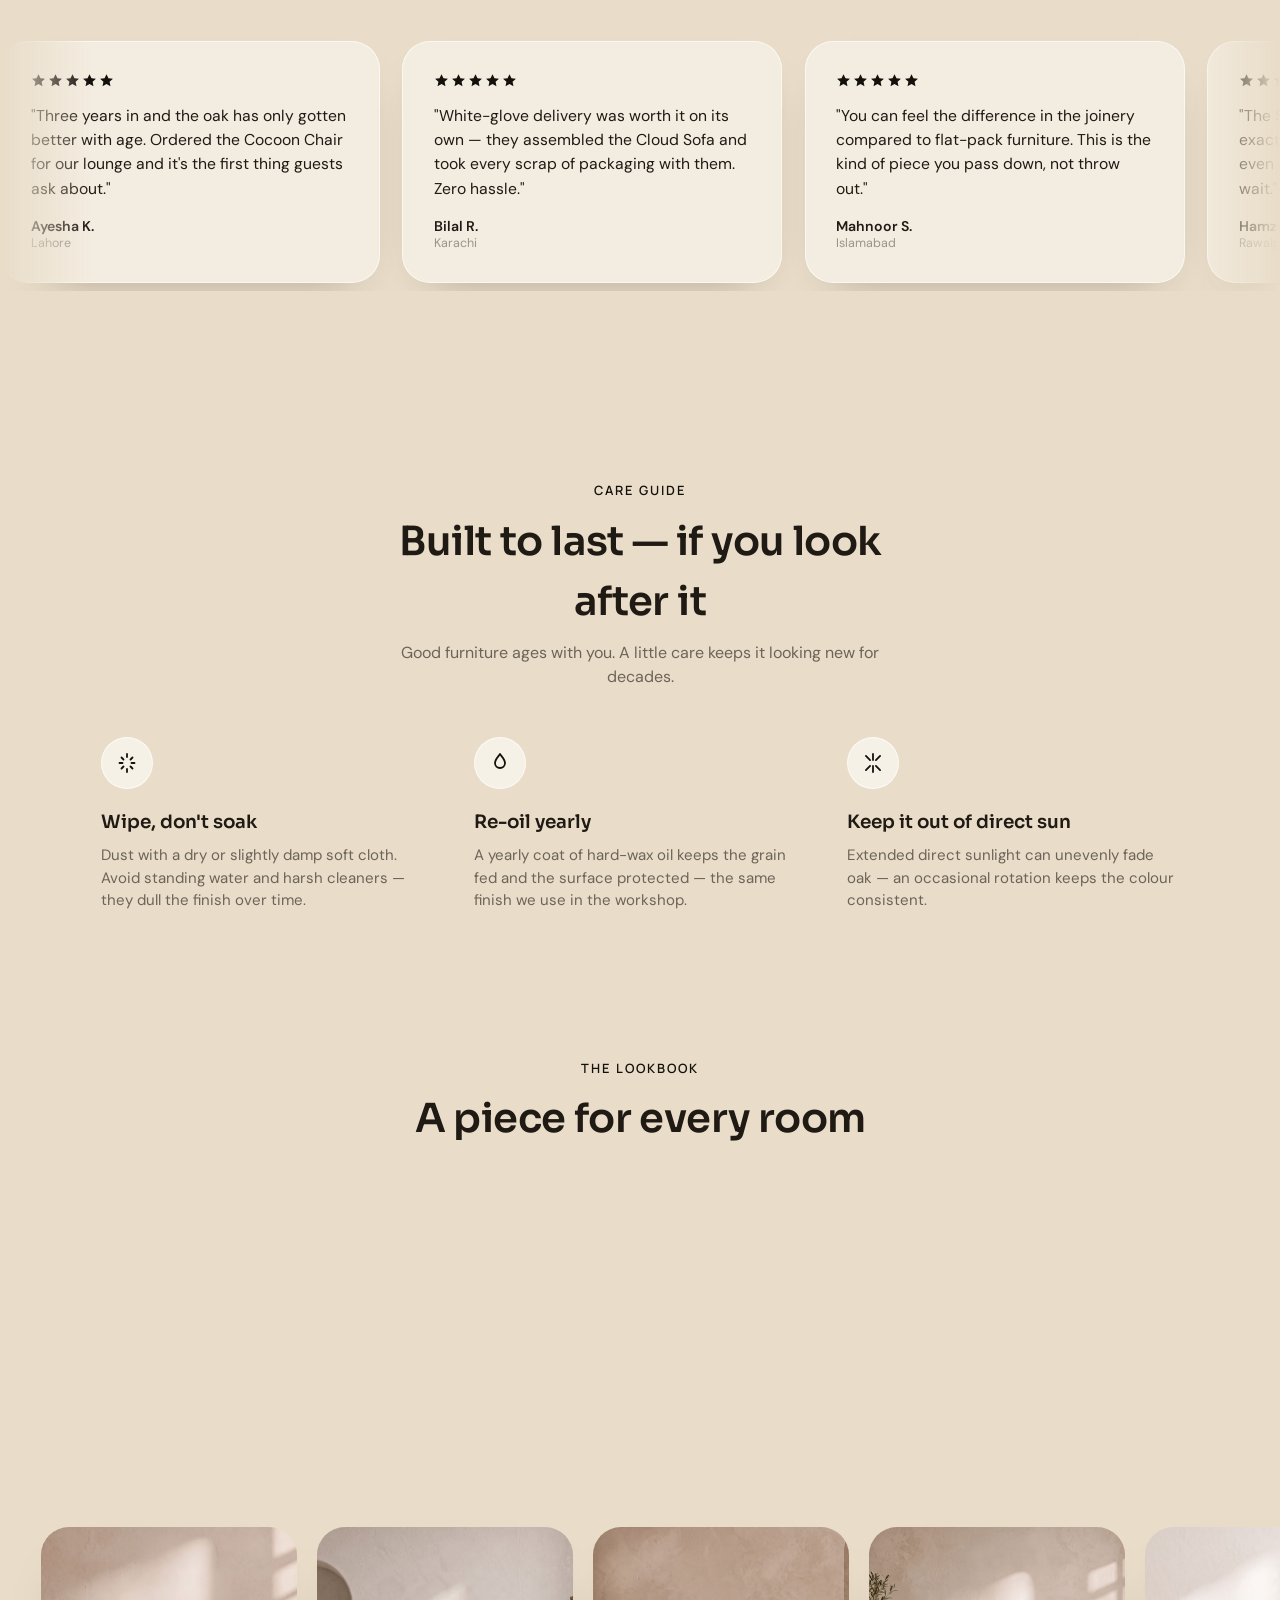
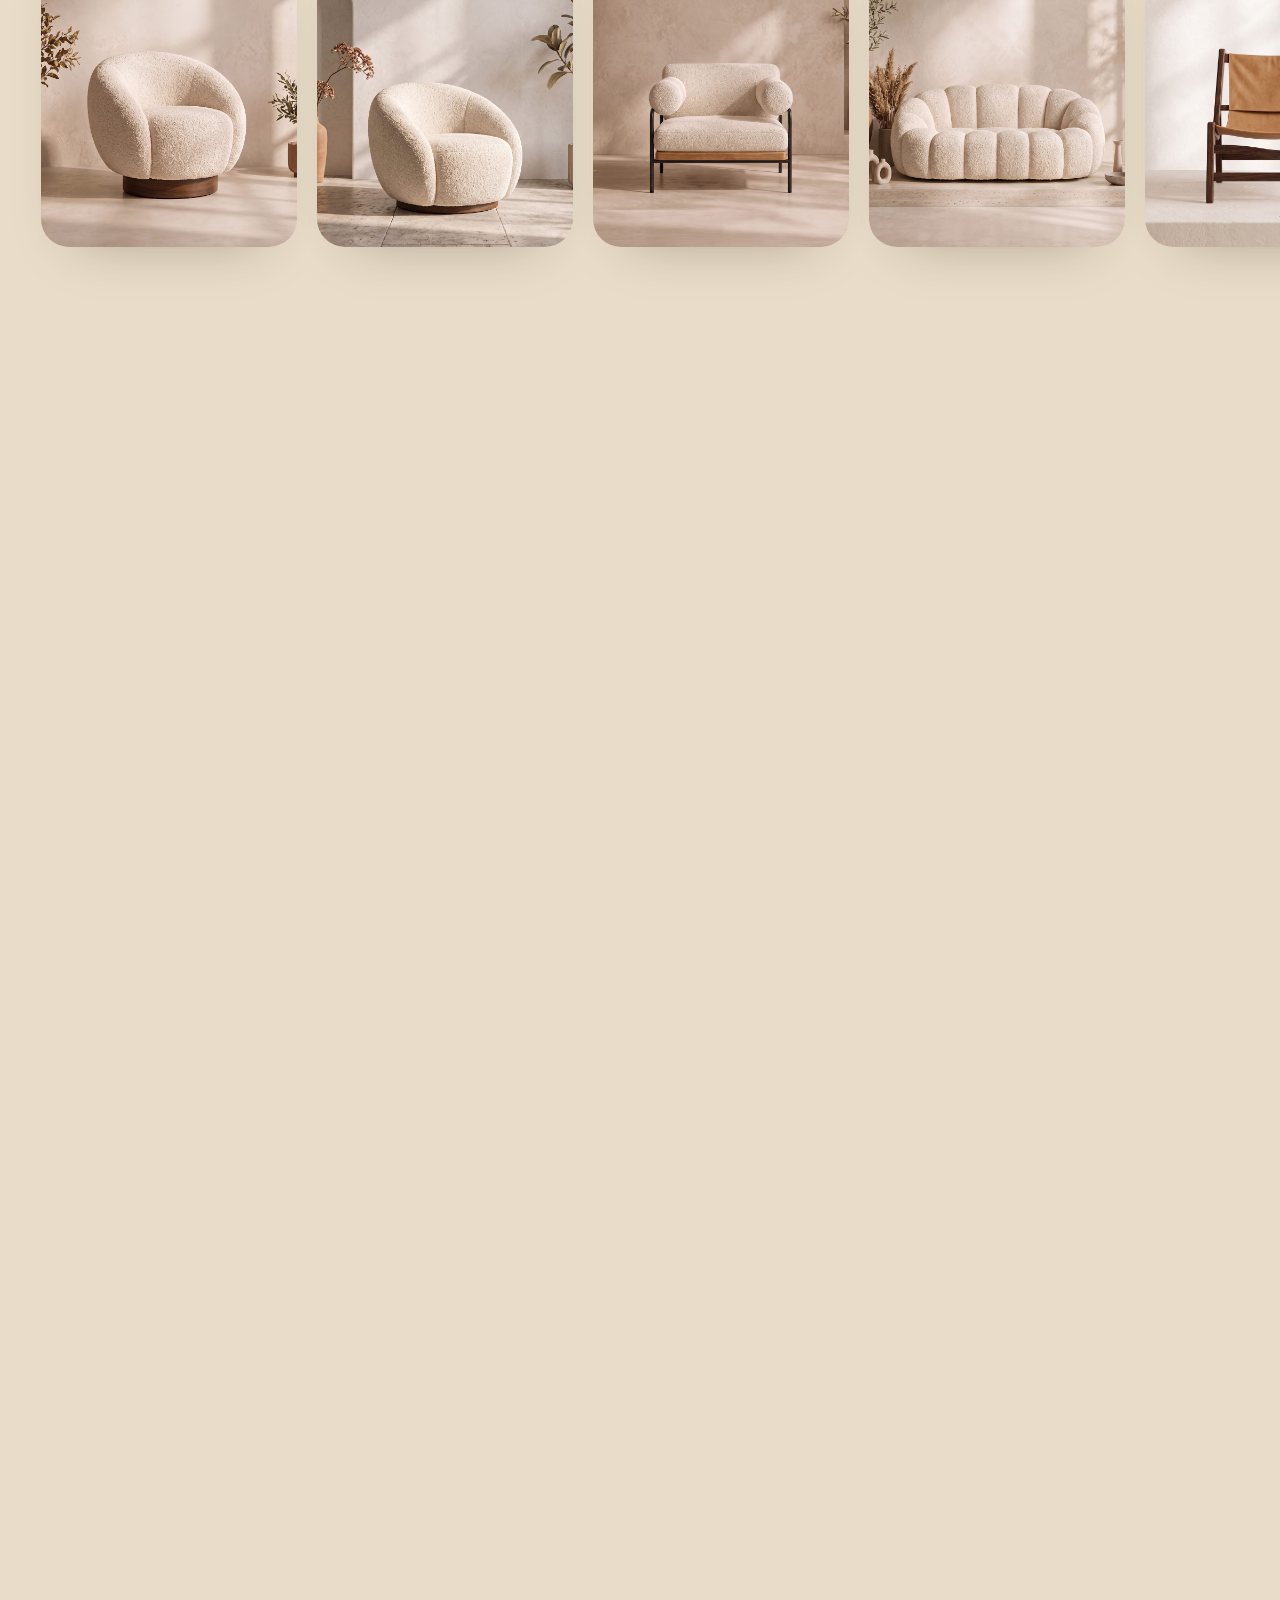
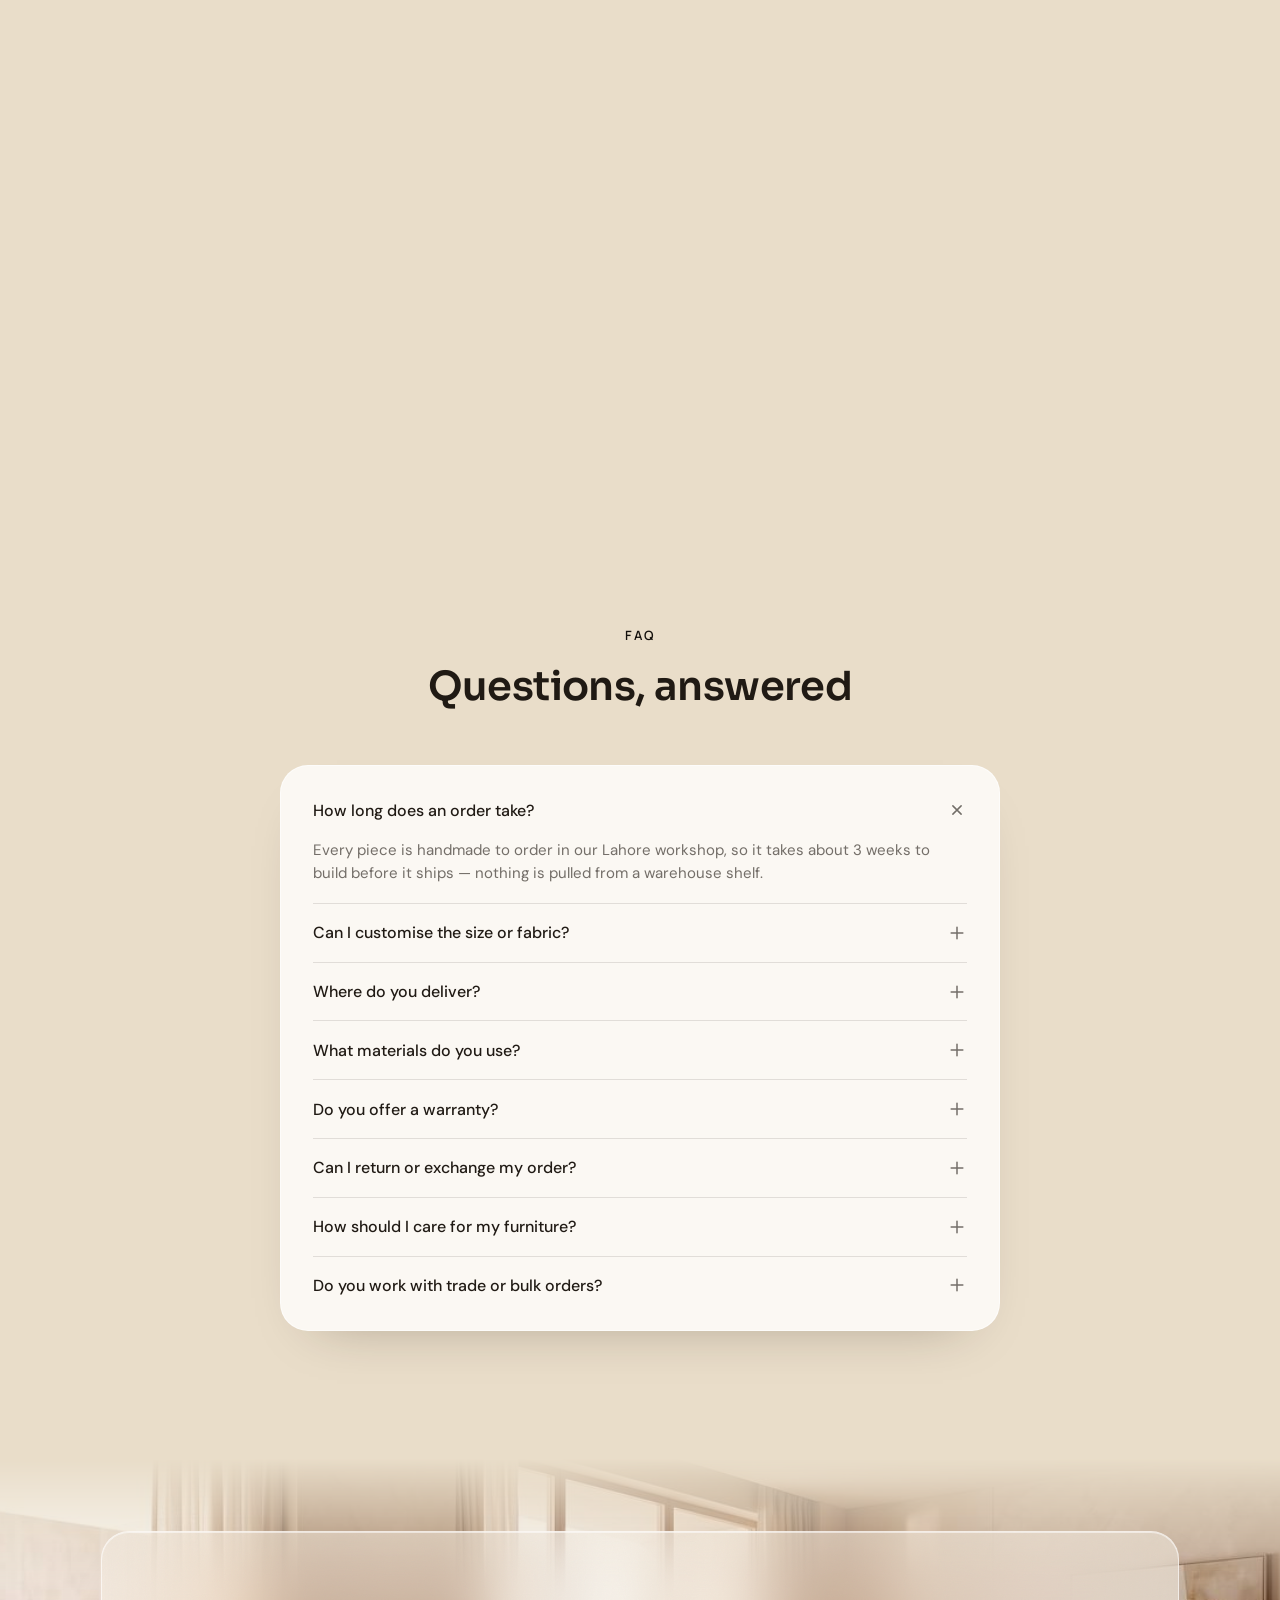
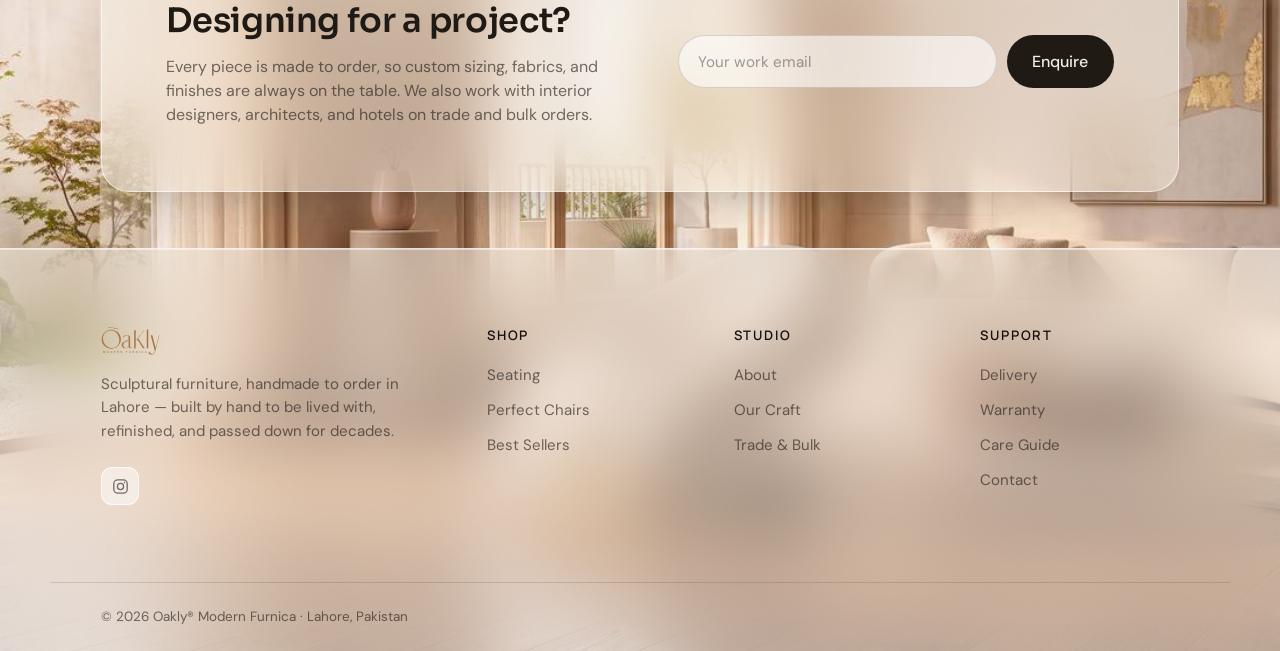
==== commit fc9025ac: "Remove The Oak Series from the site Drop the "The Oak Series" entry from the header nav and footer S" ====
--- a/index.html
+++ b/index.html
@@ -64,11 +64,9 @@
           <li class="nav__dot" aria-hidden="true"></li>
           <li class="nav__item" style="--i:1"><a href="#about">About</a></li>
           <li class="nav__dot" aria-hidden="true"></li>
-          <li class="nav__item" style="--i:2"><a href="product.html">The Oak Series</a></li>
+          <li class="nav__item" style="--i:2"><a href="chairs.html">Perfect Chairs</a></li>
           <li class="nav__dot" aria-hidden="true"></li>
-          <li class="nav__item" style="--i:3"><a href="chairs.html">Perfect Chairs</a></li>
-          <li class="nav__dot" aria-hidden="true"></li>
-          <li class="nav__item" style="--i:4"><a href="store.html">Shop</a></li>
+          <li class="nav__item" style="--i:3"><a href="store.html">Shop</a></li>
         </ul>
       </div>
     </nav>
@@ -654,7 +652,6 @@
           <ul>
             <li><a href="store.html">Seating</a></li>
             <li><a href="chairs.html">Perfect Chairs</a></li>
-            <li><a href="product.html">The Oak Series</a></li>
             <li><a href="store.html">Best Sellers</a></li>
           </ul>
         </nav>
--- a/store.css
+++ b/store.css
@@ -1,5 +1,5 @@
 /* ============================================================
-   Oakly® — The Oak Series · Storefront / brand profile
+   Oakly® — Storefront / brand profile
    ============================================================ */
 
 /* -- Cover + profile ----------------------------------------- */
